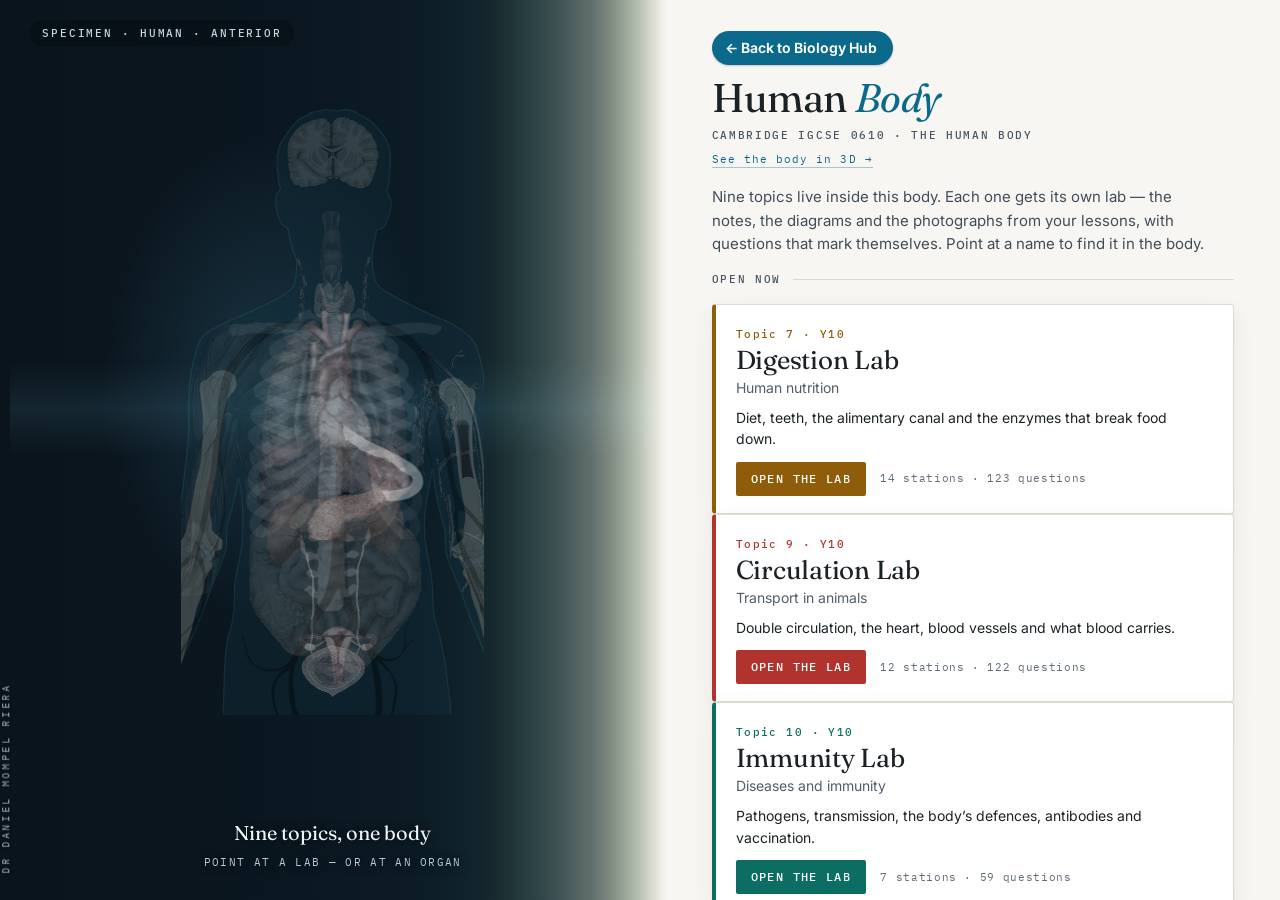
==== plate.html @ 5c5ca265 "My name only after "Made by": the school is named on the front door "Made by Dr Daniel Mompel Riera"" ====
<!DOCTYPE html>
<html lang="en-GB">
<head>
<meta charset="utf-8">
<meta name="viewport" content="width=device-width,initial-scale=1,viewport-fit=cover">
<title>Human Body Hub — IGCSE Biology 0610 (light version)</title>
<meta name="description" content="Revision labs for Cambridge IGCSE Biology 0610. Pick a system on the specimen and work through it.">
<meta name="author" content="Dr Daniel Mompel Riera">
<meta name="copyright" content="Dr Daniel Mompel Riera">
<meta name="theme-color" content="#0A141C">
<link rel="icon" href="data:image/svg+xml,<svg xmlns='http://www.w3.org/2000/svg' viewBox='0 0 32 32'><text y='26' font-size='26'>🫀</text></svg>">
<link rel="preconnect" href="https://fonts.googleapis.com">
<link rel="preconnect" href="https://fonts.gstatic.com" crossorigin>
<link rel="stylesheet" href="https://fonts.googleapis.com/css2?family=Fraunces:ital,opsz,wght@0,9..144,300..600;1,9..144,300..600&family=IBM+Plex+Mono:wght@400;500&family=Inter:wght@400;500&display=swap">
<link rel="stylesheet" href="css/hub.css?v=1793777763">
</head>
<body>

<div class="shell">

  <!-- ============ the specimen ============ -->
  <section class="plate" id="plate" aria-label="The human body">
    <span class="plate__mark">Specimen · human · anterior</span>

    <div class="plate__frame" id="frame">
      <!-- PLATE:START --><svg xmlns="http://www.w3.org/2000/svg" xmlns:dc="http://purl.org/dc/elements/1.1/" xmlns:ns1="http://sodipodi.sourceforge.net/DTD/sodipodi-0.dtd" xmlns:ns2="http://www.inkscape.org/namespaces/inkscape" xmlns:ns4="http://creativecommons.org/ns#" xmlns:rdf="http://www.w3.org/1999/02/22-rdf-syntax-ns#" id="bodySvg" ns1:version="0.32" ns2:version="0.48.2 r9819" version="1.0" ns1:docname="Man shadow anatomy.svg" ns2:output_extension="org.inkscape.output.svg.inkscape" ns2:export-filename="D:\Google Drive\Internet\Wikipedia\Human body diagrams\Man shadow derivatives\3 Anatomy\Man shadow anatomy.png" ns2:export-xdpi="200" ns2:export-ydpi="200" viewBox="352 86 576 1164">
  <ns1:namedview ns2:window-height="690" ns2:window-width="1350" ns2:pageshadow="2" ns2:pageopacity="0.0" guidetolerance="10.0" gridtolerance="10.0" objecttolerance="10.0" borderopacity="1.0" bordercolor="#666666" pagecolor="#ffffff" id="base" ns2:zoom="0.35355339" ns2:cx="146.11238" ns2:cy="695.92242" ns2:window-x="-2" ns2:window-y="0" ns2:current-layer="svg2" width="1363px" height="1212px" showgrid="false" ns2:window-maximized="0" />
  <metadata id="metadata7">
    <rdf:RDF>
      <ns4:Work rdf:about="">
        <dc:format>image/svg+xml</dc:format>
        <dc:type rdf:resource="http://purl.org/dc/dcmitype/StillImage" />
        <dc:title />
      </ns4:Work>
    </rdf:RDF>
  </metadata>
  <defs id="defs5">
    <ns2:perspective id="perspective126" ns2:persp3d-origin="681.5 : 404 : 1" ns2:vp_z="1363 : 606 : 1" ns2:vp_y="0 : 1000 : 0" ns2:vp_x="0 : 606 : 1" ns1:type="inkscape:persp3d" />
    <ns2:perspective ns1:type="inkscape:persp3d" ns2:vp_x="0 : 420.94501 : 1" ns2:vp_y="0 : 1000 : 0" ns2:vp_z="435.68701 : 420.94501 : 1" ns2:persp3d-origin="217.84351 : 280.63 : 1" id="perspective3100" />
    <ns2:perspective ns1:type="inkscape:persp3d" ns2:vp_x="0 : 526.18109 : 1" ns2:vp_y="0 : 1000 : 0" ns2:vp_z="744.09448 : 526.18109 : 1" ns2:persp3d-origin="372.04724 : 350.78739 : 1" id="perspective3061" />
    <ns2:perspective ns1:type="inkscape:persp3d" ns2:vp_x="0 : 526.18109 : 1" ns2:vp_y="0 : 1000 : 0" ns2:vp_z="744.09448 : 526.18109 : 1" ns2:persp3d-origin="372.04724 : 350.78739 : 1" id="perspective3111" />
    <ns2:perspective ns1:type="inkscape:persp3d" ns2:vp_x="0 : 526.18109 : 1" ns2:vp_y="0 : 1000 : 0" ns2:vp_z="744.09448 : 526.18109 : 1" ns2:persp3d-origin="372.04724 : 350.78739 : 1" id="perspective3161" />
  </defs>
  <g ns2:label="Layer 1" style="opacity:0.4" transform="translate(202.73065,722.92529)" id="layer1-1">
    <path ns2:connector-curvature="0" style="--op:1" id="o-skin" ns1:nodetypes="[base64]" d="m 634.49994,1566.4014 c -4.1696,-1.87 -10.3514,-7.6095 -13.4286,-12.4678 -1.2193,-1.925 -3.0244,-6.425 -4.0114,-10 -0.9869,-3.575 -3.0214,-8.975 -4.521,-12 -3.5099,-7.0804 -6.661,-26.5486 -8.012,-49.5 -0.9061,-15.3941 -1.3366,-17.9919 -4.5574,-27.5 -1.9562,-5.775 -4.184,-13.2 -4.9506,-16.5 -0.7666,-3.3 -1.8318,-7.8 -2.3671,-10 -0.5353,-2.2 -1.2901,-8.275 -1.6775,-13.5 -0.5353,-7.2205 -1.5563,-11.7795 -4.2552,-19 -1.953,-5.225 -3.8683,-12.425 -4.2563,-16 -0.4399,-4.0538 -2.0391,-9.4606 -4.2495,-14.3668 -5.0183,-11.139 -5.4741,-16.9959 -2.1506,-27.6332 4.7582,-15.2291 4.4181,-37.4866 -1.1077,-72.5 -2.7896,-17.6754 -10.6391,-61.249 -13.6009,-75.5 -4.1637,-20.0339 -5.4114,-24.5906 -15.7886,-57.6583 -8.8284,-28.1323 -9.3894,-34.0272 -12.9271,-135.84177 l -0.8686,-25 -5.2441,-13.4917 c -2.8843,-7.4205 -6.8333,-16.6455 -8.7757,-20.5 -5.5344,-10.9826 -12.8912,-33.07369 -15.1713,-45.55639 -1.4558,-7.97018 -2.0841,-15.58738 -2.0966,-25.41648 -0.01,-7.7195 -0.4484,-18.0854 -0.9748,-23.0354 -0.5264,-4.95 -1.4443,-16.875 -2.0399,-26.5 -0.5956,-9.625 -1.9443,-23.575 -2.9971,-31 -2.4398,-17.2069 -13.4284,-70.4111 -20.9634,-101.5 -3.575,-14.7505 -6.6987,-30.6763 -8.1051,-41.3231 -1.2585,-9.5277 -2.7638,-17.9523 -3.3451,-18.7214 -0.8688,-1.1496 -2.2662,-0.6161 -7.8548,2.9986 -5.4784,3.5435 -8.0018,4.5241 -13,5.0521 -3.6728,0.3879 -7.338,0.2189 -8.9877,-0.4144 -2.1091,-0.8097 -2.8742,-0.7686 -3.1503,0.1694 -0.2005,0.6813 -1.5581,10.2388 -3.0167,21.2388 -1.4587,11 -4.1898,26.975 -6.0692,35.5 -4.7143,21.3841 -10.2529,56.3484 -11.4447,72.2486 -0.5463,7.2883 -1.655,17.7514 -2.4638,23.2514 -1.526,10.3776 -3.6087,57.5986 -3.6166,82 -0.007,21.5696 -1.3053,31.07168 -6.3533,46.49998 -2.4294,7.42499 -6.3078,17.99999 -8.6186,23.49999 -2.3108,5.5 -5.5018,14.6172 -7.0912,20.2605 -4.0877,14.5133 -4.05,17.3995 1.1329,86.80857 0.5779,7.738 1.0492,20.788 1.0475,29 -0.004,20.8904 -1.6977,30.7501 -14.0714,81.931 -2.1276,8.8 -4.6147,20.05 -5.527,25 -0.9123,4.95 -2.5588,13.275 -3.6588,18.5 -1.1,5.225 -2.3775,12.2 -2.8388,15.5 -0.4613,3.3 -1.7489,10.95 -2.8612,17 -2.7387,14.8966 -5.1131,41.7504 -5.1131,57.8286 0,10.8146 0.4559,15.0143 2.5078,23.1033 3.7251,14.6848 4.0669,21.613 1.4835,30.0681 -7.6762,25.1224 -9.0293,32.6468 -9.9805,55.5 -0.7113,17.0881 -1.1471,20.5513 -3.5236,28 -1.4916,4.675 -3.7355,10.525 -4.9864,13 -3.2324,6.3952 -4.6973,17.2932 -4.5438,33.8046 0.0731,7.8675 -0.3081,15.7425 -0.8472,17.5 -0.5391,1.7575 -2.1612,7.8784 -3.6046,13.6021 -1.4435,5.7238 -3.5429,12.2071 -4.6655,14.4075 -1.1226,2.2004 -2.7011,6.2924 -3.5079,9.0933 -0.8068,2.8009 -3.0653,7.4535 -5.0189,10.3393 -3.0214,4.463 -4.3081,5.4713 -8.6139,6.75 -10.5385,3.1296 -19.1761,1.2832 -23.2771,-4.9757 -2.3087,-3.5235 -1.5285,-14.4407 1.4486,-20.2711 1.7102,-3.3491 1.8661,-4.25 0.7359,-4.25 -1.7079,0 -7.9506,10.8346 -9.507,16.5 -0.6044,2.2 -1.4365,4.4997 -1.8491,5.1105 -1.2761,1.8887 -7.0033,4.3895 -10.0527,4.3895 -4.1355,0 -9.5139,-3.9231 -10.6544,-7.7715 -0.7565,-2.5526 -1.4949,-3.2285 -3.5275,-3.2285 -3.5077,0 -6.9552,-2.6109 -8.579,-6.4972 -0.9492,-2.2718 -2.2021,-3.4059 -4.2052,-3.8065 -3.3727,-0.6745 -5.2315,-4.0929 -5.2315,-9.6209 0,-2.3533 -0.6408,-4.3598 -1.6617,-5.203 -2.9779,-2.4595 -6.3383,-11.5805 -6.3383,-17.2039 0,-6.348 5.5101,-31.1563 7.7001,-34.6685 0.8573,-1.375 2.598,-3.625 3.868,-5 1.2701,-1.375 4.1196,-6.1 6.3323,-10.5 2.2127,-4.4 7.1789,-11.825 11.0361,-16.5 7.4866,-9.074 9.4403,-11.7944 15.7999,-22 2.7678,-4.4416 4.3807,-8.4546 5.0933,-12.6722 0.6991,-4.1372 3.1827,-10.4014 7.5329,-19 7.0514,-13.9376 7.6956,-16.9678 6.2348,-29.3278 -0.7809,-6.6081 -0.4074,-8.6251 5.9204,-31.9679 2.2399,-8.2629 1.8463,-15.8661 -2.4607,-47.5321 -2.1693,-15.95 -4.8944,-38.675 -6.0557,-50.5 -1.1612,-11.825 -2.9723,-29.15 -4.0245,-38.5 -1.0522,-9.35 -2.3995,-21.725 -2.9939,-27.5 -0.5944,-5.775 -2.699,-21.975 -4.6768,-36 -3.2506,-23.051 -3.6061,-27.757 -3.7011,-49 -0.1018,-22.768 0.1369,-26.1526 4.4795,-63.50007 1.3491,-11.6023 3.2466,-23.1413 7.0714,-43 3.0073,-15.6145 3.0606,-16.3976 2.2128,-32.5 -0.4778,-9.07499 -0.8688,-29.77497 -0.8688,-45.99997 0,-32.2785 0.5366,-28.2801 -6.6426,-49.5 -3.5336,-10.4445 -7.7037,-33.6505 -11.9069,-66.2612 -1.1157,-8.6563 -3.136,-22.325 -4.4895,-30.3748 -1.3536,-8.0498 -2.461,-16.1637 -2.461,-18.0309 0,-1.8671 -1.101,-9.2309 -2.4466,-16.3639 -1.3457,-7.1331 -3.3728,-19.7192 -4.5048,-27.9692 -1.1319,-8.25 -2.7362,-19.5 -3.565,-25 -6.116,-40.5863 -14.6021,-124.9012 -13.0506,-129.6668 0.2387,-0.7333 0.6811,-16.1832 0.9832,-34.3332 0.9563,-57.4638 4.1607,-86.9975 11.6724,-107.5802 6.1626,-16.88589 8.1215,-33.04622 8.4149,-69.4198 0.1959,-24.29866 0.3317,-25.28116 8.6385,-62.5 5.9522,-26.66917 7.2495,-40.32543 7.3146,-77 0.0453,-25.58289 -1.1892,-42.94517 -4.5509,-64.000002 -3.2047,-20.07214 -3.7609,-20.35554 -6.3257,-3.22316 -1.5291,10.21401 -10.4237,47.019182 -17.2123,71.223162 -2.3979,8.54944 -2.6837,11.3511 -2.8569,28 -0.1058,10.175 -0.6962,20.525 -1.3121,23 -1.5918,6.3973 -10.9882,33.73414 -13.2335,38.5 -3.2623,6.92469 -9.645,22.66611 -12.7724,31.5 -13.8901,39.23478 -26.92793,72.15423 -37.42693,94.5 -13.84711,29.4718 -20.41206,45.9258 -33.71452,84.5 -8.51006,24.6773 -14.67836,42.1368 -16.07483,45.5 -0.45674,1.1 -1.06483,4.025 -1.3513,6.5 -0.28648,2.475 -1.04212,7.875 -1.6792,12 -0.68729,4.45 -0.87421,10.55 -0.45966,15 1.65173,17.7306 1.91941,14.9755 -5.00361,51.5 -4.19095,22.1106 -4.29327,19.8717 2.55919,56 1.04319,5.5 2.02301,15.0993 2.17739,21.3317 0.28046,11.3228 0.27846,11.3337 -2.52508,13.75 -1.56042,1.3449 -4.08036,2.4183 -5.67742,2.4183 -4.91347,0 -6.50032,-3.3555 -8.92761,-18.8777 -1.199999,-7.6739 -3.055039,-17.006 -4.122299,-20.738 -1.06726,-3.732 -2.66464,-10.726 -3.54973,-15.5422 -1.94628,-10.5905 -3.60718,-12.5957 -6.95526,-8.3968 -1.26586,1.5875 -2.5452,4.2743 -2.84296,5.9706 -0.29776,1.6962 -0.82168,15.6841 -1.16427,31.0841 -0.86928,39.0756 -1.5338,46.0337 -4.69867,49.1985 -2.96871,2.9687 -8.48632,3.3635 -12.27893,0.8784 -2.86162,-1.875 -2.98349,-3.5082 -1.42348,-19.0769 0.79919,-7.9758 0.6601,-13.0012 -0.68712,-24.8264 -1.39599,-12.2532 -1.48645,-16.1581 -0.52121,-22.5 1.37819,-9.055 1.49578,-15.1736 0.29163,-15.1736 -0.4747,0 -1.12703,2.8125 -1.44963,6.25 -0.3226,3.4375 -1.07382,10.525 -1.66938,15.75 -0.59555,5.225 -1.26129,21.3428 -1.47942,35.8172 -0.32409,21.5067 -0.67755,26.7461 -1.93365,28.6631 -2.84824,4.347 -11.48796,4.4696 -15.35065,0.2178 -1.78038,-1.9597 -2.09019,-4.3132 -2.85632,-21.6981 -1.07623,-24.4216 -1.12064,-40.8095 -0.13096,-48.3195 0.51078,-3.8759 0.42729,-5.6095 -0.25,-5.1909 -0.5593,0.3456 -1.0169,1.9253 -1.0169,3.5104 0,1.5851 -0.45,3.1601 -1,3.5 -0.61758,0.3817 -1,9.0211 -1,22.5911 0,23.3482 -0.69179,27.6032 -4.8496,29.8284 -3.64109,1.9487 -7.92007,1.2581 -11.38462,-1.8373 l -3.26578,-2.9178 -0.61629,-22.3322 c -0.33895,-12.2827 -0.21705,-25.7072 0.2709,-29.8322 0.48794,-4.125 1.8436,-15.6 3.01257,-25.5 2.26341,-19.1689 3.44554,-38.5 2.35433,-38.5 -0.68416,0 -10.7417096,8.6339 -17.8559596,15.3285 -7.15183,6.7299 -15.7536304,9.6946 -27.9643304,9.6382 -8.2157,-0.0379 -11.7012,-1.9423 -11.7012,-6.3932 0,-2.0605 0.7848,-2.9402 3.75,-4.2037 10.0812,-4.2954 12.25,-5.4225 12.25,-6.3663 0,-0.5623 4.8055,-5.8513 10.679,-11.7533 5.8735004,-5.902 12.6562904,-13.4353 15.0729804,-16.7406 7.7606196,-10.6142 8.5249896,-11.5096 9.8249896,-11.5096 0.70282,0 2.22675,-1.2063 3.38651,-2.6807 1.15977,-1.4744 4.06556,-4.0619 6.45731,-5.75 10.81814,-7.6355 26.52254,-21.7959 29.18,-26.3112 4.60494,-7.8243 6.39814,-12.0041 6.41794,-14.9598 0.01705,-2.5453 1.469,-8.5081 7.0124,-28.7983 1.05184,-3.85 2.8263,-10.349 3.94324,-14.4422 1.11693,-4.0933 2.71333,-11.3761 3.54753,-16.1842 0.83421,-4.808 3.0494,-12.9758 4.92264,-18.1508 5.44067,-15.0301 8.28354,-28.8607 16.07856,-78.2228 5.384619,-34.09811 8.275229,-50.72711 10.951249,-63 1.31917,-6.05 3.8142,-19.1 5.54452,-29 2.95287,-16.89479 8.59308,-38.99281 13.14466,-51.5 1.10085,-3.025 3.71783,-10.45 5.81552,-16.5 2.09769,-6.05 5.16097,-13.925 6.80728,-17.5 8.60334,-18.68227 12.03221,-32.80756 15.17169,-62.500002 1.16306,-11 3.22073,-29 4.57259,-40 6.83681,-55.6306154 6.97213,-57.5588255 6.70192,-95.499996 -0.39174,-55.006829 1.31538,-75.017372 9.38426,-109.999992 4.64667,-20.14565 9.61019,-35.37995 13.35672,-40.9952 7.16306,-10.73583 16.92296,-18.21616 31.10966,-23.8436 7.7101,-3.05836 11.1084,-4.78911 20.9168,-10.65304 3.025,-1.80849 9.9222,-4.93299 15.327,-6.94335 23.2254,-8.6388 78.087,-35.00093 92.173,-44.29105 9.6526,-6.36616 15.8503,-12.47444 18.086,-17.82523 2.1692,-5.19175 4.4187,-21.18424 4.929,-35.04315 0.4475,-12.15086 0.3597,-12.86187 -2.3791,-19.26099 -6.048,-14.13124 -9.339,-25.76078 -12.5863,-44.47594 -1.6647,-9.59468 -2.0549,-10.66846 -3.8765,-10.66846 -0.6648,0 -2.9423,-1.17791 -5.0609,-2.61757 -5.1209,-3.47971 -10.5218,-15.10838 -14.0038,-30.15117 -2.9888,-12.91235 -3.2052,-17.84251 -1.1321,-25.80139 1.5607,-5.99222 2.5981,-7.75895 6.3405,-10.79843 2.0005,-1.6248 2.2235,-2.44467 1.6338,-6.00654 -0.3755,-2.26869 -1.0789,-4.87971 -1.563,-5.80227 -0.4841,-0.92255 -1.3693,-7.44755 -1.9671,-14.5 -0.5978,-7.05244 -1.565,-13.81559 -2.1494,-15.0292 -0.7532,-1.56415 -0.7378,-5.05784 0.053,-12 0.7133,-6.2623 0.7658,-9.91362 0.1457,-10.12676 -1.2435,-0.42741 -1.264,-3.86682 -0.0276,-4.63096 0.5183,-0.32028 1.2163,-2.70934 1.5513,-5.30902 0.3349,-2.59968 1.0359,-5.50808 1.5578,-6.46312 0.5218,-0.95504 0.9487,-2.93027 0.9487,-4.3894 0,-1.45914 1.4268,-4.95274 3.1707,-7.76357 1.7438,-2.81083 4.6197,-7.65436 6.3907,-10.7634 2.9507,-5.17982 11.6216,-16.39746 20.3493,-26.32603 4.2573,-4.84306 12.7702,-11.38051 15.8393,-12.16378 1.2375,-0.31581 2.25,-0.99515 2.25,-1.50964 0,-0.51448 0.5625,-0.83079 1.25,-0.70291 0.6875,0.12788 2.6638,-0.10246 4.3918,-0.51186 2.4199,-0.57331 3.0296,-1.17375 2.6532,-2.61288 -0.4106,-1.57038 0.2821,-1.98409 4.3416,-2.59285 2.6566,-0.39839 6.32,-1.34681 8.1408,-2.10761 1.8209,-0.76079 3.7606,-1.10521 4.3104,-0.76536 0.5499,0.33984 1.6289,0.0958 2.3978,-0.5423 0.7689,-0.63811 3.5616,-1.22787 6.2062,-1.31058 2.6445,-0.0827 5.1288,-0.611 5.5206,-1.17398 0.4692,-0.67421 2.3923,-0.42692 5.6342,0.72449 5.7862,2.05507 8.8284,2.22318 9.3964,0.51925 0.3044,-0.91332 1.047,-0.81117 2.8922,0.39786 2.3459,1.53708 6.1748,1.55979 9.8648,0.0585 0.825,-0.33565 2.85,-0.72059 4.5,-0.85542 1.65,-0.13483 4.5264,-0.55916 6.3921,-0.94296 2.3297,-0.47928 3.1825,-0.35886 2.7231,0.38449 -0.4518,0.73096 1.2533,1.07313 5.2522,1.054 6.3467,-0.0304 10.1897,1.48146 13.8551,5.45048 1.2223,1.32361 4.2558,2.97587 6.7411,3.6717 2.4852,0.69583 5.5351,2.27338 6.7775,3.50568 1.2424,1.23229 4.5089,3.39238 7.2589,4.80019 8.302,4.25007 15.9752,12.39027 30.8279,32.70433 1.8096,2.475 3.8661,6.075 4.57,8 0.7038,1.925 1.9376,4.73318 2.7418,6.2404 2.0081,3.76385 3.5903,12.61913 4.0664,22.7596 0.479,10.20112 0.5097,8.89212 -0.6454,27.5 -1.1752,18.93058 -2.5659,29.33835 -4.7368,35.45072 l -1.7068,4.80555 2.6654,3.16764 c 2.8702,3.411 6.7175,14.43091 6.7175,19.24096 0,5.091 -4.8764,24.96662 -8.2599,33.66611 -2.0332,5.22794 -4.5127,9.60447 -6.6568,11.75 -3.4264,3.42883 -4.0607,3.68376 -9.5449,3.83653 l -2.9616,0.0825 -2.8478,14 c -4.1909,20.60301 -4.4371,21.72492 -5.4853,25 -0.9447,2.95203 -0.8367,16.49634 0.2536,31.78354 0.8373,11.74007 4.0668,26.2969 6.9107,31.14967 3.5709,6.0932 11.9019,13.34767 21.1528,18.41943 38.7397,21.2388 75.4792,39.28726 97.9392,48.11318 17.8261,7.00497 20.9263,8.5599 33.5,16.80257 14.4648,9.48236 25.8461,18.89174 30.4702,25.19094 8.8376,12.03924 15.2684,33.27635 20.6035,68.04068 2.0645,13.45238 2.2428,18.40147 2.4675,68.499992 0.2317,51.6643505 1.2084,74.734706 4.3922,103.746926 5.6725,51.691752 8.7195,73.310532 12.2273,86.753072 2.4682,9.45852 2.8965,10.62447 9.9197,27 6.1916,14.43646 18.5133,51.00167 21.9037,65 1.1322,4.675 3.42,17.725 5.0838,29 1.6639,11.275 4.7868,31.3 6.9398,44.5 3.9243,24.05875 7.0864,45.0461 9.0401,60 2.036,15.5834 4.1439,27.8572 6.0766,35.3811 2.2239,8.658 12.3516,40.6536 17.6053,55.6189 1.9308,5.5 4.9888,15.175 6.7956,21.5 5.873,20.5592 8.1565,25.5866 14.8942,32.7905 3.3443,3.5758 12.7637,12.3431 20.9321,19.4829 9.158,8.0048 15.8669,14.709 17.5,17.4877 3.1738,5.4003 9.7715,13.8668 16.2184,20.8123 2.59,2.7903 5.6616,6.9403 6.8257,9.2222 3.0664,6.0107 7.3293,10.4905 13.5967,14.289 4.871,2.9522 5.5076,3.7154 5.5076,6.6036 0,4.9694 -3.3551,6.7177 -11.619,6.0543 -10.1637,-0.8158 -18.8322,-5.6187 -30.131,-16.6942 l -9.25,-9.0673 0,6.1442 c 0,6.4714 0.4261,9.5384 4.5671,32.8748 4.211,23.731 4.3919,25.6481 4.4128,46.7821 0.0233,23.4499 -0.6308,26.3384 -6.5209,28.7995 -3.3015,1.3794 -3.9296,1.3548 -7.286,-0.286 -4.9164,-2.4035 -5.7996,-5.4834 -7.15,-24.935 -1.6741,-24.1117 -2.3149,-28.3419 -5.6401,-37.2297 -1.3106,-3.5029 -2.3829,-7.8904 -2.3829,-9.75 0,-1.8595 -0.45,-3.3809 -1,-3.3809 -1.4881,0 -1.2106,6.3986 0.5768,13.2963 2.0019,7.7255 2.328,27.0593 0.6732,39.9143 -0.6875,5.3408 -1.25,15.5126 -1.25,22.604 0,12.2107 -0.1266,13.03 -2.3914,15.4737 -3.126,3.3731 -9.019,4.5233 -12.5101,2.4418 -4.8091,-2.8675 -5.0934,-4.5554 -4.7546,-28.2301 0.3079,-21.5068 -0.1677,-31.8237 -2.3029,-49.9568 -1.7358,-14.7423 -3.1836,-12.9313 -2.4217,3.0294 0.447,9.3647 0.2989,15.1694 -0.446,17.475 -1.6961,5.2497 -3.1402,19.893 -3.4852,35.3401 -0.2973,13.317 -0.4098,13.9686 -2.7374,15.8533 -3.2214,2.6086 -10.5951,1.8013 -13.287,-1.4547 -1.7384,-2.1027 -1.806,-4.4835 -1.2682,-44.6731 0.5524,-41.2774 0.3512,-45.1132 -2.3669,-45.1132 -0.3995,0 -0.7991,3.8905 -0.8878,8.6455 -0.0888,4.755 -0.8999,11.3925 -1.8024,14.75 -0.9025,3.3575 -1.729,8.3545 -1.8366,11.1045 -0.3279,8.3772 -1.643,20.7917 -2.612,24.6569 -1.5489,6.1787 -9.1228,7.0905 -13.2277,1.5923 -2.7297,-3.6561 -3.2967,-15.4692 -1.524,-31.7492 1.744,-16.0166 1.7474,-35.9524 0.007,-42.7477 -0.7391,-2.8863 -1.6366,-5.0668 -1.9946,-4.8458 -0.3579,0.2211 -0.7456,-1.8037 -0.8615,-4.4996 -0.1159,-2.6959 -0.6692,-6.6041 -1.2295,-8.685 -3.5076,-13.0261 -4.9891,-27.4109 -4.7766,-46.3771 0.2059,-18.3671 0.1031,-19.5576 -2.0332,-23.555 -1.2375,-2.3156 -2.25,-4.8884 -2.25,-5.7174 0,-1.4677 -7.0823,-18.3342 -22.3404,-53.2037 -4.123,-9.4222 -9.9625,-23.5972 -12.9767,-31.5 -3.0142,-7.9028 -10.5163,-26.2937 -16.6712,-40.8687 -13.9709,-33.0835 -16.61,-39.92387 -28.5509,-74 -9.5817,-27.34346 -12.3968,-34.5745 -18.2977,-47 -3.4464,-7.25691 -13.1324,-33.77895 -15.1561,-41.5 -0.8037,-3.0664 -1.3936,-12.15431 -1.5254,-23.5 -0.1924,-16.5678 -0.4917,-19.49221 -2.866,-28 -5.5652,-19.9425 -11.7541,-46.03729 -14.5769,-61.46172 -2.4296,-13.276312 -6.0387,-40.868222 -6.0387,-46.167092 0,-0.75416 -0.3964,-1.37119 -0.8808,-1.37119 -0.4845,0 -1.6367,5.0625 -2.5604,11.25 -0.9237,6.1875 -3.1827,19.35 -5.0199,29.25 -9.5161,51.277102 -10.3621,79.918542 -3.3824,114.500002 9.2609,45.8836 10.6538,56.607 11.8846,91.5 0.5238,14.85 1.3931,28.8 1.9318,31 1.63659,13.5549 8.47604,25.81682 10.5234,40 0.1715,1.65 0.986,5.1375 1.8099,7.75 0.824,2.6125 1.262,4.75 0.9735,4.75 -0.2885,0 -0.0313,0.5944 0.5717,1.3209 0.6029,0.7265 1.067,2.639 1.0314,4.25 -0.0357,1.611 0.4615,5.1791 1.1049,7.9291 4.6569,19.9049 6.0409,27.5138 7.003,38.5 1.2515,14.2906 2.621,25.7896 4.5258,38 0.7294,4.675 2.1073,15.6846 3.0622,24.4659 1.5244,14.0175 1.5892,18.1666 0.531,34 -1.7689,26.4671 -6.7811,79.1533 -9.6593,101.5341 -1.3792,10.725 -3.3804,32.1 -4.447,47.5 -2.2741,32.8319 -10.2645,109.8413 -12.5096,120.5643 -0.8563,4.0896 -2.396,10.1357 -3.4214,13.4357 -5.7213,18.4108 -8.1319,55.6004 -6.1579,94.99997 1.1152,22.2568 2.0167,27.328 9.4217,53 4.5284,15.6993 11.1988,49.48405 13.1296,66.50005 2.6949,23.7506 1.9375,62.8686 -1.975,102 -1.5165,15.1674 -3.1585,46.276 -4.0116,76 -0.2763,9.625 -0.9568,23.8 -1.5123,31.5 -3.3987,47.1108 -3.8287,67.806 -1.5431,74.2839 0.783,2.2194 1.1971,4.2619 0.9201,4.5389 -0.2771,0.277 0.2685,1.6822 1.2123,3.1226 3.5481,5.4151 5.5023,15.5422 6.089,31.5546 l 0.5678,15.5 4.6085,6 c 4.8384,6.2995 13.1605,21.8299 17.1474,32 1.2936,3.3 2.9549,6.7104 3.6916,7.5787 0.7367,0.8683 1.3395,1.9965 1.3395,2.5071 0,0.5106 2.0613,3.4002 4.5806,6.4213 6.2447,7.4885 18.2389,25.3306 20.5683,30.5965 1.0479,2.3691 2.9548,5.5649 4.2375,7.1019 6.1081,7.3189 8.597,16.1172 8.5697,30.2945 -0.0181,9.3858 -0.3087,11.0836 -2.7382,16 -1.557,3.1509 -3.7857,6.0173 -5.2179,6.7112 -2.737,1.3261 -3.6985,4.1841 -3.8817,11.5388 -0.1445,5.802 -2.9351,9.2638 -6.7049,8.3176 -2.2707,-0.5699 -2.4134,-0.3517 -2.4134,3.6908 0,6.0579 -2.1461,8.7416 -6.9903,8.7416 -3.4738,0 -3.9097,0.2825 -4.1933,2.7177 -0.7394,6.3508 -14.2827,10.0112 -19.3674,5.2344 l -2.1798,-2.0479 -0.5872,2.9357 c -1.1552,5.7761 -16.1955,9.9855 -23.682,6.6279 z" data-organ="skin" class="skinlayer" data-sys="skin" />
  </g>
  <image height="843" x="172.08743" y="593.96173" width="286" id="o-arm-bones-l" style="--op:0.5" href="assets/anatomy/organs/arm-bones-l.png" class="organ" data-sys="skeleton" data-organ="arm-bones-l" />
  <image height="843" x="-1127.5107" y="608.68909" transform="scale(-1,1)" width="286" id="o-arm-bones-r" style="--op:0.5" href="assets/anatomy/organs/arm-bones-r.png" class="organ" data-sys="skeleton" data-organ="arm-bones-r" />
  <image height="172.23991" x="544.06586" y="97.417419" width="195.72717" id="o-brain" style="--op:0.35" href="assets/anatomy/organs/brain.png" class="organ" data-sys="coordination" data-organ="brain" />
  <image height="150" x="558.14343" y="367.61545" width="181" id="o-lymph-neck" style="--op:0.5" href="assets/anatomy/organs/lymph-neck.png" class="organ" data-sys="immunity" data-organ="lymph-neck" />
  <image height="215" x="-896.14355" y="599.66376" transform="scale(-1,1)" width="148" id="o-lymph-axilla" style="--op:0.5" href="assets/anatomy/organs/lymph-axilla.png" class="organ" data-sys="immunity" data-organ="lymph-axilla" />
  <image height="201" x="613.5813" y="289.86914" width="56" id="o-trachea" style="--op:0.3" href="assets/anatomy/organs/trachea.png" class="organ" data-sys="gas-exchange" data-organ="trachea" />
  <image height="96" x="602.685" y="405.01453" width="78" id="o-larynx" style="--op:0.3" href="assets/anatomy/organs/larynx.png" class="organ" data-sys="gas-exchange" data-organ="larynx" />
  <image height="588" x="-827.09784" y="669.3103" transform="matrix(-0.98748518,0.1577118,0.1577118,0.98748518,0,0)" width="141" id="o-veins" style="--op:0.6" href="assets/anatomy/organs/veins.png" class="organ" data-sys="circulation" data-organ="veins" data-sys2="drugs" />
  <image style="--op:0.4" width="102" height="89" id="o-thyroid" x="596.8125" y="416.89005" href="assets/anatomy/organs/thyroid.png" class="organ" data-sys="coordination" data-organ="thyroid" />
  <path ns2:connector-curvature="0" style="--op:0.9" d="m 971.24118,1233.228 c 0.57,4.2825 2.78,9.245 1.7025,13.5 -1.07,4.205 -4.445,7.4075 -7.225,10.5475 -2.7975,3.165 -4.8675,7.15 -6.735,10.9425 -1.4175,2.8725 -3.1975,5.535 -4.875,8.2575 -2.525,4.0975 -3.8425,6.1425 -4.2125,10.965 -0.375,4.855 -0.865,9.735 -0.37,14.595 0.7975,7.875 1.0475,15.8275 1.8925,23.6975 1.22,11.2925 4.7175,22.365 5.655,33.46 1.66,-3.2575 -0.515,-10.85 -1.23,-14.4675 -1.245,-6.3025 -2.57,-12.6425 -3.3725,-19.0175 -0.7525,-6.0125 -0.3225,-11.8075 -0.3225,-17.85 0,-3.995 -1.5675,-9.2975 0.4375,-12.965 0.585,-1.0625 5.0425,6.1125 5.2575,6.425 1.4675,2.11 3.0875,4.125 4.915,5.9325 2.285,2.26 4.625,3.585 3.2525,7.075 -0.655,1.6675 -1.125,3.4875 -1.72,5.19 -1.595,4.5175 -1.88,8.7275 -1.4775,13.4425 0.16,1.8875 0.44,3.7625 0.6575,5.645 0.4275,3.7225 0.4,7.415 0.53,11.15 0.1275,3.505 0.3525,7.185 1.6175,10.495 0.3175,-4.265 -0.1625,-8.7825 -0.295,-13.075 -0.245,-8.18 -2.1675,-17.53 0.165,-25.5275 0.7625,-2.6 2.075,-6.5625 4.4375,-8.12 1.055,0.91 1.235,2.8175 1.445,4.1325 0.335,2.0775 0.6275,4.1575 0.9825,6.2375 0.7625,4.43 0.84,8.8425 1.065,13.3175 0.365,7.15 1.4625,14.2375 1.9125,21.3825 0.285,4.59 0.27,9.285 0.885,13.865 0.26,1.915 0.7125,5.3225 2.5375,6.4475 -0.80497,-1.4575 -1.40747,-2.625 -1.5775,-4.335 -0.4425,-4.4725 -0.2275,-8.9875 -0.355,-13.49 -0.095,-3.2325 -0.7925,-6.46 -1.1275,-9.6825 -0.58,-5.6675 -0.52,-11.4125 -0.665,-17.115 -0.077,-3.215 -0.205,-6.465 -0.535,-9.67 -0.3575,-3.4675 -0.8525,-6.9325 -1.25,-10.39 -0.015,-0.135 3.94,1.4575 4.26753,1.6075 1.10747,0.51 2.25997,1.03 3.41747,1.3675 1.205,0.355 5.06,0.215 5.095,2.1075 0.01,0.2625 -0.37,0.7675 -0.4575,1.02 -0.335,1 -0.5325,1.9749 -0.705,3.04 -0.4525,2.835 -0.85,5.6799 -1.1075,8.5374 -0.24,2.6076 0.01,5.3626 -0.4725,7.8975 -1.0875,5.7126 -1.7375,11.4076 -1.4675,17.2301 0.18,3.825 0.7975,7.7425 1.565,11.4875 0.4,1.95 0.775,5.0299 1.99,6.5724 0.1225,-1.0124 -0.4925,-2.2874 -0.665,-3.3125 -0.3275,-1.9624 -0.7825,-3.9575 -0.9125,-5.9449 -0.23,-3.4825 -0.2025,-6.9726 -0.2025,-10.4801 0,-6.7374 0.5025,-13.7774 1.975,-20.3724 0.73,-3.2676 0.48,-6.6925 1.31,-9.9401 0.2525,-1.0049 1.15752,-5.3999 2.30262,-5.58 1.3,-0.2025 3.0525,15.765 3.1775,16.9325 0.6775,6.0625 0.2325,11.4551 -0.5025,17.445 -0.715,5.8651 0.7225,10.9525 1.62,16.6275 -0.7375,-7.4324 -0.4575,-14.4274 0.4875,-21.8249 0.4275,-3.3226 0.725,-6.93 0.32,-10.2725 -0.39,-3.2325 -0.48,-6.4951 -0.775,-9.7351 -0.125,-1.4075 -0.295,-2.7024 -0.7075,-4.0325 -0.465,-1.51 -1.1975,-3.135 -1.1575,-4.7349 -0.03,1.2925 6.835,2.4449 7.74,2.6074 2.4325,0.435 4.8725,0.79 7.345,0.81 1.7225,0.012 2.72,-0.26 3.065,1.74 0.6225,3.595 -0.1925,7.345 0.033,10.935 0.42,6.8125 -0.395,13.4525 -0.395,20.2475 0,2.28 0.135,4.6075 0.01,6.8825 -0.17,3.015 -0.3025,6.42 0.4475,9.22 0.1275,-2.02 0.3975,-4.0625 0.525,-6.06 0.1525,-2.36 -0.2875,-4.7374 -0.1225,-7.1075 0.395,-5.6625 0.55,-11.31 0.7775,-16.94 0.1625,-3.9925 -0.4,-8.28 0.21,-12.2 0.3325,-2.1125 0.6325,-4.1725 0.6375,-6.3225 2.0425,-0.068 4.15,-0.395 6.1325,-0.64 1.0975,3.0325 0.3275,6.9125 -0.135,10.02 -0.975,6.5775 -1.5625,13.2525 -1.97,19.9225 -0.25,4.0525 0,8.2825 0.6875,12.3025 0.8275,4.84 1.8525,9.505 2.7975,14.315 0.3325,1.6975 0.215,3.4925 0.5675,5.1075 0.895,-1.725 -0.145,-5.6775 -0.365,-7.635 -0.3325,-2.9525 -0.8275,-5.875 -1.2875,-8.8075 -1.61,-10.1925 -1.0775,-19.66 1.1775,-29.7 0.69,-3.0775 1.1525,-6.21 1.2925,-9.3675 0.088,-1.9125 -0.48,-5.925 1.0975,-7.2925 1.55,-1.34 4.095,-1.7474 5.85,-2.7875 1.2625,-0.7525 2.4175,-1.935 3.4575,-2.955 1.1625,-1.1375 2.45,-5.015 4.0325,-3.045 1.2175,1.5125 1.8025,5.495 2.0575,7.325 0.945,6.8225 0.165,13.7175 -0.9275,20.47 -0.365,2.26 -0.67,4.5325 -1.235,6.7525 -0.2275,0.8926 -1.0575,2.54 -0.7,3.3701 1.2825,-2.2876 1.88,-5.4001 2.7975,-7.8826 1.0325,-2.77 1.9775,-6.0149 2.1525,-8.9949 0.24,-4.1501 0.485,-8.4626 0.082,-12.6076 -0.3575,-3.61 -1.43,-7.73 -2.4375,-11.2575 -0.285,-1.0175 -0.3925,-0.5099 0.027,-1.5225 0.735,-1.7575 1.78,-3.54 2.645,-5.26 5.3125,-10.5525 8.2525,-25.87 -0.74,-35.465 -3.685,-3.925 -6.9575,-8.5575 -8.3875,-13.8075 -0.665,-2.435 -0.5975,-4.2625 -0.2125,-6.665 0.2275,-1.4 0.3225,-2.76 0.91,-4.0825 0.185,-0.41 1.7675,-2.3925 1.725,-2.61 -0.4225,-2.155 -0.42,-4.385 -0.605,-6.6275 -2.595,2.1825 -4.62,7.495 -5.135,10.835 -0.99,6.465 0.505,15.045 3.9775,20.7425 1.4525,2.39 3.165,4.365 4.845,6.5775 3.37,4.425 3.98,10.2225 4.2975,15.8025 0.7125,12.6225 -9.045,27.5375 -21.545,30.7825 -11.1375,2.8925 -23.3025,-0.9025 -34.04762,-3.795 -5.92,-1.5925 -11.97,-3.47 -16.92,-7.22 -2.88,-2.185 -4.5325,-5.1 -6.9025,-7.7 -2.61,-2.8575 -5.05,-5.9825 -6.24,-9.725 -1.5125,-4.7575 -0.335,-9.36 2.3475,-13.595 3.48,-5.4825 6.7525,-11.895 11.0675,-16.7125 3.8625,-4.3075 7.435,-8.875 8.115,-14.895 0.8275,-7.2775 -2.9325,-14.57 -1.7275,-21.9925" ns1:nodetypes="ccccsccccscccssscsscccccscccccscccssssssscscscsssscsccccscssssscsscssscccccsscsccssssscsscccccsscsssscccccccccscccc" id="o-artery-2" data-organ="artery-2" class="organ" data-sys="circulation" />
  <g id="g3084" transform="translate(-11.77776,-43.53394)" style="opacity:0.5">
    <path ns2:connector-curvature="0" id="o-arteries" ns1:nodetypes="[base64]" d="m 693.08462,699.64126 c 2.69513,0.065 -1.13608,-31.88098 -3.1592,-38.71283 -1.49981,-5.06468 -1.82157,-16.1666 -6.83407,-17.2391 2.14791,-19.31799 -5.51152,-73.6931 35.42598,-85.7043 29.58,-3.625 83.90548,25.26907 100.55831,62.84317 6.27283,14.1535 10.74,23.465 16.635,43.3625 2.735,9.2375 6.215,19.5125 6.1025,29.235 -0.1325,11.575 -5.1775,22.4725 -8.7325,33.2775 -3.835,11.66 -5.32,23.485 -4.6425,35.7125 1.3725,24.9325 10.8975,47.8625 15.685,72.205 -1.7525,-8.9075 -2.4,-17.635 -4.905,-26.6325 -2.1875,-7.845 -3.735,-16.2675 -5.1875,-24.3325 -3.3625,-18.665 -1.7175,-38.165 3,-56.45 1.1575,-4.4875 4.635,-23.14 10.75,-13.2525 4.625,7.4825 3.9225,20.6775 5.7675,29.0775 3.1875,14.545 6.3825,29.095 9.49,43.6575 5.0825,23.83 8.7025,49.075 13.97,73.3025 2.54,11.71 6.7625,23.2675 7.605,35.175 0.735,10.325 -1.9363,16.2875 -4.4588,26.6625 11.9175,70.2277 47.0422,141.6467 65.8106,213.4511 2.0775,12.4525 4.23,24.915 6.85,37.255 3.6,16.9775 14.855,34.34 16.4225,51.595 1.7225,19.01 10.155,24.475 0.48,38.645 -7.3125,10.71 -12.11,23.7825 -18.4375,35.285 -3.51,6.3925 -7.725,12.3475 -12.1075,18.17 -4.1975,5.58 -10.31,11.5475 -13.11,17.865 4.1875,-3.06 7.7875,-7.865 11.06,-11.87 7.3575,-9.015 14.03,-19.3175 19.405,-29.5825 5.395,-10.2975 10.1825,-21.22 17.0425,-30.675 2.255,-3.105 4.915,-5.88 7.57,-8.6225 -3.1819,2.0241 -1.5739,16.9573 -4.215,25.1625 -2.4425,4.5075 -5.8625,8.215 -8.225,12.7025 -2.7525,5.215 -5.2875,10.61 -6.5825,16.395 -0.7225,3.2275 -1.405,6.0475 0.26,8.91 1.875,3.2225 4.0025,6.4175 5.995,9.59 8.255,13.1125 26.755,20.56 41.47996,22.3775 8.7125,1.0775 14.7825,0.088 23.04,-3.15 6.97,-2.7325 14.6775,-7.34 19.485,-13.3025 2.7975,-3.475 5.14,-7.4575 6.27,-11.7825 2.275,-8.6675 -5.2475,-15.6675 -5.4625,-23.985 -0.2275,-8.8175 -3.61,-16.9075 -4.9525,-25.6125 -6.26,-40.575 -34.33,-81.7775 -38.8025,-122.6925 -1.595,-14.5475 -7.3222,-28.815 -8.0272,-43.4325 -0.825,-17.22 -11.78756,-34.3925 -12.37256,-51.565 -0.4225,-12.26 -4.2296,-25.075 -5.4146,-37.485 -2.7075,-28.495 -48.3924,-88.7236 -69.0874,-109.0361 -6.9275,-6.8025 -13.315,-14.17 -18.265,-22.5475 -6.2425,-10.5675 -9.9775,-24.69 -11.775,-36.725 -3.6075,-24.14 -7.57,-47.6925 -12.5525,-71.685 -4.8575,-23.385 -7.45,-47.7 -12.73,-70.71 -2.92,-12.7175 -2.69841,-25.2375 -6.62341,-37.705 -9.2975,-29.5525 -11.89967,-42.12131 -20.77879,-55.61551 -18.88846,-40.44205 -81.98811,-81.71854 -130.40546,-62.61606 -13.96963,6.91205 -33.53625,55.33465 -39.89474,97.23817 -3.6904,1.6429 6.375,-5.6177 0.6139,-0.3998 -16.105,-35.42 -34.53724,-85.70554 -38.4976,-87.95419 -25.80904,-14.65402 -58.06917,-14.32509 -80.44732,-8.54473 -22.63313,6.18566 -68.49527,41.65122 -91.74698,83.10659 -8.86983,15.81397 -15.87916,48.89247 -18.3322,86.11443 -2.07,6.0025 0.6126,32.6636 -1.0349,38.7886 -1.455,5.4025 -3.4625,9.1325 -6.075,13.965 -4.4725,8.28 -10.51751,17.31 -16.41251,24.6475 -2.2925,2.8575 -4.1525,5.1175 -1.7775,8.49 -2.1625,-3.0725 17.58251,-25.7675 20.06001,-28.655 -1.14,6.595 -2.715,13.5475 -3.915,20.3375 -1.9775,11.1825 -2.105,22.2925 -3.9425,33.43 -2.3275,14.11 -6.13501,27.9225 -8.69251,41.99 -3.735,20.55 -7.6175,40.9875 -11.52,61.4525 -2.0125,10.5525 -4.185,19.8525 -7.95,29.84 -3.5525,9.4275 -6.05,19.92 -13.02,27.5575 -3.93,4.31 -8.185,8.305 -12.46,12.27 -2.985,2.765 -7.2925,6.925 -11.01,8.545 -0.1725,-2.2025 0.7375,-4.99 1.37,-7.3025 1.395,-5.105 2.375,-10.4975 3.2025,-15.8 1.6125,-10.3025 2.0625,-20.7375 2.065,-31.1625 0.002,-7.21 2.37,-13.275 6.54,-19.155 -2.5875,2.2425 -5.515,6.0975 -6.5625,9.3675 0.155,-6.2625 0.105,-12.52 0.0225,-18.74 -0.095,-7.1675 2.8725,-13.4575 6.4275,-19.6175 -2.945,2.9575 -3.8025,7.7375 -6.7875,10.3525 1.305,-3.1775 -0.3,-9.315 -0.0775,-13.11 0.44,-7.55 1.6725,-15.3025 4.76,-22.27 -5.645,11.435 -5.37,23.3325 -6.1025,35.8625 -0.7175,12.285 -0.155,24.6275 0.02,36.9225 0.155,10.9925 -1.465,21.505 -2.605,32.405 -1.2325,11.7625 -4.57249,22.9075 -10.58749,33.08 -6.3625,10.7575 -14.0625,20.735 -19.2,32.19 -14.875,33.1725 -15.9325,70.505 -22.125,105.8325 -2.2575,12.875 -5.79,25.5525 -7.9125,38.4425 -1.735,10.56 -3.285,22.8075 -7.6675,32.645 -5.865,13.17 -9.4825,24.16 -23.8725,29.915 -6.105,2.445 -10.435,5.165 -15.3625,9.3075 -11.9675,10.0625 -29.31,10.455 -41.13251,20.4975 10.88251,-6.3 23.87751,-8.235 34.74501,-14.7475 8.49,-5.09 16.85,-13.77 27.4,-13.835 7.5625,-0.05 2.0175,4.8 -0.335,8.64 -3.5075,5.725 -7.335,11.255 -11.6325,16.415 -5.06,6.07 -13.3975,9.12 -20.465,12.14 -10.0175,4.28 -21.3875,5.53 -31.59001,9.435 -9.3475,3.58 -15.1175,10.3525 -22.725,16.68 -5.4625,4.5425 -12.8475,11.1175 -20.4925,7.6125 4.7825,4.925 12.7775,0.2825 17.3025,-2.6775 7.7075,-5.0475 13.85,-11.735 21.6375,-16.5875 8.82501,-5.5 17.72251,-7.345 27.62751,-9.865 4.1125,-1.0475 8.385,-2.0175 12.3075,-3.4 5.3075,-1.875 11.595,-7.76 7.295,1.13 -3.335,6.8925 -5.1625,14.24 -8.1825,21.2525 -1.3775,3.1975 -3.19,6.1975 -4.4125,9.46 -2.1825,5.8375 -3.465,11.9475 -4.5625,18.0625 -1.055,5.88 -2.3775,11.8175 -3.86,17.5925 -2.9475,11.4825 -3.345,23.26 -4.665,34.9825 -0.58,5.145 -0.825,10.295 -1.365,15.4175 -0.395,3.7425 -1.21,7.485 -1.7675,11.1975 -0.3625,2.4125 -1.0575,5.2975 -0.8725,7.7325 0.035,-9.02 2.425,-18.33 3.945,-27.26 0.885,-5.2075 1.3625,-10.52 2.25,-15.6975 0.81,-4.74 0.8775,-9.5875 1.765,-14.3175 0.6575,-3.495 1.6975,-6.9075 2.4,-10.3925 0.5775,-2.87 1.8825,-5.3475 2.4975,-8.1925 1.65,-7.6225 3.015,-15.2875 5.2,-22.785 1.0325,-3.54 2.07,-7.13 3.7575,-10.4275 0.7675,-1.5 1.77,-2.8475 2.47,-4.3725 0.555,-1.22 0.725,-2.5525 2.1925,-3.035 0.9825,-0.3175 3.4175,6.8125 3.675,7.4925 0.79,2.0975 2.1825,4.6225 2.5975,6.78 0.48,2.48 -1.375,4.7175 -2.185,6.905 -2.1275,5.7675 -3.31,11.875 -5.5225,17.5525 -2.0875,5.355 -5.485,9.945 -6.55,15.6025 -1.8325,9.735 -4.3225,19.235 -6.4325,28.9075 -0.8225,3.7675 -1.3175,7.5375 -2.2425,11.245 -0.6825,2.73 -0.67,6.16 -1.7175,8.67 0.8225,-2.405 0.9975,-4.9775 1.775,-7.41 0.81,-2.535 1.365,-5.12 1.915,-7.725 1.155,-5.4575 2.3125,-10.865 3.7375,-16.26 1.225,-4.64 2.305,-9.4225 3.9925,-13.935 1.1775,-3.1525 1.6425,-6.6075 3.04,-9.6675 1.535,-3.3625 3.25,-6.69 4.665,-10.1425 1.51,-3.69 2.56,-7.5075 4.155,-11.165 1.01,-2.315 1.9675,-7.905 5.06,-8.255 1.4025,3.315 -1.62,8.4425 -2.15,11.7675 -0.2875,1.7925 -0.6475,3.515 -1.1025,5.2575 -0.51,1.935 -0.455,3.2875 -0.64,5.2225 -0.3675,3.8425 -2.2,7.665 -3.0925,11.4525 -1.02,4.3225 -1.7575,8.7075 -2.4,13.1025 -1.1075,7.555 -1.935,15.1575 -3.4325,22.6475 -1.795,8.9875 -5.02,17.6675 -6.9775,26.67 -0.5725,2.645 -1.56,5.1775 -2.165,7.8175 -0.5825,2.545 -1.2525,5.2825 -1.4925,7.84 1.21,-3.0175 2.0325,-6.54 3,-9.685 3.4025,-11.05 7.3875,-21.9275 9.9125,-33.235 2.4,-10.7425 4.5325,-21.4575 6.14,-32.3525 1.145,-7.7625 2.7625,-15.225 4.6625,-22.7625 0.795,-3.155 1.1225,-8.9425 3.395,-11.4 1.3325,2.53 5.03,4.6575 7.5275,5.8475 1.8975,0.9025 4.0475,2.205 6.11,2.5075 -1.0025,2.76 -1.6125,5.9975 -2.4425,8.9525 -2.9175,10.3975 -7.1075,20.4825 -10.855,30.545 -2.58,6.925 -4.0875,14.17 -6.145,21.2525 -2.3375,8.0325 -4.2775,16.1875 -7.0125,24.1025 -1.365,3.95 -2.92,7.85 -4.8275,11.5725 -0.8075,1.57 -1.21,3.135 -1.9025,4.6975 -0.82,1.845 -2.5075,3.325 -3.6375,4.98 2.2275,-1.5375 3.5625,-5.0925 4.975,-7.375 1.23,-1.99 2.38,-3.835 3.395,-5.99 2.3225,-4.94 3.9275,-10.065 5.4475,-15.325 0.715,-2.475 0.81,-5.085 1.6375,-7.535 0.55,-1.6225 1.62,-2.975 2.2475,-4.5325 0.8775,-2.1725 1.305,-4.54 2.0325,-6.7675 0.8625,-2.65 1.9575,-5.2625 2.9175,-7.8775 0.635,-1.73 1.18,-3.5625 1.6975,-5.3175 1.2925,-4.39 3.0225,-8.6175 4.395,-12.995 1.51,-4.82 3.195,-9.59 4.755,-14.38 0.9525,-2.93 1.6125,-5.9475 2.6125,-8.8625 0.9075,-2.645 2.2925,-5.0025 3.1975,-7.6175 0.9075,0.155 2.0625,0.5425 2.99,0.885 1.4825,0.555 -4.565,20.23 -5.12,22.2125 -2.965,10.56 -4.7975,21.31 -8.6125,31.5775 -4.03,10.8425 -8.2175,21.5925 -12.1225,32.48 -1.285,3.58 -2.5575,7.34 -3.035,11.1375 -0.1925,1.5225 -0.75,4.035 0.007,5.4775 1.6625,-1.7675 2.0925,-6.06 2.76,-8.395 1.7625,-6.1725 4.0375,-12.1825 6.185,-18.1975 1.66,-4.655 3.21,-9.33 5.105,-13.81 3.2525,-7.685 6.235,-15.28 8.235,-23.425 1.24,-5.0425 1.7125,-10.265 3.0675,-15.3925 1.1625,-4.405 2.2225,-8.8125 3.7425,-13.115 1.195,-3.385 2.3875,-6.4525 2.7075,-10.07 2.055,1.505 5.82,0.5925 8.1425,0.5525 2.7125,-0.053 5.0125,-0.1575 7.575,0.6325 2.68,0.8275 4.7025,-0.185 7.035,-1.675 -0.0225,1.195 -0.835,2.7325 -1.205,3.9275 -0.6175,2.005 -1.2625,3.94 -2.005,5.875 -1.2625,3.3025 -1.6775,6.8825 -3.06,10.15 -2.7575,6.5225 -7.4525,12.0325 -10.3625,18.5825 -2.5925,5.8225 -5.655,11.3575 -7.9,17.355 -1.8925,5.0575 -4.1925,9.96 -7.03,14.5425 -2.43,3.9275 -4.8375,7.8625 -7.2425,11.795 -1.7575,2.8725 -3.995,5.345 -5.895,8.085 1.6125,-1.125 2.855,-3.21 4.1575,-4.7025 1.605,-1.8375 3.385,-3.6375 4.865,-5.5325 1.85,-2.375 3.1075,-5.225 4.7775,-7.725 1.3675,-2.0375 2.625,-4.2575 3.9,-6.3575 2.6475,-4.38 4.7125,-9.835 6.5825,-14.605 1.8,-4.605 4.0325,-9.0875 6.15,-13.4975 3.51,-7.31 8.54,-13.56 11.6875,-21.0625 1.3925,-3.31 2.13,-6.2275 2.815,-9.67 0.4775,-2.4075 0.935,-6.155 2.6525,-8.05 0.7875,-0.87 1.9775,-1.1275 2.665,-2.1275 -1.1475,1.6575 -0.3825,3.59 -0.4575,5.4025 -0.155,3.765 -0.63,7.7275 -1.675,11.3175 -1.0125,3.49 -1.6425,7.1525 -2.4925,10.69 -0.4575,1.91 -0.9225,3.7975 -1.545,5.655 -1.46,4.3825 -2.8275,8.45 -5.335,12.2875 -2.8275,4.325 -4.4525,9.9475 -6.51,14.695 -4.4625,10.3125 -9.0625,20.5825 -14.465,30.445 2.4475,-2.24 3.6425,-5.81 5.4125,-8.5675 2.125,-3.3075 3.9925,-6.8975 5.75,-10.435 5.83,-11.72 12.0175,-23.61 16.045,-36.0975 2.7725,-8.5975 5.1375,-17.6825 6.575,-26.6075 0.5025,-3.1275 -0.1775,-6.495 0.695,-9.53 0.295,-1.025 0.3525,-1.0675 1.4725,-1.745 1.9225,-1.17 4.67,-2.285 5.8925,-4.155 2.8375,8.9275 1.59,18.435 -1.0775,27.2375 -2.575,8.4975 -5.5475,16.79 -9.8425,24.5875 -2.3175,4.21 -4.8175,8.315 -7.1875,12.4975 -2.24,3.9525 -4.0325,7.9325 -5.8,12.0725 -1.3225,3.105 -2.695,6.6575 -4.765,9.3225 4.995,-7.6725 9.6275,-16.05 14.0625,-24.12 2.49,-4.5325 4.98,-9.0875 7.4375,-13.6225 4.075,-7.52 7.9225,-15.56 9.9275,-23.8775 0.7225,-2.9975 1.705,-6.295 2.02,-9.34 0.3375,-3.2375 -0.6325,-6.955 -1.005,-10.175 -0.38,-3.3125 -1.4125,-6.3225 -0.785,-9.71 0.5375,-2.8875 1.9675,-5.615 2.71,-8.4675 1.665,-6.3925 0.86,-12.74 1.3025,-19.2525 0.5725,-8.4 2.8125,-16.5675 4.295,-24.84 3.9575,-22.0725 0.3475,-43.3625 11.09999,-63.0875 6.7625,-12.405 13.535,-25.02 18.455,-38.285 11.7175,-21.64 25.935,-43.35 34.465,-65.3575 3.7575,-9.6875 8.1675,-19.1275 11.59,-28.9525 4.54,-13.01 5.565,-28.825 5.7275,-42.525 0.175,-14.7775 -2.8525,-29.45 -7.2075,-43.5125 -2.74,-8.8475 -7.09,-18.1025 -6.41,-27.62 0.6475,-9.045 4.8,-19.0975 7.01,-27.9575 2.33,-9.3525 4.7875,-18.705 6.7475,-28.1475 2.3525,-11.33 4.78251,-22.5025 7.53751,-33.7525 2.8775,-11.745 3.735,-23.86 6.14,-35.6975 2.205,-10.87 1.1375,-23.365 6.73,-33.2625 3.1375,4.2 4.3625,12.405 5.7625,17.74 2.4825,9.465 2.8625,18.4225 3.4375,28.1425 0.66,11.1275 2.7425,22.0975 1.9425,33.165 -0.85,11.7475 -2.7275,23.3875 -5.2175,34.8925 -2.645,12.2075 -5.6725,25.4625 -9.9975,37.1475 -2.02,5.455 -5.54,10.3725 -8.885,15.075 -2.8325,3.975 -5.99251,10.895 -9.66501,13.9325 7.07501,-5.855 12.38001,-16.1375 18.41251,-22.715 -4.3925,9.1825 0.125,21.09 0.1275,30.865 0.002,9.1375 -2.385,18.855 -5.69,26.95 4.3125,-9.8875 7.6875,-22 8.0025,-32.8425 0.31,-10.6275 -0.12,-20.435 2.775,-30.9575 5.085,-18.4675 9.1225,-37.52 12.1625,-56.48 1.4525,-9.06 1.95,-17.8325 1.8125,-27.16 -0.4125,-28.4375 -7.605,-55.785 -8.805,-83.9525 -0.415,-9.7525 1.8475,-18.86 2.78,-28.45 0.645,-6.6275 3.1,-13.5825 5.2675,-19.96 2.5809,-19.9585 -4.0413,-61.3935 18.7832,-113.4804 14.56098,-28.54995 50.45695,-61.56516 83.47758,-75.84656 21.70851,-9.38892 57.07093,2.57348 69.36613,11.51458 8.3325,6.72 21.85437,21.63501 30.39544,44.56751 -18.5494,10.8028 -30.14455,50.38847 -35.95925,70.41617 -0.3875,4.27 -3.708,12.163 -2.933,16.383 1.835,9.9975 -2.562,20.4032 1.383,29.6982 2.41,5.6775 3.49,6.22 9.5975,6.6775 4.925,0.3675 9.38,0.1625 14.085,-1.745 1.66,-0.675 8.69379,0.9828 6.45209,-1.4705 -4.4833,-4.9067 3.1088,-19.53268 6.3796,-27.38045 4.26396,-6.99711 9.92033,-11.94298 12.63303,-15.85818 17.79502,-17.53626 24.06889,4.23679 27.92366,10.27123 m -355.41898,419.5554 c -0.03,8.38 1.53,16.9 0.375,25.2525 -0.5925,4.29 -1.6125,8.0875 -2.655,12.2775 -0.665,2.67 -1.2725,5.3225 -2.2225,7.9125 -1.63,4.435 -2.9675,9.1775 -4.9875,13.46 -1.675,3.5575 -15.4275,22.0775 -10.8775,25.2475 1.1975,-1.6125 1.35,-3.9975 2.2775,-5.825 1.1325,-2.2375 2.5275,-4.34 3.6375,-6.5925 4.85,-9.835 10.215,-19.3125 13.6775,-29.78 7.4275,-22.47 2.8625,-43.8375 4.1,-66.825 0.5,-9.2625 0.8425,-18.6825 1.3175,-27.945 0.73,-14.29 -1.8375,-26.325 7.4375,-38.5425 10.34499,-13.625 23.68499,-24.6625 36.50249,-35.8475 5.24,-4.5775 8.525,-2.995 12.6325,2.3025 3.4125,4.3975 5.805,10.145 7.415,16.31 2.3675,9.0625 3.035,19.03 2.7375,26.945 -0.3275,8.735 -0.755,17.2475 -2.1075,25.905 -1.315,8.4325 -1.5975,17.205 -4.6,25.2775 -2.99,8.0375 -6.5675,14.26 -11.3625,21.42 -6.88,10.28 -16.745,18.0025 -25.815,26.2475 -7.5875,6.8975 -15.16249,15.0425 -20.04999,24.11 -8.09,15.02 -13.995,31.3575 -20.2975,47.1775 -3.9025,9.8 -7.78,19.61 -11.4225,29.505 -1.84,4.995 -3.62,10.0075 -5.3125,15.0575 -1.47,4.375 -2.5275,9.085 -4.3025,13.3175 -1.0575,2.525 -2.85,4.67 -4.4125,6.8875 -1.6,2.27 -3.105,4.55 -4.9425,6.65 -0.81,0.92 -2.36,2 -2.79,3.0725 2.095,-1.705 4.0525,-3.7425 6.0475,-5.5275 1.8425,-1.6525 3.19,-3.98 4.9375,-5.775 0.285,2.9625 0.3625,6.0625 0.3625,9.04 0,3.58 -0.8925,7.0775 -0.8325,10.655 -0.02,-1.2275 0.71,-3.0375 0.9275,-4.31 0.2425,-1.4225 0.615,-2.86 1.25,-4.135 1.77,1.0525 1.795,4.2 2.5725,5.9375 0.1875,-0.7275 -0.3375,-1.69 -0.495,-2.4225 -0.3925,-1.7925 -0.7075,-3.6525 -1.1525,-5.4325 -0.5075,-2.0325 -0.74,-4.12 -0.5525,-6.2075 0.165,-1.8525 -0.07,-4.2125 0.595,-5.96 1.16,-3.045 2.325,-6.0925 3.4875,-9.14 -0.2875,0.75 2.04,3.64 2.4025,4.255 0.385,0.6525 2.3825,3.0775 2.34,3.7025 0.1475,-2.2125 -2.29,-4.555 -2.97,-6.645 -0.365,-1.1175 -0.9225,-2.8575 -0.835,-4.015 0.14,-1.865 1.1075,-3.905 1.7,-5.6725 1.29,-3.8375 2.7925,-7.5325 4.235,-11.3 7.5075,-19.62 16.1,-38.8325 22.7575,-58.7725 5.9725,-17.8925 17.6575,-33.0975 31.95499,-45.37 6.795,-5.83 13.02,-12.3225 19.5,-18.43 0.845,2.39 -0.96,4.84 -1.835,7.0975 -8.235,21.3025 -23.9325,43.965 -33.8225,64.72 -5.295,11.11 -8.46249,20.705 -14.12249,31.605 -6.12,11.7825 -2.41,26.2425 -5.0975,39.195 -1.6625,8 -2.5525,16.265 -5.755,23.8575 -3.3175,7.86 -11.07,14.6425 -18.4,18.7475 -10.41,5.8275 -25.9575,1.9675 -34.87,-5.0225 -4.7475,-3.725 -7.7825,-8.885 -7.15,-15.0375 0.6225,-6.025 4.89,-11.0125 8.1175,-15.895 6.1075,-9.235 12.0075,-19.0825 17.2075,-28.8775 7.41,-13.9525 11.835,-29.2875 15.1025,-44.68 3.5775,-16.8475 4.6175,-33.615 7.7275,-50.45 1.8675,-10.1075 2.9775,-20.035 4.6325,-30.09 1.7525,-10.6375 3.59,-21.2775 6.075,-31.7725 1.24,-5.24 2.63,-10.4475 4.245,-15.585 0.24,-0.7625 4.35,-9.7925 4.37,-9.7325 2.565,7.685 1.0225,19.345 1.4275,27.5825 0.605,12.3125 0.002,24.5725 -0.0375,36.885 z m -12.66,206.3725 c -0.985,3.65 -2.63,6.995 -6.11,9.8525 -1.8525,1.5175 -4.0425,2.9075 -6.1875,3.975 -8.865,4.41 -18.7425,5.3925 -28.49,3.5025 -3.9325,-0.76 -6.645,-2.815 -10.0375,-4.57 -3.485,-1.805 -7.01,-3.515 -9.9975,-6.1075 -4.9475,-4.2925 -7.7025,-10.1475 -9.5525,-16.32 -0.715,-2.3875 -1.385,-4.795 -1.5825,-7.2875 -0.2,-2.51 0.4425,-4.1 0.7075,-6.53 1.3425,1.41 1.98,3.815 3.2425,5.44 1.8025,2.32 3.9325,4.3625 5.9175,6.505 4.3,4.6325 9.065,8.6275 15.1825,10.485 7.3125,2.2225 15.395,4.08 23.0525,2.9775 2.1875,-0.3125 4.3025,-0.76 6.495,-1.1 1.42,-0.22 5.26,-2.45 2.1925,-2.7675 -1.115,-0.115 -3.3075,1.0725 -4.435,1.3375 -1.9725,0.47 -3.965,0.85 -5.99,0.995 -3.64,0.26 -7.395,-0.085 -10.99,-0.665 -5.825,-0.94 -11.6275,-2.4925 -16.2925,-6.125 -4.4675,-3.475 -8.8475,-7.0925 -12.28,-11.6375 -1.945,-2.575 -4.28,-5.5875 -4.7,-8.8925 -0.4625,-3.6625 2.775,-6.3375 4.5325,-9.2175 0.9025,-1.4825 2.085,-2.635 3.0575,-4.035 0.815,-1.175 2.7625,-3.3775 3.0525,-4.7425 -0.885,4.1825 0.735,8.2925 2.6175,11.95 1.1,2.14 2.4025,4.5425 4.1675,6.2 4.2525,3.995 8.2675,7.24 14.0175,8.9475 3.595,1.0725 7.3675,1.565 11.12,1.445 6.525,-0.2125 13.02,-2.0075 18.555,-5.5075 5.7575,-3.645 9.0175,-8.81 13.32,-13.87 0.3675,1.96 -0.6875,4.62 -1.0525,6.565 -0.4875,2.615 -0.7225,5.0775 -0.7125,7.7375 0.01,3.1775 0.01,6.6475 -0.6525,9.8075 -0.855,4.05 -1.18,8 -2.1675,11.6525 z m 676.9868,-211.8764 c 0.0225,0.4025 0.0475,0.8025 0.075,1.2 0.3275,5.105 0.62,10.0375 1.30246,15.12 1.465,10.8375 7.9625,25.27 8.7925,36.155 1.6225,21.2925 17.715,38.07 19.76,59.2875 0.74,7.6475 11.76,16.8825 10.1475,24.41 -1.55,7.2475 -4.7625,13.9025 -8.25,20.39 -1.1125,2.065 -2.4475,3.93 -2.96,6.2275 -0.3975,1.765 -0.185,3.64 -0.73,5.34 -2.635,8.2675 -12.695,13.6125 -20.7825,9.7625 -10.13746,-4.8325 -2.2675,-20.7625 -5.1425,-29.2225 -1.56746,-4.62 -3.91996,-8.7325 -5.60996,-13.275 -2.385,-6.4075 -18.225,-11.2625 -16.595,-18.155 1.4625,-6.1975 -3.6725,-13.265 -4.56,-19.63 -0.8025,-5.795 -6.36,-11.71 -7.2025,-17.5475 -1.8775,-13.02 -7.6725,-25.77 -10.2475,-38.6575 -1.5825,-7.9075 -2.765,-15.93 -4.18,-23.8475 -1.0025,-5.6125 -1.725,-11.28 -2.96,-16.85 -0.955,-4.3 -4.6891,-9.9067 -5.5741,-14.2017 -0.7858,-18.1875 -16.1675,-62.8276 -15.3328,-59.408 2.04,4.485 5.1646,5.5905 6.8596,10.2705 12.3093,24.2599 27.1861,39.833 30.8539,67.9007 0.9575,7.9625 4.0284,16.411 2.1809,24.2735 -0.51,2.1775 -1.99,5.545 -0.8875,7.4425 1.3675,-2.835 1.835,-6.285 2.9425,-9.22 0.2925,-0.023 0.56,-0.015 0.855,-0.01 2.69,9.7075 3.535,19.3925 4.1975,29.35 0.32,4.805 0.66,9.6875 0.9625,14.54 0.2575,4.1625 1.5025,8.605 1.3675,12.7075 1.5325,-3.33 -0.2475,-10.2825 -0.39,-14.155 -0.155,-4.15 -0.0425,-8.2825 -0.33,-12.3925 -0.4775,-6.91 -0.6525,-14.2375 -1.975,-21.055 -1.615,-8.325 -2.79,-16.7225 -3.8675,-25.13 -0.8725,-6.8075 -0.4875,-13.1775 -1.725,-19.965 -3.065,-16.785 -20.8813,-39.4919 -26.9013,-55.5569 -2.775,-7.4225 -9.9227,-17.4259 -13.3152,-24.5384 -20.4568,-49.8034 -39.5751,-68.1635 -39.3003,-114.7433 0.51,-2.2125 1.8175,-10.6675 3.6225,-11.995 11.595,-8.49 66.3235,72.3999 68.2135,80.6074 3.4525,15.035 14.5464,26.7112 15.5189,42.3137 1.5525,24.78 15.6647,47.435 6.0047,70.4 -3.54,8.4125 -2.6359,16.73 -4.6909,25.6625 -3.1175,13.6125 0.4281,26.9425 0.5681,40.655 0.06,5.95 0.1875,11.9025 0.465,17.845 0.26,5.625 1.29,10.505 2.2025,15.9575 2.6125,15.6 21.88246,30.96 22.09996,46.6875 0.1075,7.72 6.8125,19.12 10.005,25.61 -14.2006,-27.8831 -17.40466,-55.9371 6.7125,-12.6 1.2025,6.7625 0.775,14.0725 0.6275,21.0125 1.8825,-4.52 0.4175,-10.685 0.805,-15.55 1.385,1.2225 2.625,3.54 4.395,4.505 -0.05,-3.1775 -3.2,-6.445 -3.8825,-9.825 -0.8875,-4.3525 -10.5475,-8.3225 -11.605,-12.6675 -0.9075,-3.7175 -5.0525,-7.73 -6.92,-11.035 -1.925,-3.405 -9.86996,-7.27 -10.60746,-11.1275 -0.815,-4.3075 -7.89,-9.015 -8.04,-13.38 -0.1425,-4.2975 -0.9975,-8.5775 -1.475,-12.87 -1.05,-9.4475 -1.37,-18.9775 -0.795,-28.4675 0.56,-9.345 1.411,-18.155 0.5235,-27.235 -0.885,-9.0625 -1.1785,-19.0975 1.909,-27.54 3.9825,-10.885 1.6257,-18.4795 7.0332,-28.792 -0.2225,12.7375 5.0818,22.3045 5.8318,35.0095 l 0,0 0,0 0,0 0,0 z m 53.30746,184.32 c 1.335,3.24 2.805,6.66 3.145,10.0925 0.6,6.0925 -3.865,11.7075 -7.88,15.775 -10.23,10.355 -28.6975,16.9525 -43.085,13.2725 -7.09246,-1.815 -15.27746,-4.17 -20.78746,-9.18 -5.915,-5.3825 -12.2975,-10.3425 -15.99,-17.6675 -5.05,-10.01 2.71,-20.2175 7.475,-28.4875 0.43,-0.092 0.775,-0.055 1.2,-0.01 0.52,0.06 5.0125,9.5725 5.79,10.6575 5.7225,7.94 12.7625,15.35 21.91746,19.225 6.36,2.69 14.355,6.1825 21.24,4.115 5.315,-1.5925 12.3325,-5.1975 14.5325,-10.6725 -4.11,2.165 -7.0325,5.42 -11.75,6.92 -7.4725,2.375 -19.7,0.65 -26.07,-4.1675 -3.37496,-2.5525 -7.40496,-4.4025 -10.53496,-7.3425 -5.5725,-5.2375 -8.2725,-12.0775 -10.7075,-19.2025 -1.8425,-5.3925 3.1425,-12.28 4.97,-17.28 0.5225,-1.43 -1.1425,-18.2625 -1.08,-18.2625 1.5175,-0.025 7.945,3.94 8.6025,5.2025 1.2925,2.495 3.4925,4.6425 3.225,7.7025 -0.215,2.425 -2.4525,4.7625 -1.925,7.205 0,0.01 2.715,-4.63 3.2675,-4.825 2.62746,6.18 0.8075,10.7775 0.5075,17.2375 -0.235,5.11 1.24,11.51 5.71496,14.6175 3.6875,2.5575 8.435,1.425 12.8,1.705 -0.3175,1.29 -0.075,2.94 -0.565,4.15 0.092,0.1375 0.215,0.2325 0.365,0.29 1.5225,-1.84 1.5325,-3.87 3.205,-5.7375 1.4875,-1.655 3.495,-3.0825 5.0025,-4.6875 1.8525,-1.9775 3.31,-3.56 3.885,-6.2375 0.6125,-2.865 0.685,-5.99 3.565,-7.56 0.8325,2.83 0.255,7.2175 1.63,9.5025 0.56,-5.5825 -1.445,-11.015 0.4825,-16.18 1.3225,-3.535 3.21,-6.565 4.455,-10.1375 0.8425,-2.42 1.7025,-5.2325 3.035,-7.2875 1.4175,2.495 1.26,7.7925 1.635,10.915 0.5,4.1225 0.053,8.565 0.7025,12.58 1.265,7.785 4.6075,15.2775 7.535,22.56 0.1625,0.3975 0.3275,0.795 0.49,1.195 l 0,0 0,0 0,0 0,0 z" style="--op:0.9" data-organ="arteries" class="organ" data-sys="circulation" />
  </g>
  <image id="o-uterus" class="organ" data-sys="reproduction" data-organ="uterus" href="assets/anatomy/organs/uterus.png" x="578" y="1082" width="146" height="109" preserveAspectRatio="xMidYMid meet" style="--op:0.92"/>
<image y="797.99493" x="506.0394" id="o-urinary" height="425.68628" width="284" style="--op:0.7" href="assets/anatomy/organs/urinary.png" class="organ" data-sys="excretion" data-organ="urinary" />
  <g id="o-spine" transform="matrix(0.88777352,0,0,0.97076907,-200.00496,456.47805)" data-organ="spine" class="bone" data-sys="skeleton">
    <g id="g7664" transform="matrix(1,0,0,0.97440671,277.5394,20.682751)">
      <path ns2:connector-curvature="0" d="m 693.753,492.4143 c -0.4313,0.48774 -0.9272,1.21496 -1.1833,1.78157 1.6496,0.66881 6.1753,0.81776 7.1969,-0.70387 -1.682,0.63669 -4.674,-0.0672 -6.2562,-0.81485" id="path381" style="opacity:0.5;fill:#dcc06d;display:inline;overflow:visible" />
      <path ns2:connector-curvature="0" d="m 653.3883,477.2739 c 0.496,0.36799 1.0297,0.59871 1.6038,0.55491 -0.283,-2.02981 -0.3827,-4.0976 -0.5606,-6.19459 -0.399,1.59464 -0.8249,4.13848 -0.6793,5.83535" id="path383" style="opacity:0.5;fill:#dcc06d;display:inline;overflow:visible" />
      <path ns2:connector-curvature="0" d="m 689.354,405.79509 c -0.5634,2.02397 -1.0701,5.25709 -0.903,7.38329 -0.01,-1.36393 -1.1563,-7.38622 0.7251,-7.1876" id="path385" style="opacity:0.5;fill:#ccb25c;display:inline;overflow:visible" />
      <path ns2:connector-curvature="0" d="m 681.3511,199.55542 c -6.3235,1.86038 -13.108,1.35686 -19.6715,1.71463 -4.426,0.24646 -9.1511,0.51677 -13.3938,-0.91429 -2.2426,-0.75793 -6.7603,-2.82238 -7.3802,-5.05908 -0.5418,-1.94518 0.1536,-3.87713 0.5606,-5.77462 0.3127,-1.43636 -0.3261,-4.07586 0.8869,-5.00077 2.407,-1.83388 6.8842,1.52382 9.205,2.1307 4.1348,1.08124 7.8573,1.81004 12.2186,1.69607 3.8221,-0.0981 7.5473,-0.85598 11.2239,-1.71993 3.4664,-0.81623 11.5825,-3.74992 12.755,0.73144 0.38,1.45757 0.011,3.1245 0.4501,4.6218 0.2399,0.8136 0.9839,1.57418 0.7817,2.30561 -0.3046,1.10245 -2.4043,2.10684 -3.3127,2.91513 -1.2346,1.10776 -2.4448,1.77559 -4.1106,2.29502 -0.073,0.0159 -0.1429,0.0371 -0.213,0.0583 z" id="path387" style="opacity:0.5;fill:#e1e2e3;stroke:#967348;stroke-width:0.53186721;display:inline;overflow:visible" />
      <path ns2:connector-curvature="0" d="m 683.8822,247.37949 c -0.3046,1.14219 -0.7467,2.3162 -0.7305,3.2835 0.054,2.2155 2.4798,5.5944 -0.372,6.90885 -4.6227,-4.04938 -12.0838,-3.35769 -17.7658,-2.83561 -3.0486,0.27825 -6.1295,0.60952 -9.1484,1.12364 -3.019,0.51943 -5.2508,0.0981 -8.3075,0.22526 -1.4555,0.0663 -4.6065,1.41252 -5.8168,0.0424 -0.965,-1.09715 0.3935,-5.658 -0.3909,-7.39118 -0.9784,-2.14924 -3.3208,-2.79588 -1.5687,-5.19424 0.717,-0.97525 3.8195,-1.2323 4.9219,-1.48938 5.5635,-1.30118 11.0137,-2.09887 16.7604,-1.83387 4.9355,0.22261 9.8951,0.26502 14.8009,0.89574 2.4879,0.32332 6.6632,0.90103 7.7252,3.55381 0.3154,0.78709 0.1563,1.73583 -0.1078,2.71108 z" id="path389" style="opacity:0.5;fill:#e1e2e3;stroke:#967348;stroke-width:0.53186721;display:inline;overflow:visible" />
      <path ns2:connector-curvature="0" d="m 667.3185,235.30024 c 4.5715,0.38162 8.6255,4.45484 13.321,4.00433 1.6847,-0.16695 3.8869,-1.3754 4.9112,-3.00258 -1.4151,-3.98844 1.3774,-8.34259 0.4582,-12.32571 -1.1375,-4.92392 -7.3182,-4.13154 -10.8358,-3.93543 -7.1888,0.40017 -15.4882,3.3736 -22.6204,1.89748 -2.5742,-0.53532 -7.3101,-4.4204 -9.8411,-2.17044 -2.426,2.15454 -0.9057,8.81165 -1.2184,11.78773 -1.1887,11.23916 20.677,3.32061 25.8253,3.74462 z" id="path391" style="opacity:0.5;fill:#e1e2e3;stroke:#967348;stroke-width:0.57623404;display:inline;overflow:visible" />
      <path ns2:connector-curvature="0" d="m 663.7874,230.55388 c -0.2102,1.34096 0.4205,2.33476 0.5769,3.62536 0.3046,-0.45051 0.407,-1.24556 0.4663,-1.86304 0.6739,-0.0928 0.8572,-0.19346 0.8518,-0.88779 0.04,0.24911 0.1994,0.46643 0.2399,0.69698 1.5687,-1.4443 2.9731,0.10867 5.0755,-0.71553 0.9084,3.63332 0.1618,8.06696 2.2481,11.37697 0.4447,-3.05294 -1.9327,-7.90796 0.1832,-10.73829 0.3235,0.80564 0.2885,1.43371 0.8869,2.06444 2.965,-5.89916 6.5365,3.23315 7.2427,5.5467 1.3989,4.59002 1.0593,4.91333 5.3694,2.99465 -1.275,-1.83654 -1.8033,-3.98844 -2.1483,-6.16684 -0.2992,-1.88688 -0.7548,-4.47605 0.4771,-6.17477 0.1914,0.83743 0.2857,1.74643 0.5525,2.59711 0.9381,-1.73053 0.1699,-4.64566 1.0108,-6.62001 0.016,0.12722 0.067,0.24382 0.1429,0.34983 0.3208,-0.50088 0.7628,-1.06536 0.9299,-1.59537 -1.8922,1.40456 -4.2588,2.59975 -6.6982,2.69517 -0.057,1.1687 -0.2453,2.49376 -0.5795,3.6333 -0.593,-1.24024 -0.2076,-2.28704 -1.7898,-2.6501 -1.2453,-0.28092 -2.3747,0.35511 -3.6093,0.47436 -1.4825,0.14045 -3.1051,0.27827 -4.5499,0.38691 -0.9192,0.0688 -2.3747,-0.3816 -2.841,0.45054 -0.2804,-0.27031 -0.965,-0.36307 -1.1833,-0.51148 -0.682,1.29061 -4.7845,-0.20406 -6.1754,-0.22791 0.9111,0.53533 2.6443,1.49202 3.3128,1.44431" id="path393" style="opacity:0.5;fill:#dcc06d;display:inline;overflow:visible" />
      <path ns2:connector-curvature="0" d="m 648.7898,196.7993 c 3.1969,-1.02559 6.55,-1.37012 9.8116,-1.72259 5.7898,-0.63072 11.9598,-0.38161 17.6472,0.49559 3.4313,0.52736 7.4611,1.07329 10.3991,3.3789 3.744,2.93632 2.4421,6.06878 1.2669,10.42291 -2.1105,7.82051 5.6147,18.85296 -6.0486,15.65692 -11.2402,-3.08474 -20.4721,-0.88515 -31.7284,-0.74999 -1.6577,0.0186 -3.585,0.25176 -5.205,0.65722 -0.3854,0.0954 -2.7359,1.08656 -2.8572,1.05476 -1.9084,-0.53533 -2.124,-3.09269 -2.3963,-5.19953 -0.531,-4.10239 0.9677,-7.6615 1.364,-11.50153 0.2533,-2.44605 -1.93,-7.08642 -0.5499,-9.05546 0.7278,-1.03884 5.6928,-2.45136 6.8222,-2.89923 0.4852,-0.20141 0.9812,-0.37896 1.4744,-0.53797 z" id="path395" style="opacity:0.5;fill:#dcc06d;stroke:#967348;stroke-width:0.79245543;display:inline;overflow:visible" />
      <path ns2:connector-curvature="0" d="m 664.34,200.1305 c 1.4313,0.0397 2.8087,-0.0292 4.2265,-0.0715 -0.5795,0.48496 -0.011,0.99114 0.7062,1.29325 0.496,-0.3445 0.7359,-0.10864 1.2265,-0.24116 0,0.17491 0.035,0.35512 0.04,0.52737 0.4528,-0.36307 0.7008,-0.1643 1.2237,-0.29945 0.057,1.174 0.4717,2.36655 0.5526,3.62535 0.1051,1.73584 -0.2076,3.77907 0.2641,5.4672 0.04,-1.95579 0.248,-3.86652 0.3963,-5.80376 0.081,-1.02295 -0.3154,-2.63953 0.7439,-3.25169 0.3046,0.53267 0.4259,1.12629 0.6308,1.68811 0.3288,-0.38956 0.7466,-0.90102 1.0242,-1.24555 0.1132,3.97783 0.9084,8.18622 0.7116,12.13755 0.5176,-2.13864 0.2669,-4.2985 0.2076,-6.46364 -0.04,-1.49467 -0.2588,-4.83647 1.0404,-5.94422 1.5742,0.69699 1.2588,2.22874 1.4448,3.54056 0.3235,2.30561 0.4529,4.4045 0.3855,6.73395 -0.04,1.0839 0.4205,4.13419 -0.9704,4.51316 -0.024,-0.49292 -0.2749,-0.81889 -0.4717,-1.26941 -0.1213,0.28886 -0.4825,0.53267 -0.62,0.80299 -0.081,-0.24116 -0.2587,-0.40282 -0.3558,-0.64132 -0.1428,1.16074 -1.1132,2.01673 -2.4421,1.25349 -1.2668,-0.72878 -1.1186,-2.72431 -1.5364,-3.85857 -0.2075,1.29061 0.057,2.64482 -0.6173,3.87183 0.024,-0.18021 0.01,-0.32863 -0.011,-0.50618 -1.0188,0.61748 -2.8059,0.70494 -3.9973,0.96464 3.8356,0.33922 7.3909,0.45318 11.0864,-0.51677 2.7629,-0.72612 1.93,-3.48225 2.7629,-5.62355 -0.3666,1.34892 -0.3908,2.75348 0.065,4.08914 0.1132,-0.41077 0.5337,-0.84804 0.6442,-1.0574 -0.1671,0.89573 0.682,1.59538 1.2992,0.62543 0.8922,0.29151 2.3047,-0.43462 3.0001,-1.02825 -3.0648,-1.45227 -1.9246,-8.61819 -1.9731,-11.08014 0.1914,0.91163 0.5876,2.02469 1.1698,2.80381 0.1618,-1.58743 0.4124,-3.06619 0.6604,-4.54761 0.2157,-1.2694 0.779,-2.97342 0.1618,-4.18453 -0.655,0.37367 -1.4206,0.54063 -2.2238,0.56977 -0.2642,0.90635 -0.7413,1.89749 -0.752,2.84358 -0.1456,-0.41341 -0.2588,-1.84448 -0.5472,-2.48051 -0.1725,0.24116 -0.7251,0.62543 -0.8518,0.85068 0,-0.2226 -0.03,-0.45051 -0.016,-0.68637 -1.1914,2.86478 0.016,6.33112 -0.3046,9.28337 -0.9326,-1.92399 0.5095,-6.79225 -1.1806,-8.61553 -0.1132,2.65276 -0.2237,5.33203 -0.3046,8.01395 0.3612,-1.71197 0.035,-4.24549 -0.6766,-5.85146 -0.3692,-0.82419 -0.593,-1.35687 -1.5795,-1.52118 -0.5364,-0.0874 -4.8357,1.24026 -4.7656,1.57682 -0.3154,-1.52912 -3.1348,-0.40015 -4.5769,-0.50881 -1.6901,-0.12456 -3.771,-0.53003 -5.302,-0.16431" id="path397" style="opacity:0.5;fill:#dcc06d;display:inline;overflow:visible" />
      <path ns2:connector-curvature="0" d="m 689.0332,160.65696 c 0,-0.0345 0,-0.0715 0,-0.1113 0.051,-1.11836 0.4771,-2.27646 0.2345,-3.40011 -0.442,-2.083 -4.7036,-1.06005 -6.2481,-1.31445 -3.8329,-0.63074 -7.6012,-0.60423 -11.4881,-0.33128 -1.9434,0.13516 -3.8868,0.35246 -5.8303,0.44788 -5.364,0.26765 -10.7226,-0.86394 -16.0946,-0.45582 -1.2022,0.0928 -2.3505,0.36837 -3.5365,0.50882 -0.8221,0.0954 -1.6442,-0.19081 -2.4124,-0.10865 -1.558,0.17491 -1.2265,1.04415 -1.116,2.05384 0.1833,1.70137 0.1402,3.44781 -0.2776,5.11739 -0.2992,1.19255 -0.7251,2.4381 0.4286,3.4372 0.9407,0.81623 3.2238,1.16605 4.4421,1.53972 1.6901,0.51677 3.4017,0.97524 5.1403,1.33301 7.0109,1.43636 14.2213,2.32946 21.4209,1.89219 3.3046,-0.20142 7.0433,-0.46378 9.9813,-1.82064 2.1861,-1.00705 5.8115,-2.83033 5.4961,-5.4513 -0.1294,-1.08655 -0.186,-2.2314 -0.1402,-3.3365 z" id="path399" style="opacity:0.5;fill:#e1e2e3;stroke:#967348;stroke-width:0.53186721;display:inline;overflow:visible" />
      <path ns2:connector-curvature="0" d="m 686.3432,138.01169 c -0.8006,0.28091 -1.7656,0.40282 -2.7198,0.55917 -4.903,0.79239 -9.8654,1.70403 -14.8386,2.17575 -7.8573,0.75263 -17.5933,0.68904 -24.5692,-3.23844 -2.2669,-1.28002 -0.6469,-3.75523 -0.2264,-5.46191 0.3855,-1.56357 -0.7278,-4.35414 0.1833,-5.68715 0.8167,-1.19521 4.5446,-1.35155 5.9543,-1.28001 3.4798,0.18287 6.6955,1.54767 10.1269,1.95844 4.6685,0.55653 9.9004,0.70492 14.6148,0.58567 2.6173,-0.0662 5.1295,-0.65457 7.7199,-0.87453 1.69,-0.14575 4.8249,-1.73847 5.3397,0.42137 0.3396,1.4072 -0.5688,3.02113 -0.7116,4.4151 -0.2291,2.15721 2.6496,5.18628 -0.8733,6.42654 z" id="path401" style="opacity:0.5;fill:#e1e2e3;stroke:#967348;stroke-width:0.53186721;display:inline;overflow:visible" />
      <path ns2:connector-curvature="0" d="m 640.8059,184.46564 c 0.531,2.00615 4.7736,3.98048 6.6605,4.64036 2.7466,0.9567 5.7036,1.42842 8.6147,1.73848 6.7144,0.71553 13.5986,0.69168 20.2241,-0.52737 2.8976,-0.53268 5.5877,-1.0892 8.3479,-2.02469 2.2534,-0.7659 3.903,-1.28532 3.4205,-3.77908 -0.9784,-5.05377 0.3558,-10.66142 1.7305,-15.53765 0.2804,-1.00174 0.558,-2.11479 0.5068,-3.17219 -0.035,-0.73939 -0.3612,-1.67224 -1.213,-1.9081 -0.9326,1.38073 -1.7143,2.42222 -3.5418,2.89129 -2.4313,0.62277 -4.984,0.68637 -7.4692,1.02825 -4.0594,0.56182 -8.205,0.71288 -12.3156,0.58567 -7.2212,-0.2279 -13.8466,-1.83918 -20.6877,-3.58826 -1.0567,-0.26767 -1.4799,-0.77913 -2.3424,-1.18726 -1.5256,-0.71818 -2.0539,0.62809 -2.0539,1.9982 0,0.9726 0.2803,2.22876 0.5417,3.18544 0.9569,3.56176 1.2777,6.77371 0.7359,10.45737 -0.2318,1.55827 -1.4367,3.46636 -1.1995,5.02198 0.01,0.0556 0.022,0.11395 0.04,0.17756 z" id="path403" style="opacity:0.5;fill:#dcc06d;stroke:#967348;stroke-width:0.72590524;display:inline;overflow:visible" />
      <path ns2:connector-curvature="0" d="m 643.1671,168.55167 c -0.2453,0.15106 -0.4286,0.34451 -0.5499,0.58038 0.5418,0.40281 0.5849,1.04679 0.6442,1.65102 -0.016,-0.0556 -0.062,-0.0795 -0.1294,-0.0741 -0.1698,0.70493 0.1106,1.26145 0.2238,1.95314 0.2237,1.2959 0.2129,2.53882 0.1967,3.86918 -0.03,1.84184 0.024,3.50345 -0.6684,5.24193 0.7736,-0.94875 1.4959,-2.66337 1.4151,-3.85327 0.014,0.0557 0.057,0.0822 0.1186,0.0822 0.8302,-1.36216 -0.8221,-4.05203 0.3369,-5.10678 0.094,0.21466 0.221,0.29417 0.31,0.42137 0.019,-0.29946 0.2372,-0.58037 0.2453,-0.87984 1.779,1.59007 0.2938,4.3144 1.0674,6.17743 0.038,-1.88159 0.2318,-4.07058 0.531,-5.94157 0.1671,0.0954 0.2264,0.0688 0.4124,0.24911 0.097,-0.87189 -1.4043,-2.01409 -0.1941,-2.69253 0.057,0.0874 0.2372,0.24382 0.2884,0.31273 0.1887,-0.32862 0.5661,-0.51149 0.8572,-0.71554 0.4933,0.33922 0.6901,0.91164 0.9084,1.40457 0.1051,-0.0133 0.1563,-0.0636 0.1617,-0.15901 0.7359,1.37011 0.014,3.09005 0.62,4.49725 0.2857,-1.57947 0.186,-3.18543 0.3773,-4.75431 0.2911,0.50088 0.7844,0.47967 1.2642,0.1219 1.1105,1.30916 3.2049,0.43462 4.2669,1.55297 0.9947,1.04681 0.6092,3.21195 0.496,4.45485 0.4555,-1.0892 -0.07,-4.14213 0.9677,-4.82322 0.9811,-0.64132 3.4556,0.9779 4.2184,-0.40281 1.6335,0.44257 4.0809,-0.0345 5.8977,0.0239 2.1213,0.0662 5.3909,0.57508 7.3371,-0.21467 -0.9758,0.31536 -0.7709,2.0141 -0.469,2.70577 0.1239,-0.12719 0.4636,-0.27296 0.5849,-0.38957 0.1563,3.10861 1.3342,6.12179 1.8356,9.14823 -0.7008,-1.61658 -0.3747,-4.51581 -0.4205,-6.24898 -0.03,-1.12896 -0.075,-3.19075 1.0647,-3.96194 0.097,0.16166 0.3935,0.34982 0.4528,0.60953 0.3127,-0.56447 0.7305,-1.39131 1.4664,-1.55297 0.5283,2.77203 -0.1671,5.75077 -0.248,8.54134 -0.046,1.66427 -0.6254,3.34179 -0.6307,4.93717 -0.2184,-0.51677 -0.4529,-1.0839 -0.4367,-1.64308 -0.01,1.04944 -0.4151,1.91339 -1.2534,2.61833 -0.2426,-0.62544 0.086,-1.42312 -0.213,-2.0989 0.081,0.86659 -0.1563,2.07769 -0.7196,2.78263 -0.9084,-0.75794 -1.6497,0.47701 -2.612,0.76323 -0.9757,0.29151 -2.3046,0.34451 -3.3342,0.3498 -1.4206,0.006 -3.6632,0.8295 -3.8977,-0.93812 -1.593,1.60067 -3.248,1.04679 -5.4233,1.50527 3.8599,0.0397 8.2347,0.62807 12.0137,-0.23322 2.3882,-0.54593 4.5015,-1.26675 7.0541,-0.89839 0.3153,-1.08125 0.8733,-1.02825 1.9596,-0.68638 0.1967,-0.87719 -0.3343,-1.65898 -0.3612,-2.53087 -0.022,-0.81357 0.3693,-1.56621 0.3693,-2.37716 0.194,0.98055 0.5498,4.2402 2.0809,4.2879 0.022,-0.20671 0.2453,-0.43197 0.2345,-0.68373 1.0755,0.51412 1.4933,-0.63603 2.5014,-0.23586 -1.6308,-2.67396 -1.4151,-6.17214 -1.0917,-9.09786 -0.04,0.0556 -0.1024,0.18816 -0.1375,0.22261 -0.076,-0.25706 -0.054,-0.66254 -0.019,-0.93285 0.2534,-0.11661 0.4313,-0.30211 0.5634,-0.74998 0.5175,1.35687 0.1456,3.10329 0.248,4.56085 0.086,1.22967 0.3558,2.43812 0.2345,3.67041 0.5418,-1.25084 0.076,-2.87007 0.1455,-4.18983 0.092,-1.76498 0.1672,-3.5326 0.3289,-5.28169 0.092,-0.96199 -0.1968,-4.18454 0.8167,-4.80201 -0.6954,0.42667 -0.8329,1.22701 -1.6793,1.47346 -0.054,-0.15635 -0.2291,-0.43462 -0.2533,-0.57242 -0.057,1.07595 -0.3208,2.59976 -0.7575,3.53791 -0.01,-0.97525 -0.6496,-2.59447 -0.1374,-3.27026 -0.4529,0.44788 -1.0054,0.8507 -1.7197,0.80034 -0.2696,2.32416 0.092,4.99548 -0.7009,7.21363 -0.2129,-2.62097 0.5014,-5.53874 0.065,-8.04311 -0.5714,0.81623 -0.4905,2.22876 -0.593,3.19339 -0.2156,1.9293 0.1079,3.94337 -0.221,5.84881 -0.9704,-2.54675 0.2237,-6.11117 -0.6334,-8.74803 -0.965,0.87717 -1.965,0.52471 -3.0971,0.24379 -1.3855,-0.33655 -2.7144,-0.13779 -4.0998,-0.0451 -1.089,0.0662 -1.8572,0.3604 -2.8168,0.55652 -2.3154,0.46642 -5.2885,-0.0292 -7.6875,0.008 -4.0082,0.0636 -8.0622,-0.67048 -11.9194,-1.35951 0.1618,0.50883 -0.1321,0.64133 -0.6954,0.51149 0.03,-0.29418 -0.1995,-0.54328 -0.186,-0.82685 -1.3423,0.38427 -4.2696,-0.26236 -5.0729,-1.27206 -0.2614,0.68108 -0.3073,1.66693 -0.6711,2.21816 -0.04,-0.80829 -0.3019,-1.58742 -0.275,-2.38776 0.011,0.0769 0,0.15106 -0.046,0.21996 -0.3208,-0.27562 -0.7412,-0.56182 -1.2022,-0.72349 0.014,0.60952 0.1995,1.20316 0.081,1.70403" id="path405" style="opacity:0.5;fill:#ccb25c;display:inline;overflow:visible" />
      <path ns2:connector-curvature="0" d="m 662.809,136.39775 c 2.7763,0.16432 5.5554,0.24117 8.3128,0.18553 3.3128,-0.0663 6.647,-0.38428 9.9544,-0.60954 2.3909,-0.1643 4.3855,-1.2906 6.9085,-1.09449 2.3289,0.18286 1.7251,2.26849 1.5688,3.84267 -0.3558,3.71016 -1.3909,7.81786 -0.2238,11.42997 0.6901,2.11744 1.3909,4.55556 0.7575,6.7366 -0.7575,2.59182 -3.8357,2.73757 -6.2212,3.3047 -3.275,0.78443 -6.6039,1.00704 -9.9786,1.18195 -5.0486,0.25707 -9.6956,0.43197 -14.7335,-0.16166 -2.7763,-0.32861 -5.5688,-0.69167 -8.329,-1.12895 -2.3127,-0.36571 -4.5284,-0.80033 -6.7198,-1.54501 -2.7575,-0.93815 -2.5688,-2.31886 -1.8976,-4.58735 1.2911,-4.35946 0.4744,-8.77987 0.027,-13.19496 -0.1509,-1.46553 -1.0108,-4.2932 -0.3154,-5.6845 0.8734,-1.74643 3.8761,-0.31007 5.3667,-0.14842 5.116,0.55388 10.3264,1.16342 15.5232,1.47346 z" id="path407" style="opacity:0.5;fill:#dcc06d;stroke:#967348;stroke-width:0.72590524;display:inline;overflow:visible" />
      <path ns2:connector-curvature="0" d="m 645.4394,380.15459 c 0.6981,0.64597 1.283,1.14372 2.1294,1.05702 -0.6065,-1.39537 -0.3127,-3.16547 0.054,-4.69507 0.032,0.18177 0,0.35514 -0.097,0.51454 -0.3396,-1.6219 -0.9111,-3.72755 -0.2561,-5.39418 -1.1024,2.67051 0.4043,6.68608 -1.8302,8.89521" id="path413" style="opacity:0.5;fill:#ccb25c;display:inline;overflow:visible" />
      <path ns2:connector-curvature="0" d="m 644.593,513.0425 c 0.4528,-1.51578 0.5445,-4.21442 0.057,-5.66304 -0.3235,1.81369 -1.0593,3.34701 -1.4798,5.08184 0.6388,0.33003 1.1995,0.78857 1.6658,1.36392" id="path417" style="opacity:0.5;fill:#dcc06d;display:inline;overflow:visible" />
      <path ns2:connector-curvature="0" d="m 685.8256,253.13554 c 0.035,0.56449 0.086,1.13161 0.1617,1.69608 0.2076,1.58478 0.6874,3.06354 1.0863,4.60592 0.2588,0.98584 0.8734,2.04854 0.7467,3.09798 -0.03,0.24646 -0.7763,2.08035 -0.8168,2.0194 -1.8086,-3.28881 -6.6901,-3.95664 -10.0487,-3.94073 -5.1753,0.0292 -10.3937,-1.44697 -15.6337,-1.08656 -2.4259,0.16432 -18.4128,1.81799 -17.9653,6.79227 -4.2993,0.37101 -1.7629,-12.76034 -1.6146,-15.92193 0.3369,-7.23482 -3.0944,-12.71263 4.8626,-16.35919 7.6174,-3.49285 16.216,-3.94868 24.4992,-3.86387 4.9165,0.0504 18.2833,0.31801 16.0057,10.9768 -0.841,3.90627 -1.5257,7.9689 -1.2831,11.98383 z" id="path639" style="opacity:0.5;fill:#ccb25c;stroke:#967348;stroke-width:0.8600747" />
      <g style="opacity:0.5" id="LumbarVertebrae" ns2:label="Lumbar Vertebrae (L I - L V)" transform="matrix(2.6954716,0,0,2.9206016,120.2672,-434.22251)">
        <path ns2:connector-curvature="0" d="m 200.247,347.717 c -1.559,0.416 -3.021,1.141 -4.604,1.473 -0.821,0.172 -2.16,-0.041 -2.897,0.339 -2.302,1.184 -0.482,4.262 0.757,5.493 1.783,1.771 4.615,1.893 7.032,1.974 2.767,0.093 5.792,0.19 8.383,-0.942 3.268,-1.428 4.771,-5.348 1.538,-7.393 -3.142,-1.986 -6.703,-1.878 -10.209,-0.944 z" id="path631" style="fill:#e1e2e3;stroke:#967348;stroke-width:0.2358" />
        <g id="g641">
          <g id="g643">
            <path ns2:connector-curvature="0" style="fill:#e1e2e3;stroke:#967348;stroke-width:0.2358" id="path645" d="m 209.397,317.114 c -2.617,0.967 -5.458,0.83 -8.196,1.097 -1.845,0.179 -3.816,0.376 -5.608,-0.234 -0.947,-0.324 -2.861,-1.229 -3.151,-2.27 -0.252,-0.905 0.009,-1.824 0.156,-2.722 0.11,-0.677 -0.193,-1.91 0.302,-2.363 0.98,-0.897 2.896,0.616 3.874,0.866 1.741,0.447 3.306,0.734 5.127,0.617 1.595,-0.102 3.142,-0.513 4.665,-0.973 1.438,-0.436 4.791,-1.934 5.341,0.155 0.179,0.681 0.045,1.468 0.25,2.165 0.113,0.379 0.431,0.725 0.358,1.073 -0.111,0.521 -0.977,1.025 -1.344,1.418 -0.503,0.539 -0.996,0.87 -1.687,1.139 -0.031,0.011 -0.059,0.022 -0.087,0.032 z" />
            <g id="g647">
              <path ns2:connector-curvature="0" style="fill:#e1e2e3;stroke:#967348;stroke-width:0.2358" id="path649" d="m 212.966,340.013 c 0.01,0.652 -0.018,1.215 -0.465,1.855 -0.621,0.884 -1.643,1.397 -2.638,1.737 -2.125,0.726 -4.468,0.806 -6.695,0.787 -2.213,-0.019 -4.423,0.192 -6.628,-0.121 -1.134,-0.161 -2.162,-0.46 -3.144,-1.051 -1.369,-0.825 -1.513,-1.716 -1.203,-3.237 0.112,-0.552 0.127,-0.864 0.075,-1.41 -0.179,-1.857 1.661,-0.398 1.573,-0.194 0.227,-0.007 0.453,-0.009 0.68,-0.006 -0.268,0 -0.535,0 -0.803,0 -0.204,0 0.605,0.001 0.749,0.001 0.568,-0.048 1.862,0.203 2.688,0.267 2.899,0.225 5.654,0.449 8.483,-0.208 1.533,-0.356 3.043,-1.024 4.63,-1.116 0.475,-0.028 1.039,0.109 1.495,0.042 0.519,-0.073 0.962,-0.531 1.517,-0.399 0.348,0.621 -0.311,1.646 -0.322,2.332 -0.003,0.256 0.003,0.494 0.008,0.721 z" />
              <path ns2:connector-curvature="0" style="fill:#e1e2e3;stroke:#967348;stroke-width:0.2358" id="path651" d="m 212.804,324.189 c 0.021,-0.23 0.004,-0.436 -0.092,-0.562 -0.235,-0.308 -0.192,-0.05 -0.46,-0.146 -0.222,-0.08 -0.563,-0.121 -0.879,-0.27 -1.341,-0.63 -3,-0.514 -4.434,-0.395 -2.997,0.251 -6.424,1.544 -9.424,1.044 -0.934,-0.155 -2.574,-1.054 -3.418,-0.989 -1.87,0.145 -1.585,1.792 -1.631,3.165 -0.025,0.78 -0.441,1.29 -0.12,2.04 0.293,0.687 0.912,1.252 1.522,1.655 3.785,2.501 10.682,1.674 14.719,0.848 1.165,-0.238 3.494,-0.81 4.029,-2.189 0.396,-1.028 -0.047,-2.047 0.004,-3.087 0.013,-0.25 0.151,-0.718 0.184,-1.114 z" />
              <path ns2:connector-curvature="0" style="fill:#f3d48c;stroke:#967348;stroke-width:0.32179999" id="path653" d="m 195.918,354.146 c -2.126,-0.606 -4.712,-1.699 -4.775,-3.257 -0.012,-0.278 0.245,-0.756 0.318,-1.002 0.28,-0.924 0.49,-2.009 0.473,-2.992 -0.568,1.937 -2.624,1.172 -4.036,0.605 -1.604,-0.646 -2.986,-1.834 -4.056,-3.124 -0.48,-0.58 -0.649,-0.787 -1.375,-1.009 -0.47,-0.145 -1.037,-0.016 -1.351,-0.534 -0.629,-1.034 0.905,-1.183 1.519,-1.639 0.699,-0.521 1.318,-1.558 2.277,-1.719 1.077,-0.183 1.937,0.965 2.678,1.578 0.958,0.792 1.987,1.291 3.087,1.852 1.179,0.601 0.83,1.355 1.354,2.536 -0.344,-0.692 -1.683,-4.229 0.063,-4.101 -0.223,-0.017 0.642,0.823 0.753,0.875 0.764,0.357 1.891,0.616 2.72,0.831 1.493,0.385 3.252,0.417 4.79,0.443 3.507,0.058 7.018,0.048 10.345,-1.249 0.542,-0.21 1.241,-0.45 1.63,-0.891 0.471,-0.534 1.218,-1.7 1.555,-0.243 0.173,0.738 -0.369,1.934 -0.687,2.593 0.422,-0.879 0.41,-0.916 1.214,-1.305 0.71,-0.343 1.132,-0.4 1.712,-1.068 1.188,-1.37 2.18,-3.166 4.195,-2.95 1.245,0.133 2.3,0.222 2.266,1.615 -0.07,2.831 -2.191,4.372 -4.419,5.863 -0.953,0.64 -1.646,1.233 -2.815,1.375 -0.93,0.113 -2.429,-0.257 -3.152,0.52 -0.075,-0.042 -0.162,-0.109 -0.232,-0.183 0.153,-0.503 0.087,-1.049 0.258,-1.565 -0.244,1.015 -0.143,2.357 0.104,3.353 0.426,1.716 0.505,2.007 -0.933,3.178 -0.813,0.661 -1.501,1.141 -2.504,1.463 -3.094,0.992 -7.507,1.159 -10.705,0.667 -0.504,-0.079 -1.343,-0.25 -2.271,-0.516 z" />
              <path ns2:connector-curvature="0" style="fill:#dcc06d" id="path655" d="m 201.584,344.454 c -0.397,0.021 -0.781,-0.025 -1.146,-0.073 -0.011,0.049 -0.022,0.098 -0.031,0.148 -0.371,0.027 -0.789,0.059 -1.14,-0.066 0.088,0.172 0.22,0.397 0.373,0.53 0.175,0.154 0.423,0.03 0.519,0.148 0.269,0.33 0.192,1.091 0.263,1.52 0.002,-0.505 -0.029,-1.037 0.172,-1.485 0.64,0.472 1.67,-0.367 2.411,-0.08 -0.169,0.635 -0.101,0.958 0.096,1.565 0.168,-0.427 -0.122,-1.22 0.438,-1.306 -0.037,0.288 0.053,0.441 0.188,0.616 0.236,-0.309 0.365,-0.739 0.795,-0.7 0.028,0.879 0.147,1.778 0.277,2.645 0.087,0.564 0.158,1.858 0.523,2.249 0.1,-1.167 -0.312,-2.34 -0.165,-3.501 0.073,-0.596 0.683,-1.47 1.41,-1.303 -0.053,0.073 -0.111,0.244 -0.17,0.317 0.747,-1.001 0.552,0.703 0.552,1.01 0,0.619 0.175,1.284 0.337,1.859 0.064,-0.539 -0.03,-1.055 0.203,-1.563 -0.075,0.906 0.429,2.062 0.859,2.82 -0.096,-0.052 -0.211,-0.041 -0.335,-0.129 0.269,0.456 -0.092,1.464 0.438,1.743 0.062,-0.695 0.083,-1.431 0.122,-2.109 0.064,0.072 0.122,0.131 0.175,0.215 -0.633,-1.074 -0.789,-2.153 -0.621,-3.368 0.192,0.159 0.294,0.464 0.414,0.713 0.064,-0.696 0.113,-1.021 0.352,-1.659 0.056,0.195 0.207,0.437 0.269,0.578 0.075,-0.244 0.182,-0.236 0.273,-0.348 0.17,1.207 0.416,2.443 0.482,3.655 0.512,-0.654 -0.36,-2.003 0.41,-2.582 0.068,0.334 0.072,0.647 0.271,0.889 0.037,-0.148 0.134,-0.279 0.175,-0.399 0.222,0.574 0.188,1.204 0.397,1.767 0.162,0.434 0.497,0.779 0.617,1.191 -0.356,-0.756 -0.457,-1.783 -0.551,-2.633 -0.066,-0.62 -0.345,-2.083 0.03,-2.576 0.028,0.118 0.122,0.27 0.154,0.39 0.173,-0.627 0.198,-1.26 0.469,-1.843 0.023,0.03 0.049,0.111 0.083,0.161 0.401,-0.095 0.433,-0.618 0.416,-0.966 -1.026,0.919 -2.914,0.319 -3.818,1.173 0.058,0.067 0.109,0.284 0.162,0.347 -0.819,0.408 -2.331,0.587 -3.185,0.442 0.195,-0.105 0.289,-0.292 0.344,-0.348 -0.707,0.218 -1.664,0.172 -2.402,0.257 -0.764,0.088 -1.495,0.114 -2.261,0" />
              <path ns2:connector-curvature="0" style="fill:#dcc06d" id="path657" d="m 186.833,345.883 c 0.716,0.362 3.528,1.861 3.858,0.193 0.368,0.011 0.67,-0.195 1.031,-0.179 -0.504,0.612 -0.552,0.831 -0.612,1.582 -1.198,0.18 -2.496,-0.067 -3.493,-0.768 -0.752,-0.527 -1.337,-1.329 -2.138,-1.777 0.352,0.387 1.257,0.479 1.772,0.413 -0.172,0.03 -0.183,0.111 -0.321,0.183 0.083,0.225 0.275,0.384 0.528,0.444" />
              <path ns2:connector-curvature="0" style="fill:#dcc06d" id="path659" d="m 213.921,343.292 c -0.815,0.43 -1.544,2.389 -1.417,3.295 0.395,-0.046 0.553,-0.532 0.973,-0.62 0.31,-0.064 0.762,0.233 1.15,0.172 -0.073,-0.128 -0.026,-0.309 -0.066,-0.417 0.317,-0.097 1.011,-0.138 1.226,-0.398 0.145,-0.175 0.034,-0.515 0.075,-0.773 0.143,-0.919 1.235,-2.918 2.339,-2.88 -0.058,-0.869 0.804,-1.593 1.076,-2.384 -1.124,-0.355 -2.59,1.817 -3.215,2.556 -0.403,0.477 -0.669,0.723 -1.248,0.979 -0.395,0.174 -1.062,0.278 -1.073,0.74" />
              <path ns2:connector-curvature="0" style="fill:#dcc06d" id="path661" d="m 221.789,341.503 c -1.464,0.304 -1.337,2.797 -3.095,2.765 0.011,0.458 -0.819,1.123 -1.103,1.496 1.325,-0.503 2.581,-1.397 3.489,-2.475 0.269,-0.32 1.248,-1.682 0.708,-1.875" />
              <path ns2:connector-curvature="0" style="fill:#dcc06d" id="path663" d="m 184.956,340.967 c -0.458,0.017 -0.936,0.156 -1.251,0.499 -0.392,-0.107 -0.568,0.458 -0.795,0.728 0.81,0.824 1.748,2.24 2.844,2.678 -0.445,-0.972 -1.306,-1.839 -1.143,-2.996 0.329,-0.019 0.669,-0.051 0.959,0.066 -0.194,-0.339 -0.485,-0.655 -0.614,-1.063" />
              <path ns2:connector-curvature="0" style="fill:#dcc06d" id="path665" d="m 192.287,347.046 c 0.54,0.69 0.093,2.258 -0.096,3.008 0.501,-0.664 0.952,-1.817 0.914,-2.643 0.13,0.067 0.31,0.027 0.42,0.068 0.086,-0.522 -0.067,-1.21 -0.438,-1.572 -0.146,0.458 -0.336,1.428 -0.979,1.496" />
              <path ns2:connector-curvature="0" style="fill:#ccb25c" id="path667" d="m 208.022,344.454 c 0,0.147 0.06,0.239 0.181,0.274 0.049,-0.139 0.197,-0.285 0.244,-0.427 0.025,0.156 0.123,0.302 0.13,0.483 0.331,-0.748 0.838,-1.018 1.578,-1.039 0.072,0.934 -0.122,1.931 0.196,2.834 -0.015,-0.909 0.058,-1.922 0.512,-2.728 0.013,0.138 0.109,0.275 0.13,0.4 0.356,-0.538 1.021,-0.817 1.22,-1.468 -0.294,0.181 -0.629,0.305 -0.962,0.407 -0.559,-0.56 -2.099,0.274 -2.615,0.637 0.03,0.066 0.064,0.098 0.088,0.157 -0.47,0.469 -1.399,0.596 -2.044,0.578 0.275,0.142 0.662,0.029 0.983,-0.019" />
              <path ns2:connector-curvature="0" style="fill:#ccb25c" id="path669" d="m 210.434,352.053 c 0.497,-0.067 1.177,-0.289 1.365,-0.785 0.194,-0.507 -0.115,-0.57 -0.273,-1.071 0.039,1.062 -0.369,1.363 -1.269,1.855" />
              <path ns2:connector-curvature="0" style="fill:#ccb25c" id="path671" d="m 213.653,343.112 c -0.836,0.616 -1.237,1.677 -1.167,2.739 0.203,-0.436 0.538,-1.6 1.248,-1.232 -0.035,-0.075 -0.045,-0.18 -0.068,-0.239 0.977,-0.009 0.987,-0.612 1.325,-1.155 0.671,-1.075 2.175,-1.667 2.584,-2.946 -0.851,0.768 -1.657,1.471 -2.666,2.028 -0.674,0.372 -1.377,0.533 -1.792,1.252" />
              <path ns2:connector-curvature="0" style="fill:#ccb25c" id="path673" d="m 192.198,347.136 c 0.131,0.003 0.22,0.056 0.268,0.159 -0.48,0.57 -0.399,2.294 -0.451,3.032 0.162,-0.359 1.138,-3.103 0.541,-3.013" />
              <path ns2:connector-curvature="0" style="fill:#f3d48c;stroke:#967348;stroke-width:0.32179999" id="path675" d="m 199.795,332.389 c -1.951,0.061 -4.496,0.082 -6.289,-0.819 -0.746,-0.375 -1.104,-0.938 -1.896,-1.271 -1.744,-0.736 -3.519,-1.882 -5.493,-1.381 -0.837,0.213 -2.821,0.258 -3.111,1.249 -0.233,0.792 0.353,2.265 1.05,2.688 0.893,0.542 2.389,0.745 3.406,0.982 0.468,0.109 1.037,0.317 1.515,0.23 0.558,-0.1 1.084,-0.516 1.699,-0.615 1.962,-0.317 3.981,0.177 5.923,0.429 2.655,0.345 5.694,0.639 8.318,0.001 0.657,-0.16 0.924,-0.574 1.564,-0.697 0.891,-0.172 1.968,-0.111 2.876,-0.155 2.095,-0.101 4.452,-0.452 6.519,-0.045 1.267,0.25 1.87,0.662 3.116,0.097 1.172,-0.534 2.177,-1.298 3.152,-2.133 0.776,-0.663 1.596,-1.249 0.559,-2.146 -0.816,-0.706 -2.201,-1.199 -3.24,-1.427 -0.955,-0.21 -1.791,0.25 -2.704,0.627 -1.26,0.521 -2.451,1.242 -3.662,1.875 -1.721,0.901 -3.607,1.373 -5.503,1.795 -2.588,0.579 -5.156,0.635 -7.799,0.716 z" />
              <path ns2:connector-curvature="0" style="fill:#f3d48c;stroke:#967348;stroke-width:0.32179999" id="path677" d="m 192.919,327.671 c 0.271,0.211 0.555,0.437 0.61,0.476 0.611,0.42 1.1,0.621 1.79,0.923 1.07,0.469 2.043,0.709 3.207,0.925 1.8,0.335 3.682,0.424 5.512,0.383 1.754,-0.04 3.957,-0.516 5.595,-1.124 0.751,-0.278 2.794,-0.693 2.875,-1.682 0.03,-0.37 0.757,0.101 0.832,0.204 0.241,0.336 0.091,0.985 0.051,1.355 -0.124,1.142 -0.446,2.295 -0.522,3.429 -0.047,0.729 -0.122,1.606 0.002,2.327 0.181,1.063 0.762,2.045 0.13,3.085 -0.516,0.85 -1.621,1.246 -2.501,1.567 -2.874,1.049 -6.268,0.743 -9.273,0.899 -2.028,0.104 -4.135,-0.018 -6.069,-0.685 -1.159,-0.399 -3.732,-1.248 -3.319,-2.905 0.294,-1.184 0.445,-2.125 0.45,-3.373 0.002,-0.742 -1.607,-6.095 0.09,-6.195 0.031,0 0.28,0.19 0.54,0.391 z" />
              <path ns2:connector-curvature="0" style="fill:#dcc06d" id="path679" d="m 202.479,331.938 c -0.071,0.634 0.207,1.09 0.29,1.696 0.12,-0.216 0.154,-0.592 0.171,-0.883 0.277,-0.054 0.354,-0.104 0.341,-0.43 0.019,0.116 0.089,0.216 0.111,0.323 0.636,-0.702 1.242,0.009 2.112,-0.409 0.429,1.694 0.177,3.788 1.091,5.313 0.143,-1.441 -0.915,-3.689 -0.068,-5.049 0.134,0.345 0.13,0.774 0.397,1.042 0.125,-0.241 0.262,-0.478 0.471,-0.635 0.657,0.996 0.519,2.708 0.693,3.88 0.124,0.826 0.46,1.743 0.456,2.563 -0.313,-0.163 -0.448,-0.545 -0.616,-0.855 0.03,0.192 -0.03,0.4 -0.018,0.583 -0.034,0.005 -0.057,-0.01 -0.066,-0.042 -0.36,0.305 -1.008,0.216 -1.433,0.206 -0.736,-0.015 -1.468,0.118 -2.208,0.134 0.755,0.262 1.907,0.043 2.739,0.069 0.693,0.023 1.173,-0.036 1.793,-0.271 0.536,-0.201 1.738,-0.195 1.869,-0.879 -0.073,0.043 -0.263,0.069 -0.373,0.136 -0.448,-0.727 -0.557,-1.529 -0.497,-2.36 0.347,0.534 0.414,1.241 0.808,1.752 0.068,-0.055 0.269,-0.098 0.339,-0.155 0.049,0.129 0.16,0.183 0.194,0.331 0.552,0.137 0.343,-0.331 0.629,-0.506 0.173,-0.108 0.448,-0.156 0.664,-0.191 -0.587,-0.573 -0.902,-2.066 -1.039,-2.876 -0.151,-0.882 -0.378,-2.098 0.113,-2.916 0.091,0.391 0.145,0.817 0.267,1.213 0.369,-0.828 0.008,-2.186 0.334,-3.126 0.009,0.06 0.03,0.114 0.064,0.162 0.125,-0.239 0.305,-0.511 0.366,-0.765 -0.77,0.691 -1.743,1.285 -2.762,1.366 -0.006,0.552 -0.07,1.177 -0.192,1.717 -0.264,-0.575 -0.119,-1.073 -0.785,-1.219 -0.522,-0.115 -0.988,0.201 -1.499,0.275 -0.619,0.088 -1.295,0.177 -1.898,0.249 -0.382,0.046 -0.997,-0.145 -1.178,0.252 -0.122,-0.122 -0.41,-0.156 -0.503,-0.224 -0.267,0.618 -2,-0.025 -2.583,-0.015 0.388,0.237 1.127,0.662 1.404,0.629" />
              <path ns2:connector-curvature="0" style="fill:#dcc06d" id="path681" d="m 193.449,330.061 c -0.379,-0.245 -0.673,-0.53 -1.055,-0.689 -0.13,0.223 -0.139,0.458 -0.033,0.682 -0.073,-0.048 -0.061,-0.044 -0.072,-0.144 -0.307,0.554 0.472,2.101 0.558,2.743 0.137,1.01 0.163,1.998 0.152,3.016 0.219,-1.016 0.206,-2.348 0.166,-3.382 -0.019,-0.467 -0.391,-1.286 0.001,-1.594 -0.004,0.149 0.069,0.203 0.106,0.318 0.195,-0.32 0.501,0.042 0.608,0.294 -0.084,-0.425 -0.093,-1.005 -0.342,-1.334" />
              <path ns2:connector-curvature="0" style="fill:#dcc06d" id="path683" d="m 195.416,338.285 c 0.166,0.235 0.355,0.416 0.612,0.436 0.072,-1.106 -0.086,-2.18 -0.165,-3.273 0.046,1.001 -0.313,1.962 -0.357,2.926" />
              <path ns2:connector-curvature="0" style="fill:#dcc06d" id="path685" d="m 197.115,331.402 c 0.234,0.722 0.191,1.483 0.359,2.211 -0.076,-0.799 0.544,-2.085 -0.449,-2.39" />
              <path ns2:connector-curvature="0" style="fill:#dcc06d" id="path687" d="m 183.883,330.954 c 0.583,-0.561 1.4,-0.522 2.147,-0.644 -0.564,-1.03 -3.092,0.668 -1.747,0.731 -0.059,0.041 -0.137,0.144 -0.209,0.198 0.563,1.012 2.063,2.053 3.194,2.242 0.672,0.113 1.322,0.011 2.052,0.141 0.193,-0.863 1.968,-1.162 2.684,-0.889 0.072,-0.478 -0.054,-1.032 -0.136,-1.484 -0.547,0.65 -1.733,0.681 -2.507,0.777 -0.36,0.045 -0.728,0.158 -1.097,0.159 -0.831,0.004 -0.341,-0.06 -0.728,-0.407 -0.437,-0.392 -0.311,-0.285 -0.816,-0.35 -0.352,-0.045 -0.791,0.042 -1.171,-0.044 -0.27,-0.062 -0.485,-0.307 -0.773,-0.346 -0.204,-0.028 -0.458,0.119 -0.713,0.096" />
              <path ns2:connector-curvature="0" style="fill:#dcc06d" id="path689" d="m 217.766,328.451 c -1.164,0.385 -2.492,2.473 -0.55,1.792 0.047,0.613 -0.145,1.21 0.55,1.159 0.378,-0.029 1.304,-0.691 1.532,-0.958 -0.245,0.697 -1.139,0.688 -1.323,1.393 0.368,-0.093 0.725,-0.414 1.118,-0.513 0.328,-0.083 0.676,-0.016 1.015,-0.102 0.968,-0.243 1.589,-1.039 2.455,-1.441 -0.871,0.68 -1.64,1.516 -2.561,2.14 -0.387,0.263 -1.316,0.939 -1.805,0.922 -0.115,-0.003 -0.271,-0.231 -0.424,-0.256 -1.389,-0.213 -2.895,-0.589 -4.287,-0.413 -0.126,-2.483 2.188,-3.802 4.458,-3.903" />
              <path ns2:connector-curvature="0" style="fill:#ccb25c" id="path691" d="m 192.465,329.167 c -0.119,-0.018 -0.237,-0.015 -0.353,0.011 -0.474,0.777 0.336,2.215 0.602,2.984 0.084,-0.705 -0.073,-2.428 -0.427,-2.995" />
              <path ns2:connector-curvature="0" style="fill:#ccb25c" id="path693" d="m 210.613,332.206 c 0,1.332 0.089,2.676 0.631,3.908 0.051,-0.872 -0.258,-1.736 -0.164,-2.63 0.23,0.512 0.194,1.132 0.41,1.653 0.002,-0.383 0.077,-0.754 0.2,-1.119 0.064,0.919 0.239,1.846 0.518,2.713 -0.232,-0.168 -0.371,-0.49 -0.437,-0.74 0.021,0.503 0.128,1.093 0.296,1.557 0.096,-0.354 0.103,-0.802 0.403,-1.042 0.039,0.048 0.063,0.102 0.07,0.162 -0.851,-1.989 -0.358,-4.792 -0.313,-6.925 -0.132,0.636 -0.318,1.268 -0.45,1.899 -0.015,-0.208 -0.053,-0.241 -0.017,-0.464 -0.224,0.643 -0.367,1.41 -0.36,2.084 -0.29,-0.691 0.03,-1.833 -0.363,-2.364 -0.322,0.426 -0.337,0.965 -0.335,1.488" />
              <path ns2:connector-curvature="0" style="fill:#ccb25c" id="path695" d="m 214.815,329.524 c -0.54,-0.057 -1.006,0.483 -1.508,0.645 0.275,-0.088 -0.149,0.87 -0.152,0.872 -0.077,0.393 -0.194,0.815 0.082,1.169 0.619,-0.007 1.559,0.266 2.083,-0.006 -0.842,-0.133 -1.522,-0.24 -1.233,-1.125 -0.047,0.03 -0.096,0.044 -0.151,0.043 -0.168,-0.787 0.636,-1.825 1.417,-1.866" />
            </g>
            <g id="g697">
              <path ns2:connector-curvature="0" style="fill:#f3d48c;stroke:#967348;stroke-width:0.32179999" id="path699" d="m 211.842,322.29 c -1.997,1.242 -5.121,0.886 -7.325,0.471 -2.773,-0.521 -5.593,0.381 -8.386,-0.018 -0.759,-0.109 -1.417,-0.466 -2.159,-0.608 -2.814,-0.543 -5.161,-1.659 -8.03,-0.298 -0.841,0.397 -1.595,1.135 -2.506,0.697 -0.736,-0.354 -1.419,-1.201 -1.699,-1.95 -0.357,-0.959 -0.077,-1.855 0.618,-2.588 0.637,-0.668 2.201,-1.917 3.142,-1.887 0.46,0.015 1.094,0.435 1.514,0.63 0.778,0.362 1.587,0.649 2.434,0.807 1.438,0.267 2.963,-0.723 4.291,-0.383 0.933,0.238 1.876,1.043 2.835,1.351 2.092,0.673 4.222,0.522 6.363,0.463 1.595,-0.044 3.541,-0.56 5.059,-1.071 1.098,-0.369 1.877,-0.486 2.726,-1.077 0.339,-0.238 0.821,-0.608 1.235,-0.647 0.576,-0.054 1.437,0.43 2.058,0.58 1.585,0.382 2.626,-0.201 3.934,-1.03 0.857,-0.542 1.491,-0.551 2.525,-0.355 1.175,0.222 2.645,0.952 3.287,1.989 0.814,1.32 -0.936,2.213 -1.974,2.778 -0.731,0.4 -1.516,0.771 -2.306,0.965 -0.29,-1.497 -3.851,-1.016 -4.753,-0.708 -1.183,0.404 -1.857,1.249 -2.883,1.889 z" />
              <path ns2:connector-curvature="0" style="fill:#f3d48c;stroke:#967348;stroke-width:0.32179999" id="path701" d="m 196.189,315.943 c 2.957,0.491 5.993,0.666 8.962,0.165 2.592,-0.438 4.765,-0.454 6.921,-2.269 1.094,-0.92 0.879,1.394 0.823,1.906 -0.104,1.013 -0.497,2.082 -0.493,3.095 0.003,0.999 -0.04,1.979 0.135,2.95 0.262,1.469 1.109,2.665 -0.681,3.304 -1.672,0.6 -3.218,0.955 -4.972,1.278 -3.055,0.563 -6.184,0.432 -9.203,-0.273 -1.625,-0.379 -3.854,-0.487 -5.153,-1.648 -0.547,-0.488 -0.053,-1.573 -0.043,-2.182 0.021,-1.395 -0.021,-2.765 -0.177,-4.185 -0.155,-1.403 -1.067,-2.846 -0.275,-4.192 0.102,-0.022 0.203,-0.021 0.303,10e-4 0.174,0.04 0.535,0.743 0.717,0.894 0.521,0.432 1.335,0.637 1.964,0.86 0.385,0.135 0.776,0.23 1.172,0.296 z" />
              <path ns2:connector-curvature="0" style="fill:#dcc06d" id="path703" d="m 193.449,316.919 c -0.122,0.478 0.29,1.287 0.377,1.797 0.161,0.931 0.159,1.836 0.159,2.777 -0.107,-1.07 0.2,-2.721 0.175,-4.007 0.011,0.045 0.034,0.082 0.07,0.112 0.042,-0.155 0.109,-0.208 0.125,-0.418 0.292,-0.165 0.658,-0.112 0.877,0.154 0.628,-0.417 0.724,2.091 0.997,2.585 -0.221,-0.767 -0.121,-1.49 -0.084,-2.251 0.091,-0.017 0.199,-0.073 0.274,-0.09 0.3,0.085 0.605,0.103 0.86,-0.057 -0.313,-0.278 -0.882,-0.154 -1.05,-0.658 -0.66,0.013 -2.459,-0.076 -2.711,-0.831 -0.019,0.041 -0.144,0.159 -0.175,0.25 -0.158,-0.103 -0.368,-0.108 -0.501,-0.25 -0.039,0.828 0.393,1.684 0.334,2.565 0.141,-0.519 0.205,-1.042 0.185,-1.59" />
              <path ns2:connector-curvature="0" style="fill:#dcc06d" id="path705" d="m 202.299,317.634 c 0.597,-0.001 1.171,-0.056 1.764,-0.095 -0.237,0.237 0.007,0.466 0.313,0.599 0.201,-0.171 0.303,-0.063 0.508,-0.131 0,0.082 0.019,0.166 0.023,0.247 0.186,-0.178 0.291,-0.088 0.509,-0.158 0.04,0.55 0.228,1.104 0.279,1.695 0.066,0.813 -0.037,1.778 0.183,2.565 -0.009,-0.919 0.051,-1.82 0.09,-2.734 0.019,-0.48 -0.168,-1.233 0.264,-1.538 0.135,0.246 0.194,0.521 0.286,0.784 0.132,-0.188 0.301,-0.435 0.412,-0.601 0.103,1.869 0.489,3.834 0.463,5.694 0.186,-1.013 0.051,-2.025 -0.002,-3.042 -0.036,-0.702 -0.172,-2.27 0.356,-2.809 0.668,0.305 0.555,1.029 0.65,1.643 0.165,1.078 0.25,2.064 0.25,3.157 0,0.511 0.232,1.938 -0.343,2.135 -0.019,-0.23 -0.126,-0.38 -0.215,-0.59 -0.045,0.138 -0.192,0.257 -0.248,0.386 -0.039,-0.111 -0.113,-0.187 -0.158,-0.296 -0.047,0.548 -0.44,0.965 -1.005,0.625 -0.537,-0.324 -0.501,-1.265 -0.693,-1.79 -0.068,0.61 0.062,1.239 -0.203,1.828 0.007,-0.086 -0.004,-0.154 -0.012,-0.237 -0.417,0.302 -1.165,0.371 -1.658,0.51 1.607,0.104 3.096,0.105 4.627,-0.406 1.145,-0.382 0.757,-1.666 1.077,-2.683 -0.134,0.639 -0.125,1.297 0.083,1.92 0.042,-0.197 0.211,-0.408 0.253,-0.506 -0.058,0.423 0.308,0.738 0.55,0.273 0.378,0.125 0.958,-0.238 1.241,-0.528 -1.303,-0.637 -0.921,-4.021 -0.975,-5.178 0.092,0.427 0.271,0.943 0.525,1.301 0.045,-0.747 0.132,-1.445 0.216,-2.146 0.072,-0.601 0.286,-1.41 0.01,-1.97 -0.269,0.186 -0.584,0.274 -0.919,0.301 -0.1,0.43 -0.286,0.902 -0.279,1.347 -0.064,-0.192 -0.13,-0.863 -0.26,-1.156 -0.071,0.115 -0.292,0.303 -0.346,0.413 -0.004,-0.105 -0.017,-0.212 -0.015,-0.323 -0.458,1.365 0.092,2.975 -0.002,4.367 -0.416,-0.891 0.124,-3.199 -0.608,-4.031 -0.013,1.248 -0.021,2.507 -0.019,3.77 0.128,-0.809 -0.042,-1.995 -0.363,-2.741 -0.164,-0.38 -0.267,-0.629 -0.683,-0.69 -0.224,-0.033 -2.003,0.653 -1.968,0.81 -0.154,-0.713 -1.316,-0.142 -1.92,-0.171 -0.708,-0.034 -1.581,-0.194 -2.218,0" />
              <path ns2:connector-curvature="0" style="fill:#dcc06d" id="path707" d="m 197.919,324.875 c 0.374,0.036 0.711,0.228 1.041,0.351 0.034,-0.151 0,-0.36 -0.071,-0.515 -0.736,-0.144 -0.495,-3.215 -0.704,-3.792 0.102,1.17 0.446,2.45 0.111,3.572 0.002,-0.136 -0.062,-0.274 -0.085,-0.394 -0.048,0.084 -0.151,0.185 -0.185,0.234 -0.053,-0.312 -0.115,-0.652 -0.272,-0.888 0.105,0.431 0.127,0.892 -0.024,1.316 0.116,-0.084 0.142,0.029 0.279,0.027" />
              <path ns2:connector-curvature="0" style="fill:#ccb25c" id="path709" d="m 210.262,322.7 c 0.127,-0.967 -0.083,-2.063 0.267,-2.984 -0.026,0.471 0.04,0.923 0.083,1.388 0.079,-0.309 0.085,-0.626 0.203,-0.921 0.209,0.642 0.106,1.426 0.267,2.102 0.094,0.396 0.288,0.775 0.324,1.147 -0.38,0.034 -0.465,-0.439 -0.525,-0.765 0.004,0.501 -0.015,0.992 0.087,1.466 0.134,-0.343 0.397,-0.475 0.559,-0.075 0.263,-0.057 0.429,-0.274 0.578,-0.446 -0.699,-1.216 -0.262,-2.856 -0.488,-4.072 0.051,0.07 0.113,0.136 0.164,0.207 -0.232,-0.314 0.041,-1.547 0.058,-1.936 0.035,-0.736 0.002,-1.489 0.115,-2.222 0.049,-0.313 0.209,-0.539 0.094,-0.807 -0.091,-0.209 -0.648,1.138 -0.667,1.206 -0.209,0.72 -0.294,1.42 -0.405,2.168 -0.147,-0.49 -0.186,-0.977 -0.365,-1.464 0.007,0.458 0.056,0.922 -0.085,1.364 -0.042,-0.068 -0.155,-0.214 -0.16,-0.225 -0.013,0.565 -0.137,1.322 -0.034,1.853 -0.045,-0.14 -0.262,-0.388 -0.343,-0.504 -0.228,0.498 -0.028,1.25 -0.009,1.79 0.013,0.479 0.335,1.327 0.282,1.73 z" />
              <path ns2:connector-curvature="0" style="fill:#ccb25c" id="path711" d="m 219.452,316.016 c -1.926,0.105 -3.525,1.994 -5.535,1.465 -0.49,-0.129 -0.616,-0.455 -1.058,-0.023 -0.251,0.245 -0.286,0.733 -0.319,1.058 -0.08,0.744 0.013,1.581 0.22,2.3 0.01,-0.024 0.025,-0.038 0.051,-0.042 -0.021,0.087 -0.039,0.149 -0.039,0.231 0.375,-0.354 0.854,-0.776 1.297,-0.939 -0.03,0.041 -0.068,0.068 -0.117,0.083 0.156,-0.086 0.322,-0.113 0.478,-0.196 -0.047,0.031 -0.107,0.047 -0.145,0.078 0.471,0.003 1.452,-0.227 1.836,-0.528 -0.019,0.039 -0.075,0.083 -0.113,0.104 0.299,-0.057 0.608,-0.12 0.92,-0.099 0.179,0.389 2.363,0.367 2.871,0.539 0.352,0.825 2.505,-1.352 2.877,-1.864 -0.734,0.353 -1.736,0.703 -2.583,0.634 -0.426,-0.035 -0.81,-0.172 -1.272,-0.263 -0.529,-0.104 -1.57,-0.026 -1.573,-0.738 -0.002,-0.784 1.602,-1.639 2.204,-1.8 z" />
              <path ns2:connector-curvature="0" style="fill:#dcc06d" id="path713" d="m 217.587,317.276 c -0.561,0.174 -1.68,0.405 -1.776,1.061 0.215,-0.03 0.42,0.048 0.621,-0.044 0,0.075 0,0.145 0.002,0.218 0.881,0.416 2.47,0.132 3.272,-0.351 -0.904,0.824 0.211,1.247 1.03,1.134 0.741,-0.103 1.941,-0.696 2.037,-1.523 -0.272,0.618 -1.083,1.149 -1.783,0.997 -0.516,-0.112 -1.117,-1.38 -0.367,-1.477 -0.603,0.079 -1.081,0.299 -1.687,0.103 -0.267,0.465 -1.147,0.818 -1.521,0.263 0.192,-0.17 0.426,-0.325 0.618,-0.469" />
              <path ns2:connector-curvature="0" style="fill:#dcc06d" id="path715" d="m 183.294,318.723 c -0.381,0.343 -0.403,0.87 -0.911,1.104 -0.203,-0.196 -0.292,-0.688 -0.084,-0.937 -0.602,0.718 -0.228,1.788 0.375,2.376 0.834,0.817 1.554,0.522 2.448,0.04 0.672,-0.36 1.364,-0.724 2.132,-0.818 -0.353,0.223 -0.752,0.34 -1.111,0.526 1.605,-0.19 3.556,-1.207 5.216,-0.636 -0.012,0.061 -0.035,0.13 -0.045,0.186 0.336,0.17 0.687,0.405 0.949,0.639 0.471,-0.824 -0.141,-2.487 -0.332,-3.36 -0.122,0.263 -0.142,0.58 -0.274,0.831 0.009,-0.046 0.005,-0.091 -0.013,-0.134 -0.572,0.517 -1.6,0.428 -2.271,0.868 0.373,0.01 0.754,0.006 1.121,0.119 -0.375,0.622 -2.375,0.575 -3.045,0.595 -0.57,0.017 -1.608,0.069 -2.127,-0.156 0.132,-0.166 0.151,-0.355 0.406,-0.458 -0.705,0.086 -1.365,0.455 -2.1,0.348 -0.303,-1.318 0.985,-1.315 1.663,-2.125 -0.386,0.461 -1.492,0.538 -1.997,0.992 z" />
              <path ns2:connector-curvature="0" style="fill:#dcc06d" id="path717" d="m 189.783,318.438 c -0.532,-0.002 -1.014,-0.064 -1.51,-0.073 0.223,0.663 1.798,0.319 2.22,0.002 -0.222,-0.023 -0.485,-0.05 -0.71,-0.018" />
            </g>
          </g>
          <g id="g719">
            <path ns2:connector-curvature="0" style="fill:#e1e2e3;stroke:#967348;stroke-width:0.2358" id="path721" d="m 212.079,298.723 c 0,-0.016 0,-0.034 0,-0.052 0.006,-0.526 0.168,-1.076 0.053,-1.6 -0.213,-0.973 -1.979,-0.43 -2.63,-0.526 -1.61,-0.24 -3.184,-0.172 -4.803,0.012 -0.811,0.091 -1.617,0.224 -2.429,0.297 -2.238,0.204 -4.49,-0.251 -6.73,0.021 -0.501,0.061 -0.977,0.208 -1.47,0.292 -0.342,0.057 -0.69,-0.067 -1.009,-0.015 -0.649,0.105 -0.499,0.509 -0.439,0.981 0.1,0.798 0.105,1.618 -0.046,2.409 -0.108,0.565 -0.27,1.157 0.226,1.609 0.403,0.37 1.362,0.501 1.877,0.658 0.712,0.219 1.433,0.409 2.165,0.552 2.948,0.571 5.974,0.887 8.974,0.575 1.379,-0.144 2.937,-0.322 4.146,-1.002 0.898,-0.504 2.391,-1.417 2.223,-2.643 -0.07,-0.513 -0.111,-1.048 -0.108,-1.568 z" />
            <path ns2:connector-curvature="0" style="fill:#e1e2e3;stroke:#967348;stroke-width:0.2358" id="path723" d="m 210.65,288.122 c -0.331,0.144 -0.732,0.217 -1.129,0.303 -2.039,0.444 -4.099,0.946 -6.17,1.241 -3.271,0.467 -7.341,0.582 -10.308,-1.163 -0.966,-0.568 -0.322,-1.753 -0.168,-2.563 0.139,-0.74 -0.363,-2.035 0,-2.674 0.324,-0.575 1.88,-0.702 2.47,-0.688 1.457,0.033 2.818,0.628 4.257,0.77 1.958,0.192 4.146,0.186 6.115,0.06 1.092,-0.07 2.133,-0.382 3.212,-0.524 0.706,-0.093 1.994,-0.886 2.24,0.119 0.16,0.657 -0.199,1.429 -0.241,2.086 -0.067,1.017 1.178,2.397 -0.278,3.033 z" />
            <g id="g725">
              <path ns2:connector-curvature="0" style="fill:#f3d48c;stroke:#967348;stroke-width:0.32179999" id="path727" d="m 195.371,306.397 c -1.098,-0.216 -2.272,-0.54 -3.306,-0.941 -1.146,-0.445 -3.146,-0.965 -4.383,-0.913 -1.026,0.043 -1.646,0.329 -2.481,0.899 -0.691,0.471 -1.203,0.662 -0.848,1.449 0.992,2.195 4.204,2.61 6.225,2.159 1.173,-0.263 2.213,-0.783 3.406,-0.915 2.427,-0.268 5.057,-0.563 7.495,-0.464 4.217,0.171 8.186,0.083 12.202,1.521 0.505,0.181 0.779,-0.07 1.218,-0.046 0.61,0.034 1.256,0.308 1.864,0.24 0.71,-0.08 1.476,-0.63 2.071,-0.988 0.322,-0.193 1.361,-0.642 1.455,-1.042 0.309,-1.301 -3.159,-2.735 -4.057,-3.055 -1.09,-0.387 -1.873,0.409 -3.121,0.745 -3.271,0.876 -6.837,1.365 -10.234,1.539 -2.414,0.121 -5.125,0.28 -7.506,-0.188 z" />
              <path ns2:connector-curvature="0" style="fill:#f3d48c;stroke:#967348;stroke-width:0.32179999" id="path729" d="m 192.253,310.62 c 0.251,0.935 2.048,1.8 2.845,2.083 1.16,0.41 2.403,0.586 3.624,0.69 2.814,0.238 5.691,0.124 8.442,-0.545 1.203,-0.292 2.318,-0.594 3.459,-1.075 0.932,-0.393 1.612,-0.661 1.377,-1.826 -0.478,-2.36 0.005,-5.016 0.512,-7.328 0.104,-0.472 0.205,-1.001 0.171,-1.496 -0.026,-0.347 -0.175,-0.782 -0.534,-0.878 -0.371,0.663 -0.683,1.162 -1.441,1.41 -1.007,0.327 -2.071,0.397 -3.105,0.594 -1.689,0.323 -3.417,0.456 -5.136,0.456 -3.021,-10e-4 -5.811,-0.661 -8.692,-1.381 -0.446,-0.111 -0.63,-0.346 -0.996,-0.525 -0.647,-0.315 -0.849,0.324 -0.831,0.97 0.014,0.457 0.148,1.042 0.269,1.487 0.449,1.66 0.625,3.167 0.448,4.904 -0.074,0.735 -0.551,1.649 -0.431,2.375 0.005,0.028 0.012,0.056 0.019,0.085 z" />
              <path ns2:connector-curvature="0" style="fill:#dcc06d" id="path731" d="m 193.024,303.106 c -0.1,0.075 -0.175,0.168 -0.222,0.28 0.233,0.183 0.26,0.483 0.292,0.767 -0.01,-0.025 -0.028,-0.036 -0.056,-0.033 -0.061,0.333 0.062,0.591 0.12,0.915 0.111,0.605 0.124,1.191 0.133,1.815 0.013,0.865 0.057,1.646 -0.208,2.473 0.311,-0.458 0.588,-1.274 0.54,-1.832 0.007,0.026 0.024,0.039 0.051,0.039 0.327,-0.653 -0.399,-1.894 0.071,-2.406 0.042,0.1 0.097,0.134 0.135,0.192 0.004,-0.139 0.093,-0.274 0.092,-0.415 0.764,0.718 0.182,2.024 0.528,2.886 -0.008,-0.885 0.043,-1.916 0.143,-2.799 0.069,0.042 0.096,0.029 0.176,0.109 0.028,-0.411 -0.617,-0.924 -0.119,-1.261 0.024,0.041 0.103,0.112 0.125,0.142 0.076,-0.155 0.231,-0.248 0.349,-0.348 0.209,0.151 0.299,0.417 0.397,0.647 0.045,-0.009 0.067,-0.034 0.065,-0.078 0.327,0.634 0.048,1.452 0.32,2.105 0.098,-0.748 0.035,-1.5 0.094,-2.241 0.128,0.231 0.335,0.214 0.53,0.039 0.481,0.599 1.345,0.157 1.802,0.667 0.43,0.478 0.297,1.501 0.268,2.085 0.176,-0.518 -0.084,-1.944 0.339,-2.28 0.4,-0.317 1.458,0.409 1.758,-0.252 0.688,0.185 1.703,-0.076 2.464,-0.075 0.885,0 2.259,0.192 3.063,-0.208 -0.405,0.163 -0.296,0.958 -0.162,1.278 0.051,-0.062 0.19,-0.135 0.239,-0.193 0.109,1.459 0.64,2.858 0.892,4.272 -0.316,-0.75 -0.219,-2.117 -0.26,-2.93 -0.028,-0.531 -0.075,-1.499 0.39,-1.879 0.043,0.076 0.171,0.158 0.197,0.28 0.124,-0.269 0.29,-0.666 0.593,-0.752 0.258,1.295 0.01,2.705 0.013,4.018 0.002,0.782 -0.215,1.58 -0.198,2.329 -0.098,-0.24 -0.203,-0.501 -0.203,-0.764 0.009,0.492 -0.149,0.903 -0.49,1.248 -0.106,-0.29 0.017,-0.669 -0.117,-0.983 0.044,0.407 -0.036,0.979 -0.262,1.32 -0.391,-0.343 -0.683,0.25 -1.079,0.396 -0.403,0.15 -0.958,0.195 -1.39,0.213 -0.593,0.024 -1.518,0.444 -1.64,-0.384 -0.644,0.777 -1.342,0.541 -2.246,0.788 1.613,-0.038 3.447,0.175 5.015,-0.287 0.989,-0.291 1.862,-0.66 2.934,-0.527 0.118,-0.512 0.352,-0.496 0.811,-0.35 0.071,-0.415 -0.162,-0.775 -0.185,-1.184 -0.021,-0.383 0.132,-0.742 0.122,-1.122 0.094,0.457 0.288,1.982 0.928,1.983 0.004,-0.098 0.098,-0.208 0.087,-0.325 0.458,0.227 0.616,-0.321 1.041,-0.148 -0.716,-1.232 -0.673,-2.879 -0.578,-4.259 -0.017,0.027 -0.041,0.091 -0.054,0.108 -0.036,-0.121 -0.032,-0.311 -0.019,-0.439 0.103,-0.058 0.173,-0.148 0.224,-0.36 0.235,0.629 0.103,1.457 0.165,2.14 0.053,0.575 0.184,1.139 0.149,1.72 0.207,-0.595 -0.008,-1.351 0.003,-1.968 0.013,-0.833 0.021,-1.664 0.066,-2.489 0.025,-0.453 -0.139,-1.961 0.277,-2.268 -0.286,0.211 -0.333,0.589 -0.685,0.717 -0.024,-0.073 -0.101,-0.202 -0.111,-0.266 -0.011,0.506 -0.1,1.227 -0.269,1.675 -0.015,-0.458 -0.307,-1.209 -0.104,-1.534 -0.181,0.216 -0.405,0.413 -0.706,0.4 -0.081,1.097 0.106,2.346 -0.196,3.4 -0.124,-1.228 0.135,-2.608 -0.081,-3.781 -0.226,0.394 -0.175,1.057 -0.205,1.51 -0.062,0.91 0.099,1.851 -0.01,2.751 -0.441,-1.183 0.01,-2.875 -0.384,-4.102 -0.391,0.428 -0.814,0.276 -1.292,0.161 -0.583,-0.139 -1.135,-0.026 -1.713,0.039 -0.452,0.049 -0.771,0.198 -1.169,0.304 -0.962,0.255 -2.212,0.065 -3.21,0.118 -1.674,0.087 -3.379,-0.197 -4.999,-0.465 0.074,0.238 -0.049,0.304 -0.285,0.25 0.009,-0.139 -0.09,-0.252 -0.089,-0.386 -0.555,0.201 -1.787,-0.06 -2.138,-0.522 -0.1,0.323 -0.105,0.787 -0.249,1.051 -0.029,-0.378 -0.149,-0.74 -0.148,-1.118 0.006,0.036 0.001,0.071 -0.014,0.105 -0.137,-0.126 -0.319,-0.254 -0.513,-0.322 0.014,0.287 0.1,0.561 0.057,0.799" />
              <path ns2:connector-curvature="0" style="fill:#dcc06d" id="path733" d="m 195.97,310.636 c 0.036,0.231 0.045,0.468 -0.129,0.628 -0.043,-0.022 -0.072,-0.055 -0.087,-0.101 -0.105,0.101 -0.183,0.073 -0.304,0.115 -0.236,-0.885 -0.356,-1.741 -0.347,-2.653 -0.127,0.47 0.052,2.235 -0.458,2.389 -0.002,-0.102 -0.053,-0.174 -0.075,-0.261 -0.071,0.034 -0.207,0.03 -0.263,0.056 -0.01,-0.376 -0.021,-1.097 -0.282,-1.375 0.012,0.44 0.241,1.358 -0.04,1.64 0.201,-0.201 0.845,0.453 1.029,0.533 0.441,0.192 1.07,0.283 1.53,0.179 -0.273,-0.329 -0.506,-0.712 -0.574,-1.15 z" />
              <path ns2:connector-curvature="0" style="fill:#dcc06d" id="path735" d="m 185.902,307.735 c -0.612,-0.445 -1.542,-1.154 -0.618,-1.727 0.481,-0.297 1.609,-0.319 1.959,-0.698 -0.2,0.217 -1.332,0.711 -0.797,0.896 -0.44,0.253 -0.393,0.669 -0.055,1.076 0.557,0.676 3.504,1.332 3.842,0.258 -0.23,-0.067 -0.458,-0.131 -0.692,-0.157 0.031,-0.01 0.117,-0.053 0.193,-0.065 -0.173,-0.149 -0.465,-0.152 -0.713,-0.202 0.077,-0.085 0.278,-0.2 0.447,-0.259 0.008,-0.036 -0.003,-0.058 -0.034,-0.065 0.342,-0.22 0.289,0.162 0.564,0.278 0.41,0.172 1.317,0.01 1.162,-0.588 -0.098,0.005 -0.173,-0.034 -0.282,-0.008 0.383,0.168 0.94,-0.214 1.384,-0.139 -0.088,0.186 0.01,0.301 0.024,0.456 0.042,-0.035 0.073,-0.064 0.124,-0.111 -0.076,0.365 0.025,0.926 -0.206,1.255 -0.279,0.396 -0.931,0.493 -1.378,0.605 -1.095,0.275 -1.826,0.169 -2.893,0.061 -0.452,-0.046 -0.577,0 -1.009,-0.264 -0.329,-0.199 -0.718,-0.382 -1.022,-0.602 z" />
              <path ns2:connector-curvature="0" style="fill:#dcc06d" id="path737" d="m 212.402,306.258 c -0.375,0.521 -0.204,1.47 -0.192,2.058 0.139,-0.189 0.32,-0.237 0.501,-0.11 -0.03,-0.002 -0.057,-0.005 -0.085,-0.01 0.392,0.299 0.791,0.313 1.179,0.333 0.25,0.013 0.205,0.154 0.459,0.06 0.094,-0.035 0.243,-0.301 0.405,-0.363 0.282,1.181 2.916,0.067 3.543,-0.231 -0.028,0.028 -0.064,0.051 -0.09,0.083 0.439,-0.268 1.363,-0.353 1.565,-0.885 -0.424,-0.119 -0.708,-0.305 -1.098,-0.603 0.07,0 0.166,-0.012 0.229,-0.007 -0.351,-0.17 -0.466,-0.666 -0.843,-0.786 0.195,1.396 -3.491,0.768 -4.291,0.652 0.047,-0.237 0.284,-0.344 0.508,-0.464 -0.169,-0.009 -0.147,-0.081 -0.246,-0.124 0.177,-0.143 0.388,-0.305 0.529,-0.461 -0.491,0 -1.318,0.414 -1.811,0.575 -0.364,0.118 -0.574,0.136 -0.465,0.619" />
              <path ns2:connector-curvature="0" style="fill:#ccb25c" id="path739-5" d="m 212,305.856 c 0.085,-0.102 0.282,-0.192 0.401,-0.241 0.164,0.213 0.438,0.195 0.65,0.032 -0.3,0.179 -0.661,0.643 -0.571,1.006 0.058,-0.021 0.12,-0.038 0.182,-0.054 0.134,1.493 4.311,1.689 4.393,1.063 0.834,-0.192 1.657,-0.485 2.375,-0.929 0.115,0.123 0.29,0.224 0.426,0.26 -0.508,0.564 -0.919,1.074 -1.629,1.384 -0.529,0.23 -1.163,0.689 -1.748,0.766 -0.437,0.058 -0.853,-0.254 -1.26,-0.356 -0.412,-0.102 -0.552,0.059 -0.943,0.105 -0.484,0.058 -2.062,-0.335 -2.209,-0.892 -0.177,-0.677 0.179,-1.579 0.202,-2.259 -0.002,0.06 0.005,0.122 0,0.181" />
              <path ns2:connector-curvature="0" style="fill:#ccb25c" id="path741" d="m 217.029,305.587 c 0.401,0.102 1.168,1.093 1.537,0.689 -0.543,-0.305 -1.32,-0.672 -1.941,-0.756" />
              <path ns2:connector-curvature="0" style="fill:#ccb25c" id="path743" d="m 209.988,303.778 c -0.218,0.947 -0.218,2.533 0.068,3.461 0.09,-0.676 -0.156,-2.371 0.301,-2.84 0.054,0.133 0.16,0.342 0.22,0.437 0.042,-0.376 0.201,-0.701 0.354,-1.041 -0.023,1.02 -0.128,2.027 -0.141,3.047 0.028,-0.212 0.115,-0.403 0.258,-0.562 -0.226,0.897 0.403,1.973 -0.245,2.726 0.079,-0.214 0.049,-0.461 -0.081,-0.654 0.028,0.169 -0.004,0.352 -0.011,0.52 -0.032,-0.06 -0.132,-0.167 -0.173,-0.25 -0.03,0.535 -0.106,1.13 -0.418,1.573 -0.284,-0.569 -0.186,-1.321 -0.405,-1.909 0.019,0.951 -0.09,2.079 0.207,2.98 0.096,-0.483 0.313,-0.875 0.791,-1.044 0.009,0.039 0.015,0.077 0.024,0.115 0.382,0.092 0.49,-0.115 0.591,-0.388 0.113,-0.302 0,-0.843 0.002,-1.157 0.004,-0.636 0.103,-1.248 0.136,-1.88 0.052,-0.933 -0.042,-1.866 0.062,-2.794 0.051,-0.459 0.186,-1.004 0.124,-1.46 -0.141,0.213 -0.386,0.523 -0.604,0.256 -0.417,0.23 -0.633,0.604 -1.147,0.473 -0.106,0.024 0.011,0.026 0.02,0.056" />
              <path ns2:connector-curvature="0" style="fill:#ccb25c" id="path745" d="m 208.707,311.073 c -0.427,-0.029 -0.569,-3.991 -0.61,-4.519 -0.228,0.717 -0.083,1.491 -0.083,2.22 -0.002,0.928 -0.164,1.841 -0.089,2.774 0.244,-0.195 0.419,-0.5 0.782,-0.475 z" />
              <path ns2:connector-curvature="0" style="fill:#ccb25c" id="path747" d="m 207.977,303.71 c 0.198,0.503 0.203,1.003 0.269,1.528 -0.023,-0.526 0.032,-1.09 0.192,-1.587 -0.175,-0.045 -0.329,0.004 -0.461,0.126" />
              <path ns2:connector-curvature="0" style="fill:#ccb25c" id="path749" d="m 188.474,307.678 c 0.113,-0.012 0.159,-0.067 0.25,-0.092 -0.083,-0.16 -0.064,-0.272 -0.239,-0.381 1.098,0.453 2.763,0.084 3.56,-0.794 -0.05,-0.018 -0.096,-0.011 -0.138,0.02 0.058,-0.424 0.613,-0.297 0.552,-0.038 -0.168,0.699 0.138,1.417 -0.571,1.847 -0.611,0.37 -1.603,0.432 -2.3,0.44 -0.604,0.007 -1.444,0.133 -2.017,-0.07 -0.532,-0.19 -0.797,-0.739 -1.32,-0.963 -0.625,-0.27 -1.272,-0.454 -1.47,-1.251 0.958,-0.887 0.543,-0.041 0.703,0.521 0.174,0.612 1.052,1.055 1.615,1.243 0.282,0.095 0.625,0.154 0.92,0.061 0.119,-0.039 0.663,-0.565 0.455,-0.543 z" />
              <path ns2:connector-curvature="0" style="fill:#ccb25c" id="path751" d="m 189.269,305.789 c 0.402,0.096 0.786,0.252 1.191,0.328 -0.286,-0.364 -0.629,-0.325 -1.057,-0.328" />
            </g>
            <g id="g753">
              <path ns2:connector-curvature="0" style="fill:#f3d48c;stroke:#967348;stroke-width:0.32179999" id="path755" d="m 214.819,291.172 c -2.335,0.136 -4.575,0.69 -6.848,1.003 -1.09,0.149 -2.187,0.244 -3.307,0.21 -2.515,-0.075 -4.945,0.011 -7.459,-0.209 -2.295,-0.201 -4.562,-0.018 -6.793,-0.575 -1.335,-0.334 -4.319,0.149 -4.718,1.795 -0.298,1.227 1.46,2.362 2.571,2.331 0.714,-0.021 1.579,-0.351 2.289,-0.532 3.105,-0.792 6.44,-0.698 9.616,-1.021 2.836,-0.288 5.684,-0.024 8.505,0.283 1.533,0.166 3.144,0.168 4.656,0.391 1.484,0.218 2.438,0.724 3.865,-0.189 1.047,-0.67 1.612,-1.179 0.659,-2.214 -0.745,-0.808 -1.944,-1.338 -3.036,-1.273 z" />
              <path ns2:connector-curvature="0" style="fill:#f3d48c;stroke:#967348;stroke-width:0.32179999" id="path757" d="m 200.796,287.707 c 1.164,0.037 2.324,0.034 3.476,-0.033 1.385,-0.082 2.773,-0.278 4.149,-0.434 1,-0.112 1.817,-0.671 2.873,-0.615 0.975,0.051 0.751,1.041 0.711,1.784 -0.101,1.747 -0.479,3.693 0.06,5.372 0.315,0.984 0.644,2.121 0.407,3.156 -0.282,1.229 -1.566,1.343 -2.553,1.646 -1.359,0.415 -2.745,0.57 -4.155,0.701 -2.105,0.195 -4.045,0.346 -6.158,0.141 -1.165,-0.112 -2.335,-0.243 -3.495,-0.406 -0.973,-0.139 -1.903,-0.31 -2.827,-0.628 -1.167,-0.401 -1.104,-1.051 -0.854,-2.13 0.479,-2.066 0.078,-4.131 -0.169,-6.198 -0.083,-0.689 -0.48,-2.003 -0.208,-2.667 0.342,-0.833 1.614,-0.202 2.241,-0.149 2.143,0.184 4.327,0.392 6.502,0.46 z" />
              <path ns2:connector-curvature="0" style="fill:#dcc06d" id="path759" d="m 193.762,297.542 c -0.512,-0.198 -0.561,-0.301 -0.539,-0.8 0.029,-0.636 0.165,-1.367 0.275,-2.005 -0.219,0.629 -0.11,1.528 -0.061,2.197 0.017,-0.019 0.098,-0.083 0.126,-0.108 0.063,0.232 0.175,0.45 0.4,0.511 0.299,-0.541 0.291,-1.416 0.402,-2.024 0.121,-0.667 0.232,-1.334 0.338,-1.996 0.091,-0.559 0.114,-1.096 0.146,-1.661 0.3,1.218 0.179,2.611 0.103,3.864 -0.039,0.646 -0.013,1.445 -0.185,2.064 -0.303,0.293 -0.516,0.179 -0.865,-0.104 0.09,0.224 -0.025,0.028 -0.074,0.061" />
              <path ns2:connector-curvature="0" style="fill:#dcc06d" id="path761" d="m 199.998,298.078 c 0.271,0.253 0.625,0.271 0.857,0.005 0.031,0.365 0.423,0.272 0.682,0.249 0.368,-0.033 0.518,0.102 0.806,0.121 1.698,0.104 3.58,-0.051 5.222,-0.52 0.026,-0.093 -0.006,-0.128 -0.03,-0.182 0.017,0.048 0.049,0.085 0.094,0.108 0.041,-0.698 0.006,-1.519 0.201,-2.183 -0.007,0.639 0.22,1.313 0.422,1.919 -0.008,-0.099 0.007,-0.193 0.009,-0.289 0.194,0.459 0.438,0.51 0.774,0.174 0.06,0.06 0.154,0.085 0.199,0.123 -0.316,-0.438 -0.348,-1.778 -0.179,-2.327 -0.015,0.638 0.166,1.491 0.452,2.047 0.113,-1.605 -0.806,-3.484 -0.183,-5.038 -0.062,0.9 0.175,1.889 0.263,2.787 0.081,0.798 0.25,1.571 0.488,2.334 0.006,-0.066 0.058,-0.206 0.062,-0.306 0.023,0.077 0.158,0.243 0.186,0.309 0.173,-0.377 0.687,-0.422 1.052,-0.416 -0.147,-0.528 -0.342,-1.031 -0.452,-1.574 0.234,0.531 0.49,1.05 0.732,1.567 0.055,-0.381 -0.152,-0.828 -0.252,-1.192 -0.317,-1.16 -0.571,-2.25 -0.688,-3.447 -0.092,-0.936 -0.188,-1.85 -0.186,-2.792 0.002,-0.356 0.024,-0.854 -0.051,-1.128 -0.007,0.106 -0.017,0.221 -0.03,0.326 -0.007,-0.033 -0.098,-0.291 -0.104,-0.327 -0.117,0.768 -0.126,1.559 -0.218,2.333 0.039,-0.738 -0.041,-2.063 -0.348,-2.713 -0.239,0.115 -0.499,0.175 -0.744,0.132 -0.103,0.368 0.03,0.781 0.011,1.176 -0.021,0.448 -0.141,0.864 -0.124,1.319 -0.064,-0.799 -0.134,-1.579 -0.271,-2.371 -0.006,0.081 -0.011,0.173 -0.013,0.253 0,-0.03 -0.047,-0.22 -0.047,-0.316 -0.07,0.066 -0.211,0.203 -0.262,0.261 -0.22,1.076 -0.041,2.328 -0.132,3.443 -0.085,1.015 0.162,2.026 0.124,3.039 -0.369,-1.461 -0.252,-2.938 -0.42,-4.417 -0.051,-0.451 -0.021,-1.579 -0.36,-1.85 0.013,0.03 0.028,0.059 0.044,0.085 -0.062,-0.501 -0.646,-0.281 -0.985,-0.251 0.322,1.085 0.269,2.496 0.314,3.641 0.049,1.205 0.066,2.674 0.064,3.752 -0.173,-1.388 -0.32,-2.826 -0.469,-4.235 -0.047,-0.434 -0.047,-3.225 -0.689,-2.91 -0.049,-0.027 -0.049,-0.078 -0.098,-0.1 -0.002,0.003 -0.081,0.109 -0.079,0.107 0.538,0.347 0.35,2.328 0.382,2.896 0.087,1.592 0.177,3.229 0.145,4.821 0.196,-0.558 0.246,-1.455 0.203,-2.047 0.273,0.621 0.403,2.662 0.008,3.212 -0.042,-0.078 -0.189,-0.172 -0.237,-0.268 -0.657,0.694 -0.742,0.586 -0.99,-0.327 -0.213,-0.789 -0.168,-1.834 -0.441,-2.551 -0.132,1.057 0.305,2.376 -0.337,3.323 0.026,-0.157 -0.068,-0.328 -0.075,-0.464 -0.284,0.397 -0.431,0.302 -0.881,0.325 -0.329,0.017 -0.565,0.173 -0.868,-0.115 -0.412,-0.395 -0.491,-1.73 -0.591,-2.292 -0.073,-0.398 -0.049,-0.8 -0.094,-1.193 -0.197,0.387 0.006,1.46 0.03,1.938 0.026,0.511 0.192,1.179 0.068,1.66 -0.015,-0.035 -0.023,-0.073 -0.028,-0.109 -0.045,0.035 -0.179,0.11 -0.244,0.118 -0.042,-0.127 -0.186,-0.249 -0.211,-0.392 -0.05,0.055 -0.269,0.132 -0.323,0.193 -0.061,-0.108 -0.176,-0.135 -0.222,-0.19 -0.05,0.16 -0.164,0.244 -0.262,0.376 -0.268,-0.331 -0.193,-1.104 -0.269,-1.521 -0.105,-0.58 -0.08,-1.26 -0.34,-1.798 -0.012,0.513 -0.066,1.02 -0.062,1.539 0.005,0.8 -0.265,1.628 -0.201,2.404" />
              <path ns2:connector-curvature="0" style="fill:#dcc06d" id="path763" d="m 201.813,292.021 c -0.032,-1.019 0.132,-2.044 0.051,-3.057 -1.069,0.203 -0.183,2.449 -0.051,3.057 z" />
              <path ns2:connector-curvature="0" style="fill:#dcc06d" id="path765" d="m 204.49,289.965 c -0.188,0.636 0.013,1.326 0.053,1.97 0.019,0.325 -0.03,0.786 0.066,1.041 0.064,-0.547 0.158,-1.13 0.156,-1.688 -0.002,-0.506 0.055,-1.47 -0.137,-1.909 -0.166,0.098 -0.226,0.259 -0.205,0.452" />
              <path ns2:connector-curvature="0" style="fill:#dcc06d" id="path767" d="m 194.633,288.893 c 0.236,0.451 0.18,0.986 0.217,1.471 0.063,-0.193 0.369,-2.244 -0.284,-1.604" />
              <path ns2:connector-curvature="0" style="fill:#dcc06d" id="path769" d="m 192.622,288.356 c -0.392,0.521 0.433,1.604 0.398,2.25 0.165,-0.4 0.036,-2.144 -0.398,-2.25" />
              <path ns2:connector-curvature="0" style="fill:#ccb25c" id="path771" d="m 209.788,291.104 c 0.06,0.735 0.15,1.47 0.218,2.204 0.045,0.505 0.005,1.142 0.251,1.598 0.239,-0.843 -0.384,-2.19 0.137,-2.914 -0.154,1.532 0.495,3.111 0.317,4.605 -0.181,-0.199 -0.235,-0.537 -0.393,-0.775 -0.006,0.304 -0.098,1.334 -0.601,1.258 -0.589,-0.088 -0.664,-2.35 -0.807,-2.834 -0.025,0.37 0.158,1.168 0.192,1.676 0.026,0.382 0.263,1.265 0.007,1.54 0.008,-0.105 -0.015,-0.221 -0.007,-0.318 -0.096,0.204 -0.3,0.376 -0.55,0.379 -0.007,0.065 -0.002,0.104 -0.017,0.162 0.755,-0.349 2.146,-0.18 2.472,-1.146 0.075,0.096 0.252,0.207 0.313,0.317 -0.177,-0.654 -0.265,-1.733 -0.127,-2.397 0.125,0.702 0.189,1.702 0.665,2.266 -0.734,-2.804 -0.998,-5.781 -0.998,-8.685 0.028,0.664 -0.032,1.51 -0.271,2.113 0.004,-0.678 0.004,-1.347 -0.075,-1.988 -0.085,-0.023 -0.335,-0.056 -0.398,-0.054 0.032,0.923 -0.002,1.85 0.006,2.774 -0.066,-0.43 -0.213,-0.866 -0.198,-1.304 -0.246,0.51 -0.154,1.794 -0.004,2.329" />
              <path ns2:connector-curvature="0" style="fill:#ccb25c" id="path773" d="m 208.916,288.759 c 0.215,0.905 -0.234,2.034 0.207,2.869 0.072,-1.051 0.267,-2.197 0.188,-3.282 -0.181,-0.074 -0.179,0.04 -0.26,0.144" />
              <path ns2:connector-curvature="0" style="fill:#ccb25c" id="path775" d="m 206.971,295.463 c 0.032,0.836 0.036,1.653 0.083,2.481 0.236,-0.589 0.271,-2.173 -0.035,-2.785 -0.056,0.141 -0.064,0.286 -0.049,0.438" />
              <path ns2:connector-curvature="0" style="fill:#ccb25c" id="path777" d="m 212.469,291.977 c -0.113,-0.016 -0.226,-0.013 -0.337,0.01 -0.277,0.614 0.117,1.889 0.455,2.399 0.025,-0.067 0.056,-0.12 0.079,-0.172 0.301,0.395 1.227,0.329 1.728,0.312 -0.3,-0.081 -0.83,-0.455 -0.772,-0.808 0.038,-0.242 0.591,-0.17 0.284,-0.467 0.29,-0.168 0.617,0.129 0.889,0.272 -1.309,-0.18 0.026,1.24 0.706,1.342 0.631,0.095 2.349,-0.751 2.393,-1.523 -0.474,0.235 -1.135,0.337 -1.653,0.304 0.154,-0.035 0.279,-0.19 0.382,-0.246 -0.999,-0.507 -2.308,-0.592 -3.14,-1.372 0.07,-0.05 0.184,-0.208 0.307,-0.255 -0.507,0.018 -0.953,0.082 -1.455,0.138" />
              <path ns2:connector-curvature="0" style="fill:#ccb25c" id="path779" d="m 188.8,295.263 c 0.429,-0.083 0.785,-0.354 1.192,-0.491 0.325,-0.107 0.648,-0.139 0.974,-0.304 0.239,-0.121 0.673,-0.31 0.769,-0.593 0.032,-0.095 0,-0.75 -0.229,-0.641 0.3,-0.144 0.488,-0.42 0.649,-0.703 0.137,0.585 0.145,1.387 -0.149,1.914 0.004,-0.007 -1.171,0.332 -1.332,0.392 -0.595,0.223 -1.258,0.268 -1.874,0.426" />
              <path ns2:connector-curvature="0" style="fill:#ccb25c" id="path781" d="m 192.824,292.244 c 0.425,0.948 0.135,1.951 0.45,2.867 0.309,-0.714 0.092,-1.582 0.019,-2.33 -0.049,-0.506 -0.063,-1.225 -0.284,-1.666 -0.05,0.003 -0.058,0.038 -0.104,0.05 -0.014,-0.665 -0.115,-1.424 -0.267,-2.054 -0.159,1.278 0.37,2.713 0.454,4.005" />
              <path ns2:connector-curvature="0" style="fill:#dcc06d" id="path783" d="m 216.208,292.982 c -0.096,0.024 -0.192,0.098 -0.247,0.12 0.162,-0.016 0.296,0.075 0.454,0.092 -0.066,0.173 -0.042,0.284 -0.258,0.374 0.614,0.275 1.395,0.129 1.67,-0.505 -0.361,0.025 -0.378,-0.185 -0.581,-0.366 -0.337,-0.298 -0.407,-0.364 -0.951,-0.503 -0.657,-0.17 -1.218,-0.332 -1.896,-0.276 -0.335,0.028 -0.666,0.049 -0.99,0.144 -0.205,0.061 -0.536,0.317 -0.728,0.324 0.154,-0.005 0.377,-0.048 0.525,-0.007 0.234,0.066 0.198,0.141 0.399,0.221 0.903,0.361 1.671,0.139 2.603,0.382 z" />
              <path ns2:connector-curvature="0" style="fill:#dcc06d" id="path785" d="m 186.252,293.854 c 0.215,-0.115 0.417,-0.225 0.651,-0.272 -0.487,0.168 -0.058,0.554 0.224,0.665 0.967,0.379 2.811,-0.34 3.621,-0.817 -0.024,-0.049 -0.059,-0.055 -0.078,-0.111 -0.01,-0.13 0.066,-0.103 0.009,-0.254 0.555,0.02 0.914,-0.337 1.383,-0.559 -0.21,0.215 -0.651,0.798 -0.259,0.976 0.208,0.889 -0.973,0.982 -1.533,1.192 -0.509,0.191 -1.032,0.67 -1.605,0.656 -0.531,-0.014 -1.042,-0.384 -1.477,-0.656 -0.484,-0.302 -0.921,-0.16 -1.07,-0.819" />
            </g>
          </g>
        </g>
      </g>
      <path ns2:connector-curvature="0" d="m 663.871,370.4166 c 0.8895,1.21376 0.6011,2.83562 1.0108,3.88772 0.1698,-1.64307 0.9946,-3.21989 0.7466,-4.90007 -0.69,-0.2279 -1.1967,-0.0477 -1.7547,0.29947" id="path791" style="opacity:0.5;fill:#dcc06d" />
      <path ns2:connector-curvature="0" d="m 670.3752,370.06148 c 0.2641,1.78353 0.8167,3.50347 1.0863,5.24194 -0.081,-1.92663 2.1671,-6.38679 -1.806,-5.24194" id="path793" style="opacity:0.5;fill:#dcc06d" />
      <path ns2:connector-curvature="0" d="m 681.9441,392.4497 c -0.6684,-2.31886 -0.6819,-4.28525 -0.7304,-6.65709 0.1671,1.13688 0.4016,2.27115 0.7466,3.36034 -0.03,-0.40282 -0.035,-0.81888 -0.035,-1.22436 0.1833,0.85864 0.7709,1.48938 1.1213,2.21285 0.9758,-1.76497 0,-5.30554 -0.016,-7.53164 -0.051,1.83389 0.7197,4.71457 1.8168,5.99192 0.065,-0.64397 0.3234,-1.2694 -0.046,-2.23935 0.2507,-0.1272 0.3046,0.0424 0.6145,-0.0741 -0.7547,-3.61212 0.1995,-7.04136 -0.2021,-10.49448 -0.31,1.69873 -0.7601,3.28615 -1.1779,4.84178 -1.2939,-2.74023 0.9137,-6.73397 -0.2804,-9.75776 -1.3153,2.0353 -1.0431,4.63772 -1.7385,6.94332 0.1509,-2.4222 0.1266,-5.79051 1.0754,-8.08816 0.7009,0.77384 1.7818,1.2853 2.7387,0.73408 0.2291,0.0901 0.2965,0.53003 0.5229,0.60423 0.4124,-0.25706 1.1267,-0.41078 1.5984,-0.69699 -1.9246,3.23316 -0.93,9.24098 -0.9434,12.94055 -0.011,2.15454 1.3288,5.47778 0.725,6.96451 -2.1375,-1.28797 -4.5472,3.4425 -6.5095,2.16779" id="path797" style="opacity:0.5;fill:#ccb25c" />
      <path ns2:connector-curvature="0" d="m 674.3564,370.06148 c -1.3424,1.75969 0.1671,6.45835 0.7466,8.46184 -0.3423,-1.71198 0.1321,-8.94416 -1.1105,-8.81695" id="path799" style="opacity:0.5;fill:#ccb25c" />
      <g style="opacity:0.5" id="g801" transform="matrix(2.6954716,0,0,2.6501198,120.2672,-358.22325)">
        <path ns2:connector-curvature="0" d="m 194.253,257.29 c -1.26,0.849 -0.415,-0.577 -0.632,-1.123 0.623,-0.365 0.744,-1.668 0.806,-2.328 0.012,0.033 0.036,0.05 0.072,0.05 0.205,-0.836 0.568,-2.567 0.196,-3.356 0.03,1.399 0.276,2.946 -0.015,4.323 -0.084,0.397 -0.465,0.742 -0.341,1.213 0.093,0.35 0.212,0.654 0.518,0.195 0.025,0.104 0.108,0.207 0.129,0.308 0.489,-0.286 0.512,-1.401 0.614,-1.953 -0.081,0.889 -0.136,1.772 -0.197,2.659 -0.412,-0.025 -0.781,0.118 -1.15,0.281" id="path805" style="fill:#dcc06d" />
        <path ns2:connector-curvature="0" d="m 195.505,249.065 c -0.469,0.61 0.092,2.038 0.176,2.745 0.173,-0.678 0.182,-1.497 0.25,-2.197 0.042,-0.418 0.067,-1.141 -0.426,-0.458" id="path807" style="fill:#dcc06d" />
        <path ns2:connector-curvature="0" d="m 198.008,248.798 c -0.15,0.189 -0.301,0.228 -0.256,0.444 0.055,-0.062 0.168,-0.128 0.238,-0.175 0.129,0.76 0.354,1.522 0.371,2.28 0.25,-0.673 0.056,-1.401 0.543,-1.988 0.015,0.165 0.106,0.329 0.104,0.506 0.099,-0.266 0.333,-0.581 0.542,-0.786 1.157,0.396 0.602,4.734 0.602,5.635 0.005,-2.107 0.234,-4.252 0.071,-6.358 -0.211,0.142 -0.437,0.412 -0.587,0.611 -0.012,-0.052 -0.023,-0.104 -0.036,-0.156 -0.231,0.002 -0.411,-0.007 -0.588,-0.007 -0.125,0.326 -0.197,0.672 -0.54,0.788 -0.169,-0.33 -0.146,-0.766 -0.444,-0.967 -0.05,0.108 -0.139,0.168 -0.201,0.261" id="path809" style="fill:#dcc06d" />
        <path ns2:connector-curvature="0" d="m 199.707,255.949 c -0.216,0.163 -0.324,0.368 -0.254,0.615 0.378,0.07 0.953,0.242 0.874,-0.32 0.229,0.276 0.715,0.13 1.155,0.215 0.668,0.129 1.327,0.359 1.995,0.48 0.608,0.11 1.227,0.029 1.827,0.181 0.108,-0.229 0.171,-0.515 0.215,-0.792 0.008,0.151 0.098,0.329 0.107,0.488 0.041,-0.026 0.119,-0.123 0.138,-0.146 0.167,0.406 0.766,0.287 1.165,0.333 0.239,0.026 0.514,0.111 0.736,0.098 0.203,-0.013 0.25,-0.262 0.529,-0.237 -0.041,0.034 -0.128,0.092 -0.165,0.138 0.55,0.012 0.827,-0.099 1.301,0.192 0.002,-0.216 0.104,-0.467 0.122,-0.682 0.181,0.431 0.499,0.904 0.975,1.014 -0.508,-1.622 -1.071,-3.182 -1.064,-4.896 0.002,-0.413 0.07,-2.099 0.339,-2.239 0.047,-0.195 0.202,-0.375 0.271,-0.521 0.16,0.997 -0.173,2.1 -0.056,3.129 0.111,0.968 0.416,1.931 0.678,2.833 0.23,-1.627 -0.307,-3.49 -0.25,-5.138 0.011,-0.266 0.16,-0.952 0.077,-1.163 -0.122,-0.307 -1.035,-0.994 -1.316,-1.086 -0.013,0.5 -0.106,1.02 -0.211,1.512 -0.008,-0.06 -0.063,-0.269 -0.065,-0.406 -0.033,0.319 -0.09,0.638 -0.207,0.937 -0.037,0.003 -0.06,-0.014 -0.068,-0.05 0.025,1.144 0.29,2.258 0.343,3.36 -0.41,-0.733 -0.751,-1.869 -0.862,-2.753 -0.081,-0.638 0.088,-1.389 -0.081,-1.956 -0.025,0.088 -0.058,0.146 -0.115,0.216 -0.041,-0.692 -1.372,-1.319 -2.022,-1.213 0.631,1.259 0.531,2.91 0.599,4.288 0.032,0.622 -0.158,1.442 0.085,2.023 0.292,-0.639 0.132,-1.337 0.194,-2.014 0.083,-0.901 0.179,-1.809 0.271,-2.705 0.672,1.24 0.646,3.171 0.789,4.567 0.066,0.639 0.147,1.533 -0.248,2.048 -0.188,-0.431 -0.188,-0.946 -0.313,-1.405 -0.115,0.477 -0.017,1.006 -0.22,1.477 -0.072,-0.108 -0.311,-0.223 -0.382,-0.334 -0.177,0.282 -0.454,0.477 -0.791,0.436 -0.192,-0.688 -0.393,-1.336 -0.527,-2.042 -0.133,-0.696 -0.131,-1.609 -0.389,-2.255 0.043,1.323 0.344,3.264 -0.064,4.718 0.03,-0.171 -0.038,-0.407 -0.032,-0.586 -0.319,0.132 -0.509,0.27 -0.791,0.274 0.113,-0.002 -0.708,-0.222 -0.627,-0.15 -0.695,-0.618 -0.46,-2.038 -0.556,-2.873 -0.275,0.793 -0.175,1.719 -0.452,2.534 -0.062,-0.06 -0.079,-0.107 -0.149,-0.158 -0.505,0.585 -0.816,-0.083 -1.251,-0.082 -0.457,0.001 -0.838,0.601 -1.345,0.096" id="path811" style="fill:#dcc06d" />
        <path ns2:connector-curvature="0" d="m 209.185,255.055 c 0.454,-0.935 -0.42,-2.594 -0.359,-3.644 0.007,1.827 0.094,3.938 0.557,5.693 0.015,-0.066 0.149,-0.307 0.179,-0.437 0.318,0.464 0.984,0.622 1.391,1.043 0.134,-0.676 -0.213,-1.426 -0.251,-2.116 -0.051,-0.906 -0.096,-1.799 -0.087,-2.714 0.009,-1.006 -0.085,-2.302 0.168,-3.26 -0.318,-0.142 -0.614,-0.287 -0.706,-0.619 -0.126,1.677 -0.337,3.444 -0.153,5.133 0.004,-0.88 -0.226,-1.832 -0.292,-2.722 0,1.082 0.07,2.199 -0.015,3.273 -0.149,0.075 -0.096,-0.043 -0.164,-0.079" id="path813" style="fill:#ccb25c" />
        <path ns2:connector-curvature="0" d="m 208.111,248.798 c 0.205,0.635 -0.063,1.327 0.184,1.947 -0.066,-0.635 0.159,-1.454 0.522,-1.947 -0.316,-0.21 -0.637,-0.464 -1.034,-0.333 0.06,-0.144 -0.29,-0.178 -0.484,0.075 -0.1,0.129 0.09,1.08 0.096,1.238 0.025,0.581 0.055,1.128 0.183,1.699 -0.015,-0.771 -0.177,-2.257 0.533,-2.767" id="path815" style="fill:#ccb25c" />
        <path ns2:connector-curvature="0" d="m 205.339,254.34 c 0.414,0.901 0.083,1.758 0.192,2.668 0.111,0.054 0.396,0.104 0.51,0.092 0.132,-1.133 -0.281,-2.471 -0.633,-3.537 -0.09,0.273 -0.066,0.56 -0.068,0.867" id="path817" style="fill:#ccb25c" />
      </g>
      <path ns2:connector-curvature="0" d="m 675.4939,374.30964 c -6.302,-0.36307 -12.8655,1.07595 -19.1406,1.53972 -4.0836,0.30212 -8.4422,0.64133 -12.4449,-0.39752 -1.4906,-0.38692 -4.2212,-1.33831 -5.2993,-2.41691 -1.5095,-1.51057 -0.5526,-3.96458 -0.523,-5.8117 0.019,-1.17137 0.094,-2.40368 -0.054,-3.55381 -0.4097,-3.1457 1.6281,-3.66513 4.0163,-5.2075 3.0728,-1.98759 6.4179,-3.06883 10.0244,-3.71546 8.7064,-1.55032 18.2726,-0.99911 26.8631,1.068 3.426,0.82948 9.1916,1.76233 8.6066,6.18007 -0.2938,2.22876 -1.035,4.42836 -0.8167,6.69951 0.1968,2.00084 0.7413,4.08383 -1.0404,5.68451 -2.3154,2.07239 -7.4719,0.09 -10.1916,-0.0688 z" id="path377" style="opacity:0.5;fill:#e1e2e3;stroke:#967348;stroke-width:0.6302225;display:inline;overflow:visible" />
      <path ns2:connector-curvature="0" d="m 685.1895,268.3234 c 0.3208,2.36655 1.0162,4.94247 -0.221,6.84525 -1.7952,2.76938 -6.3694,1.924 -8.9032,1.58213 -5.3613,-0.73143 -10.2643,-0.26236 -15.7469,-0.0398 -6.5635,0.27298 -11.6606,-2.01938 -16.8629,3.42397 -0.4582,0.48233 -2.1591,-4.58736 -2.2372,-5.33205 -0.2076,-1.96902 0.628,-3.71811 1.0647,-5.5626 0.4744,-2.00878 0.01,-3.60681 0.1294,-5.56525 0.1994,-3.13244 2.5283,-3.21989 4.903,-3.32855 7.2994,-0.33656 14.4343,-0.23851 21.739,-0.1272 4.0297,0.061 8.0783,0.4134 12.073,0.36837 3.4718,-0.0397 4.3613,1.65632 3.9543,5.32143 -0.078,0.74734 -0.01,1.56888 0.1078,2.41426 z" id="path379" style="opacity:0.5;fill:#e1e2e3;stroke:#967348;stroke-width:0.66924393;display:inline;overflow:visible" />
      <path ns2:connector-curvature="0" d="m 679.6503,339.33071 c -8.2374,-1.67223 -15.8898,-1.74379 -24.1272,-0.61482 -3.8814,0.53002 -7.9597,2.02204 -11.8978,1.3489 -4.4448,-0.75793 -3.7009,-4.41775 -2.8734,-8.24187 0.2696,-1.2588 0.3073,-2.66072 0.2292,-4.00167 -0.4771,-8.22069 12.0865,-7.6562 16.9275,-8.46449 8.4449,-1.40987 18.4586,-4.21369 26.7795,-0.84539 4.2319,1.71463 4.7602,4.6377 4.2265,9.24892 -0.3234,2.77203 -0.2318,4.92656 0.011,7.6615 0.1833,2.04854 0.1833,4.38329 -1.6658,5.5149 -2.0108,1.22171 -5.488,-1.17402 -7.6093,-1.60598 z" id="path635" style="opacity:0.5;fill:#e1e2e3;stroke:#967348;stroke-width:0.66924393" />
      <path ns2:connector-curvature="0" d="m 676.812,299.47291 c -4.4961,-0.36307 -8.9921,0.20935 -13.4316,0.96199 -3.8275,0.64663 -7.7737,0.28622 -11.5689,1.174 -2.8707,0.67578 -6.7737,2.86213 -8.5959,-1.0309 -1.2291,-2.60771 0.01,-6.16683 0.6712,-8.76394 2.1348,-8.34522 9.9517,-6.99366 16.3184,-7.77281 5.8761,-0.71552 11.8843,-1.89218 17.7955,-0.94608 2.8976,0.46111 5.5311,1.47346 7.6686,3.75521 2.8275,3.00789 2.0216,4.12889 2.3046,8.09347 0.1671,2.36126 2.1564,5.5467 -0.9003,6.11914 -2.9084,0.54591 -7.24,-1.34628 -10.2616,-1.59008 z" id="path637" style="opacity:0.5;fill:#e1e2e3;stroke:#967348;stroke-width:0.66924393" />
      <g style="opacity:0.5" id="g4248" transform="matrix(2.6954716,0,0,2.6501198,120.2672,-358.22325)">
        <path ns2:connector-curvature="0" style="fill:#f4e9d7;stroke:#967348;stroke-width:0.32179999" id="path787" d="m 202.353,273.56 c 2.154,0 4.324,-0.161 6.457,0.25 0.597,0.116 2.261,0.046 2.504,0.735 0.207,0.583 -0.273,1.719 -0.326,2.352 -0.087,1.036 -0.361,2.015 -0.171,3.064 0.19,1.039 0.904,1.969 0.339,3.047 -0.333,0.634 -1.018,0.875 -1.67,1.052 -1.31,0.356 -2.687,0.65 -4.037,0.803 -2.549,0.287 -5.488,0.134 -8.1,-0.03 -1.404,-0.088 -2.712,-0.233 -4.041,-0.687 -1.146,-0.39 -1.021,-1.133 -0.875,-2.149 0.223,-1.554 0.133,-3.038 -0.06,-4.591 -0.111,-0.897 -0.6,-2.025 0.258,-2.729 0.673,-0.554 2.07,-0.766 2.906,-0.91 2.252,-0.387 4.545,-0.207 6.816,-0.207 z" />
        <path ns2:connector-curvature="0" style="fill:#dcc06d" id="path789" d="m 200.065,283.796 c 0.227,0.133 0.53,0.167 0.779,0.113 0.062,-0.185 0.186,-0.438 0.189,-0.633 0.056,0.002 0.103,0.024 0.141,0.065 0.056,-0.175 0.152,-0.395 0.238,-0.577 -0.079,0.488 -0.078,0.951 0.292,1.284 0.08,-0.073 0.276,-0.172 0.372,-0.269 0.484,0.256 1.164,0.167 1.723,0.131 -0.038,-0.532 0.03,-1.105 0.258,-1.551 0.03,0.472 -0.028,0.974 0.198,1.397 0.3,-0.246 2.042,-0.313 2.634,-0.388 -0.077,-0.109 -0.066,-0.236 -0.096,-0.331 0.064,0.058 0.111,0.126 0.145,0.204 0.608,-0.218 1.871,-0.15 2.241,-0.735 0.146,0.111 0.261,0.133 0.382,0.198 0.043,-0.028 0.51,-0.421 0.404,-0.336 -1.156,-1.438 -0.943,-5.311 -0.229,-6.885 -0.263,-0.224 -0.655,-0.949 -1.06,-0.786 -0.51,0.204 -0.427,2.119 -0.424,2.571 -0.427,-1.084 0.401,-2.466 -1.054,-2.712 -0.058,0.115 -0.019,0.229 -0.023,0.348 -0.032,-0.058 -0.092,-0.193 -0.109,-0.223 -0.081,0.836 0.087,1.719 -0.132,2.538 -0.019,-0.722 -0.111,-2.043 -0.526,-2.625 -0.075,0.065 -0.156,0.122 -0.246,0.167 -0.015,-0.006 -0.226,-0.167 -0.203,-0.169 0.041,1.188 0.435,2.383 0.542,3.604 0.093,1.057 0.126,2.118 0.269,3.15 0.111,-1.046 0.141,-2.079 0.13,-3.14 0.156,0.541 0.103,1.121 0.269,1.662 0.426,-0.925 -0.064,-2.388 0.375,-3.171 0.104,1.939 0.117,3.896 0.172,5.854 -0.258,-0.327 -0.405,-0.86 -0.516,-1.156 -0.017,0.389 -0.075,0.816 -0.271,1.167 -0.055,-0.097 -0.03,-0.224 -0.051,-0.331 -0.117,0.142 -0.184,0.276 -0.346,0.339 -0.16,-0.141 -0.158,-0.182 -0.373,-0.231 -0.109,0.411 -0.294,0.494 -0.576,0.639 -0.198,-0.871 -0.664,-1.625 -0.83,-2.534 -0.149,-0.821 -0.156,-1.752 -0.375,-2.516 0.222,0.899 0.687,3.915 0.007,4.654 -0.107,-0.514 -0.192,-1.214 -0.403,-1.59 -0.017,0.314 -0.182,0.487 -0.271,0.755 -0.021,-0.062 -0.04,-0.123 -0.055,-0.187 -0.32,0.604 -0.301,1.343 -0.668,1.955 -1.533,-0.43 -0.947,-4.22 -1.18,-5.446 -0.006,1.455 -0.146,2.887 -0.131,4.345 -0.034,-0.292 -0.167,-0.594 -0.238,-0.859 -0.12,0.519 -0.49,1.511 -0.806,1.818 -0.425,-0.659 -0.267,-1.601 -0.435,-2.357 0.034,0.892 -0.192,1.761 -0.134,2.646" />
        <path ns2:connector-curvature="0" style="fill:#dcc06d" id="path795" d="m 194.03,275.617 c -0.598,-0.15 -0.965,0.051 -0.929,0.621 -0.092,-0.003 -0.098,-0.136 -0.251,-0.065 -0.313,0.58 0.113,1.092 0.249,1.724 0.24,1.11 0.19,2.457 0.128,3.599 -0.031,0.552 0.04,2.6 1.076,1.545 0.243,0.361 0.628,0.461 1.048,0.332 -0.048,-1.836 -0.127,-3.689 -0.109,-5.573 -0.302,1.33 0.184,3.654 -0.645,4.75 -0.087,-0.347 -0.279,-0.409 -0.436,-0.647 -0.058,0.098 -0.206,0.237 -0.271,0.375 0.04,-1.762 0.155,-4.007 -0.234,-5.682 0.126,0.063 0.095,0.239 0.136,0.35 0.006,-0.004 0.261,-0.217 0.242,-0.218 0.122,0.866 0.316,1.798 0.265,2.678 0.003,-1.19 0.096,-3.026 0.161,-4.449 0.518,0.521 0.606,1.568 0.643,2.309 0.007,-0.808 0.198,-1.646 0.115,-2.434 -0.586,-0.157 -0.994,0.256 -1.454,0.517" />
      </g>
      <path ns2:connector-curvature="0" d="m 690.0171,304.31468 c 0.1267,-8.57049 -19.7551,-7.97156 -24.2027,-7.91327 -5.496,0.0715 -11.2077,0.46378 -16.5421,2.03265 -2.221,0.65458 -4.5391,0.8825 -6.3694,2.56267 -2.4906,2.28441 -1.2641,4.16863 -0.9515,7.24013 0.4044,3.96192 -0.4016,7.82844 -1.2965,11.62342 -0.4555,1.93724 -2.7682,7.19772 -1.062,8.96006 1.1617,1.2005 0.8059,0 1.6793,-0.42137 3.4421,-1.65898 6.4691,-1.88955 10.0514,-2.46992 6.205,-1.00704 12.5205,-0.94609 18.7632,-0.49292 3.186,0.22791 6.3667,0.57508 9.5392,0.9726 2.0297,0.25705 5.736,-0.11926 7.577,0.91959 0.6739,0.37897 1,1.37011 1.2992,1.55826 2.0216,1.27738 2.5392,-1.34095 2.3343,-3.03967 -0.3154,-2.64748 -1.7871,-4.85503 -1.9246,-7.46275 -0.1374,-2.64217 -0.2399,-5.17303 -0.04,-7.81256 0.1564,-2.13864 1.1106,-4.15008 1.1456,-6.25692 z" id="path803" style="opacity:0.5;fill:#f4e9d7;stroke:#967348;stroke-width:0.91352868;display:inline;overflow:visible" />
      <g style="opacity:0.5" id="g819" transform="matrix(2.6954716,0,0,2.6501198,120.2672,-358.22325)">
        <path ns2:connector-curvature="0" d="m 210.991,266.431 c 0.149,-2.021 1.235,-3.79 -0.823,-4.656 -1.149,-0.483 -2.472,-0.716 -3.689,-0.807 -1.656,-0.124 -3.321,-0.447 -4.979,-0.486 -2.157,-0.051 -4.355,0.23 -6.429,0.91 -0.774,0.252 -1.992,0.644 -2.59,1.282 -0.66,0.709 -0.039,1.601 0.007,2.498 0.071,1.408 0.085,2.784 -0.222,4.163 -0.237,1.061 -0.638,2.362 0.206,3.214 -0.005,-0.646 1.672,-0.865 2.117,-1.027 0.994,-0.364 2.065,-0.562 3.095,-0.749 2.826,-0.512 5.635,-0.533 8.478,-0.234 1.325,0.14 2.747,0.315 4.009,0.82 0.267,0.106 0.811,0.513 1.016,0.423 0.514,-0.227 0.175,-1.121 0.063,-1.502 -0.328,-1.112 -0.355,-2.512 -0.259,-3.849 z" id="path821" style="fill:#f4e9d7;stroke:#967348;stroke-width:0.3418" />
        <path ns2:connector-curvature="0" d="m 208.359,268.469 c 0.049,0.531 0.075,1.122 0.384,1.58 -0.017,-0.131 0.019,-0.273 0.011,-0.394 0.258,0.587 1.488,0.861 2.02,1.126 -0.026,-0.159 -0.008,-0.336 -0.075,-0.497 0.062,0.154 0.215,0.393 0.26,0.504 -0.469,-2.009 -0.458,-4.051 -0.35,-6.102 0.024,-0.437 0.233,-1.021 0.03,-1.427 -0.163,-0.329 -0.676,-0.682 -0.898,-0.957 -0.292,1.054 -0.443,2.188 -0.469,3.275 0,-0.867 0.124,-1.876 0.015,-2.727 -0.082,-0.63 -0.397,-0.707 -1.088,-0.911 -0.209,-0.062 -0.873,-0.047 -1.035,-0.002 0.021,0.006 0.134,0.156 0.141,0.17 0.062,-0.011 0.109,-0.082 0.162,-0.07 0.152,1.628 -0.433,3.446 0.177,4.993 0.085,-0.968 -0.125,-4.624 0.363,-4.721 0.296,0.731 0.13,1.689 0.213,2.464 0.188,-0.408 0.229,-0.87 0.316,-1.289 0.337,0.969 0.55,2.538 0.286,3.531 0.068,-0.259 0.119,-0.504 0.205,-0.759 0.246,0.782 0.134,1.989 0.049,2.826 -0.7,-0.755 -0.606,-2.189 -0.717,-3.181 -0.262,0.873 0.124,2.687 -0.588,3.366 0.023,-0.124 -0.034,-0.31 -0.032,-0.437 -0.201,0.086 -0.426,0.078 -0.61,0.163 -0.346,-0.516 -0.254,-1.27 -0.544,-1.858 0.047,0.549 -0.037,1.187 -0.326,1.661 -0.205,-0.2 -0.525,0.073 -0.74,0.115 -0.262,0.053 -0.758,-0.049 -1.078,-0.069 -0.77,-0.049 -1.563,-0.172 -2.312,-0.007 0.068,0.127 0.026,0.313 0.068,0.418 -0.81,0.314 -2.066,0.152 -2.926,0.092 0.013,-0.379 -0.047,-0.762 -0.096,-1.135 -0.141,0.337 -0.259,0.686 -0.367,1.033 -0.004,-0.082 -0.006,-0.158 -0.014,-0.238 -0.513,0.883 -1.642,0.772 -2.562,0.968 -0.011,-0.357 -0.008,-0.715 -0.123,-1.063 -0.218,0.502 -0.478,0.944 -0.872,1.309 1.922,-0.803 4.354,-0.537 6.413,-0.528 0.737,0.003 1.392,-0.139 2.098,-0.154 0.676,-0.015 1.348,0.055 2.024,0.083 0.546,0.021 1.203,0.288 1.721,0.268 0.896,-0.035 0.48,-0.733 0.866,-1.419 z" id="path823" style="fill:#dcc06d" />
        <path ns2:connector-curvature="0" d="m 193.292,267.84 c -0.29,1.093 -0.844,2.125 -0.724,3.289 0.242,-0.146 0.502,-0.293 0.783,-0.359 -0.161,-0.346 -0.089,-0.829 0.012,-1.208 -0.017,0.365 -0.091,0.812 0.176,1.063 0.036,-0.129 0.177,-0.25 0.192,-0.451 0.166,0.099 0.448,0.089 0.599,0.158 0.04,-1.103 0.32,-2.133 0.646,-3.18 -0.457,0.844 -0.622,1.632 -0.92,2.537 -0.037,-0.042 -0.065,-0.089 -0.087,-0.141 -0.02,0.015 -0.21,0.141 -0.237,0.141 0.016,-0.211 -0.048,-0.467 -0.031,-0.679 -0.324,0.349 -0.577,1.079 -0.608,1.575 -0.064,-0.983 0.285,-1.855 0.561,-2.738 0.325,-1.042 0.251,-2.189 0.242,-3.271 0.073,0.623 0.075,1.311 0.25,1.903 0.085,-1.11 0.024,-2.332 0.306,-3.406 0.265,0.675 0.353,1.592 0.334,2.318 0.242,-0.537 0.059,-2.616 -0.418,-2.996 -0.166,0.179 -0.302,0.375 -0.407,0.592 -0.035,-0.037 -0.11,-0.116 -0.151,-0.178 -0.342,0.299 -0.078,0.768 -0.186,1.163 0.031,-0.32 -0.146,-0.687 -0.304,-0.934 -0.328,0.397 0.069,1.578 0.112,2.084 0.077,0.913 0.097,1.823 -0.14,2.718 z" id="path825" style="fill:#dcc06d" />
        <path ns2:connector-curvature="0" d="m 198.098,262.117 c -0.161,-0.084 -0.35,-0.113 -0.522,-0.076 -0.002,0.525 0.625,1.092 0.771,1.683 0.251,1.015 0.23,2.116 0.445,3.113 -0.15,-0.697 -0.032,-1.623 -0.133,-2.365 -0.094,-0.682 -0.356,-1.628 -0.007,-2.261 0.391,0.304 0.677,-0.233 1.129,-0.171 0.271,0.872 0.194,2.209 0.194,2.956 0.005,-1.191 0.181,-2.396 0.072,-3.584 -0.122,0.135 -0.298,0.218 -0.403,0.402 -0.432,0.751 -1.274,-1.009 -1.814,0.125" id="path827" style="fill:#dcc06d" />
        <path ns2:connector-curvature="0" d="m 205.697,262.207 c -0.085,0.019 0.491,0.031 0.282,-0.006 -0.406,0.263 0.181,0.496 0.367,0.819 0.433,0.759 0.305,2.09 0.354,2.939 0.348,-0.945 0.111,-2.693 -0.032,-3.738 -0.117,-0.025 -0.228,-0.087 -0.345,-0.104" id="path829" style="fill:#dcc06d" />
        <path ns2:connector-curvature="0" d="m 210.972,263.548 c 0.258,2.212 -0.631,4.603 0.32,6.707 -0.113,0.073 -0.167,0.094 -0.307,0.101 0.006,0.032 -0.002,0.24 -0.013,0.269 -0.034,-0.091 -0.275,-0.25 -0.522,-0.293 0.004,-0.593 -0.107,-1.629 -0.397,-2.104 -0.177,0.416 0.529,2.184 -0.23,2.102 -0.139,-1.021 0.068,-2.156 0.006,-3.186 -0.051,-0.877 -0.032,-1.729 -0.11,-2.591 0.164,0.876 0.179,1.791 0.382,2.663 0.486,-1.234 -0.175,-2.976 0.435,-4.309 -0.183,0.415 -0.158,1.014 0.013,1.439 0.136,-0.253 0.196,-0.644 0.337,-0.949 -0.04,0.122 0.036,0.096 0.086,0.151" id="path831" style="fill:#ccb25c" />
        <path ns2:connector-curvature="0" d="m 192.555,271.236 c 1.256,-0.554 2.476,-1.119 3.819,-1.34 -0.785,-0.072 -1.754,0.213 -2.46,0.527 -0.019,-0.112 -0.11,-0.216 -0.123,-0.342 -0.089,0.082 -0.323,0.136 -0.419,0.23 -0.008,-0.075 -0.019,-0.148 -0.026,-0.225 -0.71,-0.236 -0.557,0.453 -0.662,0.881 0.127,0.128 0,0.109 -0.04,0.179" id="path833" style="fill:#ccb25c" />
      </g>
      <g style="opacity:0.5" id="g835" transform="matrix(2.6954716,0,0,2.6501198,120.2672,-358.22325)">
        <path ns2:connector-curvature="0" d="m 193.683,244.095 c -0.164,0.783 -0.424,1.981 0.142,2.254 0.264,0.128 0.888,-0.369 1.149,-0.481 2.829,-1.222 6.024,-1.382 9.041,-1.51 1.162,-0.05 2.329,0.132 3.462,0.425 0.644,0.166 1.215,0.615 1.858,0.786 0.486,0.13 1.48,-0.084 1.251,0.864 0.666,-0.451 0.586,-1.169 0.386,-1.878 -0.307,-1.082 -0.488,-1.883 -0.536,-3.029 -0.034,-0.9 0.092,-1.455 0.267,-2.314 0.565,-2.782 -4.291,-3.414 -6.006,-3.498 -2.817,-0.135 -5.61,0.431 -8.387,0.868 -1.245,0.197 -3.016,0.465 -2.962,2.231 0.021,0.688 0.339,1.391 0.446,2.071 0.138,0.89 0.072,1.81 -0.017,2.7 -0.014,0.126 -0.051,0.303 -0.094,0.511 z" id="path837" style="fill:#f4e9d7;stroke:#967348;stroke-width:0.3418" />
        <path ns2:connector-curvature="0" d="m 206.636,243.567 c 0.574,-0.035 1.163,0.221 1.693,0.398 -0.028,0.882 0.617,0.033 1.021,0.125 0.375,0.083 1.077,0.685 1.284,0.94 -0.378,-1.291 -0.813,-2.674 -0.734,-4.026 0.041,-0.702 0.751,-2.188 0.227,-2.784 -0.222,-0.255 -0.732,0.031 -1.022,-0.156 -0.377,-0.243 -0.301,-0.74 -0.714,-1.013 -0.235,0.489 -0.585,0.714 -0.951,0.184 -0.075,0.17 -0.139,0.361 -0.164,0.548 0.021,0.002 -0.31,-0.036 -0.241,-0.061 -0.034,0.034 -0.071,0.067 -0.107,0.099 0.363,1.132 0.431,2.507 0.371,3.705 0.322,-0.939 0.399,-2.437 0.429,-3.44 0.239,0.04 0.312,0.042 0.525,0.238 0.034,-0.026 0.183,-0.193 0.234,-0.212 0.068,0.716 -0.008,1.49 0.056,2.204 0.143,-0.595 0.149,-1.269 0.48,-1.805 0.066,1.217 0.674,3.545 -0.002,4.635 -0.085,-0.128 -0.406,-0.336 -0.474,-0.509 -0.032,0.187 -0.16,0.346 -0.198,0.516 -0.06,-0.079 -0.288,-0.216 -0.375,-0.352 -0.047,0.21 -0.258,0.476 -0.288,0.745 -0.422,0.025 -0.58,0.047 -0.913,0.231 -0.979,-0.49 -1.841,-0.385 -2.916,-0.613 -0.842,-0.179 -0.992,-0.07 -1.248,-1.074 -0.184,-0.716 -0.132,-1.551 -0.369,-2.222 -0.085,1.038 0.179,2.286 -0.158,3.243 -0.503,-0.065 -1.209,0.144 -1.726,0.303 -0.036,-0.78 -0.183,-1.494 -0.298,-2.27 0.012,0.292 -0.106,1.386 -0.268,1.911 0.017,0.01 0.077,-0.003 0.013,-0.114 -0.233,0.993 -2.726,0.646 -3.637,1.113 -0.001,-0.744 0.131,-1.488 0.174,-2.235 0.03,-0.53 -0.123,-1.488 0.074,-1.863 -0.016,0.975 0.169,2.089 0.291,3.029 0.466,-1.49 0.258,-3.679 0.363,-5.024 0.042,0.069 0.103,0.109 0.181,0.121 0.125,-0.208 0.462,-0.402 0.566,-0.673 0.466,0.419 0.269,1.686 0.376,2.34 0.146,-0.966 0.136,-1.93 0.968,-2.6 0.427,0.434 0.517,1.614 0.502,2.288 -0.035,-0.606 0.224,-1.965 0.108,-2.836 -0.131,0.337 -0.385,0.421 -0.646,0.606 -0.053,-0.028 -0.223,-0.168 -0.258,-0.199 0.084,0.069 -1.897,0.466 -2.052,0.513 0.132,-0.041 -1.074,0.568 -0.948,0.438 -0.455,0.472 -0.364,1.063 -0.49,1.811 -0.114,-0.57 -0.209,-1.154 -0.432,-1.683 -1.576,0.267 -0.857,1.155 -0.675,2.26 0.254,1.539 -0.328,3.092 0.136,4.556 1.231,-0.486 0.699,-2.823 0.699,-3.844 -0.001,1.105 0.172,2.206 0.154,3.291 0.43,0.047 0.849,-0.104 1.187,-0.382" id="path839" style="fill:#dcc06d" />
        <path ns2:connector-curvature="0" d="m 210.257,244.104 c -0.441,-0.317 -0.853,-0.466 -1.307,-0.282 -0.156,-0.475 -0.495,-0.743 -0.959,-0.573 0.267,-0.73 0.119,-1.67 0.121,-2.459 0.024,0.577 0.156,1.135 0.299,1.696 0.062,0.015 0.158,-0.093 0.237,-0.108 0.137,0.216 0.356,0.353 0.51,0.506 0.092,-1.137 0.049,-2.355 -0.237,-3.432 -0.166,0.455 -0.181,0.983 -0.414,1.386 0.021,-0.955 0.162,-2.267 -0.241,-3.019 0.158,0.234 0.489,0.367 0.759,0.499 0.077,-0.069 0.203,-0.177 0.26,-0.231 0.344,0.302 0.235,0.348 0.683,0.272 -0.476,1.492 -0.542,4.306 0.403,5.617 -0.313,0.287 -0.094,0.003 -0.113,-0.005" id="path841" style="fill:#ccb25c" />
        <path ns2:connector-curvature="0" d="m 195.237,243.567 c -0.352,0.358 -0.576,0.843 -0.657,1.33 1.452,-0.202 0.875,-3.491 0.515,-4.375 0.025,1.193 0.035,2.617 -0.394,3.717" id="path843" style="fill:#ccb25c" />
      </g>
      <path d="m 686.4675,449.85561 c -0.5193,2.20575 -0.9722,5.72396 -0.7906,8.03093 -0.019,-1.48122 -1.1825,-8.00646 0.6222,-7.81599" id="path385-2" style="opacity:0.23999999;fill:#ccb25c;display:inline;overflow:visible" ns2:connector-curvature="0" />
      <path d="m 644.2599,436.19376 c 0.6757,0.7234 1.2414,1.28014 2.0514,1.17041 -0.5958,-1.57466 -0.3329,-3.58646 0,-5.32648 0.033,0.20572 0.001,0.40288 -0.088,0.58497 -0.3425,-1.83523 -0.9122,-4.21604 -0.3022,-6.11537 -1.0281,3.04407 0.4579,7.57882 -1.6598,10.1147" id="path413-5" style="opacity:0.23999999;fill:#ccb25c;display:inline;overflow:visible" ns2:connector-curvature="0" />
      <path d="m 661.6784,410.00241 c 0.8657,1.44082 0.6075,3.38597 1.0117,4.63977 0.1444,-1.96896 0.9171,-3.86737 0.6609,-5.87506 -0.6637,-0.26355 -1.1472,-0.0409 -1.678,0.382" id="path791-0" style="opacity:0.23999999;fill:#dcc06d" ns2:connector-curvature="0" />
      <path d="m 667.9062,409.48998 c 0.2729,2.13119 0.8215,4.18241 1.0991,6.25962 -0.099,-2.30495 2.0053,-7.67362 -1.7887,-6.24993" id="path793-7" style="opacity:0.23999999;fill:#dcc06d" ns2:connector-curvature="0" />
      <path d="m 679.2396,436.13158 c -0.6663,-2.7665 -0.7011,-5.11995 -0.7739,-7.9582 0.1727,1.35851 0.41,2.713 0.7527,4.01202 -0.033,-0.48173 -0.043,-0.97967 -0.047,-1.465 0.1852,1.0253 0.7552,1.77234 1.099,2.63356 0.9152,-2.12565 -0.059,-6.3503 -0.099,-9.01458 -0.029,2.19573 0.742,5.63332 1.8073,7.14748 0.055,-0.77166 0.2958,-1.52372 -0.069,-2.67974 0.2388,-0.15561 0.2923,0.0465 0.588,-0.0971 -0.7633,-4.31329 0.1128,-8.43068 -0.3104,-12.55839 -0.2781,2.0374 -0.6918,3.9435 -1.0747,5.81107 -1.2702,-3.26251 0.8005,-8.07234 -0.3772,-11.67553 -1.2376,2.45376 -0.9478,5.56499 -1.5885,8.33398 0.1177,-2.90124 0.057,-6.93251 0.9405,-9.69537 0.68,0.91679 1.7213,1.51448 2.632,0.84184 0.2205,0.10489 0.29,0.63043 0.5078,0.71619 0.3922,-0.31323 1.0749,-0.50682 1.5237,-0.85572 -1.808,3.89571 -0.7882,11.07326 -0.76,15.50155 0.014,2.57897 1.3342,6.53864 0.7722,8.32624 -2.0623,-1.51285 -4.3185,4.18153 -6.2128,2.68217" id="path797-1" style="opacity:0.23999999;fill:#ccb25c" ns2:connector-curvature="0" />
      <path d="m 671.7206,409.43649 c -1.2665,2.12423 0.232,7.72794 0.8095,10.11817 -0.347,-2.0445 0.027,-10.70726 -1.1621,-10.53831" id="path799-7" style="opacity:0.23999999;fill:#ccb25c" ns2:connector-curvature="0" />
      <g style="opacity:0.23999999" id="g801-7" transform="matrix(2.5825655,-0.03285715,0.0294819,2.8782321,132.73867,-376.91534)">
        <path d="m 194.253,257.29 c -1.26,0.849 -0.415,-0.577 -0.632,-1.123 0.623,-0.365 0.744,-1.668 0.806,-2.328 0.012,0.033 0.036,0.05 0.072,0.05 0.205,-0.836 0.568,-2.567 0.196,-3.356 0.03,1.399 0.276,2.946 -0.015,4.323 -0.084,0.397 -0.465,0.742 -0.341,1.213 0.093,0.35 0.212,0.654 0.518,0.195 0.025,0.104 0.108,0.207 0.129,0.308 0.489,-0.286 0.512,-1.401 0.614,-1.953 -0.081,0.889 -0.136,1.772 -0.197,2.659 -0.412,-0.025 -0.781,0.118 -1.15,0.281" id="path805-7" style="fill:#dcc06d" ns2:connector-curvature="0" />
        <path d="m 195.505,249.065 c -0.469,0.61 0.092,2.038 0.176,2.745 0.173,-0.678 0.182,-1.497 0.25,-2.197 0.042,-0.418 0.067,-1.141 -0.426,-0.458" id="path807-7" style="fill:#dcc06d" ns2:connector-curvature="0" />
        <path d="m 198.008,248.798 c -0.15,0.189 -0.301,0.228 -0.256,0.444 0.055,-0.062 0.168,-0.128 0.238,-0.175 0.129,0.76 0.354,1.522 0.371,2.28 0.25,-0.673 0.056,-1.401 0.543,-1.988 0.015,0.165 0.106,0.329 0.104,0.506 0.099,-0.266 0.333,-0.581 0.542,-0.786 1.157,0.396 0.602,4.734 0.602,5.635 0.005,-2.107 0.234,-4.252 0.071,-6.358 -0.211,0.142 -0.437,0.412 -0.587,0.611 -0.012,-0.052 -0.023,-0.104 -0.036,-0.156 -0.231,0.002 -0.411,-0.007 -0.588,-0.007 -0.125,0.326 -0.197,0.672 -0.54,0.788 -0.169,-0.33 -0.146,-0.766 -0.444,-0.967 -0.05,0.108 -0.139,0.168 -0.201,0.261" id="path809-3" style="fill:#dcc06d" ns2:connector-curvature="0" />
        <path d="m 199.707,255.949 c -0.216,0.163 -0.324,0.368 -0.254,0.615 0.378,0.07 0.953,0.242 0.874,-0.32 0.229,0.276 0.715,0.13 1.155,0.215 0.668,0.129 1.327,0.359 1.995,0.48 0.608,0.11 1.227,0.029 1.827,0.181 0.108,-0.229 0.171,-0.515 0.215,-0.792 0.008,0.151 0.098,0.329 0.107,0.488 0.041,-0.026 0.119,-0.123 0.138,-0.146 0.167,0.406 0.766,0.287 1.165,0.333 0.239,0.026 0.514,0.111 0.736,0.098 0.203,-0.013 0.25,-0.262 0.529,-0.237 -0.041,0.034 -0.128,0.092 -0.165,0.138 0.55,0.012 0.827,-0.099 1.301,0.192 0.002,-0.216 0.104,-0.467 0.122,-0.682 0.181,0.431 0.499,0.904 0.975,1.014 -0.508,-1.622 -1.071,-3.182 -1.064,-4.896 0.002,-0.413 0.07,-2.099 0.339,-2.239 0.047,-0.195 0.202,-0.375 0.271,-0.521 0.16,0.997 -0.173,2.1 -0.056,3.129 0.111,0.968 0.416,1.931 0.678,2.833 0.23,-1.627 -0.307,-3.49 -0.25,-5.138 0.011,-0.266 0.16,-0.952 0.077,-1.163 -0.122,-0.307 -1.035,-0.994 -1.316,-1.086 -0.013,0.5 -0.106,1.02 -0.211,1.512 -0.008,-0.06 -0.063,-0.269 -0.065,-0.406 -0.033,0.319 -0.09,0.638 -0.207,0.937 -0.037,0.003 -0.06,-0.014 -0.068,-0.05 0.025,1.144 0.29,2.258 0.343,3.36 -0.41,-0.733 -0.751,-1.869 -0.862,-2.753 -0.081,-0.638 0.088,-1.389 -0.081,-1.956 -0.025,0.088 -0.058,0.146 -0.115,0.216 -0.041,-0.692 -1.372,-1.319 -2.022,-1.213 0.631,1.259 0.531,2.91 0.599,4.288 0.032,0.622 -0.158,1.442 0.085,2.023 0.292,-0.639 0.132,-1.337 0.194,-2.014 0.083,-0.901 0.179,-1.809 0.271,-2.705 0.672,1.24 0.646,3.171 0.789,4.567 0.066,0.639 0.147,1.533 -0.248,2.048 -0.188,-0.431 -0.188,-0.946 -0.313,-1.405 -0.115,0.477 -0.017,1.006 -0.22,1.477 -0.072,-0.108 -0.311,-0.223 -0.382,-0.334 -0.177,0.282 -0.454,0.477 -0.791,0.436 -0.192,-0.688 -0.393,-1.336 -0.527,-2.042 -0.133,-0.696 -0.131,-1.609 -0.389,-2.255 0.043,1.323 0.344,3.264 -0.064,4.718 0.03,-0.171 -0.038,-0.407 -0.032,-0.586 -0.319,0.132 -0.509,0.27 -0.791,0.274 0.113,-0.002 -0.708,-0.222 -0.627,-0.15 -0.695,-0.618 -0.46,-2.038 -0.556,-2.873 -0.275,0.793 -0.175,1.719 -0.452,2.534 -0.062,-0.06 -0.079,-0.107 -0.149,-0.158 -0.505,0.585 -0.816,-0.083 -1.251,-0.082 -0.457,0.001 -0.838,0.601 -1.345,0.096" id="path811-3" style="fill:#dcc06d" ns2:connector-curvature="0" />
        <path d="m 209.185,255.055 c 0.454,-0.935 -0.42,-2.594 -0.359,-3.644 0.007,1.827 0.094,3.938 0.557,5.693 0.015,-0.066 0.149,-0.307 0.179,-0.437 0.318,0.464 0.984,0.622 1.391,1.043 0.134,-0.676 -0.213,-1.426 -0.251,-2.116 -0.051,-0.906 -0.096,-1.799 -0.087,-2.714 0.009,-1.006 -0.085,-2.302 0.168,-3.26 -0.318,-0.142 -0.614,-0.287 -0.706,-0.619 -0.126,1.677 -0.337,3.444 -0.153,5.133 0.004,-0.88 -0.226,-1.832 -0.292,-2.722 0,1.082 0.07,2.199 -0.015,3.273 -0.149,0.075 -0.096,-0.043 -0.164,-0.079" id="path813-5" style="fill:#ccb25c" ns2:connector-curvature="0" />
        <path d="m 208.111,248.798 c 0.205,0.635 -0.063,1.327 0.184,1.947 -0.066,-0.635 0.159,-1.454 0.522,-1.947 -0.316,-0.21 -0.637,-0.464 -1.034,-0.333 0.06,-0.144 -0.29,-0.178 -0.484,0.075 -0.1,0.129 0.09,1.08 0.096,1.238 0.025,0.581 0.055,1.128 0.183,1.699 -0.015,-0.771 -0.177,-2.257 0.533,-2.767" id="path815-9" style="fill:#ccb25c" ns2:connector-curvature="0" />
        <path d="m 205.339,254.34 c 0.414,0.901 0.083,1.758 0.192,2.668 0.111,0.054 0.396,0.104 0.51,0.092 0.132,-1.133 -0.281,-2.471 -0.633,-3.537 -0.09,0.273 -0.066,0.56 -0.068,0.867" id="path817-9" style="fill:#ccb25c" ns2:connector-curvature="0" />
      </g>
    </g>
  </g>
  <g id="g3084-1" transform="matrix(1,0,0,0.93416289,1837.1233,-421.92625)" style="opacity:0.7">
    <path ns2:connector-curvature="0" id="o-aorta" ns1:nodetypes="[base64]" d="m -1314.667,2544.9972 c 1.6065,-1.3354 2.9265,-3.0002 4.256,-4.6752 -1.5409,1.4467 -2.9979,2.972 -4.256,4.6752 z m 38.3309,5.0096 c -0.3784,0.7052 -0.6997,1.4005 -0.8891,2.0822 0.2516,-0.6895 0.5729,-1.3848 0.8891,-2.0822 z m 112.9709,-564.4247 c 0.1709,1.8025 0.5168,3.5507 1.2287,5.1556 -0.4682,-1.6891 -0.8679,-3.4105 -1.2287,-5.1556 z m -149.4479,538.096 c -0.9937,1.1734 -2.0597,2.6587 -3.2051,4.16 1.1684,-1.3371 2.258,-2.7507 3.2051,-4.16 z m 253.5273,-694.4431 c 1.1608,-0.3694 2.3262,-0.744 3.5019,-1.0632 3.1167,-0.8559 6.1835,-1.7582 9.3931,-2.3 1.9016,-0.3187 5.8927,-1.2053 7.6172,-0.1817 -3.0135,-1.0248 -6.126,-0.3902 -9.2907,-0.4142 2.2586,-1.6133 3.9832,-4.9298 5.2437,-7.2989 0.8802,-1.6517 1.3798,-3.9712 2.5093,-5.3866 -2.5127,4.1426 -4.6019,9.3154 -8.5368,12.2698 -2.8268,2.1231 -6.7943,3.9004 -10.3332,3.0846 1.4985,0.3439 5.014,-4.0711 5.7893,-5.2052 1.6602,-2.4362 3.6891,-7.5625 2.9969,-10.5048 -0.6279,1.7445 -0.825,3.4935 -1.5677,5.2435 -0.9066,2.134 -1.8613,3.9496 -3.3443,5.7628 -2.7058,3.3157 -5.3795,4.834 -9.603,5.7798 -3.2533,0.7237 -9.0435,2.539 -12.1349,0.5896 -2.913,-1.8338 -4.3149,-5.8248 -5.6621,-8.7515 -2.4101,-5.2591 -3.448,-10.9654 -2.5546,-16.7415 0.6694,-4.3199 2.0113,-8.5007 2.7869,-12.7987 1.6511,-9.1087 3.6506,-18.1581 5.7161,-27.1862 5.3587,-23.3958 3.6153,-45.2924 -11.4031,-65.1446 -4.164,-5.5037 -7.8485,-11.1802 -12.3721,-16.3611 -1.4875,-1.7027 -3.0625,-3.3529 -4.7789,-4.9261 5.5158,1.7793 10.2539,2.5009 16.0049,2.5415 10.1374,0.071 19.6395,-5.6747 24.9909,-13.9432 4.3514,-6.7135 7.037,-14.0182 12.1259,-20.4424 3.5049,-4.4266 8.7104,-7.1918 12.2322,-11.5292 -8.556,2.8859 -15.777,11.2068 -19.4687,19.0222 0.542,-2.1684 0.7808,-4.4465 0.8747,-6.7691 0.1474,-3.7879 -0.1055,-7.6716 -0.091,-11.3124 0.015,-3.619 0.091,-7.3964 0.4346,-11.0038 0.7856,-8.2813 2.1163,-20.0992 9.513,-25.6507 -2.1533,1.6158 -4.4303,3.0575 -5.8883,5.3288 -3.4321,5.3515 -4.937,13.0512 -5.4066,19.2524 -0.9974,13.2046 0.8836,26.823 -5.1609,39.1331 -3.6986,7.5217 -12.0384,11.9066 -20.3152,13.3386 -9.5499,1.6536 -18.8957,-2.7456 -26.0306,-8.914 -7.4984,-6.487 -11.6175,-16.2841 -15.4559,-25.0032 -6.4662,-14.6897 -11.3609,-30.3585 -18.3097,-44.7853 -5.9151,-12.2803 -12.9006,-24.5317 -16.1462,-37.8757 -10.0318,-41.2454 -6.9352,-76.347 -8.6923,-104.3244 -0.1934,-4.1536 -0.154,-39.4592 2.627,-42.7223 3.3585,-3.9387 16.4663,-3.6959 21.3509,-4.4804 4.4401,-0.7129 9.484,-2.5526 13.8587,-2.0985 4.1459,0.433 7.3311,4.502 6.0459,8.1043 -1.5874,4.4327 -2.8104,1.5548 -2.1876,6.5026 4.4477,-0.5067 1.6962,-8.6135 6.2445,-5.6887 6.4606,4.1557 -3.2838,9.4578 -1.9357,14.6492 2.3621,-1.5427 -0.022,-1.828 2.5214,-2.3367 2.548,-0.5065 5.2898,9.4296 7.2859,11.6022 3.1958,-2.2544 -7.2885,-13.1354 -3.6075,-17.9516 3.2674,-4.2673 9.1261,6.0449 12.1927,8.2045 -0.4609,-3.5849 -4.8692,-7.4856 -7.4555,-9.9031 -1.1568,-1.0838 -6.8173,-5.0507 -6.4966,-6.526 0.2603,-1.2246 2.2155,-1.6745 4.7814,-1.8683 -3.5903,-0.026 -6.7836,-0.9406 -8.5663,-3.9177 -1.7125,-2.871 -1.4074,-5.1765 2.3909,-5.6557 3.1914,-0.4025 5.0193,3.1386 8.0289,4.2876 -0.1368,-2.3314 -4.2673,-3.985 -4.1079,-5.7371 0.1759,-1.9789 7.6358,-4.7073 9.3296,-5.8935 3.6538,-2.5624 6.2603,-7.8028 7.6851,-11.9267 -1.7366,1.13 -3.76,3.8163 -4.8165,5.5977 -1.7134,-2.4312 0.7074,-5.7408 -1.7367,-8.2208 -1.0005,2.6706 0.6046,5.0362 0.2862,7.5806 -0.3375,2.7153 -2.1821,3.3279 -4.6072,4.8638 -4.6561,2.9464 -9.2958,5.6635 -14.4748,7.1833 -6.0968,1.7906 -9.083,-0.2099 -5.2763,-6.3417 1.4405,-2.3215 3.2445,-5.5007 5.4469,-6.9851 2.7667,-1.8676 6.7679,-2.7012 9.6379,-4.7098 -2.1519,-1.1642 -5.6738,1.0251 -8.0744,1.17 1.924,-5.5321 9.1341,-10.6522 9.6378,-16.5658 -10.5571,5.7703 -12.6296,21.5543 -23.085,27.9177 -6.698,4.0783 -22.2499,3.1568 -29.7912,3.1016 -0.8478,-29.1494 0.8726,-35.6791 2.4274,-56.0312 1.5683,-20.4043 2.4639,-40.8481 3.4549,-61.2866 0.404,-8.3074 0.2506,-16.3437 0.3311,-24.6629 0.042,-4.4635 0.081,-8.9171 0.093,-13.3719 0.023,-9.1403 0.022,-18.3038 -0.028,-27.4433 -0.081,-14.4184 1.7956,-28.8421 1.5073,-43.2607 -0.21,-10.2134 2.263,-19.5246 1.9257,-29.7322 -0.167,-4.9907 0.8899,-9.0047 0.6009,-13.985 -0.07,-10.3176 -0.3803,-14.1434 -7.5367,-26.6099 -6.0098,-8.0307 -13.6851,-8.4339 -19.3108,-3.1586 -3.1442,2.9494 -5.0493,6.16 -3.841,10.0821 1.4347,4.6602 2.7346,8.9717 2.6641,14.0198 -0.2225,16.3035 0.9033,32.3868 -0.826,48.687 -1.1717,11.028 -1.0215,22.3207 -1.5017,33.414 -0.4821,11.1566 -2.001,22.2494 -2.4078,33.4098 -0.3369,9.218 -2.0073,18.3932 -2.0342,27.6527 -0.032,10.3412 -0.1532,20.6817 0.163,31.0189 0.8048,26.4914 -1.2306,52.9438 -2.197,79.4027 -0.8383,23.0437 -1.8874,3.9019 -2.5503,26.9497 -0.071,2.5864 -0.1197,5.1693 -0.1882,7.7556 -1.6539,1.5951 -4.5761,2.1796 -6.7383,2.848 -6.4838,2.0126 -13.1379,3.7172 -19.3332,6.2049 -13.7303,3.2405 -30.4161,-1.5928 -32.7931,-1.0521 -9.6554,-0.7571 -5.9561,-9.0806 -4.3115,-15.4114 -0.4691,-1.4083 -0.38,-3.4534 -1.4005,-5.3421 -1.1575,-0.2794 -1.9005,-1.5501 -2.6459,-2.4099 -0.8332,-0.9651 -2.6184,-2.3091 -3.1022,-3.4994 -0.706,-1.7413 2.1662,-8.7095 0.476,-9.5937 -1.4125,2.5851 -1.4026,5.751 -1.6191,8.5871 -0.19,2.5068 -0.3418,3.6997 1.3299,5.5859 1.3907,1.5663 3.5189,3.1156 3.8398,5.2732 0.251,1.6991 0.5118,5.0819 -0.9344,6.4195 -1.98,1.8338 -1.9235,-0.2829 -2.6583,-1.2332 -0.882,-1.1426 -2.1438,-1.4076 -2.8258,-2.9142 -1.2071,-2.6708 -0.6181,-5.8205 -1.8816,-8.4693 -1.7403,1.8738 1.7767,6.1242 -0.2123,7.3655 -0.969,0.6061 -6.2344,-0.8663 -7.4271,-1.047 -1.7826,-0.2676 -3.8098,-0.1108 -5.4725,-0.5881 0.9385,2.3988 6.0181,1.9164 8.3257,2.5291 2.977,0.7909 5.8547,3.2313 7.9253,5.3933 2.0654,2.1571 5.2588,4.5539 3.4727,7.1272 -1.2743,1.8327 -6.6464,3.5996 -6.5065,5.6878 0.037,0.5572 5.1714,-2.3384 5.5136,-2.4027 2.6213,-0.4954 4.2149,2.1989 3.1063,4.3982 -0.9373,1.8658 -3.7318,2.911 -5.6629,3.3938 -3.1353,0.7814 -7.5147,-0.025 -9.236,-3.0265 -0.9357,-1.6287 -1.0077,-3.8635 -2.0874,-5.4174 -0.1039,2.2235 0.5983,4.3465 0.606,6.5477 -3.5822,-0.5248 -7.7825,-1.0476 -11.249,-1.8668 -0.086,0.093 -0.171,0.1877 -0.2591,0.2793 2.9982,2.0922 7.1314,2.1128 10.5622,3.4293 3.6118,1.3837 7.546,2.1958 11.0099,3.6275 0.1789,2.6794 -3.6264,6.85 -5.1616,9.1274 -1.3674,2.0265 -7.4001,9.3157 -6.2438,11.0509 2.7196,-1.2458 3.2678,-5.4338 5.555,-6.82 1.0234,2.0887 -1.8641,5.8585 0.8288,6.2128 0.5974,-3.6945 0.054,-3.165 0.8249,-6.6343 0.4098,-1.8535 2.7282,-7.1001 4.9957,-4.7505 1.4579,1.5073 -1.0772,4.9667 -0.8804,6.8895 0.4376,4.2323 -1.6088,6.207 -3.0097,10.1548 1.5566,-2.3026 4.1105,-3.7272 4.2867,-6.4132 0.2099,-3.2271 1.8803,-6.6611 1.7224,-9.8833 -0.098,-1.9954 -0.7338,-5.4264 0.1245,-7.3201 1.0839,-2.3975 4.534,-3.0355 6.682,-4.148 2.8901,-1.4967 5.5031,-3.0778 8.6209,-4.1671 13.424,-1.2625 20.0575,7.1626 34.9371,6.1947 4.1759,-0.1812 9.2532,-2.1404 13.3234,-0.902 1.9996,0.61 3.8373,2.1557 5.1864,4.0471 -0.01,1.1934 -0.038,2.388 -0.045,3.579 -0.032,6.147 -1.566,11.6125 -1.8181,17.6554 -2.0859,20.4646 -0.4131,68.0131 -21.8958,109.2766 -12.1561,23.3493 -23.3318,46.0683 -35.77,69.1787 -6.0562,11.2537 -9.3976,23.3498 -15.2968,34.5888 -4.6584,8.8758 -7.2025,17.8944 -16.8797,22.8757 -5.6588,2.9124 -12.3458,6.9101 -18.6677,7.9358 -6.5453,1.0653 -13.4941,0.3292 -19.897,-1.2171 -3.2901,-0.7933 -6.9574,-1.9313 -9.9831,-3.3565 -6.6946,-3.1585 -13.3249,-9.9091 -16.3698,-16.4267 -4.6031,-9.8696 -6.5989,-20.2629 -9.6607,-30.7018 -2.2538,-7.6891 -4.2544,-17.4139 -9.9875,-23.4234 2.4381,2.5604 3.4991,8.5353 4.4888,11.826 1.2227,4.0625 2.2058,8.1919 3.159,12.3226 0.8861,3.8326 2.3251,7.5084 3.3772,11.3089 0.726,2.6078 1.5259,10.0481 3.779,11.7447 -4.1373,-3.1186 -8.0168,-6.8008 -12.4185,-9.6447 -1.649,-1.066 -13.861,-6.5989 -12.9583,-1.3529 2.5198,-4.2523 11.1785,0.5797 13.9847,2.6347 7.7537,5.6683 12.2724,13.3037 16.9462,21.2431 4.1414,7.0356 11.6652,12.7632 19.3983,15.5602 9.0964,3.2931 20.1236,4.565 29.5462,2.4604 8.0484,-1.8029 14.0066,-4.6855 21.2437,-8.5384 -18.4809,11.5456 -28.9352,28.3021 -30.8011,49.5295 -1.5348,17.4625 4.2882,35.0664 9.9112,51.5496 3.574,10.4735 7.3968,20.9162 9.476,31.7334 2.2444,11.6867 2.8882,23.807 3.4685,35.6533 0.4715,9.623 0.4019,19.5456 0.2883,29.1299 -0.052,4.0484 -0.2942,8.0958 -0.6272,12.128 -0.659,8.0568 -1.7505,16.0728 -2.7114,24.0974 -0.7035,5.8718 -1.1942,11.6925 -1.2575,17.6052 -0.029,2.8251 -0.1719,8.0878 2.1823,10.0106 -0.086,-2.8708 -1.4469,-5.7289 -1.2438,-8.8365 0.3779,-5.7742 1.5509,-11.8208 2.3341,-17.5966 1.0572,-7.7958 2.024,-15.5994 2.802,-23.4236 0.5078,-5.1143 1.1622,-10.352 1.3309,-15.492 3.8607,12.6983 7.8476,26.3871 11.9189,38.5315 -1.6005,-7.1773 -2.6057,-14.7708 -4.9412,-21.9311 -5.2622,-16.1183 -5.2937,-32.5487 -6.3291,-49.3919 -1.1243,-18.353 -3.8553,-36.7533 -9.722,-54.2799 -4.503,-13.4438 -9.42,-26.4506 -11.1657,-40.627 -1.9534,-15.8628 -0.445,-33.0447 8.9556,-46.6349 1.5379,-2.2239 17.1065,-16.1525 18.6006,-13.7015 0.9552,1.5669 -0.2418,6.4069 -0.3257,8.4228 -0.1648,3.8908 -0.5884,7.7619 -0.693,11.6548 -0.2103,7.8149 0.07,15.6339 0.6893,23.4202 1.263,15.8195 3.9408,31.4982 6.9888,47.0723 6.2511,31.9115 14.4879,63.7921 17.7026,96.1013 2.511,25.2535 4.1273,50.2251 5.3615,75.5204 0.5342,10.9469 0.8633,21.9152 1.9262,32.8304 1.2767,13.085 2.7362,24.4338 -1.6469,37.2966 -4.3915,12.8924 -12.2771,24.3034 -18.7734,36.2286 -6.9601,12.7776 -9.6531,25.7033 -12.8478,39.2208 -5.0565,21.3893 -4.7284,44.0778 -3.8867,65.8582 0.3581,9.3025 0.8408,18.7986 1.7978,28.0638 0.6533,6.3364 2.5439,12.3849 3.4654,18.6775 1.1291,7.7213 2.5471,15.5169 4.4894,23.1305 6.4018,25.0762 17.6494,48.6771 24.4536,73.64 2.8554,10.4679 5.516,20.9422 8.7404,31.3299 5.695,18.3631 13.8889,37.0044 10.958,56.6213 -1.378,9.2174 -6.4137,16.4703 -11.0271,24.4277 -4.664,8.0473 -10.2352,15.5583 -16.3908,22.5859 -5.5702,6.3566 -10.4851,12.9088 -14.8039,20.0339 -2.8576,4.7126 -7.2179,8.4349 -9.6728,13.3986 -1.0905,2.2106 -1.4322,4.586 -2.956,6.5858 -1.5828,2.0755 -3.8682,3.6001 -5.9359,5.1779 -4.2389,3.2356 -8.8158,5.5004 -13.7115,7.8455 -6.2655,2.9964 -12.2578,5.8976 -17.0021,11.0276 -1.2574,1.3606 -3.6623,3.8701 -3.7994,5.7208 2.535,-4.5542 5.5664,-7.7634 10.4381,-10.1413 -1.1312,0.9732 -2.2723,2.3551 -3.0796,3.605 -0.87,1.3475 -1.8456,2.994 -3.1811,3.9328 2.5658,-2.6481 4.6598,-5.9865 7.7896,-8.1066 3.2193,-2.1826 6.9285,-3.4595 10.3337,-5.2716 3.927,-2.0939 7.6702,-4.1571 11.2748,-6.8024 1.9834,-1.4597 4.2423,-3.8845 6.8279,-4.2372 3.0756,-0.4167 1.9208,6.8683 1.0279,8.618 -1.4912,2.9216 -4.8335,4.5875 -7.5418,6.2678 -3.8525,2.3891 -7.8796,4.7889 -11.8481,7.006 -4.061,2.2701 -8.6797,2.5053 -12.3327,5.5925 -3.1051,2.6243 -5.9025,5.5019 -9.0702,8.0734 5.884,-2.0457 8.9339,-9.27 15.3421,-10.3241 -1.9844,2.3564 -3.1903,5.1775 -4.7103,7.8672 -1.7205,3.0441 -4.7377,8.3837 -8.6929,9.0328 1.4596,0.4672 4.5184,-1.8247 5.5788,-2.8115 1.6067,-1.4838 2.7888,-3.2563 3.8634,-5.1794 1.1273,-2.0228 2.4347,-4.0977 3.9581,-5.852 4.5178,-5.2072 11.8971,-7.9976 17.8165,-11.4153 1.9519,-1.1301 3.6049,-2.4871 5.4063,-3.778 1.9513,-1.3974 3.2345,-3.4566 5.6528,-1.5027 2.906,2.3541 3.7503,3.6491 1.6093,6.9484 -1.5895,2.4475 -4.0202,4.3288 -6.1617,6.2891 -6.2712,5.7401 -12.7674,10.922 -19.393,16.2241 -1.7557,1.4054 -3.1567,3.154 -4.5381,4.8947 1.0633,-1.3371 2.7877,-2.4617 4.1485,-3.4989 1.2327,-0.9438 2.674,-2.483 4.2862,-2.4239 0.283,1.8436 -1.3006,4.8716 -1.9581,6.6223 -1.0779,2.8785 -2.8978,7.215 -5.6939,8.841 4.2978,-2.9031 6.4978,-7.9109 7.9704,-12.5911 0.6087,-1.9308 1.2697,-3.5092 2.5227,-5.1126 1.5241,-1.944 3.9552,-3.5094 5.8758,-5.0755 2.3467,-1.909 4.6775,-3.8367 7.0801,-5.6779 2.0795,-1.5904 3.7983,-3.6988 5.7068,-5.4588 3.4625,-3.1975 3.8554,-5.5484 9.0169,-3.3885 0.943,0.3965 10.1204,2.942 10.6664,1.9789 -1.9508,3.4508 -3.8562,7.1157 -6.6175,10.0135 -3.6658,3.8483 -8.196,6.8107 -11.9518,10.5587 -3.6363,3.6332 -8.2005,6.2594 -11.737,9.9876 -3.0246,3.1941 -5.8118,9.1403 -10.2642,10.7262 3.1473,0.2823 6.2125,-5.1494 7.8818,-7.2969 2.0343,-2.6164 4.0161,-5.6383 7.3133,-6.7432 -1.4367,1.6848 -1.9232,4.424 -2.4234,6.5272 -0.7992,3.3538 -2.2529,6.1742 -4.4681,8.8256 1.5984,-0.4261 3.3189,-3.062 4.1609,-4.4714 0.9625,-1.6046 1.4367,-3.3177 1.8799,-5.1024 1.3088,-5.2655 5.651,-9.2034 9.8145,-12.4988 0.7685,-0.609 1.5345,-1.2203 2.2907,-1.8263 3.7679,-3.0414 7.3552,-6.1936 10.2377,-10.1442 2.2469,-3.0781 3.9283,-6.7157 7.7196,-8.2589 2.1102,-0.8605 12.275,-2.4284 12.7648,1.1845 0.3967,2.9364 -3.4291,6.6367 -4.9444,8.8111 -2.5183,3.618 -6.2121,7.8151 -10.0255,10.2851 -3.6388,2.3575 -7.743,3.6429 -11.0732,6.4236 -2.6209,2.1889 -4.6755,5.3092 -6.1076,8.4664 2.0796,-3.887 6.6569,-7.9304 9.9155,-9.9763 3.8096,-2.3946 8.2091,-3.7326 11.4395,-7.019 3.5307,-3.5917 6.9292,-7.124 9.6618,-11.3229 1.6316,-2.5077 2.8301,-5.5302 3.6821,-8.3689 5.1708,-0.4624 -3.2421,14.4383 -5.0994,16.0695 3.763,-2.2222 6.1224,-7.4999 7.3219,-11.4214 1.0313,-3.3694 2.8349,-4.8695 5.5565,-6.995 3.8427,-2.9963 7.2581,-6.4395 11.2985,-9.231 3.0528,-2.1093 5.6175,-4.4731 8.2915,-6.9561 2.9969,-2.7895 5.6721,-5.3504 8.2296,-8.5254 7.9911,-9.9215 12.8818,-21.2598 14.0787,-33.8151 0.5896,-6.1533 0.4413,-12.3478 0.1644,-18.5121 -0.2638,-5.8953 -2.5094,-12.9066 0.113,-18.4855 1.6951,1.9046 2.0709,5.8457 2.6932,8.4316 1.0327,4.2729 1.9945,8.6804 2.5465,13.0507 0.7157,5.6192 1.613,11.3151 1.9501,16.9711 0.3948,6.5769 0.4283,13.2894 1.0062,19.7728 0.5425,6.067 0.7888,12.014 -3.283,17.0791 -3.9187,4.8685 -9.6299,7.9389 -14.1941,12.147 -2.208,2.0339 -5.009,4.1218 -6.8697,6.4482 -3.0587,3.8276 -4.9912,8.5727 -8.4227,12.1965 -2.4319,2.5714 -5.565,4.8302 -8.6352,6.634 -3.16,1.8592 -6.3461,2.626 -9.6788,3.8734 -6.8618,2.5744 -15.4465,8.8077 -18.6393,15.4651 3.0567,-5.2465 9.3203,-10.119 14.8957,-12.6411 6.6849,-3.0182 14.9352,-2.1793 20.1191,-7.9931 7.6798,-8.6119 14.6958,-17.8469 23.9957,-25.0122 3.0342,-2.3344 5.5579,-4.7182 7.9632,-7.7307 5.4902,-6.8656 5.4598,-16.0692 5.8425,-24.3002 1.0369,-22.1586 -2.6256,-43.6338 -7.8449,-65.0077 -9.9639,-40.8234 -13.1637,-82.2824 -17.3157,-123.814 -4.5645,-45.6608 -7.0696,-91.4334 -9.3207,-137.3833 -1.1798,-24.0829 -6.0574,-47.8321 -7.4528,-71.871 -0.4739,-8.1916 -3.0678,-16.1832 -4.6182,-24.2789 -1.6643,-8.6834 -2.2275,-17.5221 -3.7154,-26.233 -1.4113,-8.2698 -3.7922,-16.2543 -4.8148,-24.6124 -2.2916,-18.7292 -3.0895,-37.5201 -5.5408,-56.2905 -0.1998,-1.5242 0.262,-7.5792 -0.893,-8.5732 1.9779,1.6995 3.9283,4.6252 5.6281,6.8309 12.0804,15.7208 13.5607,36.5869 17.9654,54.82 1.789,7.3994 3.4159,17.5158 2.956,24.9365 -0.7119,11.4733 -5.3975,23.4218 -4.4209,35.0797 -0.368,-4.7021 0.4793,-9.9876 1.4493,-14.5061 1.2659,-5.8856 4.6286,-12.7551 4.3655,-18.7888 1.8295,3.6772 1.1155,9.7925 1.5701,13.8612 0.6307,5.6207 1.6768,11.2902 2.6051,16.8534 2.171,13.0486 4.4738,24.8541 12.9871,35.5565 -5.28,-8.4605 -9.1744,-18.8829 -10.3701,-28.7299 -2.2047,-18.1817 -4.3443,-36.517 -7.9345,-54.5763 -3.2416,-16.3064 -4.7054,-33.5671 -10.4422,-49.2066 -2.1058,-5.7422 -5.3572,-11.0596 -8.7546,-16.1903 -2.7678,-4.1831 -6.1236,-8.1567 -7.9528,-12.8497 -1.7578,-4.514 -1.2631,-9.5377 -1.6364,-14.2955 -0.9456,-12.0481 -1.8415,-24.1034 -3.4994,-36.0797 -1.972,-14.2484 -4.4932,-28.4181 -6.9496,-42.5932 -1.1514,-6.6439 -1.6375,-13.0416 -2.3071,-19.6592 -0.6095,-6.0567 -3.2963,-11.7014 -4.5774,-17.6201 7.6749,11.1615 19.1481,19.3918 27.2229,30.2894 5.9956,8.0994 9.7326,16.4318 12.1531,26.0935 1.8628,7.4228 3.6059,14.8535 4.8447,22.4119 2.3359,14.2706 2.8382,28.9174 3.7673,43.3356 1.0346,16.0608 1.1194,32.5566 1.0796,48.655 -0.02,8.4281 -0.9226,22.7558 4.538,29.9468 -2.861,-15.7918 -1.4216,-31.369 -1.4773,-47.4749 -0.03,-9.6628 0.015,-19.0472 -0.9793,-28.7262 -0.5505,-5.362 -0.2016,-10.7582 -0.2374,-16.1365 -0.031,-5.2256 -1.1757,-9.9501 -1.7886,-15.0541 -1.2614,-10.4734 -1.2021,-20.7575 -3.9709,-31.1419 -2.3886,-8.9586 -4.7845,-18.1184 -8.8625,-26.5153 -4.624,-9.5284 -14.4729,-17.7099 -21.3877,-25.7207 -5.8109,-6.73 -12.4644,-13.1879 -16.5211,-21.0975 -3.5672,-6.9624 -5.6294,-12.6312 -5.2727,-20.2683 0.3712,-8.0045 -2.5585,-16.6683 -3.2308,-24.7195 -1.44,-17.2353 -0.409,-34.762 3.9437,-51.5649 2.9852,-11.5103 7.9377,-22.8126 13.4831,-33.6101 5.0013,-9.7445 9.049,-20.5117 16.3373,-28.8892 2.9619,-3.4027 3.34,-3.0411 7.3994,-1.1533 2.8837,1.3369 5.1343,2.3703 7.4195,4.7215 2.6387,2.7237 4.5914,6.0039 6.2425,9.3589 0.6144,1.2522 4.4189,7.9486 3.7589,9.0872 0.9,-1.553 2.8481,-2.5057 4.5099,-3.3746 -0.7258,-2.7075 -3.4358,-8.9806 -2.6207,-11.6549 0.5327,-1.745 4.3127,-4.0798 5.7812,-5.0128 -2.8452,-6.0189 -3.714,-0.6084 -8.3606,-0.5858 -2.6848,0.015 -4.9808,-3.5803 -6.8323,-5.5603 -2.9627,-3.1534 -8.2384,-8.0031 -8.5496,-12.4138 -0.3017,-4.3188 3.039,-8.417 5.4081,-11.7608 2.5514,-3.6073 4.4971,-7.5196 7.0041,-11.1637 2.8451,-4.1506 5.5898,-8.5129 8.6117,-12.4773 3.1418,-4.123 18.9008,-36.4706 22.077,-40.291 4.3848,7.7526 9.0315,46.0813 14.4969,53.5247 7.8337,10.6754 6.4917,21.7527 -4.0854,30.6903 -4.7682,4.028 -10.1324,0.6939 -12.2824,6.5183 3.8453,2.9304 6.8783,1.6458 5.909,7.0973 -0.2496,1.3943 -1.7961,4.3622 -1.4116,5.6202 0.5342,1.759 3.9847,3.325 5.4645,4.3088 -1.1274,-11.6727 8.3573,-20.5307 17.3487,-26.535 5.0845,-3.3962 7.5335,-2.4013 11.0964,2.5834 2.7434,3.8367 4.5509,8.2415 6.4838,12.4946 2.7073,5.9623 4.3201,12.5727 7.4283,18.3415 3.0142,5.5834 3.1986,11.7496 5.2081,17.62 2.0582,5.9946 4.2608,11.8221 5.7632,18.0174 5.8689,24.1603 8.8913,48.9187 9.6132,73.7201 0.284,9.6802 1.4479,21.0232 -2.0406,30.2799 -3.3937,8.9947 -9.8923,16.8352 -16.4357,23.8661 -7.1879,7.7191 -14.265,14.2765 -19.55,23.5433 -5.3891,9.4416 -9.7236,19.3618 -12.4867,29.8851 -7.1889,27.3682 -4.8187,57.8187 -1.9464,85.6434 1.2041,11.7056 1.4249,24.5405 3.8111,36.2086 -0.2852,-3.0123 -0.097,-6.1702 -0.3694,-9.0227 -0.5013,-5.1745 -0.9582,-10.3123 -1.2144,-15.542 -0.5447,-11.119 -1.175,-22.4016 -1.2104,-33.5464 -0.072,-19.8548 -1.4959,-39.1174 2.0692,-58.8679 1.8706,-10.3508 5.3609,-18.2419 10.3263,-27.4939 3.2131,-5.9877 7.9779,-11.007 12.0457,-16.3052 4.4372,-5.7794 9.7211,-10.6768 14.5923,-16.1288 3.6043,-4.0301 6.7147,-8.334 10.0117,-12.559 3.3965,2.0983 0.5378,16.2903 0.2015,19.6447 -0.6635,6.5334 -1.5204,13.0538 -2.7888,19.5034 -1.4264,7.2587 -3.1372,14.4333 -4.5491,21.6816 -1.917,9.8646 -3.1578,19.8387 -4.3338,29.8075 -1.2818,10.8242 -1.4328,20.9741 -8.1554,30.2221 -4.4925,6.1829 -8.1185,12.9381 -10.54,20.0654 -1.6926,4.9941 -3.2428,10.2368 -4.1901,15.3714 -1.3687,7.414 -1.092,14.9537 -1.2703,22.4511 -0.152,6.4005 1.3339,11.7994 1.8864,18.1211 1.3897,15.8013 2.0362,31.7051 1.1708,47.5548 -0.7024,12.8921 -6.3911,25.7715 -3.3656,38.4331 -2.9084,-6.4389 1.4142,-16.1424 2.9216,-22.615 2.4995,-10.6958 2.2212,-21.1271 2.2837,-32.1137 0.059,-10.6487 0.2869,-21.0159 -0.234,-31.6499 -0.3107,3.2633 2.9968,8.9596 4.5579,12.5738 1.631,3.7642 3.0939,7.468 4.4158,11.4092 2.5084,7.4707 1.345,15.2956 2.4027,22.0702 3.5558,-16.3627 -3.1845,-29.4457 -8.7651,-44.2978 -1.9805,-5.2788 -3.8405,-10.0895 -4.7042,-15.5609 -2.1847,-13.84 1.9503,-28.2392 5.097,-41.7132 1.1977,-5.1341 4.5607,-10.667 7.3571,-15.0973 0.878,-1.3892 2.9099,-5.3832 4.9013,-5.604 3.8284,-0.427 1.8558,9.5276 1.6648,12.0149 -0.8087,10.6201 -0.1957,21.3447 1.3017,31.885 0.661,4.6545 1.3536,9.186 2.1566,13.7247 0.7644,4.3654 -0.561,8.8322 -0.3864,13.2128 0.3208,7.9289 0.7746,15.854 1.163,23.7823 0.2809,5.734 1.9045,11.4911 1.4082,17.1467 -2.0085,22.7624 0.5803,45.5142 0.5418,68.3315 -0.037,20.336 -0.3431,40.5096 -0.5286,60.991 -0.3559,39.1763 4.8951,78.1592 4.7217,117.4338 -0.086,20.4599 0.6541,40.9399 -0.9265,61.3497 -1.1544,14.9055 -3.0527,29.5952 -3.373,44.5667 -0.5213,23.9452 -1.6058,47.841 -1.6914,71.7393 -0.062,17.1297 -5.4129,38.4353 12.9272,48.64 6.7747,3.7721 11.8572,7.8432 16.2158,13.9479 4.0553,5.6862 5.7659,11.9422 12.6158,15.4604 7.4246,3.8052 13.8126,5.3546 20.4607,10.8845 -4.9645,-6.6185 -11.1121,-7.8583 -18.1008,-11.6569 -6.482,-3.5181 -8.5986,-9.6315 -12.8062,-15.6167 -4.2372,-6.0276 -9.1609,-9.3603 -15.185,-13.597 -3.7922,-2.6657 -8.4448,-5.8308 -10.5596,-9.9663 -2.596,-5.0706 -3.0175,-10.9659 -3.2901,-16.5301 -0.217,-4.4296 -0.2678,-8.6847 0.037,-13.0874 0.4918,-7.0771 0.4204,-14.2568 0.7427,-21.3188 0.3473,-7.5734 -0.1239,-15.6072 1.0155,-23.1054 0.5236,9.5137 2.2316,19.0893 3.3619,28.5724 0.8175,6.8782 0.3351,14.504 3.0221,20.97 3.8274,9.208 11.3417,16.1219 19.2798,22.0831 4.0093,3.0079 8.1715,5.8192 12.2304,8.7689 4.1763,3.0464 6.8869,6.2649 12.0951,7.8445 3.9606,1.1997 7.9671,4.458 10.3384,7.7506 2.4624,3.4147 3.8098,7.2647 6.5263,10.6555 2.3085,2.8798 4.8896,4.8869 6.5821,8.1671 2.7773,5.4 6.8231,8.1317 11.7644,11.6725 -2.4618,-1.512 -11.1985,-6.9139 -9.2683,-10.6845 1.9614,-0.375 3.9978,1.4459 5.7107,2.2318 2.6581,1.2283 5.0171,2.4827 7.2962,4.2 -3.826,-2.2315 -7.0252,-5.8211 -10.8561,-8.203 -2.0935,-1.3006 -3.7865,-2.0365 -5.5307,-3.8708 -2.3809,-2.5193 -4.0909,-5.4924 -6.0086,-8.315 -1.3382,-1.9746 -3.4055,-4.1197 -3.4906,-6.5724 2.6108,-0.5555 4.7216,0.6396 7.1628,0.9644 3.7433,0.4929 6.0847,-1.6782 9.9683,0.093 3.4075,1.5559 6.0435,4.4279 8.663,6.963 2.6407,2.5583 5.049,4.9209 8.0505,6.9767 -3.155,-4.1166 -7.1369,-8.7637 -11.0295,-12.2022 -1.3764,-1.2218 -3.8289,-2.7489 -3.699,-4.8495 0.1459,-2.3348 2.7217,-3.0928 3.7562,-4.8634 0.6051,-1.034 0.1524,-2.4589 1.2043,-3.3631 1.7316,-1.4892 4.0973,-0.2523 5.7901,0.6854 4.6252,2.5542 8.1531,6.6195 11.9737,10.1196 2.5735,2.3622 4.2713,4.8329 6.2828,7.6779 1.5731,2.2237 4.3029,7.6235 6.9049,8.3709 -3.7825,-4.9721 -7.3306,-10.2662 -10.8593,-15.369 3.5209,1.9807 7.8853,3.7572 11.121,6.0986 2.5509,1.8505 3.9151,4.509 5.86523,6.7665 -3.60343,-4.3293 -6.24613,-8.7683 -11.39113,-11.6119 -3.1256,-1.7293 -6.8065,-2.9905 -9.4438,-5.3789 -2.7735,-2.5111 -5.3509,-5.3614 -8.2823,-7.8773 -1.33,-1.1439 -2.7609,-2.7131 -3.043,-4.4862 -0.7452,-4.6871 2.4334,-6.9359 6.5867,-5.5335 4.8503,1.6325 10.0162,4.6988 13.8375,8.0094 6.5059,5.641 10.94055,13.4503 17.45498,19.1637 -3.22934,-3.7436 -6.21621,-7.6469 -9.59548,-11.2841 -2.1641,-2.3324 -4.0123,-5.4718 -6.5026,-7.3105 4.2823,-0.8174 8.5546,3.7287 12.1576,5.2391 2.40959,1.0088 3.81535,1.5539 5.65732,3.391 0.69477,0.6945 1.22044,1.4114 2.01808,1.9067 -4.46634,-8.8649 -15.7022,-9.2355 -22.9684,-14.0491 -3.572,-2.3599 -7.2328,-4.4362 -11.1951,-6.1292 -2.0935,-0.8924 -4.3597,-1.7839 -6.1297,-3.2258 -4.0565,-3.307 -3.1056,-9.5452 -6.7622,-13.1719 2.8086,1.338 5.5607,2.1343 8.6072,2.7591 6.6564,1.3571 14.0347,3.9616 19.6769,7.708 2.7732,1.8404 5.2639,4.046 8.00442,5.9339 2.61336,1.7967 5.79983,2.3662 8.34389,3.9232 -6.1389,-3.7698 -11.82031,-8.8778 -17.67651,-13.2122 -4.0252,-2.978 -9.835,-4.8312 -14.7915,-5.7176 -8.158,-1.4579 -14.7265,-4.2893 -19.88,-10.7315 -12.6629,-15.808 -29.2772,-29.8687 -40.2177,-46.8451 -4.6697,-7.2421 -4.3362,-16.8342 -5.2744,-25.257 -1.2686,-11.3869 -2.1871,-22.8286 -1.532,-34.2874 0.9196,-16.0197 2.2814,-32.2617 4.0622,-48.5327 3.0516,-27.7799 7.3459,-55.6342 12.8057,-82.5874 2.8098,-13.8618 5.7704,-27.6625 8.7531,-41.5202 4.0408,-18.7762 10.2729,-38.803 7.0858,-58.0329 -3.3667,-20.3417 -11.5394,-39.9293 -23.2689,-57.0685 -8.8715,-12.9577 -21.0702,-23.6843 -28.5382,-37.572 -7.7817,-14.4662 -3.5041,-27.7445 -5.0139,-43.2876 -0.8757,-9.0381 -3.7145,-17.7863 -4.5879,-26.8269 -0.4602,-4.693 -0.7575,-9.7409 -0.699,-14.4725 0.071,-5.6992 0.7495,-11.3706 0.7975,-17.0833 0.2981,-35.0426 6.8425,-70.1499 12.0392,-104.6702 0.8525,-5.6404 1.6107,-11.1601 2.112,-16.816 0.9216,-10.4115 2.3996,-20.7052 2.902,-31.192 0.7436,-15.6278 0.2339,-32.1114 -1.464,-47.7139 -1.3043,-12.0655 -3.0261,-23.7618 -5.9467,-35.5584 -1.2725,-5.1317 -4.0393,-10.9794 -4.3167,-15.9773 5.0724,2.2298 8.8153,6.4943 12.6146,10.2748 11.9341,11.8663 21.1486,24.7232 22.8366,41.7065 1.4876,14.9876 -1.8002,30.3854 -4.8125,44.7644 -2.4362,11.6284 -4.7254,23.2961 -6.3792,35.0584 -2.8297,20.0982 -1.8424,39.7405 -2.0973,59.8777 -0.074,6.1611 0.1175,12.2589 0.3675,18.4342 0.2541,6.3112 -0.1201,13.1325 -1.7716,19.2692 -1.1727,4.3674 -3.6315,8.5342 -4.6091,12.8465 4.4689,-6.4612 6.2962,-14.3751 7.3912,-21.9101 1.6213,1.3685 1.9319,6.0222 2.427,8.3638 0.9787,4.652 2.0695,9.2405 3.3005,13.8299 1.2162,4.5439 2.1389,9.0234 2.973,13.6336 0.6008,3.3232 0.4433,7.8747 1.7648,10.89 -0.9886,-2.2482 0.075,-7.3081 -0.1136,-9.8801 -0.2491,-3.5022 -0.7179,-6.992 -1.2982,-10.4596 -1.2134,-7.1927 -2.9849,-14.2843 -4.5477,-21.4073 -3.1868,-14.5229 -3.9058,-29.4562 -3.4875,-44.2646 0.2162,-7.594 0.6653,-15.1843 1.1874,-22.7658 0.4929,-7.1548 0.3327,-14.7169 1.4709,-21.7801 1.2429,3.5561 2.4517,6.7224 4.6574,9.9059 2.6531,3.8336 5.8877,7.3779 7.3433,11.8523 1.3674,4.2065 1.6224,8.6464 2.181,12.9971 0.6494,5.0828 0.3164,13.9191 5.104,17.3358 -4.4728,-5.6255 -3.7687,-12.6079 -4.2882,-19.2786 2.7521,1.9214 5.3472,3.6508 8.1864,5.4588 3.3971,2.1615 6.3992,5.3033 8.3065,8.7801 -0.7209,-4.037 -6.3665,-7.5988 -9.6117,-9.7234 -2.4227,-1.5842 -5.0364,-3.6432 -6.2727,-6.2981 -1.3146,-2.8213 -1.133,-6.6253 -1.8618,-9.6997 -0.4131,-1.7402 -1.0839,-3.4273 -2.143,-4.8145 0.3608,0.4669 3.5077,-0.128 4.1109,-0.1801 2.0483,-0.184 4.0498,-0.7095 6.0818,-1.022 1.9546,-0.309 3.8704,-0.8981 5.7903,-1.5068 l -5e-4,0 z m -140.2499,562.3651 c 4.3725,13.3867 3.2737,25.444 3.4761,39.0259 0.2038,13.5111 1.8847,27.2335 -4.6546,39.8121 -4.4413,8.557 -11.6502,16.8701 -18.9227,23.2712 -0.8493,0.7489 -1.7024,1.5221 -2.57,2.3058 -6.7215,6.1036 -14.0958,12.9808 -23.4951,14.0297 -3.2533,0.3641 -6.8097,0.521 -10.0824,0.4899 -9.8484,-0.099 -20.5765,-1.0886 -24.7647,-11.4803 -3.16,-7.8464 0.264,-13.5135 4.7448,-19.9364 4.7354,-6.7943 10.3943,-12.9241 15.3241,-19.5815 8.3502,-11.2745 16.3212,-23.8025 26.586,-33.5471 6.7157,-6.373 13.6631,-12.6667 20.5297,-18.8207 -1.1132,2.8217 -3.0643,7.1861 -2.957,10.1943 3.0254,-3.2283 4.3419,-8.6959 6.3252,-12.6073 2.2458,-4.4292 6.9278,-9.5031 10.4606,-13.1556 z m -43.1512,-359.8759 c 1.635,1.2902 1.5602,4.9752 2.1249,7.2041 1.0209,4.0304 2.6689,7.9372 3.5636,11.9977 1.8069,8.2223 2.4591,16.8868 3.456,25.2292 0.739,6.1964 1.0256,12.404 1.7663,18.5834 0.2077,1.7352 0.2994,3.1986 0.2634,4.5077 -0.1183,4.1243 -1.5129,6.6673 -4.5429,11.0306 -4.4581,6.4243 -8.3817,14.6172 -11.5035,21.7526 -5.2286,11.9517 -7.6619,24.2531 -10.0453,37.0625 -6.5833,35.3861 0.7047,75.3854 12.6258,109.0058 5.146,14.5126 8.7884,29.447 13.9817,43.9549 4.2044,11.7444 6.475,24.3244 10.8348,35.8163 3.8844,-6.5389 -1.6112,-20.4228 -3.95,-27.1407 -3.0052,-8.6192 -5.6144,-17.3803 -8.5071,-26.0045 -4.6863,-13.9677 -8.456,-28.0771 -12.4419,-42.1039 -9.7142,-34.1936 -15.2593,-70.9564 -3.2314,-105.5055 2.9072,-8.3502 6.3175,-16.6481 10.1792,-24.622 1.8569,-3.8353 3.1735,-9.7086 7.6742,-11.2798 2.8242,11.4657 2.9432,23.4985 3.6565,35.2487 3.1507,51.9007 5.2315,103.4182 11.9079,155.1487 0.887,6.8675 0.9682,14.5014 2.7748,21.1855 1.6406,6.0552 1.9555,11.7682 2.9675,17.9665 1.1204,6.8788 2.6457,13.7484 3.9724,20.5981 0.9175,4.7302 3.3487,10.625 2.5154,15.4821 -0.6808,3.9827 -4.288,7.1891 -6.8052,10.1656 -6.1608,7.2781 -13.5284,18.8912 -22.1503,23.1895 1.3219,-6.8383 4.8287,-12.0936 5.0825,-19.3783 0.2411,-6.983 -0.8686,-13.9496 -2.1551,-20.7963 -1.9783,-10.5472 -3.9634,-21.1306 -7.4119,-31.3402 -6.9904,-20.692 -11.1529,-42.1561 -18.8491,-62.9491 -7.5781,-20.4777 -15.4061,-39.9769 -18.9582,-61.6002 -1.3732,-8.3616 -2.9108,-16.8077 -3.3174,-25.3135 -0.666,-14.0025 -3.5374,-27.6068 -3.1615,-41.5945 0.4144,-15.4521 2.3491,-30.8287 4.9112,-46.0715 3.6674,-21.7989 12.9725,-41.3747 23.4976,-60.7226 3.3203,-6.0995 6.7535,-12.2942 9.2751,-18.7069 z m 176.1484,413.1529 c 3.1431,3.2616 6.3609,6.4617 9.4599,9.7424 3.3448,3.5465 6.9381,6.4423 9.9092,10.4337 3.0783,4.1347 5.7647,8.545 8.1521,13.0859 1.6865,3.2099 5.4003,7.4439 5.5575,11.111 0.3756,8.7403 -10.9515,18.2569 -19.4458,18.2629 -8.3943,0 -14.6248,-4.102 -21.4831,-8.4048 -10.0469,-6.2964 -20.3469,-12.394 -29.1024,-20.3757 -9.41,-8.571 -10.6366,-18.7933 -11.709,-30.6193 -0.5556,-6.0785 -2.3125,-12.0555 -2.8895,-18.1111 -0.9967,-10.4346 -2.8289,-21.0129 -2.5174,-31.5128 0.2093,-6.8647 1.2494,-13.6319 1.8805,-20.4699 0.9019,-9.7398 -0.8659,-19.0551 0.5674,-28.7781 0.3226,-2.202 1.0065,-4.3354 0.8154,-6.5501 3.2638,2.9645 5.0886,8.2845 8.0186,11.7919 2.6108,3.1235 4.8817,6.3599 7.399,9.5679 1.3967,1.7896 3.035,3.658 4.2089,5.5502 0.5491,0.8882 1.136,1.8332 1.4642,2.812 0.241,0.73 0.3485,1.7991 0.4477,2.5477 0.6549,4.9392 1.061,9.9069 1.7358,14.8427 0.6481,4.8009 0,9.6688 1.0547,14.4802 1.197,5.4804 3.0369,10.6467 6.3875,15.2816 2.958,4.0794 5.8879,8.0461 8.8169,12.1488 3.3567,4.7074 7.253,8.9865 11.2719,13.1629 z m -36.853,-118.8124 c 0.2896,5.77 -0.2067,13.9189 4.2411,18.4205 -2.6996,-9.5348 -0.9254,-19.4534 -0.1812,-29.2953 0.6492,-8.5131 1.1851,-17.1401 1.381,-25.7101 0.349,-15.0992 -0.3398,-30.0291 0.843,-44.9676 1.4034,-17.641 2.9692,-35.2873 3.2959,-52.9881 0.389,-20.7702 3.2988,-38.1116 -3.6012,-58.6426 -3.7124,-11.0504 -8.4125,-21.8777 -12.5946,-32.6026 -7.5137,-19.2658 -1.3838,-41.0715 -2.8459,-61.1075 0.2953,3.9837 9.8508,13.4813 12.4501,16.9309 2.931,3.8864 5.9972,7.0593 9.0938,10.6487 3.2133,3.7227 4.8724,8.5183 7.6805,12.5026 3.4724,4.9257 6.0786,10.6106 8.2637,16.1838 1.8329,4.666 4.9625,8.4168 6.5123,13.1786 1.8888,5.808 2.0659,11.9769 2.9224,17.9663 1.366,9.4917 0.5344,18.4191 -0.8153,27.8564 -2.8423,19.8412 -7.455,39.2052 -10.3953,59.0388 -1.3633,9.2094 -4.0132,18.1625 -5.1619,27.4132 -2.2681,18.3299 -6.0695,36.6284 -7.8976,54.8456 -1.7949,17.8731 -3.0324,35.5284 -3.9393,53.4942 -0.2371,4.6619 -0.9816,9.5952 -0.6741,14.2369 -4.4818,-1.1076 -7.5253,-6.4735 -9.9202,-9.8403 -2.9379,-4.1289 -6.5317,-7.7003 -8.9205,-12.2192 -4.3452,-8.2315 -0.1772,-19.3518 0.1097,-28.0572 0.3701,-11.2973 -0.3721,-22.4119 -0.6436,-33.7257 -0.2944,-12.2944 0.056,-24.6478 0.1385,-36.9718 0.1537,-21.7946 0.6953,-43.5901 0.4435,-65.3855 -0.2586,-22.8546 -2.8513,-45.1761 -1.725,-68.0119 -0.2211,4.53 5.9112,10.1566 7.7195,14.2697 2.5946,5.9091 3.9963,12.3495 5.1333,18.6491 4.076,22.6103 3.7695,47.1093 3.1438,69.9973 -0.4091,14.9975 -1.5808,29.9598 -2.5772,44.9237 -0.791,11.8999 0.7128,23.8469 -0.1889,35.7373 -0.8546,11.2174 -1.8662,21.7327 -1.2903,33.2318 z m 2.765,-917.7231 c -3.0992,0.2914 -7.37,1.395 -11.4683,1.7811 4.5742,-0.1237 9.8224,-0.026 11.4683,-1.7811 z" style="--op:0.9" ns2:transform-center-x="12.933114" ns2:transform-center-y="668.99196" data-organ="aorta" class="organ" data-sys="circulation" />
  </g>
  <image height="110.49987" x="560.62506" y="846.58533" width="95.372612" id="o-spleen" style="font-size:40px;font-style:normal;font-variant:normal;font-weight:normal;font-stretch:normal;text-align:start;line-height:125%;writing-mode:lr-tb;text-anchor:start;display:inline;overflow:visible;font-family:Arial" transform="matrix(0.98753821,-0.15737944,0.15737944,0.98753821,0,0)" href="assets/anatomy/organs/spleen.png" class="organ" data-sys="immunity" data-organ="spleen" />
  <image y="881.45551" x="440.41748" id="o-pancreas" height="135.50154" width="224.59381" ns2:transform-center-x="-37.655391" ns2:transform-center-y="-16.675514" transform="matrix(0.99041197,-0.13814534,0.13814534,0.99041197,0,0)" href="assets/anatomy/organs/pancreas.png" class="organ" data-sys="digestion" data-organ="pancreas" />
  <image y="816.49908" x="414.48322" id="o-stomach" height="196.66655" width="230.74571" style="--op:0.41999996" transform="matrix(0.98905154,-0.14757051,0.17110719,0.98525242,0,0)" href="assets/anatomy/organs/stomach.png" class="organ" data-sys="digestion" data-organ="stomach" />
  <image height="409.41751" x="437.50711" y="816.84589" width="430.75607" id="o-intestines" style="--op:0.35" href="assets/anatomy/organs/intestines.png" class="organ" data-sys="digestion" data-organ="intestines" />
  <image y="480.78677" x="488.62833" id="o-lungs" height="314.35516" width="312.85785" style="--op:0.5" href="assets/anatomy/organs/lungs.png" class="organ" data-sys="gas-exchange" data-organ="lungs" />
  <image y="715.14966" x="497.94052" id="o-liver" height="192.5744" width="262.51471" style="--op:0.5" href="assets/anatomy/organs/liver.png" class="organ" data-sys="digestion" data-organ="liver" />
  <image y="478.55069" x="575.42419" id="o-heart" height="274.67694" width="153.08029" style="--op:0.7" href="assets/anatomy/organs/heart.png" class="organ" data-sys="circulation" data-organ="heart" />
  <g id="g4794" transform="translate(-108.43916,423.19446)">
    <image transform="matrix(0.99628198,-0.08615224,0.08615224,0.99628198,0,0)" style="--op:0.4" width="71" height="60.06398" id="o-gallbladder" x="619.59967" y="474.05014" href="assets/anatomy/organs/gallbladder.png" class="organ" data-sys="digestion" data-organ="gallbladder" />
  </g>
  <g style="--op:0.23999999" transform="matrix(2.3528933,-0.03313601,0.02686002,2.90266,161.50255,72.912559)" id="o-bone" data-organ="bone" class="bone" data-sys="skeleton">
    <path ns1:nodetypes="cccccccccccccccccsccccc" d="m 217.51838,230.50499 c 4.289,2.431 8.95316,3.37924 13.63816,5.05724 2.82,1.011 5.95197,2.19076 8.91897,2.81376 6.542,1.371 13.23849,9.06401 19.46749,11.50401 2.855,1.121 7.324,3.037 5.221,6.577 -2.79,4.694 -11.922,4.61 -16.881,5.084 -2.63,0.251 -5.915,-0.407 -8.389,0.071 0.15,-0.029 3.342,2.529 3.572,2.918 0.513,0.861 0.358,2.856 1.448,3.345 0.453,0.204 1.374,-0.011 1.896,0.028 0.698,0.049 1.385,0.17 2.083,0.207 1.339,0.069 2.805,-0.137 4.138,-0.269 4.094,-0.404 8.853,-0.725 12.427,-2.696 3.228,-1.777 6.441,-3.065 7.99,-6.518 1.482,-3.303 -0.081,-7.393 -2.519,-9.955 -2.146,-2.252 -6.36402,-5.48604 -9.28602,-6.46404 -4.63033,-2.68274 -9.39741,-4.31829 -14.38634,-6.70816 -4.12218,-1.99716 -9.82513,-3.46381 -13.69613,-5.39981 -3.855,-1.928 -8.05729,-3.09401 -11.57129,-5.46201 -3.666,-2.472 -7.18684,-4.06099 -10.95984,-6.40299 -2.128,1.437 -0.69,5.271 0.386,6.944 1.237,1.923 3.47,3.659 5.526,4.781 0.326,0.181 0.65,0.362 0.977,0.545 z" id="path945" style="fill:#f9e3b7;stroke:#967348;stroke-width:0.33489999" ns2:connector-curvature="0" />
    <path ns1:nodetypes="ccccccccccccccccccc" d="m 266.209,257 c 0.86,-0.878 1.527,-1.891 1.845,-2.908 0.521,-1.677 1.98389,-4.59611 0.80089,-5.99611 -5.10117,-3.86307 -2.83075,-2.62103 -5.93992,-4.10019 -2.3719,-1.89613 -8.37742,-4.17132 -11.29563,-6.02195 -3.75213,-1.35274 -7.2955,-2.92429 -13.41819,-5.43893 0,0 -9.945,-3.81204 -13.829,-5.88404 -5.15502,-2.51582 -9.1898,-3.16759 -10.55965,-4.34655 -0.39099,1.48634 7.57964,7.38277 5.08088,6.51058 -1.521,-1.221 -3.018,-2.467 -4.566,-3.658 -1.203,-0.925 -2.941,-2.7 -4.554,-2.873 -0.245,1.403 0.879,3.867 1.453,5.232 1.032,2.456 2.63118,-2.49833 5.08618,-1.27833 2.76005,3.09794 6.19319,5.82178 10.70382,7.80048 3.118,1.377 8.668,2.93315 12.065,3.57515 5.74823,0.93852 15.46659,8.34412 22.94786,12.60555 1.824,0.957 3.82376,2.45934 3.87276,4.54734 0.05,2.125 -2.456,3.42 -3.847,4.749 1.467,-0.377 2.987,-1.323 4.154,-2.515 z" id="path947" style="fill:#ccb25c" ns2:connector-curvature="0" />
    <path ns1:nodetypes="cccccccccccccc" d="m 251.491,243.844 c -1.299,-0.736 -4.064,-1.792 -5.604,-1.579 2.789,1.767 -4.13886,-2.36429 -4.64086,-2.46329 -4.223,-0.838 -7.66658,-1.23012 -11.46658,-2.98612 -1.895,-0.877 -4.015,-1.445 -5.974,-2.209 -1.404,-0.546 -4.191,-2.445 -0.983,-2.142 -0.756,-0.491 -1.421,-1.341 -1.869,-2.086 1.677,-0.009 3.61,1.688 5.138,2.297 3.828,1.528 7.721,2.939 11.568,4.432 3.156,1.227 6.49644,4.54141 9.92444,4.77241 2.697,0.182 5.387,1.135 7.921,1.993 1.841,0.623 3.543,1.377 5.423,1.899 1.14,0.317 2.956,0.685 3.493,1.802 -4.655,0.547 -9.137,-1.582 -12.93,-3.73 z" id="path949" style="fill:#dcc06d" ns2:connector-curvature="0" />
    <path d="m 253.022,266.659 c -1.078,0.128 -2.109,0.295 -3.19,0.285 -0.96,-0.009 -2.227,0.307 -3.104,-0.153 -0.267,-0.14 -0.499,-0.457 -0.771,-0.647 -0.293,-0.204 -0.689,-0.318 -0.864,-0.613 0.167,0.002 0.275,-0.053 0.448,-0.027 -0.696,-0.535 -0.969,-1.143 -1.515,-1.718 0.834,0.385 1.801,0.489 2.781,0.472 -0.597,0.2 -1.284,0.066 -1.903,0.109 0.046,0.45 0.756,0.579 1.11,0.879 -0.772,0.445 0.729,1.264 1.193,1.413 0.909,0.292 2.007,0.053 2.936,-0.002 1.083,-0.064 2.194,-0.207 3.267,-0.405 0.822,-0.151 2.234,-0.168 2.795,-0.804 -0.316,-0.191 -0.744,-0.11 -1.122,-0.112 1.709,0.127 3.568,-0.63 5.074,-1.238 -0.845,0.402 -2.105,0.844 -2.771,1.396 0.901,0.44 2.284,0.137 3.163,-0.212 0.863,-0.343 2.166,-0.848 2.894,-1.385 -0.121,0.088 -0.175,0.204 -0.252,0.28 0.689,0.302 2.063,-0.374 2.705,-0.643 1.226,-0.518 2.268,-1.37 3.361,-2.034 -1.971,1.196 -3.749,3.316 -6.209,3.744 -3.291,0.573 -6.688,1.019 -10.026,1.415 z" id="path951" style="fill:#dcc06d" ns2:connector-curvature="0" />
  </g>
  <g id="o-ribs" transform="translate(1309.6235,-43.66657)" data-organ="ribs" class="bone" data-sys="skeleton">
    <g transform="matrix(2.4516723,-0.03313601,0.02798766,2.90266,-1168.1644,116.57913)" id="g879" style="opacity:0.23999999">
      <path ns2:connector-curvature="0" style="fill:#f9e3b7;stroke:#967348;stroke-width:0.33489999" id="path881" d="m 147.833,288.628 c -0.046,-0.259 -0.117,-0.52 -0.066,-0.824 0.144,-0.862 0.971,-1.744 0.734,-2.655 -0.359,-1.376 -2.777,-1.067 -3.755,-2.284 -1.479,-1.841 1.474,-4.512 2.808,-5.555 3.041,-2.378 7.3745,-7.37293 11.0215,-8.82993 8.36948,-4.22221 8.14459,-5.24118 12.48059,-6.06618 12.74883,-7.23553 10.72576,-7.24257 17.93008,-11.31697 1.548,-0.775 2.20637,-2.72408 3.56337,-3.69908 1.435,-1.033 1.31895,-5.12733 0.17295,-6.60833 -2.2118,3.50485 -10.74783,6.89671 -15.8212,10.37608 -1.197,0.836 -2.417,2.20941 -3.99574,3.39089 -2.046,0.75 -3.40845,1.76788 -6.64129,3.28222 -4.35993,2.04229 -9.49926,6.4403 -14.16826,8.2223 -4.208,1.604 -7.558,4.107 -10.989,6.815 -3.124,2.465 -5.205,5.318 -5.227,9.236 -0.008,1.639 0.387,3.58 1.553,4.856 1.711,1.874 3.589,3.922 6.437,3.766 1.116,-0.062 3.062,-0.183 3.766,-1.136 0.265,-0.362 0.249,-0.664 0.197,-0.97 z" ns1:nodetypes="ccccccccccccsccccccc" />
      <path ns2:connector-curvature="0" style="fill:#dcc06d" id="path883" d="m 143.633,282.679 c -1.83,-3.189 -3.343,-4.57 -1.162,-8.18 2.2,-3.64 6.403,-5.31 9.991,-7.393 -0.078,0.029 -0.108,0.083 -0.09,0.161 2.543,-0.189 5.479,-1.904 8.098,-2.517 4,-0.935 9.5725,-8.25706 13.2995,-9.93306 2.805,-1.262 4.37044,-4.16609 7.11844,-5.86609 1.635,-1.011 3.379,-1.857 5.192,-2.563 1.117,-0.435 2.20063,-1.45298 2.75663,-2.55598 -0.305,-0.018 -0.62,-0.012 -0.93,-0.012 0.414,-0.061 1.09,-0.525 1.524,-0.364 0.31,0.115 1.112,1.087 1.26,1.363 1.01,1.872 -1.399,3.098 -2.604,4.166 -1.688,1.495 -2.25963,2.69398 -4.29663,3.72098 -1.799,0.908 -3.408,1.985 -5.005,3.017 0.373,-0.652 1.008,-1.557 0.57,-2.287 -1.43,0.447 -2.206,1.778 -3.484,2.502 -2.246,1.271 -5.14216,4.71016 -7.64016,5.45216 -1.987,0.59 -4.30398,3.32824 -6.44398,3.13424 -1.332,-0.121 -2.1198,2.43675 -3.6178,2.63175 -5.068,0.656 -13.456,4.526 -14.723,9.721 -1.414,1.022 -2.457,3.51 -0.59,4.729" ns1:nodetypes="ccccccccccsccccccccccc" />
      <path ns2:connector-curvature="0" style="fill:#ccb25c" id="path885" d="m 192.14763,244.74346 c 0.4,-0.342 0.629,-1.353 0.008,-1.628 0.118,-0.147 0.26,-0.385 0.443,-0.507 -1.601,0.828 -3.367,1.357 -4.977,2.145 1.153,-0.278 2.486,-0.934 3.723,-0.888 -0.182,0.127 -0.314,0.325 -0.516,0.437 0.213,-0.046 0.375,0.07 0.536,0.079 -0.212,1.275 -3.328,1.391 -4.303,1.839 -2.42,1.116 -4.86494,4.44084 -7.06194,5.92384 0.375,-0.4 0.332,-0.598 0.482,-1.036 -1.711,0.868 -2.94,2.546 -4.457,3.696 -2.295,1.738 -5.24899,3.06237 -8.07199,3.56237 -3.017,0.534 -5.74858,3.9645 -8.89758,3.9275 0.088,0.111 0.229,0.274 0.302,0.357 -2.145,2.166 -7.15812,7.86583 -10.06712,8.94283 -0.603,0.223 -2.241,1.186 -2.806,0.768 -0.747,-0.553 -0.043,-1.39 0.41,-1.814 -1.047,0.982 -2.879,1.468 -4,2.562 -1.556,1.517 -3.453,3.938 -2.652,6.079 0.693,1.851 2.87,4.114 5.075,4.397 -1.53,-0.196 -1.547,-2.62 -1.232,-3.5 0.557,-1.559 2.167,-2.843 3.5,-3.833 2.149,-1.598 4.62616,-4.96076 6.95016,-6.31776 3.764,-2.199 8.25754,-9.02557 12.56654,-9.77057 1.906,-0.329 3.973,-0.558 5.846,-0.938 1.309,-0.267 1.73899,-1.27937 2.87499,-1.85737 1.123,0.896 4.323,-2.908 5.116,-3.688 1.843,-1.815 4.07394,-4.97884 6.37994,-6.15584 1.826,-0.932 5.471,-1.035 5.233,-3.532 -0.309,0.611 -1.216,1.001 -2.235,1.304" ns1:nodetypes="cccccccccccccccccccccccccccscc" />
      <path ns2:connector-curvature="0" style="fill:#dcc06d" id="path887" d="m 137.437,282.5 c -1.683,4.021 4.147,6.008 6.756,6.941 -0.272,-0.25 -0.606,-0.677 -0.933,-0.835 1.033,0.328 3,0.014 3.062,-1.252 -2.087,0.045 -3.814,-1.479 -5.743,-1.975 1.223,0.95 2.929,1.284 4.147,2.306 -0.485,0.207 -1.086,0.252 -1.607,0.206 0.054,0.166 0.072,0.346 0.11,0.488 -2.59,-0.073 -5.578,-2.225 -5.988,-4.627" />
    </g>
    <g transform="matrix(2.4516723,-0.03313601,0.02798766,2.90266,-1168.1644,116.57913)" id="g889" style="opacity:0.23999999">
      <path ns2:connector-curvature="0" style="fill:#f9e3b7;stroke:#967348;stroke-width:0.33489999" id="path891" d="m 141.69,267.188 c -0.585,-1.18 -0.513,-2.49 0.649,-3.863 3.099,-3.66 9.201,-5.542 13.728,-7.109 2.196,-0.76 4.528,-1.181 6.663,-2.031 2.258,-0.9 4.55542,-4.19494 6.89842,-4.92394 8.27941,-3.62893 19.10621,-11.72902 22.21585,-15.18365 1.46374,-1.62613 1.4412,-3.57914 -1.39247,-2.62461 -2.58394,0.87041 -6.91029,5.53479 -14.89201,9.72065 -2.58,0.258 -4.89295,2.15948 -7.41895,2.92648 -5.686,1.724 -11.23284,5.05507 -16.77684,7.13107 -8.077,3.025 -23.834,11.585 -15.702,21.615 1.001,1.236 2.111,1.374 3.49,2.065 3.774,1.892 6.849,4.64 11.372,4.958 3.308,0.232 10.1,-3.526 6.96,-7.272 -0.858,-1.027 -4.362,-0.091 -5.58,-0.133 -2.137,-0.073 -3.44,-0.904 -5.174,-1.833 -1.858,-0.993 -4.053,-1.458 -5.04,-3.443 z" ns1:nodetypes="cccccsscccccccccc" />
      <path ns1:nodetypes="ccccccccccccccccccccc" ns2:connector-curvature="0" style="fill:#ccb25c" id="path893" d="m 141.89,268.196 c -1.354,-1.63 -3.518,-3.272 -3.877,-5.364 -0.396,-2.298 1.375,-4.118 3.261,-5.345 -0.328,0.662 -0.083,1.159 0.775,1.085 0.022,0.099 0.044,0.198 0.066,0.296 1.242,0.265 2.782,-0.741 3.863,-1.212 1.621,-0.705 3.458,-1.217 4.949,-2.087 -0.002,0.1 -0.106,0.13 -0.123,0.265 1.228,-0.237 2.207,-0.833 3.421,-1.126 1.243,-0.301 2.537,-0.345 3.73,-0.824 2.328,-0.931 15.85444,-11.28052 15.23244,-13.27752 3.186,-1.05 6.896,-1.855 10.222,-2.543 1.403,-0.289 6.23,-0.813 6.151,-2.472 -2.048,-0.119 -4.743,1.229 -6.524,0.741 2.235,-0.865 5.13,-1.635 7.545,-2.019 1.739,-0.276 1.223,-0.321 1.521,0.888 0.415,1.682 -0.671,2.735 -2.502,3.582 -3.982,1.838 -8.793,3.11 -13.01,4.33 -5.577,1.614 -11.16544,9.44152 -16.70444,11.13552 -3.76,1.149 -7.468,1.849 -10.985,3.609 -2.447,1.225 -10.873,5.265 -7.594,9.087" />
      <path ns2:connector-curvature="0" style="fill:#dcc06d" id="path895" d="m 156.033,250.084 c 2.993,-0.806 5.972,-1.21 8.897,-2.091 1.831,-0.553 3.28684,-2.55707 5.23184,-3.18007 2.907,-0.932 5.9518,-2.45531 8.9378,-3.14431 1.29,-0.298 11.44925,-6.86901 11.44025,-5.05201 -0.006,1.031 -3.86559,3.45603 -4.73359,3.68503 -2.955,0.777 -7.18821,3.28811 -10.00321,4.36611 -2.926,1.121 -5.32209,4.38325 -8.20209,5.63525 -4.947,2.15 -9.736,3.903 -15.029,5.159 -1.978,0.469 -3.971,1.241 -5.801,2.081 -0.994,0.456 -5.204,2.517 -5.85,0.936 -0.879,-2.166 13.142,-7.864 15.112,-8.395 z" ns1:nodetypes="cccccccccccc" />
      <path ns2:connector-curvature="0" style="fill:#dcc06d" id="path897" d="m 134.92,266.945 c -0.639,1.843 0.343,4.501 2.144,5.475 -0.013,-0.22 0.025,-0.427 0.03,-0.633 1.422,2.216 4.285,3.411 6.776,4.634 2.727,1.34 5.115,2.578 8.214,2.696 -0.077,-0.114 -0.18,-0.205 -0.253,-0.333 0.401,-0.135 0.834,-0.455 1.224,-0.583 -5.84,0.578 -12.785,-3.633 -15.82,-7.976 -0.021,0.146 -0.009,0.306 -0.025,0.454 -1.472,-0.186 -2.763,-2.863 -2.097,-4.092" />
    </g>
    <g transform="matrix(2.4516723,-0.03313601,0.02798766,2.90266,-1168.9144,116.57913)" id="g899" style="opacity:0.15">
      <path ns2:connector-curvature="0" style="fill:#f9e3b7;stroke:#967348;stroke-width:0.33489999" id="path901" d="m 254.673,292.865 c -0.41,0.064 -0.655,0.238 -1.124,-0.126 -0.93,-0.72 -1.542,-3.15 -1.649,-4.25 -0.307,-3.093 2.359,-1.816 4.422,-1.546 1.717,0.223 3.819,-0.097 4.592,-1.718 1.205,-2.538 -3.165,-5.736 -4.901,-7.139 -3,-2.423 -7.264,-4.37 -10.886,-5.88 -4.028,-1.68 -8.26016,-11.48024 -12.58016,-12.36924 -1.45,-0.298 -3.453,-0.52 -4.788,-1.148 -1.117,-0.526 -1.886,-1.581 -2.774,-2.319 -2.455,-2.039 -4.729,-4.5 -7.659,-6.022 -1.536,-0.798 -3.612,-0.896 -4.952,-1.892 -1.418,-1.052 -2.393,-3.882 -1.22,-5.346 1.6,-1.999 4.176,-0.354 5.953,0.449 3.73,1.688 7.229,4.276 10.502,6.636 1.184,0.853 2.093,1.927 3.511,2.47 2.03,0.779 4.75559,4.66854 6.91259,5.02954 4.959,0.828 8.99657,7.2307 13.63557,9.0797 4.181,1.666 7.484,4.217 10.871,6.976 5.512,4.489 9.182,12.443 2.811,17.674 -3.436,2.818 -5.968,2.051 -10.196,1.439 -0.191,-0.029 -0.344,-0.019 -0.481,0.002 z" ns1:nodetypes="cccccccccccccccccccccc" />
      <path ns2:connector-curvature="0" style="fill:#dcc06d" id="path903" d="m 221.26665,246.85192 c 0.894,0.297 0.063,0.624 -0.552,0.449 -0.631,-0.179 -1.798,-0.577 -2.054,-1.169 0.303,-0.168 0.632,-0.002 0.934,0.153 -0.603,-0.49 -1.561,-0.844 -2.297,-1.11 -0.813,-0.294 -1.725,-0.814 -2.595,-0.902 0.529,0.611 1.469,1.093 2.181,1.583 -1.243,-0.304 -2.493,-1.014 -3.732,-1.221 -0.802,-0.135 -0.623,0.204 -1.241,0.354 0.262,0.553 1.051,0.928 1.583,1.246 -0.789,0.006 -1.389,-0.635 -2.188,-0.621 0.116,0.669 0.612,0.641 0.988,1.057 0.356,0.393 0.514,1.048 0.787,1.502 -0.082,-0.011 -0.16,-0.021 -0.239,-0.031 2.139,1.691 4.966,2.597 7.412,3.878 1.785,0.933 3.375,2.034 4.955,3.088 -0.362,-0.658 -0.984,-1.571 -0.531,-2.295 1.422,0.467 2.173,1.81 3.439,2.552 2.225,1.304 4.98235,10.52208 7.46835,11.30108 1.975,0.619 4.257,1.552 6.398,1.389 1.333,-0.101 2.094,-0.493 3.589,-0.276 4.761,0.689 8.024,2.206 11.916,4.713 3.775,2.429 8.09,5.384 7.163,10.368 -0.37,1.979 -2.352,4.336 -4.794,3.898 1.905,-0.684 1.419,-3.469 0.764,-4.792 -1.013,-2.05 -2.799,-3.658 -4.805,-4.887 -2,-1.228 -3.444,-3.083 -5.514,-4.275 -2.081,-1.2 -4.625,-1.247 -6.765,-2.231 -1.553,-0.714 -3.43,-3.018 -4.647,-3.267" ns1:nodetypes="ccccccccccccccccccccccccccccc" />
      <path ns2:connector-curvature="0" style="fill:#ccb25c" id="path905" d="m 260.609,274.106 c 1.146,0.864 2.099,1.89 2.442,3.553 0.586,2.853 1.936,7.231 -1.873,8.747 2.425,-2.422 -1.103,-6.659 -3.092,-8.292 -2.671,-2.192 -5.978,-3.511 -8.939,-5.301 -3.726,-2.252 -8.135,-3.492 -12.431,-4.299 -1.9,-0.357 -3.89919,-6.20491 -5.76519,-6.61391 -1.305,-0.286 -1.719,-0.956 -2.845,-1.549 -1.139,0.881 -4.23678,-6.05626 -5.01778,-6.84726 -1.813,-1.841 -3.996,-3.291 -6.283,-4.501 -1.811,-0.958 -5.452,-1.114 -5.17,-3.607 0.642,1.333 4.121,1.669 5.449,2.307 2.399,1.15 4.796,2.763 6.97,4.28 -0.369,-0.407 -0.322,-0.603 -0.464,-1.043 1.695,0.893 2.85878,5.67426 4.35678,6.84626 2.263,1.771 5.13219,8.37891 7.94919,8.92091 3.007,0.578 5.694,1.369 8.845,1.377 -0.092,0.11 -0.234,0.272 -0.31,0.353 2.109,2.197 7.053,2.79 9.943,3.91 0.599,0.232 2.22,1.218 2.791,0.808 0.758,-0.542 0.069,-1.388 -0.376,-1.819 1.158,1.118 2.598,1.852 3.82,2.77 z" ns1:nodetypes="cccccccccccccccccccccc" />
      <path ns2:connector-curvature="0" style="fill:#dcc06d" id="path907" d="m 263.074,290.74 c -1.313,0.922 -2.448,2.153 -4.257,1.979 -1.717,-0.166 -2.777,-0.907 -3.628,-2.208 -0.128,-0.194 -1.602,-2.902 -1.166,-2.973 0.748,-0.122 1.426,0.313 2.038,0.468 -0.375,-0.24 -0.847,-0.265 -1.277,-0.298 -0.02,0.994 0.971,1.543 1.858,1.958 -0.295,-0.057 -0.608,0.036 -0.886,0.017 0.355,2.744 5.764,2.149 7.318,1.057 z" />
    </g>
    <g transform="matrix(2.4516723,-0.03313601,0.02798766,2.90266,-1168.9144,116.57913)" id="g909" style="opacity:0.15">
      <path ns2:connector-curvature="0" style="fill:#f9e3b7;stroke:#967348;stroke-width:0.33489999" id="path911" d="m 262.522,268.113 c 0.211,-1.348 -0.075,-2.736 -1.058,-3.934 -3.035,-3.705 -9.104,-5.675 -13.604,-7.309 -2.184,-0.791 -5.27112,-3.79037 -7.39112,-4.67137 -2.242,-0.933 -3.40514,-2.76107 -5.73614,-3.52307 -21.27155,-8.30411 -28.06422,-19.22953 -7.07499,-9.27016 2.574,0.295 5.85221,2.60853 8.36521,3.41053 5.656,1.807 11.11804,6.98207 16.62504,9.14007 5.848,2.291 12.129,5.404 15.659,10.478 0.962,1.383 1.998,2.517 2.08,4.203 0.211,4.511 -0.939,8.071 -4.78,11.037 -1.369,1.055 -2.849,2.161 -4.494,2.821 -1.4,0.563 -3.058,1.104 -4.577,1.264 -0.637,0.067 -1.168,0.173 -1.736,-0.114 -0.285,-0.146 0.195,-0.645 -0.008,-0.82 -0.424,-0.363 -1.106,-0.467 -1.576,-0.814 -0.845,-0.625 -1.812,-2.591 -1.549,-3.597 0.267,-1.023 0.284,-0.699 1.354,-1.024 4,-1.221 8.818,-2.904 9.501,-7.277 z" ns1:nodetypes="ccccccccccccccccccc" />
      <path ns1:nodetypes="ccccccccccccccc" ns2:connector-curvature="0" style="fill:#ccb25c" id="path913" d="m 262.63,258.356 c -0.87707,-1.07925 -2.423,-1.99381 -3.45056,-2.58561 -5.92308,-2.67191 -7.38258,-3.81056 -10.66689,-5.63992 -2.312,-0.965 -6.26514,-3.69055 -17.46911,-9.11799 -3.167,-1.099 -6.863,-1.958 -10.176,-2.694 -1.399,-0.309 -6.217,-0.904 -6.108,-2.561 2.05,-0.09 4.721,1.299 6.512,0.836 -2.221,-0.897 -5.102,-1.709 -7.512,-2.127 -1.734,-0.302 -1.218,-0.339 -1.536,0.866 -0.443,1.675 0.625,2.744 2.44,3.617 3.95,1.897 8.65281,4.55943 12.84881,5.84143 5.549,1.697 12.43236,7.52741 17.94136,9.30041 3.13268,3.78883 6.69944,3.4934 10.18444,5.3054 4.589,2.385 10.77995,5.44828 6.55095,10.97128 2.995,-3.912 5.688,-8.483 0.441,-12.012 z" />
      <path ns2:connector-curvature="0" style="fill:#dcc06d" id="path917" d="m 268.823,267.906 c 0.606,1.853 -0.421,4.496 -2.24,5.443 0.02,-0.22 -0.015,-0.428 -0.015,-0.634 0.007,2.326 -5.829,2.769 -5.577,5.467 0.585,0.129 1.13,-0.033 1.546,-0.437 -1.252,1.102 -3.282,1.953 -5.001,2.041 0.597,-0.967 2.459,-1.167 2.623,-2.444 -1.104,-0.233 -1.967,0.512 -3.021,0.664 1.382,-0.201 3.939,-2.271 5.078,-3.07 1.558,-1.091 3.143,-2.271 4.238,-3.783 0.015,0.146 0.003,0.305 0.015,0.452 1.474,-0.163 2.812,-2.822 2.165,-4.06" />
    </g>
    <g transform="matrix(2.4516723,-0.03313601,0.02798766,2.90266,-1168.1644,116.57913)" id="g919" style="opacity:0.23999999">
      <path ns2:connector-curvature="0" style="fill:#f9e3b7;stroke:#967348;stroke-width:0.33489999" id="path921" d="m 161.08602,239.11143 c -4.08,1.015 -8.25302,5.68257 -12.18902,7.22657 -2.385,0.935 -5.825,2.745 -6.927,5.011 -1.291,2.657 2.034,4.612 3.991,5.889 3.15,2.058 8.155,3.06 12.001,3.277 2.107,0.119 8.372,-1.555 9.252,1.038 1.298,3.821 -5.537,4.894 -8.079,5.105 -3.23,0.267 -6.555,-0.436 -9.718,-0.938 -4.291,-0.683 -8.447,-2.373 -11.463,-5.335 -4.805,-4.718 -3.835,-13.391 2.101,-16.806 7.029,-4.045 15.56283,-9.31288 23.21983,-11.87788 8.596,-2.878 17.79373,-8.86864 25.75873,-13.04864 1.359,-0.714 2.67084,0.11676 4.29784,0.12176 0.195,0 0.502,2.523 0.515,2.741 0.071,1.245 -0.132,1.824 -0.863,2.768 -7.30656,4.92091 -10.33679,6.07314 -16.53203,8.75475 -2.058,0.929 -4.27251,2.11237 -6.42551,2.87137 -1.606,0.568 -3.35655,1.06213 -4.96655,1.56113 -1.311,0.406 -2.64229,1.30994 -3.97329,1.64094 z" ns1:nodetypes="ccccccccccccccccccc" />
      <path ns2:connector-curvature="0" style="fill:#ccb25c" id="path923" d="m 141.528,254.05 c 0.004,0.006 0.009,0.015 0.013,0.022 0.586,1.06 1.829,1.666 2.619,2.574 -3.214,-1.499 -5.653,-4.33 -5.562,-7.765 0.101,-3.809 4.173,-4.688 7.095,-6.274 -0.291,0.186 -0.329,0.397 -0.496,0.566 1.232,0.983 3.9429,-2.13457 5.2599,-2.50057 2.712,-0.755 5.544,-1.64 7.863,-3.194 -0.22,0.011 -0.45,0.001 -0.669,0.03 1.427,-0.784 2.95784,-2.22306 4.58884,-2.09206 -0.775,-0.063 0.543,1.336 0.717,1.418 0.908,0.442 2.771,0.063 3.706,-0.125 2.568,-0.516 4.691,-1.722 7.032,-2.757 1.674,-0.739 3.205,-1.728 4.864,-2.458 2.563,-1.129 5.29751,-6.1642 7.57951,-7.7522 1.072,-0.748 4.53,-5.19 5.779,-4.876 1.75,0.439 -0.613,4.103 -1.2,4.843 -1.687,2.122 -5.021,2.916 -7.465,4.061 -4.759,2.231 -9.47061,6.33063 -14.69161,7.54663 -4.276,0.995 -8.67974,4.85163 -12.98874,5.84363 -4.496,1.035 -17.9129,6.20557 -14.0439,12.88957 z" ns1:nodetypes="ccccccccccccccccccccc" />
      <path ns2:connector-curvature="0" style="fill:#dcc06d" id="path927" d="m 144.001,261.564 c -0.007,0.074 -3.708,-1.774 -3.984,-1.976 2.486,2.611 6.214,3.776 9.768,4.529 2.061,0.436 4.135,0.87 6.251,0.997 1.99,0.119 3.825,-0.481 5.741,-0.498 -2.12,0.018 -5.861,0.602 -7.674,-0.576 0.606,-0.504 1.652,-0.176 2.292,-0.63 -3.823,-0.006 -9.107,0.344 -12.035,-2.517 -0.088,0.217 -0.322,0.28 -0.359,0.671 z" />
    </g>
    <g transform="matrix(2.4516723,-0.03313601,0.02798766,2.90266,-1168.1644,116.57913)" id="g929" style="opacity:0.23999999">
      <g id="g931">
        <path ns1:nodetypes="ccccccccccccccccccccccc" ns2:connector-curvature="0" style="fill:#f9e3b7;stroke:#967348;stroke-width:0.33489999" id="path933" d="m 143.821,247.633 c -5.25,-3.391 -10.139,-8.737 -5.6,-13.802 1.607,-1.792 4.108,-2.819 6.405,-3.637 2.792,-0.995 5.279,-2.363 7.978,-3.584 6.032,-2.731 12.34784,-6.10907 18.50584,-8.58107 2.375,-0.954 4.75329,-2.44293 7.18529,-3.26393 3.032,-1.023 6.13686,-3.59782 9.06086,-4.87382 2.433,-1.062 4.339,-2.642 7.168,-2.262 0.376,2.058 0.65858,3.40812 0.0906,5.45712 -0.819,2.953 -5.12858,3.63488 -7.57558,4.54088 -1.045,0.388 -2.087,0.663 -3.157,1.001 -6.375,2.021 -12.54015,7.13775 -18.73415,9.59975 -3.568,1.419 -7.27384,3.82107 -10.69084,5.54707 -2.355,1.19 -6.407,1.63 -7.766,4.044 -1.509,2.683 2.142,4.979 4.315,6.005 2.466,1.164 5.246,2.631 7.95,3.229 2.54,0.561 5.228,-0.024 7.67,-0.602 1.651,-0.392 3.718,-0.657 4.148,1.301 0.219,1 -0.86,2.892 -1.488,3.724 -0.621,0.823 -1.398,1.025 -2.466,1.212 -1.55,0.272 -3.175,0.339 -4.758,0.272 -2.617,-0.112 -4.965,-0.285 -7.483,-1.019 -3.884,-1.13 -7.338,-2.098 -10.758,-4.308 z" />
        <path ns1:nodetypes="cccccccccccccccccc" ns2:connector-curvature="0" style="fill:#ccb25c" id="path935" d="m 156.186,232.397 c -2.063,1.009 -13.852,4.125 -9.854,7.798 -0.993,-1.706 -3.833,-2.718 -4.309,-4.487 -0.714,-2.658 3.098,-4.377 5.016,-5.435 -2.157,1.395 0.54,1.95 1.874,1.663 1.602,-0.347 8.19,-2.069 7.566,-3.974 0.948,-0.256 1.852,-0.915 2.83,-0.857 -0.063,0.153 -0.136,0.158 -0.169,0.33 1.075,0.651 3.563,-0.538 4.657,-0.846 3.783,-1.063 7.37099,-5.90382 10.86599,-7.59482 2.521,-1.22 5.131,-2.236 7.695,-3.351 0.95266,-2.62075 1.512,-0.329 1.797,-1.074 1.07,0.03 6.169,-2.01 3.858,-3.25 1.632,-0.883 3.311,-2.091 4.984,-2.968 1.436,1.171 1.459,4.583 0.388,6.015 -1.048,1.401 -4.17,1.734 -5.814,2.308 -7.558,2.639 -15.01441,7.75294 -22.59141,10.37394 -3.13,1.084 -5.87858,3.92588 -8.79358,5.34888 z" />
        <path ns2:connector-curvature="0" style="fill:#dcc06d" id="path937" d="m 158.477,227.265 c -1.347,1.336 1.416,0.693 1.99,0.483 2.071,-0.76 4.148,-1.597 6.161,-2.473 2.899,-1.262 6.061,-2.835 9.118,-3.717 -0.104,0.222 -0.066,0.462 -0.137,0.664 1.575,-0.163 14.192,-3.939 12.766,-6.405 0.616,-0.719 1.536,-1.415 1.892,-2.127 -0.542,0.079 -1.101,0.335 -1.667,0.481 0.359,-0.144 0.713,-0.401 1.058,-0.571 -3.012,0.101 -6.473,2.365 -9.235,3.42 -4.11,1.569 -8.562,2.59 -12.579,4.326 -3.398,1.468 -6.667,2.897 -10.078,4.255 -2.667,1.061 -5.706,1.918 -8.066,3.455 0.796,-0.24 1.862,-0.624 2.625,-0.2 -0.581,0.916 -3.482,2.297 -0.577,2.523 1.634,0.125 2.785,-1.037 3.752,-2.052 0.859,-0.903 2.161,-1.251 2.977,-2.062 z" />
      </g>
      <path ns2:connector-curvature="0" style="fill:#dcc06d" id="path939" d="m 147.144,246.871 c -0.45,-0.29 -0.896,-0.594 -1.343,-0.912 0.831,0.592 1.593,1.614 2.535,2.271 1.984,1.387 4.15,1.981 6.406,2.794 2.795,1.006 5.718,0.779 8.641,0.837 2.15,0.043 4.715,-0.121 4.615,-2.94 -0.021,-0.588 -0.561,-0.936 -0.456,-1.559 -0.067,0.29 -0.162,0.311 -0.273,0.532 0.032,0.054 0.148,0.16 0.149,0.233 -0.766,0.576 -2.153,1.257 -3.184,1.343 0.966,0.06 2.228,-0.476 3.006,0.096 -0.97,0.77 -2.794,1.448 -4.027,1.726 -3.145,0.707 -6.657,-0.262 -9.602,-1.274 -2.382,-0.82 -4.452,-1.845 -6.467,-3.147 z" />
      <path ns2:connector-curvature="0" style="fill:#dcc06d" id="path941" d="m 169.769,250.853 c 0.748,0.03 0.996,-0.557 0.977,-1.193 -0.517,0.652 -2.292,0.81 -3.24,1.152 1.047,0.061 2.013,0.183 3.039,0.041" />
    </g>
    <g transform="matrix(2.4516723,-0.03313601,0.02798766,2.90266,-1168.1644,116.57913)" id="g953" style="opacity:0.23999999">
      <g id="g955">
        <path ns1:nodetypes="cccccccccccccccccccccccc" ns2:connector-curvature="0" style="fill:#f9e3b7;stroke:#967348;stroke-width:0.33489999" id="path957" d="m 264.116,249.124 c 4.613,-3.414 7.573,-8.68 4.474,-13.926 -1.149,-1.944 -3.178,-2.831 -5.359,-3.607 -2.792,-0.995 -5.26919,-3.13331 -7.97019,-4.35531 -6.031,-2.73 -12.29475,-8.42201 -18.44975,-10.89401 -2.375,-0.954 -4.747,-1.893 -7.179,-2.714 -3.937,-1.33 -7.832,-3.279 -11.782,-4.438 -1.173,-0.346 -4.905,-2.241 -5.936,-1.183 -0.729,0.748 0.244,2.935 0.122,3.865 -0.137,1.033 -0.67791,0.71975 0.0491,1.62175 0.871,1.084 3.20097,1.72875 4.44397,2.14975 2.516,0.852 4.97049,2.02537 7.54049,2.83937 6.375,2.02 12.50116,6.14606 18.69516,8.60906 3.567,1.418 7.23861,4.4812 10.65561,6.2072 1.201,0.606 2.538,0.933 3.805,1.397 2.394,0.876 5.21662,4.05019 4.66762,6.86019 -0.349,1.794 -2.192,2.856 -3.871,3.518 -3.736,1.475 -8.473,1.958 -12.509,1.572 -3.071,-0.293 -6.11,-0.625 -9.189,-0.822 -1.103,-0.072 -1.649,-0.195 -2.24,0.875 -0.501,0.909 -0.466,2.158 0.101,3.035 1.928,2.977 6.676,3.065 9.952,3.213 3.688,0.167 7.402,0.216 11.066,-0.287 3.221,-0.439 6.363,-1.649 8.913,-3.536 z" />
        <path ns1:nodetypes="cccccccccccccc" ns2:connector-curvature="0" style="fill:#ccb25c" id="path959" d="m 264.856,236.554 c -0.521,-2.005 -2.266,-3.796 -3.98,-4.846 -3.08557,-1.94658 -10.35599,-5.09348 -13.11236,-5.93788 -3.783,-1.064 -6.0806,-4.73385 -9.5746,-6.42485 -5.75264,-2.04416 -14.24779,-7.53841 -18.23648,-9.2175 -0.787,0.421 -4.61424,-1.64028 -5.61824,-1.90128 -2.353,-0.608 -2.509,1.914 -2.509,3.484 0.002,3.696 5.76364,2.40462 8.57364,3.38562 7.559,2.64 14.91304,11.82989 22.49004,14.44989 3.133,1.084 5.867,2.825 8.782,4.249 3.044,1.486 12.226,3.107 10.443,7.895 -0.276,0.739 -1.003,1.509 -1.734,1.888 1.828,-0.944 3.813,-2.593 4.43,-4.521 0.817,-2.555 -0.885,-4.897 -3.023,-6.351" />
      </g>
    </g>
    <g transform="matrix(2.4516723,-0.03313601,0.02798766,2.90266,-1168.1644,116.57913)" id="g965" style="opacity:0.23999999">
      <path ns2:connector-curvature="0" style="fill:#f9e3b7;stroke:#967348;stroke-width:0.34277216" id="path967" d="m 162.6568,238.96678 c -0.52381,-0.0663 -1.0403,-0.14554 -1.54947,-0.2358 -3.64585,-0.64589 -7.48764,-1.37389 -10.90336,-2.63567 -3.49222,-1.29082 -6.76902,-3.29753 -9.90746,-5.14116 -3.16254,-1.85865 -5.76215,-4.93902 -4.91029,-8.4406 0.60518,-2.4907 4.19024,-3.83085 6.50167,-4.81066 2.57012,-1.09067 5.30284,-1.74326 7.89818,-2.68092 4.72566,-1.70656 9.84063,-4.84712 14.4394,-6.78275 4.2186,-1.77682 8.36696,-3.65268 12.7774,-5.1794 2.06016,-0.71294 4.08951,-2.3514 6.12765,-3.11235 2.71367,-1.0116 5.28507,-1.66527 7.8016,-3.05797 1.3279,-0.73532 4.91254,-2.84947 5.42933,-0.29319 1.1134,5.51161 -5.6216,6.97413 -10.17132,8.58078 -2.88652,1.01951 -5.21302,3.31982 -7.83749,4.62646 -2.89362,1.44051 -6.495,1.67065 -9.57215,2.72806 -5.3604,1.84323 -10.67302,5.60969 -16.09841,7.37789 -2.15968,0.70489 -8.90747,1.52397 -10.07967,3.48037 -1.43595,2.39827 6.13783,4.46363 7.96119,5.57959 3.54716,2.17085 7.43596,2.65487 11.52712,3.46399 2.53012,0.49931 5.34107,1.15278 8.05423,1.11918 1.39639,-0.0173 6.11706,-1.25084 7.15907,0.11471 1.4582,1.91177 -3.40909,5.16527 -5.19185,5.50634 -3.04808,0.58043 -6.40257,0.17969 -9.45537,-0.2069 z" ns1:nodetypes="cccccccccccccccccccsccc" />
      <path ns1:nodetypes="cccccccccccccccccc" ns2:connector-curvature="0" style="fill:#dcc06d" id="path969" d="m 147.699,226.537 c -1.468,-1.688 -3.413,-2.929 -3.675,-5.185 -0.24,-2.063 1.857,-3.785 4.043,-3.898 -0.228,0.15 -0.454,0.536 -0.732,0.719 0.475,0.873 2.29,0.559 3.073,0.144 1.622,-0.862 2.499,-2.168 4.689,-2.91 2.744,-0.929 5.431,-1.864 8.133,-2.901 2.128,-0.816 4.279,-1.984 6.543,-2.383 3.489,-0.614 7.89874,-5.16163 11.11174,-7.09563 3.775,-2.272 8.31,-3.31 11.933,-5.843 0.336,2.889 -3.511,5.539 -5.987,6.571 -2.449,1.02 -4.424,1.918 -6.758,3.348 -2.212,1.356 -5.3442,3.08068 -8.0722,3.39368 0.451,-0.37 0.2992,0.0733 0.4912,-0.28968 -5.314,0.041 -10.08674,4.72463 -15.06974,6.80863 -2.679,1.121 -5.289,2.382 -7.981,3.442 -1.226,0.481 -3.1,0.868 -3.995,1.778 0.26,0.986 0.597,3.195 1.671,3.585" />
      <path ns1:nodetypes="scccccccccccccccs" ns2:connector-curvature="0" style="fill:#ccb25c" id="path971" d="m 145.44019,221.90308 c -2.439,1.878 -1.008,4.35 1.252,5.69 -2.839,-1.684 -9.411,-5.662 -4.544,-8.739 2.207,-1.395 6.036,-3 8.615,-3.181 -0.814,0.326 -3.787,1.244 -4.068,2.02 -0.558,1.54 4.367,0.227 5.061,0.124 2.755,-0.412 5.33638,-3.34819 7.99838,-4.09819 2.857,-0.805 5.765,-1.913 8.5,-3.035 4.085,-1.677 8.102,-3.384 12.005,-5.319 2.819,-1.399 7.272,-1.827 7.728,-5.202 -0.268,0.071 -0.674,0.025 -0.925,0.128 1.249,-1.895 3.791,-2.453 5.804,-3.485 -0.115,1.375 0.253,2.7 -0.349,4.053 -0.688,1.549 -2.176,1.863 -3.726,2.483 -3.833,1.537 -7.499,3.41 -11.229,5.026 -3.646,1.581 -7.221,3.35 -11.042,4.6 -6.941,2.273 -15.22838,4.42919 -21.08038,8.93519 z" />
      <path ns2:connector-curvature="0" style="fill:#dcc06d" id="path973" d="m 158.347,235.477 c 3.373,1.229 5.839,1.82 8.778,2.325 1.416,0.243 3.088,0.71 4.562,0.508 -0.14,-0.276 -0.125,-0.631 -0.292,-0.876 0.231,-0.223 0.573,-0.61 0.872,-0.992 -1.15,0.531 -2.013,0.562 -3.255,0.681 0.321,0.222 0.988,0.538 1.324,0.639 -2.224,0.629 -4.658,-0.281 -6.761,-0.983 -2.003,-0.669 -3.81,-1.103 -5.735,-2.038 0.063,0.177 0.05,0.369 0.092,0.541 -0.817,-0.14 -1.474,-0.63 -2.238,-0.898 0.714,0.381 1.483,0.7 2.268,0.915" />
    </g>
    <g id="g975" transform="matrix(2.5321682,-0.03313601,0.02890658,2.9026601,-1185.3049,116.57913)" style="opacity:0.23999999">
      <path ns2:connector-curvature="0" style="fill:#f9e3b7;stroke:#967348;stroke-width:0.33489999" id="path977" d="m 242.036,240.066 c 2.884,-0.188 5.748,-0.774 8.563,-1.366 3.199,-0.673 6.23,-1.688 9.104,-3.107 2.754,-1.358 5.883,-3.338 6.967,-6.215 0.817,-2.167 0.843,-5.344 -0.149,-7.455 -0.813,-1.735 -2.363,-3.039 -4.174,-3.876 -3.647,-1.685 -7.762,-2.979 -11.603,-4.231 -3.199,-1.043 -6.45084,-4.13176 -9.65584,-5.18776 -8.259,-2.721 -15.70852,-6.16262 -23.37452,-10.16262 -1.677,-0.875 -6.375,-4.612 -7.026,-1.493 -0.36,1.729 0.171,4.7 1.854,5.77 0.888,0.563 2.397,0.795 3.402,1.309 1.098,0.562 2.147,1.204 3.237,1.779 3.709,1.957 7.68452,3.86762 11.66352,5.38662 2.981,1.14 6.093,1.848 9.003,3.196 3.734,1.731 8.20084,4.27776 12.16184,5.69276 2.184,0.781 6.9342,1.69305 8.7392,3.09805 1.772,1.379 -0.0136,4.05947 -1.2106,5.55247 -1.426,1.774 -4.7816,3.10748 -6.9456,4.00048 -3.802,1.569 -8.063,1.741 -12.141,2.147 -1.068,0.106 -2.116,0.218 -3.19,0.217 -0.802,0 -1.397,-0.222 -2.148,-0.337 -3.997,-0.61 -3.688,5.561 0.002,5.548 2.057,-0.006 4.128,-0.137 6.194,-0.225 0.243,-0.012 0.485,-0.025 0.727,-0.041 z" ns1:nodetypes="ccccccccccccccccccccccccc" />
      <path ns2:connector-curvature="0" style="fill:#dcc06d" id="path979" d="m 261.2272,226.83205 c 1.333,-1.489 2.8708,-2.93705 2.6098,-5.15705 -0.307,-2.623 -4.146,-3.841 -6.417,-4.521 -4.053,-1.214 -7.711,-3.37 -11.818,-4.48 -2.849,-0.771 -5.62962,-3.90519 -8.53362,-4.45619 -3.67332,-1.98764 -7.82019,-2.73531 -11.00319,-4.71431 -3.739,-2.322 -8.28619,-0.7775 -11.86719,-3.3585 -0.382,2.883 3.43483,4.37194 5.89383,5.43894 2.431,1.054 4.393,1.979 6.703,3.441 2.19,1.385 5.29955,3.26287 8.02255,3.61287 -0.445,-0.377 -0.298,-0.703 -0.483,-1.069 1.809,0.039 3.07991,1.25025 4.54491,2.15325 1.152,0.709 2.48714,0.76653 3.75914,1.23353 2.456,0.902 5.02162,3.19419 7.50762,3.99119 0,0 -0.16777,0.0696 -0.24677,-0.0264 2.061,-0.831 5.22372,0.67465 6.87672,1.54165 1.259,0.66 4.098,1.007 4.309,2.428 0.121,0.831 1.6402,2.92105 0.7332,3.23505" ns1:nodetypes="cccccccccccccccccc" />
      <path ns2:connector-curvature="0" style="fill:#dcc06d" id="path983" d="m 248.05,236.671 c -2.915,1.016 -5.769,1.724 -8.816,2.203 -1.418,0.224 -3.099,0.668 -4.568,0.447 0.145,-0.274 0.135,-0.63 0.307,-0.872 -0.228,-0.226 -0.563,-0.618 -0.857,-1.003 1.144,0.546 2.005,0.588 3.244,0.724 -0.324,0.218 -0.993,0.526 -1.331,0.622 2.212,0.659 4.66,-0.218 6.773,-0.891 2.017,-0.642 3.827,-1.05 5.771,-1.96 -0.067,0.176 -0.058,0.369 -0.104,0.539 0.819,-0.128 1.486,-0.61 2.255,-0.868 -0.721,0.372 -1.495,0.681 -2.284,0.885" />
    </g>
    <g id="g985" transform="matrix(2.5274315,-0.03313601,0.02885251,2.9026599,-1183.1091,116.57913)" style="opacity:0.23999999">
      <g id="g987">
        <path ns2:connector-curvature="0" style="fill:#f9e3b7;stroke:#967348;stroke-width:0.33489999" id="path989" d="m 180.938,220.466 c -1.055,-0.354 -2.413,-0.323 -3.398,-0.362 -2.226,-0.086 -4.649,-0.261 -6.846,-0.531 -1.873,-0.23 -3.688,-1.124 -5.576,-1.484 -3.92,-0.748 -7.997,-1.766 -11.622,-3.357 -1.71,-0.751 -5.87552,-1.75507 -5.96252,-3.77707 -0.08,-1.875 4.81456,-3.57767 6.37556,-4.20767 10.021,-4.046 19.90196,-7.45726 30.38596,-10.38726 3.151,-0.879 7.853,-1.255 10.329,-3.492 0.963,-0.869 2.619,-6.518 0.512,-6.306 -2.098,0.212 -4.331,0.865 -6.446,1.404 -4.281,1.092 -8.299,3.059 -12.538,4.38 -4.492,1.399 -8.971,2.842 -13.352,4.516 -2.086,0.798 -4.14,1.552 -6.173,2.46 -3.205,1.432 -6.345,2.387 -9.357,4.115 -2.727,1.565 -5.401,1.936 -7.306,4.636 -2.563,3.633 0.667,7.008 3.858,9.159 2.732,1.84 5.791,3.223 8.954,4.308 5.598,1.92 10.55,4.262 16.569,4.69 3.406,0.242 7.257,0.996 10.492,-0.363 1.706,-0.716 3.57,-2.739 2.377,-4.513 -0.291,-0.433 -0.745,-0.709 -1.276,-0.888 z" ns1:nodetypes="cccccccccccccccccccccc" />
        <path ns2:connector-curvature="0" style="fill:#dcc06d" id="path991" d="m 150.795,213.306 c -2.359,-0.743 -7.126,-3.86 -5.571,-6.571 0.779,-1.36 2.947,-2.159 4.356,-2.771 0.966,-0.42 1.989,-0.963 2.957,-1.256 0.741,-0.225 2.004,-0.169 2.309,-0.819 -0.436,0.019 -0.685,-0.053 -1.078,0.122 3.093,-1.111 6.254,-2.716 9.418,-3.903 4.525,-1.697 9.37,-2.837 13.76,-4.759 0.006,1.92 5.582,0.756 5.837,-0.407 1.042,0.377 2.338,-0.072 3.386,0.558 -0.563,0.295 -1.387,0.62 -1.668,1.127 0.137,0.079 0.278,0.151 0.358,0.209 -1.673,1.018 -3.916,1.297 -5.792,1.839 -2.949,0.849 -5.958,1.563 -8.771,2.69 -4.358,1.747 -8.979,3.109 -13.349,4.863 -2.731,1.095 -13.03,5.916 -6.541,9.258" />
        <path ns2:connector-curvature="0" style="fill:#ccb25c" id="path993" d="m 148.279,212.054 c -1.771,-1.26 -5.474,-4.087 -3.281,-6.373 -0.058,0.936 0.404,1.697 1.005,2.426 0.072,-0.123 0.289,-0.244 0.382,-0.509 0.054,0.132 0.456,0.479 0.54,0.683 0.752,-0.273 7.429,-3.556 6.267,-4.269 2.297,-1.354 5.665,-2.327 8.252,-3.228 2.62,-0.913 5.467,-2.292 8.123,-2.855 3.618,-0.768 12.301,-0.109 13.154,-4.979 -0.335,0.034 -0.738,-0.099 -1.087,-0.015 0.827,-0.575 1.954,-0.744 2.645,-1.407 -1.148,-0.104 -2.54,0.267 -3.607,0.652 2.021,-1.138 4.649,-2.038 6.912,-2.704 2.07,-0.609 4.71,-1.566 6.9,-1.534 -0.273,0.225 -0.323,0.519 -0.691,0.731 0.119,0.053 0.25,0.277 0.542,0.349 -0.184,0.789 -1.083,1.327 -1.301,1.932 -0.279,0.775 0.38,1.165 -0.22,1.975 -0.523,0.705 -2.032,0.708 -2.762,0.918 -0.874,0.249 -1.565,0.732 -2.471,0.996 -3.872,1.129 -7.913,1.89 -11.625,3.308 -3.9,1.491 -7.818,2.76 -11.569,4.56 -2.024,0.972 -4.218,1.641 -6.29,2.542 -2.876,1.253 -12.736,3.461 -8.132,7.993 -0.819,-0.805 -1.932,-1.565 -2.847,-2.266" />
      </g>
      <path ns2:connector-curvature="0" style="fill:#dcc06d" id="path995" d="m 175.965,224.212 c 1.204,0.316 3.592,0.797 4.631,0.041 -0.259,-0.008 -0.483,-0.128 -0.696,-0.175 0.528,-0.189 0.885,-0.636 1.026,-1.133 -0.75,0.239 -1.56,0.315 -2.222,0.598 0.03,0.136 0.105,0.167 0.146,0.317 -2.494,1.248 -8.199,-1.979 -10.406,-2.838 0.139,0.161 0.221,0.49 0.336,0.662 -2.987,0.179 -2.87,0.07 -4.003,-0.192 -1.146,-0.266 -2.849,-0.422 -3.861,-0.824 3.31,0.874 6.193,2.106 9.636,2.294 2.364,0.128 4.651,0.913 6.96,1.25" />
    </g>
    <g id="g997" transform="matrix(2.5083226,-0.03313601,0.02863436,2.90266,-1180.2324,116.57913)" style="opacity:0.23999999">
      <g id="g999">
        <path ns2:connector-curvature="0" style="fill:#f9e3b7;stroke:#967348;stroke-width:0.33489999" id="path1001" d="m 225.421,221.766 c -0.354,-2.635 3.329,-2.347 5.613,-2.441 3.406,-0.14 6.853,-0.146 10.193,-0.865 3.651,-0.787 7.42934,-1.2651 10.84734,-2.7091 1.724,-0.726 6.59127,-2.49011 6.71027,-4.51111 0.111,-1.874 -5.43661,-2.70479 -6.98761,-3.35679 -9.954,-4.182 -19.775,-8.696 -30.211,-11.769 -3.138,-0.924 -7.832,-1.363 -10.274,-3.634 -0.947,-0.882 -2.512,-6.552 -0.41,-6.311 2.095,0.239 4.317,0.923 6.424,1.491 4.263,1.149 8.25,3.172 12.466,4.551 4.468,1.459 8.924,2.963 13.276,4.699 2.076,0.825 4.117,1.607 6.135,2.543 3.183,1.476 6.304,2.473 9.288,4.243 2.705,1.604 5.373,2.01 7.232,4.735 2.504,3.669 -0.78,7 -4.006,9.105 -7.941,5.186 -17.072,6.642 -26.551,7.257 -2.83,0.184 -8.053,1.372 -9.429,-1.933 -0.171,-0.412 -0.273,-0.774 -0.316,-1.094 z" ns1:nodetypes="ccccccscccccccccccc" />
        <path ns1:nodetypes="ccccccccccccccc" ns2:connector-curvature="0" style="fill:#dcc06d" id="path1003" d="m 257.13792,213.32317 c 2.371,-0.711 4.86008,-3.56917 3.35008,-6.30017 -0.758,-1.369 -2.912,-2.199 -4.312,-2.83 -0.962,-0.433 -1.75542,-1.70281 -2.71642,-2.00881 -1.9649,-0.12161 -3.19189,-1.27619 -1.44058,-1.9e-4 -3.076,-1.155 -6.20282,-3.51922 -9.34582,-4.74822 -4.498,-1.758 -9.32815,-2.69153 -13.68515,-4.67253 -5.4291,-1.28329 -3.32496,-0.61751 -5.81942,-1.58888 -1.047,0.363 -2.35361,1.43863 -3.41161,2.05463 0.557,0.303 1.375,0.639 1.648,1.15 -0.136,0.076 -0.279,0.147 -0.363,0.204 1.657,1.04 3.897,1.35 5.766,1.916 2.932,0.891 5.932,1.646 8.725,2.811 4.33,1.807 8.926,3.231 13.271,5.045 2.712,1.132 15.26092,5.89917 8.71792,9.15317" />
        <path ns1:nodetypes="ccccccccccccccccccccccccc" ns2:connector-curvature="0" style="fill:#ccb25c" id="path1005" d="m 259.95402,212.43995 c 1.791,-1.237 2.93198,-4.15295 0.77598,-6.46795 0.042,0.936 -0.431,1.691 -1.042,2.411 -0.071,-0.123 -0.286,-0.247 -0.376,-0.513 -0.056,0.131 -0.463,0.473 -0.551,0.676 -0.746,-0.284 -7.368,-3.658 -6.197,-4.354 -2.273,-1.385 -5.629,-2.404 -8.199,-3.34 -2.605,-0.949 -5.43,-2.367 -8.074,-2.967 -3.606,-0.818 -12.3,-0.278 -13.075,-5.159 0.335,0.038 0.74,-0.088 1.088,0 -0.819,-0.586 -1.941,-0.771 -2.621,-1.443 1.147,-0.089 2.534,0.301 3.595,0.701 -2.002,-1.166 -4.615,-2.102 -6.867,-2.798 -2.06,-0.638 -4.686,-1.63 -6.876,-1.627 0.271,0.229 0.315,0.522 0.681,0.74 -0.122,0.051 -0.254,0.275 -0.548,0.341 0.17,0.793 1.063,1.342 1.271,1.951 0.267,0.779 -0.401,1.16 0.187,1.978 0.512,0.712 2.02,0.736 2.745,0.953 0.873,0.263 1.555,0.756 2.455,1.032 3.856,1.182 7.87734,2.49385 11.56734,3.96185 3.875,1.545 7.77352,2.64662 11.49552,4.49862 2.01,1 5.45449,2.31851 7.51049,3.24951 2.856,1.292 14.02567,2.87697 9.35067,7.34597 0.831,-0.794 1.955,-1.54 2.883,-2.226" />
      </g>
    </g>
    <g id="g1009" transform="matrix(2.5216995,-0.03313601,0.02878707,2.9026599,-1183.1857,116.57913)" style="opacity:0.23999999">
      <g id="g1011">
        <path ns2:connector-curvature="0" style="fill:#f9e3b7;stroke:#967348;stroke-width:0.33489999" id="path1013" d="m 227.733,176.94 c -3.65,-0.841 -7.701,-3.25 -11.591,-2.555 -1.711,0.306 -4.057,2.445 -3.673,4.22 0.28,1.286 1.967,1.761 3.191,1.972 6.038,1.04 11.794,1.711 17.376,4.167 4.525,1.991 9.32,3.552 13.737,5.738 1.58,0.781 2.975,1.881 4.55,2.686 1.949,0.998 5.96761,2.3624 4.31861,4.5804 -2.941,3.958 -10.44661,3.9146 -14.98961,4.7896 -3.03,0.583 -6.07,1.132 -9.122,1.613 -1.499,0.237 -6.799,-0.551 -7.71,0.744 -0.399,0.572 0.149,2.039 0.16,2.691 0.015,0.754 -0.721,1.917 -0.633,2.458 0.215,1.295 4.512,0.592 5.604,0.57 3.702,-0.068 7.462,-0.994 11.12,-1.469 4.266,-0.555 8.56,-2.189 12.618,-3.566 4.523,-1.535 12.019,-5.503 9.296,-10.924 -1.247,-2.482 -3.736,-3.825 -5.726,-5.722 -3.15,-3.01 -8.22,-4.526 -12.315,-6.271 -2.912,-1.237 -5.811,-2.516 -8.86,-3.438 -2.421,-0.733 -4.875,-1.713 -7.351,-2.284 z" ns1:nodetypes="ccccccccccccccccccccc" />
        <path ns1:nodetypes="cccsccccccccccccccccc" ns2:connector-curvature="0" style="fill:#dcc06d" id="path1015" d="m 253.68493,193.968 c -2.87,-2.042 -6.59493,-3.818 -9.84893,-5.291 -1.377,-0.624 -2.829,-1.079 -4.229,-1.659 -2.111,-0.875 -4.093,-1.838 -6.296,-2.542 -3.27,-1.045 -6.633,-1.933 -9.95,-2.862 -1.907,-0.534 -3.786,-1.054 -5.735,-1.435 -0.842,-0.164 -2.455,-0.082 -3.137,-0.484 -1.062,-0.625 -0.823,-1.743 -0.382,-2.695 1.201,-2.587 4.9694,-1.67166 7.1194,-1.22566 3.171,0.658 6.13789,1.73972 9.21589,2.78772 2.367,0.808 4.68203,1.33525 7.05303,2.15325 1.86,0.642 6.18574,1.84019 7.19974,3.43519 -2.039,-0.31 -3.95106,-0.0245 -5.94206,1.0935 1.794,0.135 3.686,1.135 5.386,1.65 0.629,0.191 1.724,0.663 2.403,0.503 -0.018,0.003 1.32772,-1.71135 0.91772,-1.91335 1.963,0.974 3.90828,3.45135 5.99328,4.26535 1.476,0.576 3.234,1.113 4.026,2.499 1.482,2.601 0.39635,5.25681 -1.67165,6.43781 1.009,-0.242 1.47,-1.454 1.479,-2.336 0.015,-1.319 -2.56542,-1.64481 -3.60142,-2.38181 z" />
        <path ns1:nodetypes="ccccccccccccccccccccc" ns2:connector-curvature="0" style="fill:#ccb25c" id="path1017" d="m 255.117,189.875 c -0.015,-0.011 -0.028,-0.021 -0.044,-0.031 -2.761,-1.982 -5.433,-3.758 -8.784,-4.828 -2.198,-0.702 -4.45,-1.284 -6.561,-2.195 0.412,0.234 0.689,0.447 0.689,0.888 -2.771,1.209 -6.544,-0.707 -9.075,-1.733 -1.227,-0.497 -2.556,-0.969 -3.73,-1.559 -0.991,-0.497 -1.771,-1.516 -2.982,-1.38 -0.65,1.837 -5.415,0.69 -4.738,-1.137 0.271,-0.735 1.655,-0.573 2.331,-0.742 -1.09,0.263 -2.92,-1.533 -4.197,-1.545 -2.195,-0.017 -3.852,2.023 -1.772,3.576 2.298,1.716 5.942,1.851 8.711,2.506 3.804,0.902 7.416,2.285 10.828,4.081 4.063,2.139 8.186,2.91 12.739,2.384 1.871,-0.217 3.403,0.483 4.41,2.06 0.843,1.328 0.31,4.048 -1.593,2.194 0.569,0.555 1.831,0.475 2.434,1.059 1.894,1.836 3.46119,4.11135 1.41719,5.49735 1.464,-0.954 1.42381,-2.08635 2.31981,-3.53535 1.615,-2.618 -0.305,-4.052 -2.403,-5.56 z" />
      </g>
      <path ns2:connector-curvature="0" style="fill:#dcc06d" id="path1021" d="m 251.86,204.724 c 1.488,-0.355 3.12,-1.064 4.091,-2.146 -0.07,-0.137 -0.134,-0.236 -0.198,-0.357 1.443,-1.081 3.277,-1.508 4.56,-2.804 -2.378,2.997 -4.835,3.563 -8.452,5.127" />
    </g>
    <g id="g1023" transform="matrix(2.7339701,-0.03313602,0.03121029,2.90266,-1222.455,116.57913)" style="opacity:0.23999999">
      <g id="g1025">
        <path ns2:connector-curvature="0" style="fill:#f9e3b7;stroke:#967348;stroke-width:0.33489999" id="path1027" d="m 172.767,209.716 c -1.192,-0.375 -2.335,-0.742 -3.385,-1.026 -4.46,-1.206 -8.839,-2.791 -13,-4.707 -2.874,-1.323 -7.189,-3 -9.465,-5.063 -2.383,-2.16 -2.323,-6.621 0.302,-8.404 5.9,-4.008 13.017,-7.062 19.81,-9.531 5.672,-2.063 11.466,-3.955 17.359,-5.405 3.121,-0.768 11.568,-2.125 9.645,3.216 -1.39,3.857 -5.04,2.559 -8.381,3.106 -2.945,0.483 -5.718,1.831 -8.56,2.731 -3.419,1.082 -6.543,2.362 -9.816,3.838 -2.854,1.288 -10.76515,3.0387 -12.67915,5.4977 -2.315,2.974 5.00887,4.38436 7.43287,5.37536 4.386,1.798 7.87728,2.56194 12.60128,3.50394 5.263,1.051 10.903,-0.225 10.056,6.786 -0.522,4.289 -9.603,0.814 -11.92,0.082 z" ns1:nodetypes="cccscccccccccccc" />
        <path ns2:connector-curvature="0" style="fill:#dcc06d" id="path1029" d="m 164.061,188.784 c -1.318,0.578 -2.573,1.227 -3.697,2.005 -2.261,1.562 -6.577,5.477 -1.804,6.844 -2.947,-0.844 -7.969,-2.749 -7.103,-6.359 0.639,-2.662 6.084,-7.62 9.289,-5.944 -0.27,0.371 -0.266,0.838 -0.419,1.132 4.828,0.078 10.456,-2.834 14.753,-4.713 0.702,-0.307 8.715,-3.513 5.324,-3.742 3.029,-1.002 6.169,-1.825 9.197,-2.427 3.914,-0.777 2.686,3.487 0.636,4.798 -2.227,1.424 -5.392,1.25 -7.955,1.639 -3.662,0.553 -5.909,1.904 -9.192,3.316 -2.838,1.221 -6.091,2.16 -9.029,3.451 z" />
        <path ns2:connector-curvature="0" style="fill:#ccb25c" id="path1031" d="m 156.507,196.23 c -4.458,-1.483 -6.157,-5.337 -2.077,-8.278 -0.497,1.199 -0.698,3.632 0.916,4.058 1.207,0.318 3.704,-1.609 4.97,-2.102 -1.122,1.033 -5.781,5.326 -3.809,6.59" />
        <path ns2:connector-curvature="0" style="fill:#ccb25c" id="path1033" d="m 175.384,183.626 c 0.982,-0.337 1.638,-0.969 1.704,-1.838 -2.25,-0.123 -4.103,0.385 -6.271,0.724 0.494,-0.269 0.702,-0.687 1.053,-0.978 -1.889,-0.245 -6.208,1.24 -7.715,2.316 5.267,-3.071 11.065,-4.319 16.818,-6.058 3.739,-1.131 6.941,-2.142 10.921,-1.904 0.092,1.51 0.021,2.841 -0.587,4.204 -5.008,-0.017 -9.759,2.253 -14.47,3.264" />
      </g>
      <path ns2:connector-curvature="0" style="fill:#dcc06d" id="path1035" d="m 175.965,209.641 c 2.374,0.386 4.519,0.909 6.942,0.764 -0.059,-0.944 0.714,-2.107 0.317,-3.177 -0.468,-1.266 -1.406,-0.854 -2.041,-2.047 0.125,-0.053 -0.798,0.461 -0.839,0.489 0.983,0.583 1.256,1.886 0.297,2.508 0.296,-0.054 0.897,0.167 1.372,0.167 1.363,2.205 -3.962,0.818 -5.176,0.759 -2.326,-0.113 -4.565,-0.081 -6.592,-1.301 1.706,0.733 4.681,1.923 6.592,1.837" />
    </g>
    <g id="g1037" transform="matrix(2.724564,-0.03313602,0.03110292,2.90266,-1220.4702,116.57913)" style="opacity:0.23999999">
      <path ns2:connector-curvature="0" style="fill:#f9e3b7;stroke:#967348;stroke-width:0.33489999" id="path1039" d="m 182.353,196.141 c 1.241,-0.469 0.418,-0.985 0.195,-2.115 -0.362,-1.842 2.762,-3.477 1.704,-4.814 -0.996,-1.258 -5.113,-1.311 -6.589,-1.475 -3.777,-0.419 -6.927,-0.992 -10.405,-2.325 -1.919,-0.736 -3.829,-1.408 -5.813,-1.961 -0.999,-0.279 -2.795,-0.345 -2.908,-1.433 -0.292,-2.813 5.13,-4.851 7.208,-5.723 6.528,-2.743 12.668,-4.674 19.892,-5.36 2.366,-0.225 8.897,-0.311 9.303,-3.22 0.101,-0.723 0.12,-2.288 -0.426,-2.873 -0.704,-0.759 -1.543,-0.514 -2.479,-0.389 -3.378,0.454 -6.732,1.146 -10.005,1.953 -3.839,0.947 -7.834,1.192 -11.646,2.281 -4.661,1.331 -9.682,2.783 -13.891,5.102 -3.36,1.851 -7.105,5.165 -6.875,9.085 0.174,2.943 3.1,4.832 5.581,6.253 1.65,0.946 3.486,1.418 5.286,2.042 2.432,0.841 4.67,2.093 7.211,2.641 2.056,0.442 4.367,1.138 6.486,1.305 2.178,0.175 6.097,1.809 8.171,1.026 z" />
      <path ns2:connector-curvature="0" style="fill:#ccb25c" id="path1041" d="m 162.602,176.473 c -1.44,0.979 -3.079,2.143 -3.94,3.627 -0.653,1.124 -0.638,3.557 1.18,3.896 -3.492,-1.028 -5.418,-5.109 -3.053,-7.875 2.071,-2.424 5.719,-2.97 7.947,-4.69 0.832,1.137 6.011,-1.252 7.124,-1.755 2.455,-1.113 5.033,-1.407 7.798,-1.828 4.486,-0.683 8.902,-1.454 13.278,-2.11 -0.821,0.699 0.15,2.165 -0.826,3.097 0.066,0.07 0.147,0.118 0.245,0.14 -1.277,0.004 -3.131,0.792 -4.381,1.068 -1.2,0.266 -2.417,0.359 -3.635,0.5 0.702,-0.275 1.508,-0.599 1.664,-1.362 -1.716,-1.275 -6.396,0.461 -7.466,1.947 1.321,-0.175 2.627,-0.647 3.951,-0.74 -1.379,0.706 -3.274,0.957 -4.771,1.36 -2.083,0.561 -4.283,0.947 -6.388,1.469 -3.058,0.758 -6.152,1.505 -8.727,3.256 z" />
      <path ns2:connector-curvature="0" style="fill:#dcc06d" id="path1043" d="m 150.832,179.857 c 1.036,-1.079 1.29,-2.507 2.678,-3.541 1.161,-0.863 2.569,-1.631 3.863,-2.33 2.934,-1.587 6.149,-2.896 9.482,-3.561 -0.101,0.082 -0.19,0.086 -0.328,0.155 1.943,-0.333 3.834,-0.995 5.792,-1.24 0.347,1.133 -2.969,1.857 -3.96,2.101 -1.459,0.358 -2.435,0.497 -3.86,1.139 -2.324,1.047 -4.938,1.299 -6.912,2.945 -1.335,1.113 -3.341,3.398 -2.371,5.186 -1.197,-2.204 -2.165,-3.165 -4.384,-0.854 z" />
      <path ns2:connector-curvature="0" style="fill:#dcc06d" id="path1045" d="m 179.45,192.745 c 0.649,0.215 1.366,0.569 1.728,1.032 -0.163,0.065 -0.334,0.144 -0.499,0.214 1.231,1.228 0.031,1.942 -1.377,1.421 4.286,1.487 1.531,-1.605 2.791,-2.999 -0.191,0.003 -0.458,-0.067 -0.646,-0.063 0.807,-0.454 1.757,-1.235 1.701,-2.096 -1.659,0.825 -1.751,3.461 -4.471,2.311" />
      <path ns2:connector-curvature="0" style="fill:#dcc06d" id="path1047" d="m 153.313,186.128 c 0.988,1.35 2.155,1.906 3.804,2.302 -0.284,-0.311 -0.461,-0.618 -0.829,-0.886 0.082,0.023 0.321,0.073 0.311,0.071 -1.519,-0.58 -3.657,-1.032 -4.564,-2.363 0.458,0.976 1.73,1.464 2.632,1.949" />
    </g>
    <g id="g1049" transform="matrix(2.6550895,-0.03313601,0.03030982,2.90266,-1212.323,116.57913)" style="opacity:0.23999999">
      <path ns2:connector-curvature="0" style="fill:#f9e3b7;stroke:#967348;stroke-width:0.33489999" id="path1051" d="m 217.11843,164.08892 c -0.213,-0.043 -0.424,-0.088 -0.637,-0.133 -2.743,-0.568 -5.257,1.697 -4.311,4.462 0.883,2.571 5.387,1.481 7.571,1.992 3.728,0.874 7.352,2.118 11.142,2.763 3.165,0.538 6.131,1.38 9.091,2.58 2.085,0.845 4.138,1.926 5.929,3.216 1.508,1.086 5.63272,2.83524 4.28372,4.77124 -1.049,1.507 -5.49472,2.56576 -7.21772,3.18176 -3.483,1.243 -7.191,1.742 -10.796,2.531 -2.15,0.47 -4.197,0.902 -6.386,1.248 -0.973,0.153 -2.797,0.307 -3.396,1.168 -0.639,0.915 0.117,1.326 0.356,2.249 0.411,1.597 -0.88,3.984 1.857,3.984 3.432,-0.001 7.435,-1.178 10.723,-2.034 3.096,-0.806 6.097,-1.979 9.164,-2.789 2.388,-0.631 4.454,-1.127 6.656,-2.329 1.138,-0.622 2.337,-1.302 3.278,-2.151 3.612,-3.27 3.173,-7.628 0.305,-11.201 -2.503,-3.116 -6.508,-4.84 -10.144,-6.57 -2.713,-1.29 -5.799,-2.739 -8.875,-2.965 -2.855,-0.209 -5.652,-0.822 -8.434,-1.568 -3.303,-0.888 -6.766,-1.692 -10.159,-2.406 z" ns1:nodetypes="ccccccccccccccscccccccc" />
      <path ns1:nodetypes="cccccccccccccccccccc" ns2:connector-curvature="0" style="fill:#ccb25c" id="path1053" d="m 238.579,169.725 c 4.012,0.742 8.265,2.493 11.223,4.476 1.436,0.962 3.406,2.823 3.95,4.387 0.888,2.554 -2.13,5.043 -4.529,5.685 0.716,-1.835 1.618,-2.564 0.102,-4.1 -1.474,-1.491 -3.18221,-1.81203 -5.08921,-2.81603 -4.786,-2.518 -9.94534,-3.66484 -15.18834,-4.88984 -2.152,-0.502 -4.43937,-1.1731 -6.65937,-1.8131 -2.651,-0.767 -5.03914,-0.98453 -7.69014,-1.20053 -0.019,-0.144 0.13648,0.0844 0.14448,-0.0576 -0.665,-0.368 -0.86542,-2.06788 -0.74442,-2.75488 0.239,-1.344 1.506,-1.233 2.662,-1.61 -0.29,-0.107 -0.559,-0.279 -0.853,-0.375 1.61,0.474 3.434,0.874 5.134,1.095 -1.103,-0.011 -3.873,-0.379 -2.467,1.252 1.326,1.537 3.528,1.458 5.36,1.987 2.047,0.589 3.962,1.403 6.091,1.903 1.279,0.3 4.406,1.591 5.616,1.351 2.354,-0.464 -0.691,-1.991 -0.997,-2.894 1.243,-0.012 2.576,0.123 3.935,0.375 z" />
      <path ns2:connector-curvature="0" style="fill:#dcc06d" id="path1055" d="m 221.077,166.282 c -0.595,0 -3.175,-0.295 -3.073,0.711 0.096,0.94 3.146,1.491 3.852,1.667 2.107,0.527 3.969,1.303 5.998,2.053 2.466,0.912 5.255,2.204 7.951,2.503 0.94,0.104 2.081,0.434 2.322,-0.672 0.282,-1.291 -1.519,-1.583 -2.286,-2.163 2.286,-0.165 5.181,0.837 7.1,1.373 -0.912,-1.585 -5.08,-2.098 -6.993,-2.567 -3.063,-0.75 -6.291,-1.447 -9.382,-1.809 0.398,1.382 -4.33,0.042 -4.893,-0.885 0.235,-0.018 0.512,-0.073 0.744,-0.072 -0.84,-0.321 -2.188,-0.668 -3.218,-0.635 0.079,0.013 0.365,0.1 0.448,0.13 -0.177,0.123 -0.079,0.222 0.077,0.366" />
      <path ns2:connector-curvature="0" style="fill:#dcc06d" id="path1057" d="m 224.368,193.281 c -0.243,0.268 -0.514,3.288 -0.156,3.719 0.845,1.003 4.101,0.225 4.786,-0.464 -1.644,-0.027 -3.484,1.057 -3.689,-0.747 -0.215,-1.878 1.821,-0.496 3.11,-1.395 -1.136,-0.208 -2.163,0.368 -3.262,0.28 0.062,-0.113 0.153,-0.187 0.203,-0.319 -0.32,-0.139 -0.476,-0.399 -0.958,-0.388 -0.091,-0.116 -0.12,-0.345 -0.198,-0.461 0.102,-0.137 0.246,-0.135 0.358,-0.224" />
      <path ns2:connector-curvature="0" style="fill:#dcc06d" id="path1059" d="m 253.41,182.017 c -1.646,1.349 -3.365,3.172 -5.558,3.771 1.659,-0.988 2.954,-2.442 2.055,-4.263 0.512,0.576 0.846,1.4 0.424,2.064 2.101,0.215 4.311,-3.579 3.27,-4.816 0.288,1.186 0.911,2.951 -0.578,3.601" />
    </g>
    <g id="g1061" transform="matrix(2.6025669,-0.03313601,0.02971023,2.9026599,-1198.1641,116.57913)" style="opacity:0.23999999">
      <g id="g1063">
        <g id="g1065">
          <path ns2:connector-curvature="0" style="fill:#f9e3b7;stroke:#967348;stroke-width:0.33489999" id="path1067" d="m 194.724,160.448 c 1.19,-0.378 2.04,-0.979 2.279,-1.929 1.189,-4.733 -12.893,-3.431 -15.258,-3.069 -5.947,0.911 -11.753,2.6 -17.296,4.772 -3.986,1.563 -10.928,4.672 -9.313,9.726 1.576,4.927 11.25,6.079 15.691,7.191 2.419,0.605 4.97,1.705 7.483,1.854 1.375,0.082 3.842,0.616 4.668,-0.514 0.546,-0.747 0.911,-1.592 1.522,-2.299 0.412,-0.474 1.42,-0.976 1.48,-1.634 0.141,-1.577 -2.255,-1.564 -3.367,-1.716 -3.717,-0.507 -7.423,-1.673 -10.972,-2.48 -1.354,-0.308 -7.07662,-0.51371 -7.59562,-1.91071 -0.745,-1.997 4.40962,-2.91429 5.88362,-3.52729 3.908,-1.628 8.085,-2.484 12.173,-3.613 2.229,-0.616 9,0.3 12.622,-0.851 z" ns1:nodetypes="cccccccccccccccc" />
          <path ns2:connector-curvature="0" style="fill:#ccb25c" id="path1069" d="m 172.581,162.965 c -1.265,0.351 -2.524,0.801 -3.792,1.415 -3.042,1.475 -5.382,4.021 -1.026,5.669 -2.215,-0.838 -5.115,-0.956 -6.711,-2.805 -4.276,-4.948 8.466,-8.024 11.617,-8.874 1.491,-0.403 9.123,-1.207 9.273,-2.259 -3.775,1.159 -7.937,2.429 -10.604,5.298 1.333,0.468 2.539,0.556 3.864,0.223 2.725,-0.682 5.716,-1.126 8.468,-1.917 1.063,-0.305 6.946,-2.082 6.25,-3.231 1.052,-0.006 2.262,-0.18 3.251,-0.375 -0.184,1.696 -1.347,3.294 -1.761,4.968 -1.736,-1.371 -6.977,-0.212 -9.047,0.154 -3.461,0.614 -6.639,0.864 -9.782,1.734 z" />
        </g>
        <path ns2:connector-curvature="0" style="fill:#dcc06d" id="path1071" d="m 171.899,161.992 c 2.415,0.808 6.844,-0.844 9.302,-1.302 1.153,-0.214 5.549,-0.576 5.92,-1.604 1.454,-0.61 3.407,-0.87 3.996,-2.447 -2.072,-1.292 -4.392,-0.601 -6.781,-0.731 0.402,0.023 0.645,0.234 0.96,0.353 -0.695,1.343 -3.81,2.066 -5.283,1.805 -2.27,-0.401 -0.291,-0.798 0.735,-1.411 -2.2,0.718 -4.551,0.906 -6.679,1.802 -1.87,0.791 -2.793,2.559 -4.671,3.394 0.532,0.591 2.722,0.635 3.663,0.498" />
        <path ns2:connector-curvature="0" style="fill:#dcc06d" id="path1073" d="m 176.739,177.546 c 1.004,0.548 3.594,1.102 4.241,-0.143 -0.112,-0.065 -0.296,-0.139 -0.354,-0.175 0.68,-0.134 1.299,-0.412 2.039,-0.407 -0.075,0.026 -0.106,0.076 -0.094,0.152 0.394,-0.033 1.075,-0.283 1.335,-0.674 0.579,-0.872 0.28,-0.467 -0.39,-0.903 -0.625,-0.405 -2.098,-0.261 -2.856,-0.545 1.298,0.415 2.81,0.146 4.162,0.219 -1.361,1.729 -2.326,4.085 -5.029,3.917 -1.313,-0.083 -2.124,-0.822 -3.248,-1.311 -0.906,-0.395 -1.832,-0.456 -2.642,-0.858 1.254,0.198 2.653,0.664 3.803,1.086" />
        <path ns2:connector-curvature="0" style="fill:#dcc06d" id="path1075" d="m 156.217,167.355 c -0.352,0.837 -0.39,3.092 1.142,2.579 -0.659,0.841 0.095,2.026 0.77,2.721 -1.044,-1.363 -3.09,-3.801 -1.912,-5.479" />
        <path ns2:connector-curvature="0" style="fill:#dcc06d" id="path1077" d="m 160.089,167.534 c -1.527,-1.092 -1.618,-3.396 0.126,-4.408 -0.29,0.391 -0.46,0.816 -0.528,1.298 0.03,-0.067 0.085,-0.096 0.164,-0.087 -0.722,2.429 2.617,4.418 4.718,5.083 -1.652,-0.826 -4.474,-0.883 -5.254,-2.779" />
      </g>
      </g>
    <g id="g1081" transform="matrix(2.6277871,-0.03313601,0.02999814,2.9026601,-1209.0671,116.57913)" style="opacity:0.23999999">
      <g id="g1083">
        <path ns2:connector-curvature="0" style="fill:#f9e3b7;stroke:#967348;stroke-width:0.33489999" id="path1085" d="m 235.147,173.348 c -2.284,0.427 -4.577,0.759 -6.846,1.209 -1.707,0.338 -4.42,-0.207 -5.826,0.878 -3.551,2.744 3.65,3.848 2.488,6.186 1.07,0.138 1.494,-0.354 2.352,-0.458 1.455,-0.177 2.741,0.02 4.157,-0.327 5.417,-1.33 12.065,-0.976 16.517,-4.687 2.933,-2.445 4.571,-7.067 2.407,-10.283 -3.149,-4.688 -10.213,-6.81 -15.767,-7.858 -5.488,-1.037 -11.373,-2.042 -17,-2.096 -1.597,-0.016 -2.572,-0.323 -2.384,1.188 0.158,1.271 1.188,2.994 1.817,4.153 0.793,1.455 2.265,1.885 3.897,2.186 3.199,0.585 6.454,-0.012 9.67,0.041 3.427,0.056 10.746,0.596 12.175,4.158 1.255,3.125 -2.994,4.463 -5.498,5.2 -0.709,0.208 -1.428,0.373 -2.159,0.51 z" />
        <path ns2:connector-curvature="0" style="fill:#ccb25c" id="path1087" d="m 246.91,167.564 c 0.457,-2.455 -1.636,-5.067 -3.774,-6.314 -2.586,-1.508 -5.935,-1.474 -8.856,-1.936 -1.604,-0.255 -3.037,-0.446 -4.684,-0.537 -1.117,-0.063 -3.107,0.059 -4.055,-0.461 1.655,0.306 3.875,2.133 1.195,2.606 -1.907,0.336 -4.176,-0.155 -5.049,-1.792 -0.367,-0.685 0.16,-0.958 -0.621,-1.573 -0.644,-0.506 -0.906,-0.151 -1.61,-0.252 -1.683,-0.24 -3.385,-0.407 -4.933,-1.018 -0.205,1.342 -2.086,3.789 -1.005,4.951 1.003,1.081 3.477,0.494 4.867,0.564 1.481,0.076 2.995,0.268 4.483,0.411 4.311,0.417 8.766,-0.03 12.912,0.98 2.441,0.594 5.411,1.013 7.062,2.99 1.843,2.206 0.252,3.733 -1.376,5.468 0.812,1.14 4.949,-2.737 5.17,-3.224 0.131,-0.282 0.221,-0.572 0.274,-0.863 z" />
        <path ns2:connector-curvature="0" style="fill:#dcc06d" id="path1089" d="m 229.013,162.219 c 1.154,-0.475 1.301,-1.285 0.017,-1.797 0.501,-0.125 1.005,-0.26 1.462,-0.393 -0.434,-0.309 -0.9,-0.521 -1.432,-0.684 2.606,-0.362 5.55,0.721 8.03,1.006 -2.978,-1.608 -7.759,-2.099 -11.164,-2.65 -2.672,-0.434 -5.206,-0.389 -7.677,-1.23 0.063,0.094 0.096,0.195 0.094,0.306 -0.619,0.046 -1.272,0.015 -1.893,0.057 0.359,1.375 2.159,1.609 3.103,2.384 1.224,1.001 2.396,1.833 3.98,2.301 1.355,0.399 4.164,1.241 5.48,0.7 z" />
        <path ns2:connector-curvature="0" style="fill:#dcc06d" id="path1091" d="m 240.438,164.494 c 2.143,1.448 4.658,3.244 2.671,5.722 -1.971,2.458 -4.732,3.086 -7.497,3.893 2.463,0.128 5.482,-1.561 7.729,-2.464 4.029,-1.615 4.462,-3.947 2.547,-7.266 0.746,1.293 1.118,3.04 0.465,4.431 -0.717,1.521 -2.438,1.868 -3.763,2.807 2.158,-2.446 1.99,-4.84 -1.115,-6.386 0.117,0.259 0.312,0.214 0.512,0.336" />
        <path ns2:connector-curvature="0" style="fill:#dcc06d" id="path1093" d="m 225.528,177.904 c 0.567,0.049 1.12,0.127 1.675,0.168 -3.357,1.576 2.81,1.906 4.26,1.065 -0.159,0.078 -0.33,0.178 -0.493,0.242 0.851,1.38 3.855,0.313 5.195,0.177 2.037,-0.206 6.759,-0.331 8.254,-1.679 -5.21,1.421 -10.428,2.661 -15.749,2.351 -2.277,-0.131 -5.481,-1.236 -6.213,-3.545 0.67,-0.047 1.363,-0.027 2.046,-0.035 -0.666,-0.006 -1.128,0.278 -1.073,0.867 1.041,0.481 2.113,0.389 3.261,0.389" />
      </g>
      </g>
    <g transform="matrix(2.4516723,-0.03313601,0.02798766,2.90266,-1168.1644,116.57913)" id="g1097" style="opacity:0.23999999">
      <path d="m 193.795,182.139 c 1.934,-0.521 1.829,-3.034 2.065,-4.592 0.299,-1.992 -2.435,-3.047 -4.176,-3.218 -1.026,-0.101 -2.012,-0.42 -3.035,-0.535 -0.42,-0.047 -2.113,-0.437 -2.404,-0.354 -1.405,0.404 -0.959,1.923 -1.761,2.864 -0.756,0.889 -2.218,1.223 -2.449,2.444 2.195,0.943 5.076,0.784 7.127,2.106 1.398,0.901 2.766,1.786 4.633,1.285 z" id="path1099" style="fill:#e1e2e3;stroke:#967348;stroke-width:0.33489999" ns2:connector-curvature="0" />
      <path d="m 216.432,175.86 c -1.184,0.191 -2.267,0.497 -2.886,0.876 -1.881,1.153 -2.579,5.156 -0.452,6.468 1.597,0.984 2.976,-0.341 4.354,-0.804 1.985,-0.667 4.295,-0.031 6.34,-0.563 2.321,-0.604 0.041,-2.357 -0.836,-3.107 -0.392,-0.333 -1.087,-0.697 -1.253,-1.194 -0.132,-0.391 0.336,-0.904 0.2,-1.261 -0.296,-0.769 -0.217,-0.921 -1.35,-1.033 -1.421,-0.139 -2.739,0.396 -4.117,0.618 z" id="path1101" style="fill:#e1e2e3;stroke:#967348;stroke-width:0.33489999" ns2:connector-curvature="0" />
      <path d="m 238.084,252.427 c -0.135,-1.169 -2.075,-2.385 -2.653,-3.451 -1.047,-1.929 -0.098,-2.354 1.535,-3.286 -0.889,-0.618 -2.224,-0.798 -3.266,-1.206 -1.998,-0.781 -3.943,-1.84 -5.459,-3.287 -0.747,-0.71 -2.287,-2.558 -1.172,-3.509 1.013,0.402 8.333,4.505 8.27,1.722 -0.021,-0.927 -3.318,-4.7 -0.668,-4.71 -0.49,0.002 -1.922,-0.898 -2.423,-1.109 -0.633,-0.267 -0.985,-0.488 -1.528,-0.858 -1.032,-0.703 -2.087,-1.389 -3.098,-2.12 -0.99,-0.716 -2.882,-1.929 -2.852,-3.254 0.039,-1.832 3.16,-1.401 4.46,-1.952 1.69,-0.715 0.056,-1.752 -0.621,-2.764 -0.553,-0.832 -0.146,-1.272 -0.134,-2.145 0.021,-1.791 -1.255,-1.526 -2.689,-1.622 -1.575,-0.105 -3.135,-0.479 -4.718,-0.698 -2.342,-0.324 -4.219,-1.243 -6.382,-1.961 -1.792,-0.595 -6.296,-1.096 -4.918,2.003 0.495,1.114 1.907,1.597 2.762,2.442 1.353,1.337 2.794,2.807 4.018,4.236 1.267,1.48 0.484,2.842 0.602,4.424 0.043,0.553 1.454,3.195 0.638,3.496 -1.374,0.5 -4.034,-3.276 -4.699,-4.104 -1.491,-1.855 -3.651,-4.8 -6.558,-3.417 -2.603,1.236 0.335,4.012 1.422,5.133 0.616,0.635 0.533,0.823 0.921,1.475 0.926,1.555 2.418,2.95 3.489,4.505 1.367,1.99 2.647,4.224 3.688,6.352 0.527,1.078 0.811,2.413 1.54,3.361 1.45,0.336 -0.179,1.038 -0.251,1.28 -0.269,0.902 0.092,1.78 0.393,2.69 0.666,2.019 1.945,3.75 3.394,5.356 1.548,1.72 2.749,3.598 4.397,5.238 1.913,1.9 4.592,3.797 5.475,6.297 1.03,2.92 2.511,5.708 4.341,8.271 1.711,2.396 3.929,3.981 5.88,6.066 3.167,3.385 6.324,7.042 10.054,9.947 0.882,0.686 2.259,1.89 3.462,1.751 0.032,-1.092 -1.061,-2.309 -1.325,-3.366 -0.131,-0.521 -0.276,-1.027 -0.151,-1.574 0.08,-0.339 0.915,-1.049 0.894,-1.331 -0.112,-1.692 -5.41,-3.504 -4.048,-5.664 0.165,-0.261 5.177,1.647 6.371,0.69 1.401,-1.123 -0.422,-1.903 -0.996,-3.068 -0.604,-1.228 -0.468,-2.4 -0.591,-3.655 -5.882,0.867 -10.641,-2.843 -14.629,-6.369 0.949,-1.003 9.513,1.19 5.452,-1.822 -1.048,-0.778 -2.273,-1.729 -2.944,-2.823 -0.223,-0.365 -0.687,-0.931 -0.549,-1.392 0.029,-0.102 0.658,-0.922 0.712,-0.743 -0.326,-1.093 -1.83,-0.811 -2.837,-1.035 -3.041,-0.679 -4.345,-2.468 -6.695,-4.013 -2.308,-1.518 -4.432,-3.233 -5.351,-5.799 -0.425,-1.188 -0.691,-2.191 0.962,-1.686 1.521,0.47 7.64,4.615 9.073,3.058 z" id="path1103" style="fill:#e1e2e3;stroke:#967348;stroke-width:0.33489999" ns2:connector-curvature="0" />
      <path d="m 147.482,285.144 c -0.725,0.739 0.781,1.613 -0.25,2.864 -0.655,0.795 -2.108,1.112 -2.603,2.003 -1.022,1.844 8.145,-0.636 8.845,-0.96 2.627,-1.216 4.817,-3.803 6.971,-5.609 4.429,-3.713 8.635,-8.028 12.234,-12.438 2.683,-3.29 4.896,-6.973 7.303,-10.447 1.142,-1.646 2.193,-3.424 3.781,-4.76 0.917,-0.771 2.143,-1.184 3.05,-1.949 1.021,-0.862 2.281,-7.671 -0.081,-7.351 -0.167,-1.191 1.326,-3.077 2.007,-4.002 2.346,-3.193 4.766,-6.484 7.846,-9.115 0.861,-0.737 1.577,-1.52 2.36,-2.265 1.288,-1.23 2.33,-1.84 2.48,-3.683 0.091,-1.105 -0.125,-2.428 -1.646,-2.366 -1.506,0.062 -2.963,1.816 -4.25,2.533 -0.98,0.547 -5.919,3.718 -6.805,2.164 -1.413,-2.478 4.555,-5.989 6.12,-6.817 1.182,-0.626 2.306,-1.182 3.337,-2.012 1.249,-1.005 2.372,-3.135 1.82,-4.674 -1.138,-3.183 -4.143,-0.438 -5.773,0.588 -1.43,0.899 -3.256,1.374 -4.864,1.874 -1.725,0.535 -3.541,0.878 -5.299,1.106 -1.04,0.134 -2.813,-0.051 -3.666,0.606 -1.087,0.837 0.153,2.26 -0.381,3.507 -0.351,0.823 -2.719,1.667 -2.461,2.598 0.292,1.051 3.715,-0.191 4.386,-0.307 2.363,-0.41 1.979,1.302 0.9,2.366 -0.114,0.113 -0.237,0.219 -0.364,0.313 -1.727,1.286 -3.824,2.036 -5.821,2.881 -0.531,0.226 -1.919,0.669 -2.256,1.073 -0.384,0.46 -0.147,1.427 -0.266,1.983 -0.13,0.604 -0.406,1.165 -0.693,1.719 -0.248,0.48 -1.67,1.981 -0.641,2.338 0.627,0.216 1.524,-0.261 2.146,-0.468 1.269,-0.425 7.737,-3.651 6.58,0.018 -0.7,2.216 -3.371,3.863 -5.167,5.288 -1.736,1.379 -4.336,1.59 -6.494,1.975 -2.59,0.463 -0.815,1.716 -0.575,3.346 0.128,0.869 -1.736,2.347 -1.226,2.957 0.334,0.398 2.17,-0.086 2.639,-0.1 0.881,-0.027 3.1,-0.292 3.799,0.336 0.031,0.027 0.058,0.056 0.082,0.084 0.498,0.607 -0.329,1.629 -0.749,2.292 -1.138,1.791 -3.205,3.328 -5.276,4.11 -2.094,0.792 -5.137,1.107 -5.622,3.599 -0.07,0.359 -0.502,3.154 -0.121,3.316 1.367,0.583 6.27,-1.054 6.57,0.203 0.47,1.962 -4.9,4.017 -6.333,4.668 -2.428,1.104 -7.116,1.354 -7.615,4.104 -0.232,1.282 -0.804,2.662 -1.586,3.752 -0.385,0.538 -2.289,1.766 -2.246,2.369 0.113,1.573 3.95,-0.894 4.392,0.099 0.36,0.813 -3.028,2.353 -3.463,2.582 -1.602,0.849 -3.754,0.38 -5.055,1.709 z" id="path1105" style="fill:#e1e2e3;stroke:#967348;stroke-width:0.33489999" ns2:connector-curvature="0" />
      <path d="m 195.526,196.942 c 1.806,-1.719 0.641,-5.144 -1.528,-6.132 -1.157,-0.527 -2.405,-0.235 -3.649,-0.303 -1.6,-0.087 -3.143,-0.543 -4.714,-0.802 -1.348,-0.222 -3.304,2.49 -3.474,3.576 -0.151,0.962 0.631,2.085 0.803,3.013 2.352,-0.143 4.75,0.014 7.082,0.305 1.523,0.19 3.596,1.526 5.057,0.662 0.157,-0.093 0.298,-0.199 0.423,-0.319 z" id="path1107" style="fill:#e1e2e3;stroke:#967348;stroke-width:0.33489999" ns2:connector-curvature="0" />
      <path d="m 217.112,198.131 c 1.677,0.043 3.402,0.306 4.934,-0.201 2.452,-0.815 2.047,-5.339 -0.572,-5.535 -2.316,-0.173 -6.132,-1.218 -8.294,-0.296 -2.099,0.894 -3.594,3.545 -2.201,5.495 1.12,1.566 2.512,0.949 4.18,0.652 0.635,-0.114 1.29,-0.132 1.953,-0.115 z" id="path1109" style="fill:#e1e2e3;stroke:#967348;stroke-width:0.33489999" ns2:connector-curvature="0" />
      <path d="m 184.437,208.74 c -0.327,0.834 -0.925,1.611 -1.278,2.553 1.302,0.899 4.155,0.286 5.714,0.225 2.854,-0.111 11.441,-0.645 8.722,-5.25 -0.743,-1.259 -2.568,-1.772 -4.013,-1.41 -3.194,0.802 -5.587,-0.278 -8.711,-0.483 -2.363,-0.155 -0.747,1.255 -0.374,2.313 0.275,0.778 0.182,1.431 -0.06,2.052 z" id="path1111" style="fill:#e1e2e3;stroke:#967348;stroke-width:0.33489999" ns2:connector-curvature="0" />
      <path d="m 220.403,204.705 c -1.101,0.012 -2.2,-0.022 -3.396,-0.141 -2.728,-0.267 -5.027,0.22 -5.709,2.989 -0.363,1.474 0.333,3.417 2.313,3.448 1.446,0.022 2.662,-0.803 4.141,-0.713 1.583,0.096 3.067,0.537 4.679,0.157 2.34,-0.554 2.797,-3.398 1.446,-4.939 -0.991,-1.129 -2.064,-0.817 -3.474,-0.801 z" id="path1113" style="fill:#e1e2e3;stroke:#967348;stroke-width:0.33489999" ns2:connector-curvature="0" />
    </g>
    <g transform="matrix(2.5825655,-0.03313601,0.0294819,2.90266,-1196.4004,118.05735)" id="g1609" style="opacity:0.23999999;display:inline;overflow:visible">
      <path ns2:connector-curvature="0" style="fill:#e1e2e3;stroke:#967348;stroke-width:0.2358" id="path1611" d="m 215.995,166.999 c -0.007,0.016 -0.015,0.03 -0.021,0.044 -1.103,2.168 -1.307,3.711 1.297,2.855 2.506,-0.826 4.871,-1.754 7.473,-2.234 1.08,-0.2 4.93,-0.042 5.279,-1.204 -0.852,-2.092 -1.245,-5.704 -4.52,-5.271 -0.787,0.104 -1.329,0.96 -2.082,1.273 -1.024,0.423 -1.569,0.31 -2.547,0.108 -0.816,-0.169 -2.247,0.687 -2.949,1.184 -0.996,0.702 -1.408,2.197 -1.93,3.245 z" />
      <path ns2:connector-curvature="0" style="fill:#e1e2e3;stroke:#967348;stroke-width:0.2358" id="path1613" d="m 191.23,166.881 c 0.16,1.17 0.424,2.385 0.229,3.455 -1.268,-0.433 -2.015,-1.404 -3.411,-1.774 -1.367,-0.361 -2.682,-0.519 -4.064,-0.671 -2.941,-0.324 -7.951,-0.072 -6.039,-4.54 1.205,-2.814 5.114,-1.579 7.456,-1.399 1.283,0.098 2.658,0.171 3.938,0.393 2.063,0.356 1.791,1.229 1.784,3.223 0,0.423 0.045,0.865 0.107,1.313 z" />
      <path ns2:connector-curvature="0" style="fill:#e1e2e3;stroke:#967348;stroke-width:0.2358" id="path1615" d="m 212.162,150.151 c 0.442,-0.953 -1.198,-0.876 -1.433,-1.368 -0.228,-0.477 0.747,-2.088 0.922,-2.59 0.992,-0.069 1.755,-0.447 2.248,0.49 0.379,0.725 1.107,1.663 1.192,2.475 0.176,1.738 -2.487,0.042 -2.929,0.993 z" />
      <g id="g1617">
        <path ns2:connector-curvature="0" style="fill:#f9e3b7;stroke:#967348;stroke-width:0.35784888" id="path1619" d="m 219.97671,143.31634 c -0.94958,0.95095 -3.43926,1.68253 -4.95079,1.51323 -0.82008,-0.0908 -1.69191,-0.56871 -2.5431,-0.27556 -0.30515,0.10533 -0.98992,0.66685 -1.01752,0.9788 -0.0493,0.51991 0.49178,0.32208 0.73789,0.79363 0.41887,0.79394 -0.77565,1.70935 0.19344,2.48549 0.95668,0.7641 2.7146,0.13493 3.64939,-0.34004 1.1015,-0.56061 1.95424,-1.19477 3.29816,-1.27583 1.10036,-0.0646 2.08176,0.23455 3.17628,0.29894 2.78517,0.16209 5.77481,1.86366 7.60665,3.4237 0.79322,0.67475 0.74183,1.33565 1.1397,2.14054 0.55578,1.12224 0.99452,1.95322 1.17838,3.18365 0.2858,1.88768 -0.9942,5.03296 -4.0261,5.08134 -0.0744,0.84186 0.11827,1.6713 0.13535,2.50136 0.83597,0.0208 1.10726,-0.25959 1.09302,0.42039 -0.01,0.44399 -0.78301,0.81831 -0.71783,1.14346 0.0965,0.47023 2.59743,1.61872 3.17998,1.66799 0.84476,0.0688 1.29007,-0.33219 2.02213,-0.7826 1.72213,-1.06127 3.56196,-2.03927 5.20491,-3.11671 1.10846,-0.7276 0.80195,-1.58629 0.87704,-2.62715 0.1286,-1.83377 1.66539,-3.75446 1.22758,-5.61446 -0.36021,-1.51083 -2.59347,-2.90074 -4.01942,-3.88888 -2.08007,-1.44058 -4.1354,-2.8791 -6.16984,-4.36558 -0.70499,-0.51655 -1.24804,-1.04775 -1.75804,-1.70588 -0.38219,-0.49185 -0.60993,-1.48837 -1.26615,-1.80181 -0.70452,-0.33855 -1.98126,-0.10933 -2.80264,-0.22013 -1.21103,-0.16365 -0.86251,-0.23489 -1.49261,-0.95128 -0.65244,-0.74245 -2.70094,-1.02393 -3.47358,-0.0326 -0.32654,0.4233 -0.0383,0.91694 -0.48228,1.36598 z" />
        <path ns2:connector-curvature="0" style="fill:#f9e3b7;stroke:#967348;stroke-width:0.35175258" id="path1621" d="m 186.97846,143.31957 c 0.91973,0.95672 3.33127,1.69823 4.78974,1.53395 0.79315,-0.0885 1.63203,-0.56298 2.45471,-0.26544 0.29892,0.10655 0.9621,0.6718 0.99027,0.98286 0.0489,0.5191 -0.47243,0.31913 -0.70914,0.7897 -0.40208,0.79227 0.75652,1.71244 -0.17609,2.48373 -0.91949,0.7613 -2.62229,0.12411 -3.52661,-0.35357 -1.06821,-0.56401 -1.89403,-1.20256 -3.19534,-1.28798 -1.06232,-0.07 -2.00793,0.22727 -3.06639,0.2863 -2.68914,0.15 -5.5708,1.84066 -7.33444,3.39342 -0.76317,0.67059 -0.71033,1.3327 -1.09087,2.13501 -0.53278,1.12104 -0.9515,1.94927 -1.1244,3.17898 -0.26583,1.88754 0.98854,5.03695 3.91471,5.09739 0.0772,0.84116 -0.10501,1.66984 -0.11869,2.49984 -0.80764,0.0175 -1.07112,-0.264 -1.05288,0.41605 0.0118,0.44402 0.76052,0.82242 0.69792,1.14731 -0.0922,0.46985 -2.5043,1.60938 -3.06335,1.65434 -0.81709,0.0665 -1.24811,-0.33533 -1.95763,-0.78966 -1.67031,-1.06914 -3.45392,-2.05447 -5.04541,-3.13846 -1.07335,-0.73101 -0.78253,-1.58848 -0.85893,-2.63065 -0.13311,-1.83329 -1.62969,-3.76112 -1.21206,-5.61938 0.34075,-1.5084 2.48949,-2.89042 3.8649,-3.87189 2.00286,-1.4323 3.98184,-2.86265 5.9392,-4.34203 0.68109,-0.51275 1.20083,-1.04279 1.69163,-1.6979 0.36571,-0.49132 0.58334,-1.48594 1.2135,-1.79677 0.68268,-0.33474 1.91383,-0.10144 2.70573,-0.20897 1.17054,-0.15883 0.83583,-0.23245 1.43882,-0.94434 0.628,-0.74085 2.60477,-1.01417 3.35612,-0.0187 0.31636,0.42259 0.0415,0.91709 0.47498,1.36691 z" />
        <path ns2:connector-curvature="0" style="fill:#dcc06d" id="path1623" d="m 181.596,149.296 c -3.069,2.302 -5.27,4.995 -4.633,9.104 -3.174,-2.829 -0.38,-7.542 2.223,-9.6 0.697,-0.553 1.621,-0.604 2.324,-1.068 1.175,-0.774 0.3,-1.012 1.011,-1.971 -0.461,-0.194 -0.901,-0.397 -1.35,-0.621 1.688,-0.663 3.644,-0.863 5.475,-0.487 1.323,0.271 2.638,0.996 3.833,1.603 1.216,0.617 1.268,0.526 1.25,1.956 -1.606,-0.365 -2.782,-1.722 -4.537,-1.602 -1.869,0.129 -4.116,1.575 -5.596,2.686 z" />
        <path ns2:connector-curvature="0" style="fill:#dcc06d" id="path1625" d="m 219.915,146.78 c -0.667,0.042 -4.485,2.622 -4.454,1.075 0.018,-0.791 2.51,-1.833 3.168,-1.916 0.994,-0.122 2.335,0.311 2.745,-1.099 0.563,0.483 1.51,0.455 1.646,-0.211 0.742,0.326 1.508,0.254 2.252,0.506 1.533,0.521 2.988,1.608 4.168,2.695 1.092,1.003 2.429,2.179 3.037,3.571 1.22,2.796 -1.427,8.264 -3.741,10.034 3.363,-3.683 1.476,-9.772 -2.209,-12.498 -1.733,-1.278 -4.508,-2.289 -6.612,-2.157 z" />
        <path ns2:connector-curvature="0" style="fill:#dcc06d" id="path1627" d="m 171.278,158.773 c 0.372,0.726 0.856,1.374 1.19,2.119 -0.756,0.068 -0.768,0.736 -0.689,1.407 -0.588,-0.86 -0.491,-2.687 -0.501,-3.704" />
        <path ns2:connector-curvature="0" style="fill:#dcc06d" id="path1629" d="m 233.142,161.276 c 0.837,-0.477 1.895,-0.463 1.819,0.701 0.175,-0.267 0.438,-0.416 0.549,-0.867 0.019,0.036 0.102,0.192 0.14,0.288 0.175,-0.987 0.39,-2.092 0.365,-3.107 -0.919,1.172 -1.578,2.09 -2.873,2.807" />
      </g>
      <path ns2:connector-curvature="0" style="fill:#e1e2e3;stroke:#967348;stroke-width:0.2358" id="path1631" d="m 195.064,150.161 c -0.443,-0.954 1.199,-0.876 1.433,-1.368 0.227,-0.477 -0.748,-2.089 -0.922,-2.589 -0.991,-0.069 -1.755,-0.448 -2.247,0.488 -0.38,0.725 -1.108,1.664 -1.192,2.477 -0.178,1.736 2.486,0.04 2.928,0.992 z" />
    </g>
    <g transform="matrix(2.5825655,-0.03313601,0.0294819,2.90266,-1194.9862,118.05735)" ns2:label="Manubrium" id="Manubrium" style="opacity:0.23999999;display:inline;overflow:visible">
      <path ns2:connector-curvature="0" style="fill:#f7daa1;stroke:#967348;stroke-width:0.32179999" id="path1635-1" d="m 198.285,156.462 c -0.878,-0.534 -1.495,-0.886 -2.503,-0.336 -1.831,0.997 -2.875,3.3 -4.267,4.8 -2.2,2.373 0.162,4.869 -1.685,7.455 -1.48,2.072 1.408,4.104 2.761,5.792 0.932,1.165 1.412,3.727 3.318,3.517 1.073,-0.117 1.875,-0.897 3.022,-1.032 1.326,-0.156 2.667,-0.065 3.996,-0.144 3.121,-0.186 9.11,2.885 10.73,-1.109 0.572,-1.408 1.395,-2.658 2.283,-3.937 1.09,-1.568 0.65,-2.295 0.752,-4.123 0.064,-1.135 0.151,-3.473 1.402,-3.958 -0.499,-2.655 -3.055,-6.365 -5.366,-7.792 -1.494,-0.919 -2.434,0.104 -3.763,0.679 -1.452,0.627 -3.206,1.26 -4.795,1.436 -2.032,0.224 -3.815,-0.012 -5.546,-1.041 -0.118,-0.072 -0.23,-0.141 -0.339,-0.207 z" />
      <path ns2:connector-curvature="0" style="fill:#f9e3b7" id="path1637-7" d="m 192.651,159.848 c 0.53,2.259 3.574,-0.936 3.371,-2.629 -0.504,0.484 -3.495,3.081 -4.003,2.805" />
      <path ns2:connector-curvature="0" style="fill:#f9e3b7" id="path1639" d="m 217.084,160.277 c -0.437,-0.158 -1.077,-0.762 -1.521,-1.007 -0.474,-0.261 -0.876,-0.41 -1.303,-0.789 -0.842,-0.747 -1.512,-1.754 -2.101,-2.707 -0.676,1.397 0.749,3.07 1.668,3.979 0.484,0.479 1.218,1.138 1.928,1.229 0.079,0.01 1.521,-0.166 1.222,-0.422 -0.11,-0.095 -0.241,-0.293 -0.38,-0.382 0.146,0.023 0.33,0.041 0.487,0.099 z" />
      <path ns2:connector-curvature="0" style="fill:#f9e3b7" id="path1641" d="m 205.249,175.759 c 0.779,0.245 1.988,0.414 2.649,-0.123 0.962,2.395 6.75,-2.63 4.929,-4.566 0.721,-1.321 1.787,-2.596 2.225,-4.044 -0.058,1.704 -0.348,3.799 -0.708,5.482 -1.606,0.521 -1.544,2.966 -3.059,3.57 -0.979,0.392 -3.364,-0.31 -4.605,-0.32" />
    </g>
    <g ns2:transform-center-y="12.153337" ns2:transform-center-x="-85.73726" transform="matrix(2.568721,-0.24424593,0.29938228,2.6168771,-1231.1233,208.90666)" ns2:label="Clavicle" id="ClavicleRight" style="opacity:0.23999999;display:inline;overflow:visible">
      <path ns2:connector-curvature="0" style="fill:#f3d48c;stroke:#967348;stroke-width:0.32179999" id="path1645" d="m 191.558,151.234 c -4.785,-3.439 -11.39,-4.418 -17.149,-5.164 -4.262,-0.551 -8.437,-0.904 -12.705,-1.377 -1.953,-0.218 -3.856,-0.764 -5.818,-0.916 -2.649,-0.205 -5.323,-0.01 -7.976,-0.111 -1.48,-0.056 -2.98,-0.399 -4.447,-0.401 -1.489,-0.002 -2.939,0.39 -4.451,0.292 -2.269,-0.146 -4.004,0.11 -6.191,-0.684 -1.886,-0.686 -3.535,-1.234 -5.349,0.018 -1.352,0.932 -2.799,2.692 -2.506,4.443 0.233,1.393 1.5,2.274 2.002,3.544 0.949,0.189 2.182,-0.098 3.175,-0.146 1.635,-0.083 3.286,0.104 4.915,-0.113 1.487,-0.196 2.528,-0.721 4.056,-0.598 1.147,0.093 2.271,0.175 3.429,0.17 2.174,-0.01 4.296,0.329 6.432,0.759 6.814,1.375 13.819,1.487 20.722,1.193 5.673,-0.241 11.112,0.249 15.706,3.923 2.934,2.348 4.196,6.235 8.384,3.453 4.186,-2.782 0.78,-6.123 -2.229,-8.285 z" />
      <path ns2:connector-curvature="0" style="fill:#dcc06d" id="path1647" d="m 127.651,147.866 c 1.498,0.01 2.94,0.16 4.439,0.179 1.087,0.013 1.113,0.321 1.805,0.586 2.198,0.836 6.154,1.091 8.364,0.085 -0.254,-0.047 -0.536,-0.162 -0.83,-0.174 1.101,-0.326 3.164,-0.62 4.414,-0.133 -1.048,0.613 1.239,1.246 1.825,1.379 2.375,0.541 5.095,0.804 7.536,0.948 1.578,0.093 3.214,0.008 4.792,-0.01 1.382,-0.015 2.762,-0.253 4.141,-0.186 0.869,0.042 1.607,0.386 2.442,-0.005 -0.203,0.101 -0.358,0.265 -0.471,0.34 6.671,0.625 15.735,-2.406 20.528,3.754 -0.399,-0.125 -0.818,-0.196 -1.161,-0.522 1.27,1.505 2.249,2.571 3.967,3.611 -2.401,-1.5 -4.671,-3.64 -7.253,-4.81 -2.214,-1.003 -4.568,-1.126 -6.978,-1.292 -5.793,-0.396 -11.686,0.523 -17.393,-0.183 -4.393,-0.544 -9.018,-1.86 -13.41,-2.142 -3.629,-0.231 -7.595,-0.089 -11.177,0.323 -1.917,0.22 -5.133,1.207 -6.617,-0.506 -0.876,-1.014 -0.954,-2.569 -0.216,-3.592 0.146,1.065 1.542,1.716 1.609,2.349" />
    </g>
    <g ns2:transform-center-y="9.4985031" ns2:transform-center-x="90.857079" transform="matrix(2.5735692,0.20522621,-0.25283148,2.714304,-1154.6784,102.54173)" ns2:label="Clavicle" id="ClavicleLeft" style="opacity:0.23999999;display:inline;overflow:visible">
      <path ns2:connector-curvature="0" style="fill:#f3d48c;stroke:#967348;stroke-width:0.32179999" id="path1651" d="m 220.691,159.82 c 0.774,-0.387 1.533,-0.836 2.268,-1.219 3.097,-1.617 7.017,-2.421 10.436,-3.09 1.993,-0.39 3.898,-1.153 5.914,-1.287 2.396,-0.161 4.79,0.292 7.188,0.167 2.621,-0.139 5.26,-0.264 7.825,-0.795 4.019,-0.832 7.911,-2.226 11.972,-2.858 4.225,-0.657 6.996,0.321 11.104,0.755 2.446,0.258 4.437,-2.01 5.626,-3.913 2.183,-3.481 -2.817,-2.971 -5.417,-3.4 -9.396,-1.555 -18.419,-0.059 -27.62,2.104 -1.294,0.305 -2.731,0.809 -4.007,1.014 -3.021,0.485 -6.173,0.567 -9.233,0.921 -2.718,0.313 -5.251,0.687 -7.904,1.264 -1.341,0.291 -4.938,1.79 -5.887,0.696 -3.197,2.068 -11.442,0.96 -11.142,6.724 0.051,0.973 2.455,2.417 3.447,3.093 1.834,1.254 3.675,0.699 5.43,-0.176 z" />
      <path ns2:connector-curvature="0" style="fill:#dcc06d" id="path1653" d="m 215.621,157.878 c 0.674,1.586 3.084,0.985 4.278,0.676 -0.072,-0.053 -0.2,-0.105 -0.324,-0.179 0.463,-0.602 1.873,-0.778 2.603,-0.828 -0.064,0.089 -0.098,0.19 -0.1,0.299 2.115,0.144 4.921,-1.585 7.004,-2.119 1.751,-0.448 7.002,-0.288 7.996,-1.525 -5.851,-1.186 -11.788,2.372 -17.52,2.78 -1.932,0.138 -3.404,1.562 -5.117,0.157 0.316,0.508 0.786,0.898 1.359,1.094" />
      <path ns2:connector-curvature="0" style="fill:#dcc06d" id="path1655" d="m 245.301,153.051 c 2.254,-0.439 4.684,-0.506 6.855,-1.282 1.07,-0.383 3.888,-1.165 4.453,-1.909 0.842,0.46 3.243,-0.345 4.345,-0.524 2.634,-0.43 5.314,-0.726 7.972,-0.894 2.354,-0.148 4.748,0.656 7.058,0.483 -0.083,0.028 -0.117,0.091 -0.104,0.188 0.88,0.417 2.26,0.797 3.181,0.183 0.515,-0.342 1.271,-0.676 0.18,-1.084 0.111,0.016 1.155,0.313 1.617,0.4 -0.969,1.893 -3.076,1.769 -4.995,1.453 -3.652,-0.598 -7.38,-1.352 -11.076,-0.769 -3.146,0.498 -6.159,1.823 -9.151,2.85 -1.752,0.602 -3.658,0.994 -5.508,1.093 -1.838,0.099 -4.38,-0.549 -6.077,0.17" />
    </g>
    <path ns2:connector-curvature="0" ns2:label="Sternum" style="opacity:0.23999999;fill:#f9e3b7;stroke:#967348;stroke-width:0.88112611;display:inline;overflow:visible" id="Sternum" d="m -669.37281,809.30243 c 0.2664,2.57737 0.8659,4.89792 2.8372,6.21672 6.8891,4.62614 9.3014,-5.29834 10.1573,-11.06024 0.9159,-6.19813 4.6298,-19.20494 2.0798,-25.11186 -0.9602,-2.23171 -3.3446,-2.265 -3.8638,-5.57941 -0.3424,-2.17578 0.1171,-4.74214 1.3443,-6.48812 1.5965,-2.26742 3.2039,-1.16748 5.3512,-1.33438 2.8621,-0.2225 2.5717,-1.10422 2.3951,-3.73793 -0.129,-2.01594 -0.3146,-4.52177 -0.01,-6.49976 0.3025,-2.00408 1.6438,-3.4554 2.364,-5.27609 0.9444,-2.38684 -0.8275,-3.40049 -1.58,-5.26908 -0.7843,-1.9466 -0.7429,-4.73987 0.5472,-6.39081 1.2188,-1.56586 3.6157,-0.80119 4.2021,-2.32119 0.2843,-0.74393 -0.208,-3.18777 -0.066,-4.22309 0.2222,-1.51531 0.5621,-2.89571 0.9035,-4.37484 0.1906,-0.81532 0.9478,-2.55523 0.8982,-3.37036 -0.101,-1.55183 -1.2599,-1.97821 -2.0528,-2.98699 -0.8479,-1.08647 -1.3854,-2.38306 -1.6945,-3.82479 -0.7433,-3.51184 -0.3616,-7.63616 2.1736,-10.03756 0.4196,-0.40021 1.5279,-0.88474 1.781,-1.38729 0.7113,-1.43161 -0.7322,-3.68906 -0.9347,-5.3122 -0.493,-4.03758 2.2297,-10.87144 -0.549,-13.87526 -2.4549,-2.6509 -3.7424,-8.87884 -2.4772,-12.4774 0.9138,-2.59835 1.3566,-3.50978 3.1747,-5.56232 1.6191,-1.82645 0.4623,-7.12998 0.3603,-9.54111 -0.1223,-2.88696 -1.0253,-5.58389 -0.3523,-8.49267 0.2053,-0.89966 4.2078,-7.86024 4.5044,-7.1412 -1.9355,-4.66067 -4.7526,-5.34159 -4.6653,-11.24168 0.049,-3.27524 2.3313,-6.46014 0.7328,-9.74328 -3.1575,-6.47391 -16.92,-7.3134 -22.2754,-7.15759 -8.0872,0.23731 -15.2359,2.34376 -21.3302,7.56612 -0.7477,0.64535 -0.3875,8.13636 -0.5784,9.68323 -0.415,3.38736 -0.5475,6.86982 -3.9517,8.1502 -0.6157,2.44935 0.9832,2.70461 1.6967,4.55342 1.5095,3.91423 2.3719,7.96161 2.7508,12.201 0.242,2.72574 -1.029,6.77439 -0.2347,9.19111 0.8795,2.67406 2.8793,3.24931 2.894,6.7299 0.014,3.19313 -1.55,7.34713 -3.1561,9.93402 -0.7625,1.22325 -1.4094,0.59289 -1.093,2.50484 0.1622,0.96171 0.8796,1.91342 1.2988,2.75282 1.2261,2.46638 1.6312,4.46427 1.6369,7.31209 0,1.7505 -0.1011,3.26429 -0.5801,4.93389 -0.2345,0.81876 -1.3177,2.76026 -0.9604,3.60048 0.7544,1.79888 3.4243,1.47145 4.4974,3.10659 1.5085,2.2973 0.9173,6.40396 0.468,8.95568 -0.4568,2.57795 -2.8118,5.43574 -2.8695,7.88954 -0.02,0.816 0.799,1.61544 1.0882,2.36944 0.9023,2.37471 1.3267,5.24617 0.8877,7.79779 -0.4706,2.74939 -0.3515,2.52144 1.6038,4.31074 0.936,0.85601 1.6943,2.27746 2.1797,3.53404 0.9949,2.59129 1.5654,5.86149 0.8961,8.62215 -0.31,1.26975 -1.4578,2.44274 -1.5385,3.65436 -0.089,1.36265 0.8351,3.38583 1.0484,4.80268 0.3626,2.39324 0.9652,4.7544 1.7012,7.02963 2.4791,-1.05946 3.3247,-2.23444 4.8923,0.53818 1.0521,1.86475 0.8177,5.23529 0.1976,7.25217 -0.6924,2.26454 -3.0038,3.82116 -3.554,5.85746 -0.3634,1.34297 0.1978,3.20243 0.4953,4.51369 1.8279,8.05571 3.4587,16.03553 4.3273,24.25452 z" />
    <g transform="matrix(1,0,0,0.90475555,-1096.4461,503.48281)" id="g3868">
      <path d="m 408.98462,74.81928 c 2.2519,11.76305 16.2878,15.73525 26.0482,15.41394 7.0595,-0.22847 20.7024,-3.04018 21.1774,-13.18624 0.1536,-3.24292 -0.1521,-12.3415 -0.6616,-15.49804 -1.5363,-9.50463 -9.3171,-9.90129 -15.4135,-9.69931 -8.5442,0.28481 -18.2384,-4.56394 -26.5829,-1.09258 -6.4635,2.69067 -4.6586,13.31779 -4.8678,20.05889 -0.044,1.42527 0.064,2.75853 0.3002,4.00334 z" id="path1115" style="opacity:0.23999999;fill:#f4e9d7;stroke:#967348;stroke-width:0.92087501;display:inline;overflow:visible" ns2:connector-curvature="0" />
      <path d="m 452.29662,60.68704 c -0.3841,0.0824 -0.4699,0.30505 -0.7831,0.50844 2.6004,-0.0593 1.2023,10.26345 0.6728,12.22503 -0.3383,-1.67974 -0.4422,-3.43019 -0.3605,-5.21535 -0.3655,0.41589 -1.0569,0.78186 -1.338,1.11633 -0.036,-0.25619 -0.072,-0.51236 -0.1078,-0.76853 -1.8791,0.4117 -3.2835,2.17709 -5.116,2.60097 -2.4176,0.56367 -7.1366,0.28407 -9.3707,-0.83295 0.03,-0.34054 0.2552,-0.33089 0.3012,-0.67166 -5.2631,-0.46442 -11.2868,0.90126 -15.8277,-3.33392 1.9461,1.81416 7.2192,1.11689 9.4985,0.96905 7.8731,-0.51912 17.0193,3.15665 22.4313,-6.59741 z" id="path1607" style="opacity:0.23999999;fill:#dcc06d;display:inline;overflow:visible" ns2:connector-curvature="0" />
      <g transform="matrix(2.5825655,-0.03309529,0.0294819,2.8990924,172.12588,-432.1571)" style="opacity:0.13999999;display:inline;overflow:visible" id="g1117">
        <path ns2:connector-curvature="0" d="m 100.23591,168.46033 c -1.653003,-0.067 -11.576003,-1.645 -8.276003,2.493 0.697,0.875 1.953,1.218 2.991,1.447 2.369,0.524 4.875,0.361 7.277003,0.234 1.536,-0.083 4.332,-0.833 3.914,-2.874 -0.428,-2.08 -4.247,-1.233 -5.906,-1.3 z" id="path1119" style="fill:#e1e2e3;stroke:#967348;stroke-width:0.2358" />
        <path ns2:connector-curvature="0" d="m 107.97391,163.50733 c 0.058,-0.328 0.104,-0.663 0.134,-1.008 0.177,-1.931 -0.563,-2.281 -2.316,-3.003 -2.289,-0.942 -4.73,-0.973 -7.161003,-0.691 -1.467,0.169 -2.848,0.872 -4.327,0.937 -1.134,0.049 -2.104,-0.426 -3.132,0.216 -2.983,1.862 0.002,5.797 -1.422,8.146 0.101,-0.142 2.716,1.929 2.955,2.079 1.561,0.982 3.259,1.101 5.07,1.284 2.387003,0.242 4.626003,-0.268 6.964003,-0.642 2.107,-0.336 2.576,-1.229 2.64,-3.519 0.04,-1.369 0.379,-2.54 0.595,-3.799 z" id="path1121" style="fill:#f4e9d7;stroke:#967348;stroke-width:0.31990001" />
        <path ns2:connector-curvature="0" d="m 91.878907,168.28333 c 0.592,0.591 1.349,1.44 2.132,1.586 -0.358,-0.449 -0.63,-1.097 -0.514,-1.711 -0.583,1.646 -1.283,-0.518 -1.26,-1.251 -0.121,0.604 -0.044,1.72 -0.537,1.555" id="path1123" style="fill:#dcc06d" />
        <path ns2:connector-curvature="0" d="m 101.17691,170.42933 c 0.755,0.081 4.563,-0.254 3.916,-1.537 0.143,0.247 0.454,0.385 0.604,0.615 0.155,-0.082 0.765,-0.522 0.816,-0.589 0.045,-0.664 0.047,-1.379 -0.008,-2.047 -0.228,0.138 -0.44,0.059 -0.648,0.133 -0.047,-0.423 -0.28,-0.709 -0.2,-1.16 -0.461,0.852 -0.026,2.025 -0.224,2.961 -0.704,-0.399 -0.427,-1.367 -0.689,-2.077 -0.16,0.971 0.085,2.148 -0.695,2.82 -0.382,0.326 -1.952,0.596 -2.487,0.496 -0.023,-0.253 -0.177,-0.432 -0.209,-0.625 -0.038,0.339 -0.243,0.501 -0.343,0.765 -0.668,-0.116 -2.805003,0.123 -3.394003,0.393 1.294,-0.388 2.914003,-0.148 4.277003,-0.148" id="path1125" style="fill:#dcc06d" />
      </g>
    </g>
  </g>
  <image height="612" x="-727.3269" y="416.71667" transform="scale(-1,1)" width="470" id="o-muscles" style="--op:0.2" href="assets/anatomy/organs/muscles.png" class="organ" data-sys="respiration" data-organ="muscles" />
  <g transform="matrix(2.5,0,0,2.5,4.1794239,-18.837656)" id="g695-2" style="opacity:0.9">
    <path ns2:connector-curvature="0" id="path697-2" d="" />
  </g>
  <path ns2:connector-curvature="0" style="opacity:0.9;fill:#b62717;stroke:#ffbf00;stroke-width:0.79000002" id="path739-1" d="" />
  </svg><!-- PLATE:END -->
      <div class="sweep" aria-hidden="true"></div>
      <div class="tag" id="tag" aria-hidden="true"><span class="tag__pill"></span></div>
    </div>

      <span class="wm" aria-hidden="true">Dr Daniel Mompel Riera</span>
    <p class="said" id="said"></p>
  </section>

  <!-- ============ the paper ============ -->
  <section class="sheet">

    <header class="masthead">
      <a class="up" href="https://nlcsbiology.com/biology-hub/" title="Every door: Foundations, the human body, Plants, Life on Earth">← Back to Biology Hub</a>
      <h1>Human <em>Body</em></h1>
      <span class="eyebrow">Cambridge IGCSE 0610 · the human body</span>
      <a class="switch" href="index.html">See the body in 3D</a>
    </header>

    <p class="lede">Nine topics live inside this body. Each one gets its own lab — the notes,
       the diagrams and the photographs from your lessons, with questions that mark themselves.
       Point at a name to find it in the body.</p>

    <div class="band"><span class="eyebrow">Open now</span></div>
    <div id="heroSlot"></div>

    <div class="band"><span class="eyebrow">Being built</span><span class="count" id="count"></span></div>
    <ol class="queue" id="queue"></ol>

    <p class="byline">Made by <a class="by-me" href="https://github.com/Mompel226" target="_blank" rel="noopener" title="Who made this — and everything else that is free to use"><strong>Dr Daniel Mompel Riera</strong></a> · <a href="mailto:dmompelriera@nlcsjeju.kr">dmompelriera@nlcsjeju.kr</a></p>
    <p class="colophon">
      Syllabus for 2026–2028 · Anatomical plate after
      <a href="https://commons.wikimedia.org/wiki/Human_body_diagrams" target="_blank" rel="noopener">M. Häggström, Human body diagrams</a> (CC0);
      uterus after <a href="https://smart.servier.com" target="_blank" rel="noopener">Servier Medical Art</a> (CC BY 4.0)
    </p>

  </section>
</div>

<div class="toast" id="toast" role="status" aria-live="polite"></div>

<script src="js/data/labs.js?v=1793777763"></script>
<script src="js/progress.js?v=1793777763"></script>
<script src="js/topics.js?v=1793777763"></script>
<script src="js/hub.js?v=1793777763"></script>
</body>
</html>
---- css/hub.css ----
/* ============================================================
   Human Body Hub — the shelf
   Left: the specimen, on dark, so the lit organ carries.
   Right: paper, where the reading happens.
   The two are one surface — the ground slides from ink to paper
   across the middle of the screen, with no seam.
   ============================================================ */
:root{
  /* the ground */
  --ink-0:#0A141C; --ink-1:#0D1E29; --paper:#F7F6F2; --paper-2:#FFFFFF;
  --chalk:#EDF4F8; --chalk-dim:#A9BECB;
  --text:#1B2226; --text-2:#515D68; --text-3:#616C77; --rule:#DDDAD1;

  /* glow colours — for the lit organ on the dark side */
  --g-coordination:#B388FF; --g-gas-exchange:#4FC3F7; --g-circulation:#FF5C5C;
  --g-digestion:#F5A623;    --g-excretion:#4ADE80;    --g-immunity:#2DD4BF;
  --g-reproduction:#F472B6; --g-respiration:#A3E635;  --g-drugs:#94A3B8;

  /* ink colours — the same systems, readable on paper */
  --i-coordination:#6231B8; --i-gas-exchange:#0B6A8C; --i-circulation:#B0332D;
  --i-digestion:#8F5D09;    --i-excretion:#1C7442;    --i-immunity:#0C6E63;
  --i-reproduction:#A33569; --i-respiration:#566F12;  --i-drugs:#465768;

  --serif:Fraunces,"Iowan Old Style",Georgia,"Times New Roman",serif;
  --mono:"IBM Plex Mono",ui-monospace,SFMono-Regular,Menlo,monospace;
  --sans:"Inter",system-ui,-apple-system,"Segoe UI",sans-serif;
  --shadow:0 1px 2px rgba(40,48,55,.05), 0 8px 24px rgba(40,48,55,.07);
}
*{box-sizing:border-box}
html,body{height:100%}
body{
  margin:0;font-family:var(--sans);font-size:15px;line-height:1.55;color:var(--text);
  -webkit-font-smoothing:antialiased;
  background:var(--paper);
}
h1,h2,h3{margin:0;font-weight:400;line-height:1.15}
button{font:inherit;color:inherit;background:none;border:0;padding:0;cursor:pointer}
a{color:inherit;text-decoration:none}
.eyebrow{
  font-family:var(--mono);font-size:10.5px;font-weight:500;letter-spacing:.16em;
  text-transform:uppercase;color:#4A5661
}

/* ============ the shell ============ */
.shell{height:100dvh;display:grid;grid-template-columns:minmax(340px,52%) minmax(0,1fr)}

/* ============ left: the specimen ============ */
.plate{
  position:relative;display:flex;flex-direction:column;align-items:center;
  justify-content:center;padding:22px 10px 12px;min-height:0
}
/* The dark slab the specimen lies on.
   Not a fade-to-transparent: fading near-black over paper reaches mid-grey
   within a few pixels and reads as a hard band. This is an opaque ramp with
   hand-picked steps, roughly even in perceived lightness, drifting from cold
   ink through sage into the warm paper — so it looks like light falling
   across the page rather than two panels butted together. */
.plate::before{
  content:"";position:absolute;inset:0;z-index:-1;pointer-events:none;
  background:
    radial-gradient(36% 38% at 40% 42%, rgba(72,152,182,.22), transparent 70%),
    linear-gradient(90deg,
      #0A141C 0%,    #0B1720 40%,   #0C1B24 62%,   #10222A 70%,
      #16282E 73.6%, #223739 77.5%, #32474A 81.4%, #47595A 85%,
      #5F6E6B 88.6%, #7C877F 91.4%, #9BA69A 93.9%, #B4BDAF 95.7%,
      #CBD0C5 97.1%, #DFE1D8 98.4%, #EFEEE8 99.3%, var(--paper) 100%)
}

.plate__mark{
  position:absolute;top:20px;left:30px;z-index:2;
  font-family:var(--mono);font-size:10.5px;font-weight:500;letter-spacing:.18em;
  text-transform:uppercase;color:#C2D6E2;
  background:rgba(7,15,21,.68);border-radius:999px;padding:5px 12px;
  -webkit-backdrop-filter:blur(7px);backdrop-filter:blur(7px)
}
.plate__frame{position:relative;flex:1;min-height:0;display:flex;align-items:center;width:100%;justify-content:center}
.plate svg{height:100%;max-height:min(68vh,740px);width:auto;display:block}
.plate .sweep{
  position:absolute;inset:0;pointer-events:none;mix-blend-mode:screen;overflow:hidden;
  background:linear-gradient(180deg,transparent 44%,rgba(120,215,255,.085) 50%,transparent 56%);
  animation:sweep 11s linear infinite
}
@keyframes sweep{0%{transform:translateY(-56%)}100%{transform:translateY(56%)}}

/* the label that pins itself to the lit organ */
.tag{
  position:absolute;z-index:3;pointer-events:none;opacity:0;transform:translate(-50%,-100%) scale(.96);
  transition:opacity .22s ease,transform .22s ease;white-space:nowrap
}
.tag.on{opacity:1;transform:translate(-50%,-100%) scale(1)}
/* beside the organ, when there is no room above it — see pinTag() in js/hub.js */
.tag.tag--side{transform:translate(0,-50%) scale(.96)}
.tag.on.tag--side{transform:translate(0,-50%) scale(1)}
.tag__pill{
  display:block;font-family:var(--mono);font-size:11px;font-weight:500;letter-spacing:.12em;
  text-transform:uppercase;color:#08121A;background:var(--c);padding:5px 11px;border-radius:2px;
  box-shadow:0 0 22px color-mix(in srgb,var(--c) 55%,transparent)
}

/* the caption below the plate */
.said{
  position:relative;z-index:6;text-align:center;min-height:52px;padding:6px 18px 2px;
  text-shadow:0 0 10px rgba(5,10,14,.9)
}
.said__name{display:block;font-family:var(--serif);font-size:20px;color:var(--c,var(--chalk))}
.said__note{display:block;font-family:var(--mono);font-size:11px;letter-spacing:.12em;
  text-transform:uppercase;color:#B6C9D5;margin-top:6px}

/* body, bones, organs */
.skinlayer{fill:#12303D !important;opacity:.95;stroke:#7FE4F5;stroke-width:2.4;stroke-opacity:.24}
.bone{opacity:.34;filter:saturate(.1) brightness(1.7)}
.organ{
  opacity:calc(var(--op,1) * .6);filter:grayscale(.7) brightness(.74);
  transition:opacity .35s ease,filter .35s ease
}
svg[data-focus] .organ{opacity:calc(var(--op,1) * .13);filter:grayscale(1) brightness(.4)}
svg[data-focus] .organ.is-on{
  opacity:var(--op,1);
  filter:drop-shadow(0 0 10px var(--c)) drop-shadow(0 0 28px var(--c)) saturate(1.2) brightness(1.12)
}
.hotspot{fill:transparent;cursor:pointer}
.hotspot:focus,.hotspot:focus-visible{outline:none}

#o-heart{transform-box:fill-box;transform-origin:50% 50%;animation:beat 1.3s ease-in-out infinite}
@keyframes beat{0%,58%,100%{transform:scale(1)}10%{transform:scale(1.06)}22%{transform:scale(1.005)}32%{transform:scale(1.035)}}
#o-lungs{transform-box:fill-box;transform-origin:50% 16%;animation:breathe 5.4s ease-in-out infinite}
@keyframes breathe{0%,100%{transform:scale(1,1)}50%{transform:scale(1.022,1.038)}}
svg[data-focus="digestion"] #o-intestines{transform-box:fill-box;transform-origin:50% 50%;animation:churn 3.6s ease-in-out infinite}
@keyframes churn{0%,100%{transform:translateX(0) scale(1)}50%{transform:translateX(1.1%) scale(1.012)}}

/* ============ right: the paper ============ */
.sheet{
  min-height:0;overflow:auto;padding:clamp(24px,3.4vh,38px) clamp(26px,3.6vw,56px) 20px;
  display:flex;flex-direction:column;gap:clamp(12px,1.8vh,20px)
}
/* the way back (14 Oct 2026, Daniel: pupils missed it): a solid pill in this site's own colours */
.up{display:inline-flex;align-items:center;flex:none;white-space:nowrap;min-height:34px;margin:0 0 10px;padding:0 16px 0 13px;font:650 14px/1 var(--sans,Inter,system-ui,sans-serif);letter-spacing:0;text-transform:none;color:#fff;background:var(--i-gas-exchange);border:0;border-radius:999px;text-decoration:none;box-shadow:0 1px 2px rgba(0,0,0,.2)}
.up:hover,.up:focus-visible{background:#08536E;color:#fff;text-decoration:none}
.masthead h1{font-family:var(--serif);font-size:clamp(28px,3.2vw,40px);letter-spacing:-.015em}
.masthead h1 em{font-style:italic;color:var(--i-gas-exchange)}
.masthead .eyebrow{margin-top:6px;display:block}
.switch{
  display:inline-block;margin-top:8px;font-family:var(--mono);font-size:10.5px;
  letter-spacing:.1em;color:var(--i-gas-exchange);border-bottom:1px solid rgba(11,106,140,.35)
}
.switch::after{content:" →"}
.switch:hover{color:#08536E;border-bottom-color:#08536E}
.lede{margin:0;max-width:56ch;color:#414D58;font-size:15px}

.band{display:flex;align-items:center;gap:12px}
.band::after{content:"";flex:1;height:1px;background:var(--rule)}
.band .count{font-family:var(--mono);font-size:10.5px;letter-spacing:.1em;color:var(--text-3)}

/* each open lab, in its own system's ink (--c, set on .hero by hub.js and body3d.js) */
.hero{
  display:block;position:relative;background:var(--paper-2);border:1px solid var(--rule);
  border-left:4px solid var(--c,var(--i-digestion));border-radius:4px;padding:16px 20px 17px;
  box-shadow:var(--shadow);transition:transform .18s ease,box-shadow .18s ease
}
.hero:hover,.hero:focus-visible{transform:translateY(-2px);box-shadow:0 3px 8px rgba(40,48,55,.08),0 16px 36px rgba(40,48,55,.12);outline:none}
.hero__no{font-family:var(--mono);font-size:11px;font-weight:500;letter-spacing:.13em;color:var(--c,var(--i-digestion))}
.hero__name{font-family:var(--serif);font-size:26px;letter-spacing:-.01em;margin-top:2px}
.hero__sub{font-size:14px;color:var(--text-2);margin:1px 0 8px}
.hero__blurb{font-size:14px;margin:0;max-width:52ch}
.hero__foot{display:flex;align-items:center;gap:14px;margin-top:12px;flex-wrap:wrap}
.hero__go{
  font-family:var(--mono);font-size:11.5px;font-weight:500;letter-spacing:.12em;text-transform:uppercase;
  background:var(--c,var(--i-digestion));color:#fff;padding:8px 15px;border-radius:2px
}
.hero:hover .hero__go{background:color-mix(in srgb,var(--c,var(--i-digestion)) 82%,#000)}
.hero__stat{font-family:var(--mono);font-size:11px;letter-spacing:.06em;color:var(--text-3)}

/* how far this browser has got in the open lab — absent until it has been opened,
   so a student who has never touched it sees no empty bar. The colour is the lab's
   own system ink (--c, set on .hero), not a fifth accent. */
.hero__prog{display:flex;align-items:center;gap:10px;margin-top:13px;padding-top:12px;border-top:1px solid var(--rule)}
.hero__prog .pbar{flex:1 1 auto;min-width:70px;height:4px;border-radius:2px;background:#E6E4DC;overflow:hidden}
.hero__prog .pbar__fill{display:block;height:100%;background:var(--c);border-radius:2px;transition:width .5s ease}
.hero__prog b{font-family:var(--mono);font-size:12px;font-weight:600;color:var(--c);letter-spacing:.04em}
.hero__prog small{font-family:var(--mono);font-size:10.5px;letter-spacing:.05em;color:var(--text-3)}
@media (prefers-reduced-motion:reduce){.hero__prog .pbar__fill{transition:none}}

/* the eight still to come */
.queue{list-style:none;margin:0;padding:0;display:grid;grid-template-columns:repeat(auto-fit,minmax(230px,1fr));gap:2px 18px}
.q__btn{
  display:flex;gap:11px;align-items:baseline;width:100%;text-align:left;
  padding:9px 10px;border-radius:3px;transition:background .18s ease
}
.q__btn:hover,.q__btn:focus-visible{background:#EFEDE7;outline:none}
.q__dot{
  flex:none;width:9px;height:9px;border-radius:50%;background:var(--c);
  align-self:center;box-shadow:0 0 0 3px color-mix(in srgb,var(--c) 16%,transparent)
}
.q__no{font-family:var(--mono);font-size:11px;color:var(--text-3);flex:none;width:19px}
.q__txt{min-width:0}
.q__lab{display:block;font-family:var(--serif);font-size:16.5px;color:var(--text)}
.q__btn:hover .q__lab{color:var(--c)}
.q__title{display:block;font-size:12.5px;color:var(--text-2);margin-top:0}

.byline{
  margin:0 0 2px;font-size:12.5px;color:var(--text);
}
.byline strong{font-weight:500}
.byline a{color:var(--i-gas-exchange);border-bottom:1px solid rgba(11,106,140,.4)}
.byline a:hover{color:#08536E}

/* the maker's mark, set down the edge of the specimen slab */
.wm{
  position:absolute;left:14px;bottom:26px;transform-origin:left bottom;
  transform:rotate(-90deg);white-space:nowrap;z-index:3;pointer-events:none;
  font-family:var(--mono);font-size:9.5px;letter-spacing:.28em;text-transform:uppercase;
  color:#9FB6C4;text-shadow:0 0 7px rgba(5,10,14,.95),0 0 2px rgba(5,10,14,.95)
}

.colophon{
  margin-top:auto;padding-top:14px;border-top:1px solid var(--rule);
  font-family:var(--mono);font-size:10px;letter-spacing:.05em;line-height:1.85;
  text-transform:none;color:#5D6771
}
.colophon a{color:#3D4954;border-bottom:1px solid #C9C6BC}
.colophon a:hover{color:var(--text)}

.toast{
  position:fixed;left:50%;bottom:26px;transform:translate(-50%,12px);z-index:30;
  background:#1B2226;color:#fff;padding:10px 18px;border-radius:2px;font-size:13.5px;
  opacity:0;pointer-events:none;transition:opacity .2s,transform .2s
}
.toast.on{opacity:1;transform:translate(-50%,0)}

/* ============ narrow ============ */
@media (max-width:900px){
  .plate::before{inset:0;-webkit-mask-image:none;mask-image:none;
    background:
      radial-gradient(52% 30% at 50% 36%, rgba(72,152,182,.22), transparent 72%),
      linear-gradient(180deg,
        #0A141C 0%,     #0B1720 46%,   #0C1B24 70%,   #10222A 76%,
        #16282E 78.9%,  #223739 82%,   #32474A 85.1%, #47595A 88%,
        #5F6E6B 90.9%,  #7C877F 93.1%, #9BA69A 95.2%, #B4BDAF 96.6%,
        #CBD0C5 97.7%,  #DFE1D8 98.8%, #EFEEE8 99.4%, var(--paper) 100%)}
  .plate svg{margin-right:0}
  .plate .sweep{inset:0}
  .shell{height:auto;min-height:100dvh;grid-template-columns:1fr}
  .plate{padding:16px 10px 150px}
  .plate svg{height:42vh;max-height:400px}
  .plate__mark{position:static;text-align:center;margin-bottom:6px}
  .tag__pill{font-size:10px;letter-spacing:.09em;padding:4px 9px}   /* room is tight beside a head */
  .sheet{overflow:visible;padding:8px 20px 26px}
  .queue{grid-template-columns:1fr}
}
@media (prefers-reduced-motion:reduce){*,*::before,*::after{animation:none!important;transition:none!important}}

/* the maker's name, wherever it appears: a quiet link out to who made this. Same dotted
   underline the header credit already uses, so it reads as a link without shouting. */
.by-me{color:inherit;text-decoration:none;border-bottom:1px dotted currentColor}
.by-me:hover,.by-me:focus-visible{border-bottom-style:solid}
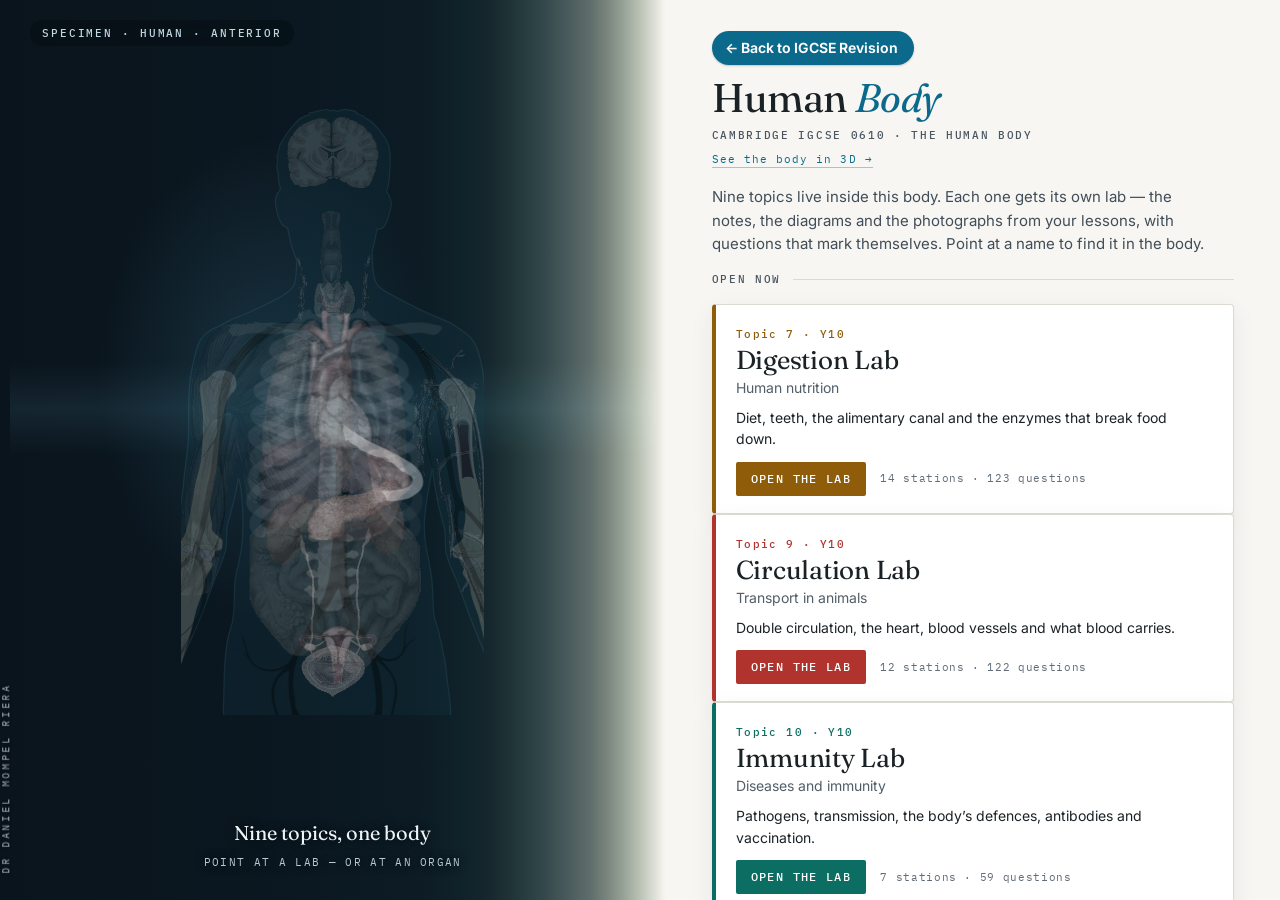
==== commit e9d42c5f: "The way back goes to IGCSE Revision, the page this door stands on "← Back to IGCSE Revision" opens h" ====
--- a/plate.html
+++ b/plate.html
@@ -426,7 +426,7 @@
   <section class="sheet">
 
     <header class="masthead">
-      <a class="up" href="https://nlcsbiology.com/biology-hub/" title="Every door: Foundations, the human body, Plants, Life on Earth">← Back to Biology Hub</a>
+      <a class="up" href="https://nlcsbiology.com/biology-hub/#revision" title="Every door: Foundations, the human body, Plants, Life on Earth">← Back to IGCSE Revision</a>
       <h1>Human <em>Body</em></h1>
       <span class="eyebrow">Cambridge IGCSE 0610 · the human body</span>
       <a class="switch" href="index.html">See the body in 3D</a>
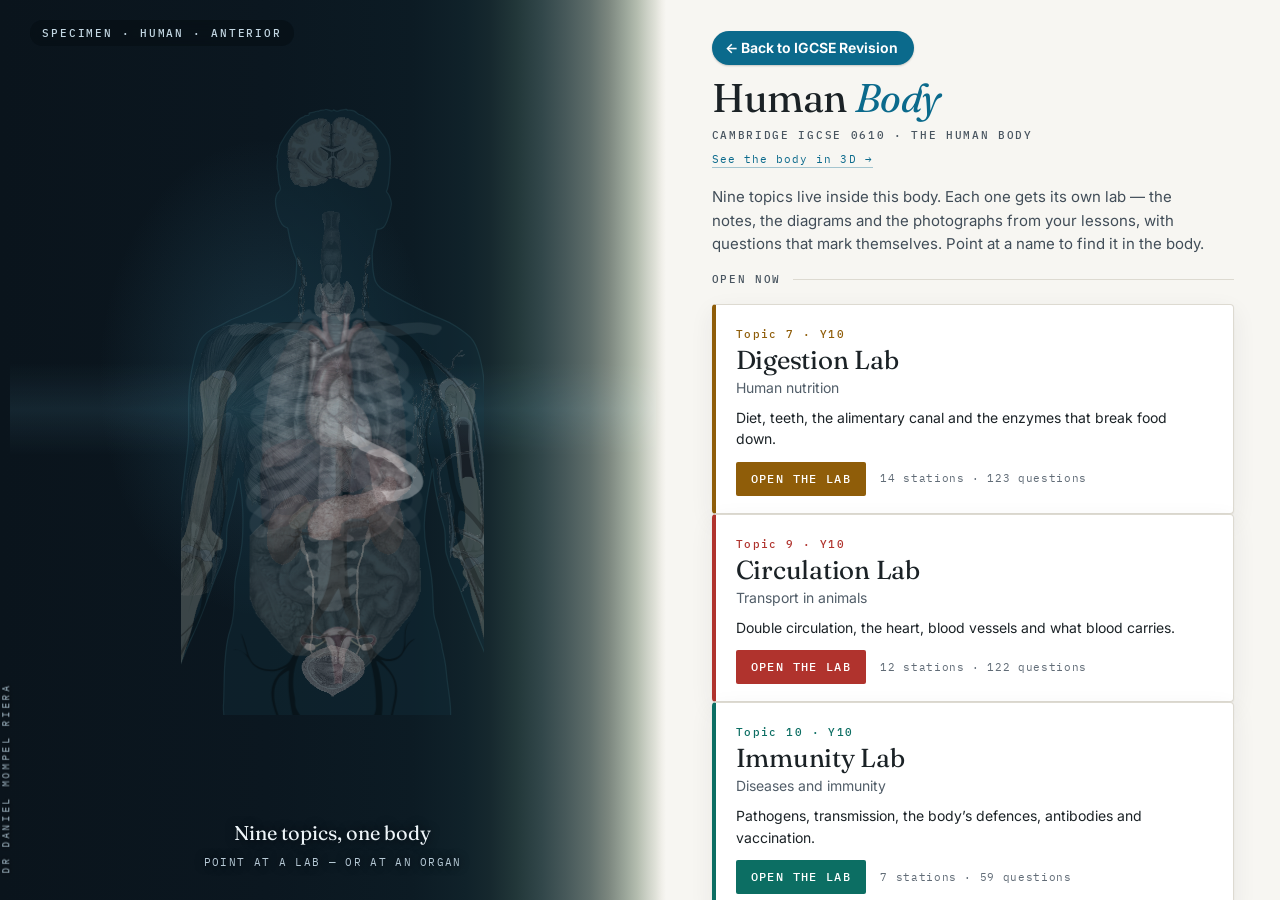
==== commit 882ad9e3: "Topic 12 door opens the Respiration Lab" ====
--- a/plate.html
+++ b/plate.html
@@ -12,7 +12,7 @@
 <link rel="preconnect" href="https://fonts.googleapis.com">
 <link rel="preconnect" href="https://fonts.gstatic.com" crossorigin>
 <link rel="stylesheet" href="https://fonts.googleapis.com/css2?family=Fraunces:ital,opsz,wght@0,9..144,300..600;1,9..144,300..600&family=IBM+Plex+Mono:wght@400;500&family=Inter:wght@400;500&display=swap">
-<link rel="stylesheet" href="css/hub.css?v=1793777763">
+<link rel="stylesheet" href="css/hub.css?v=1795371649">
 </head>
 <body>
 
@@ -454,9 +454,9 @@
 
 <div class="toast" id="toast" role="status" aria-live="polite"></div>
 
-<script src="js/data/labs.js?v=1793777763"></script>
-<script src="js/progress.js?v=1793777763"></script>
-<script src="js/topics.js?v=1793777763"></script>
-<script src="js/hub.js?v=1793777763"></script>
+<script src="js/data/labs.js?v=1795371649"></script>
+<script src="js/progress.js?v=1795371649"></script>
+<script src="js/topics.js?v=1795371649"></script>
+<script src="js/hub.js?v=1795371649"></script>
 </body>
 </html>
